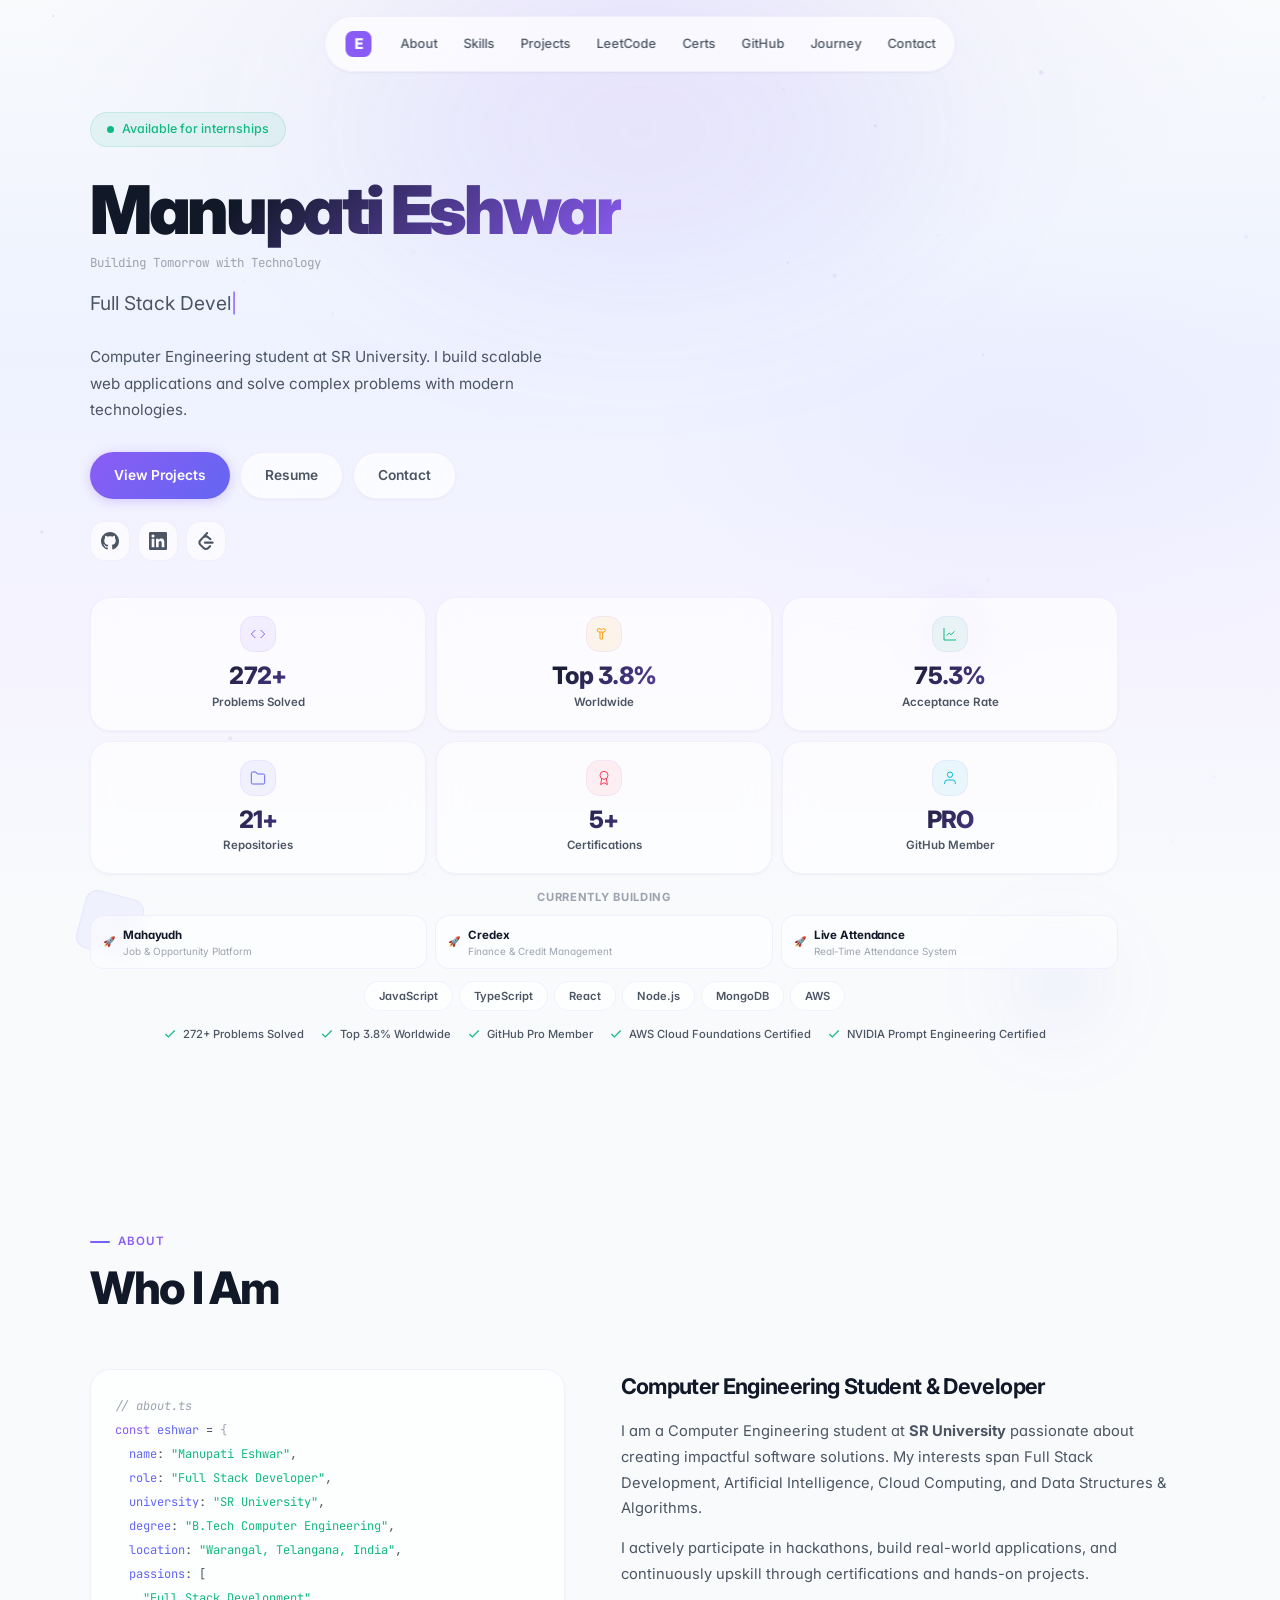
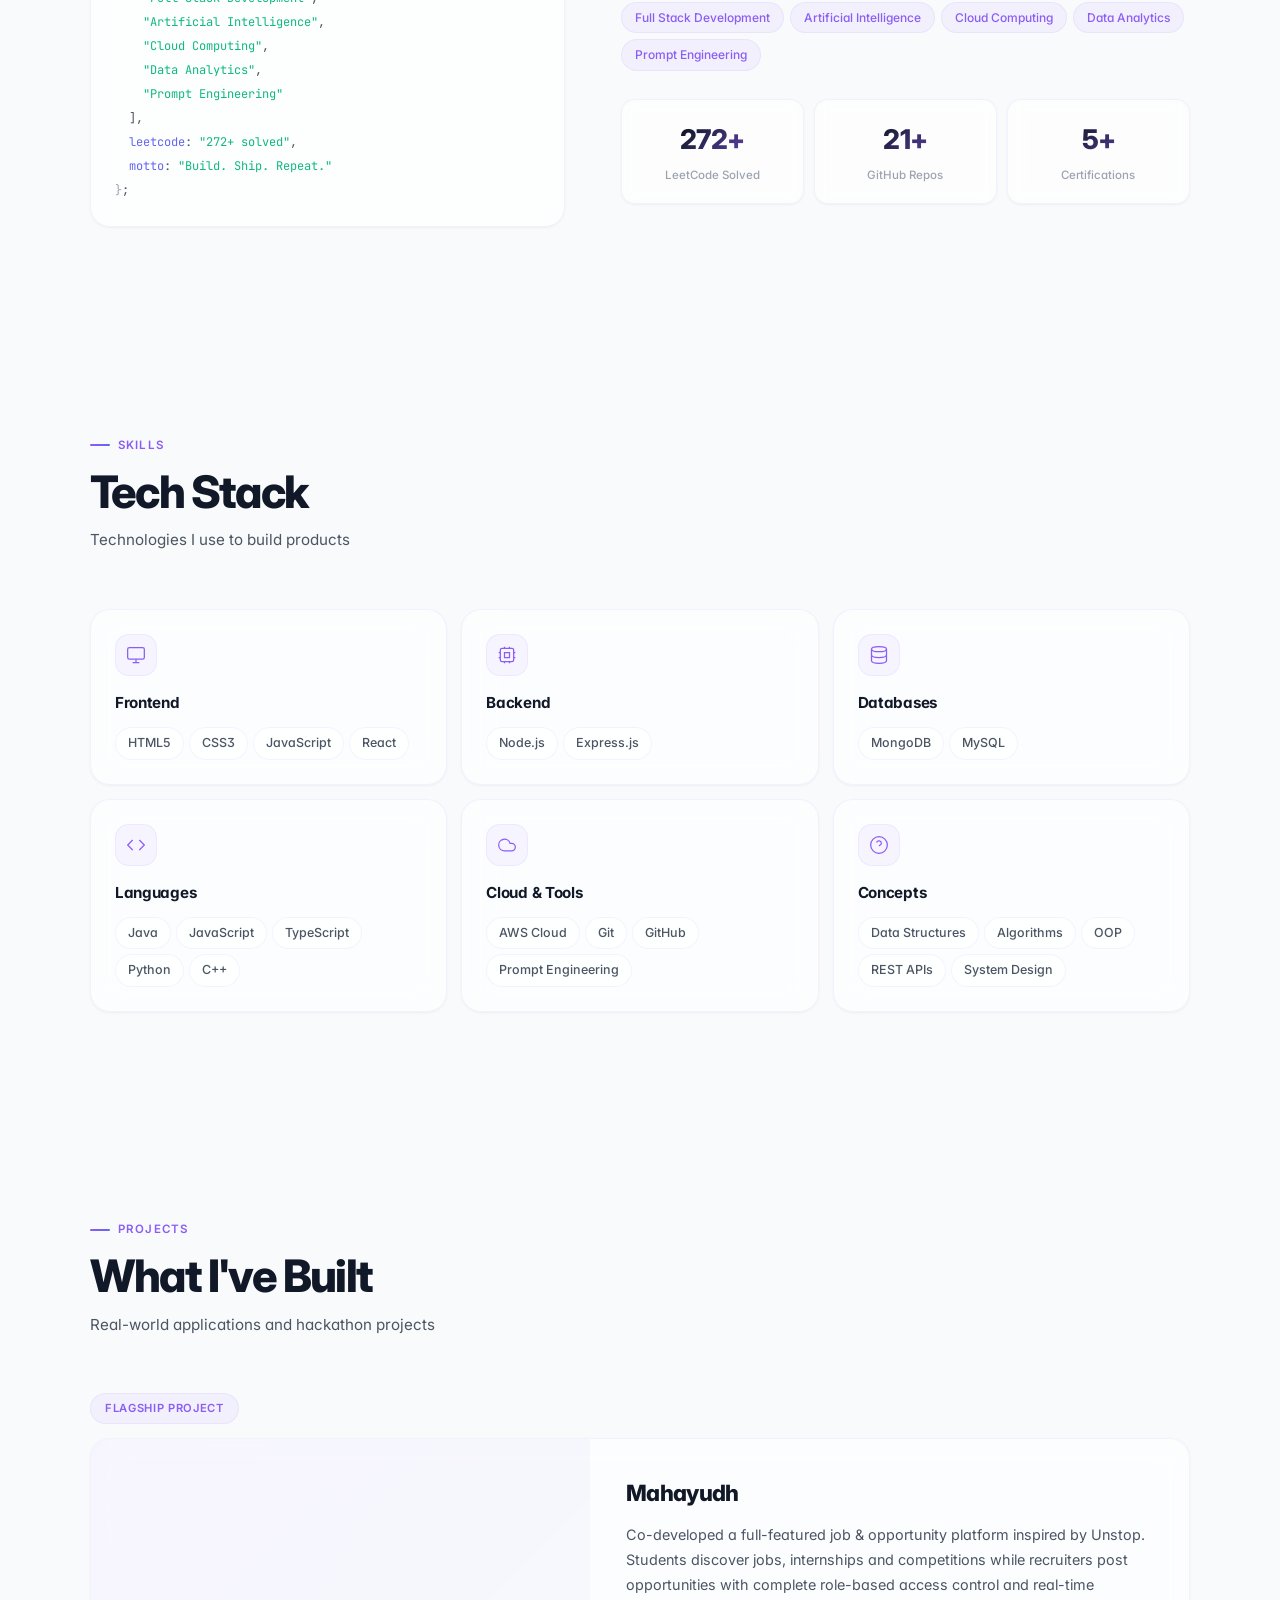
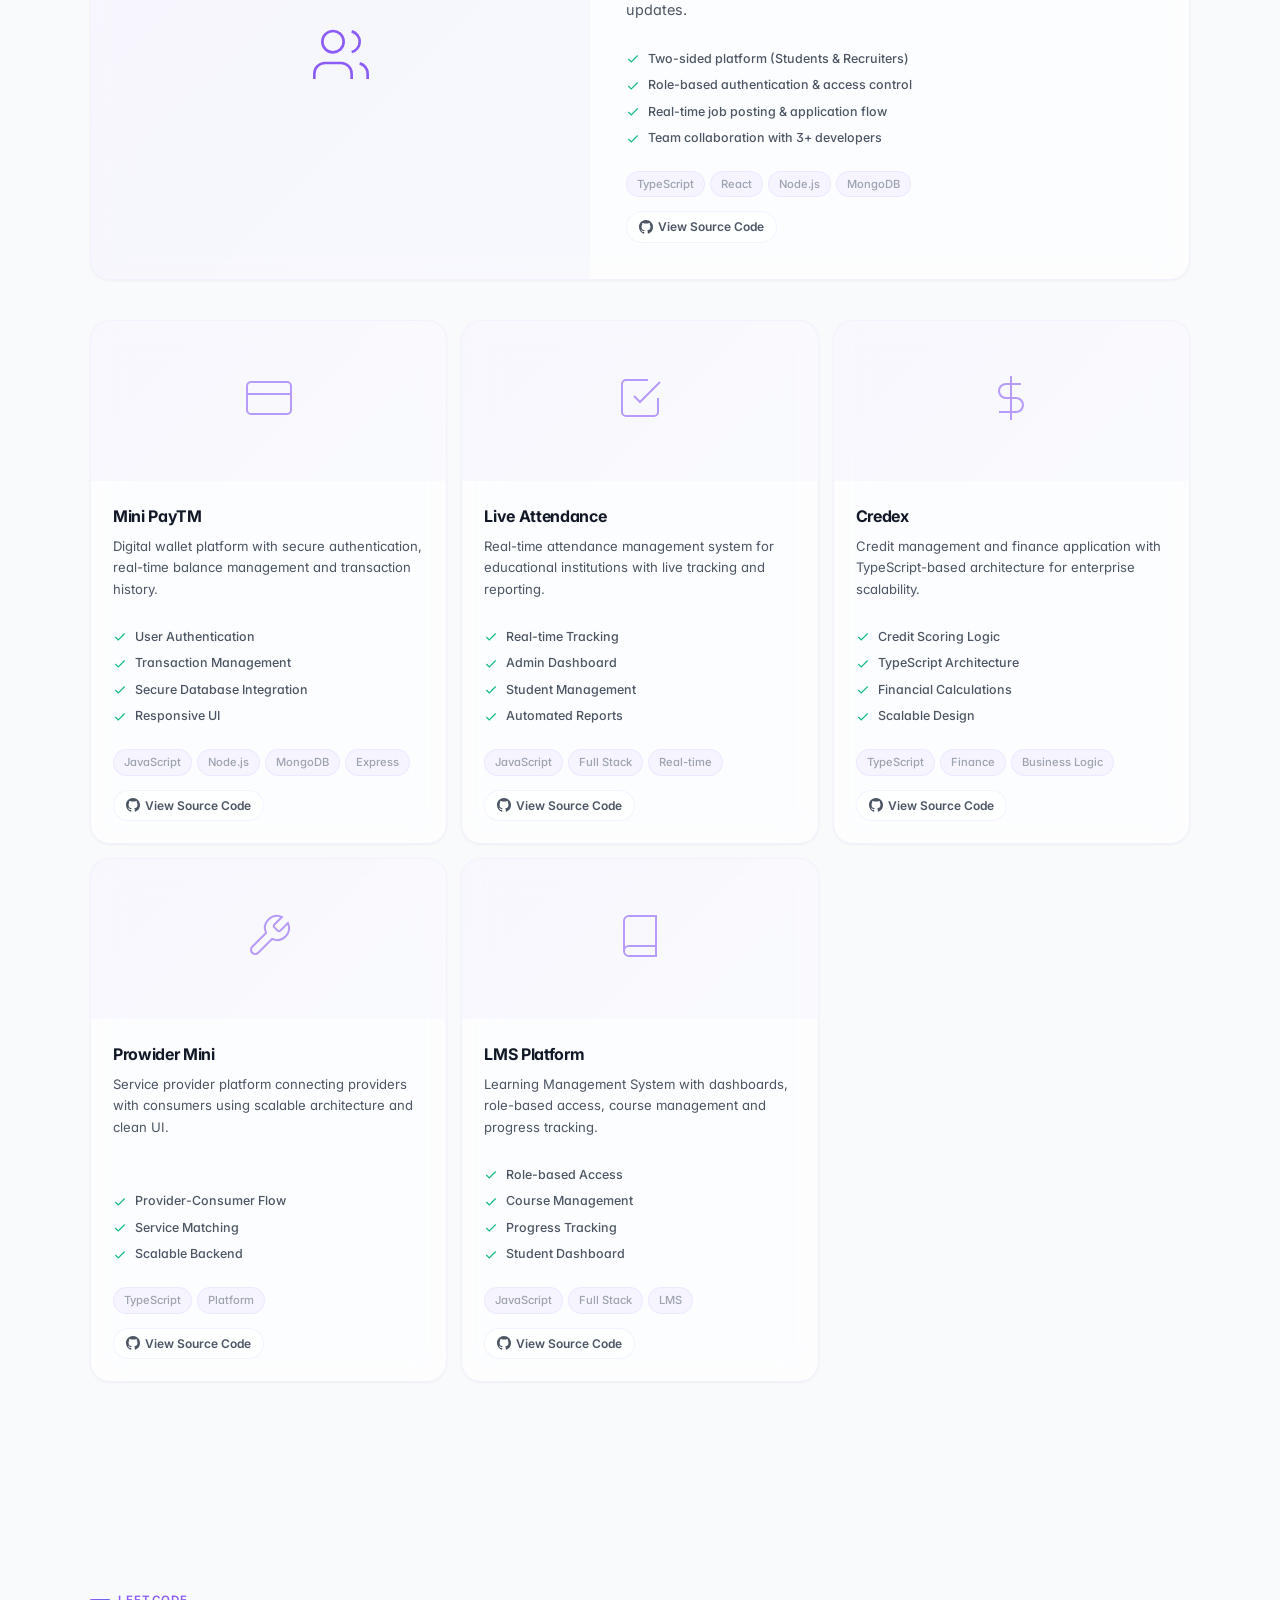
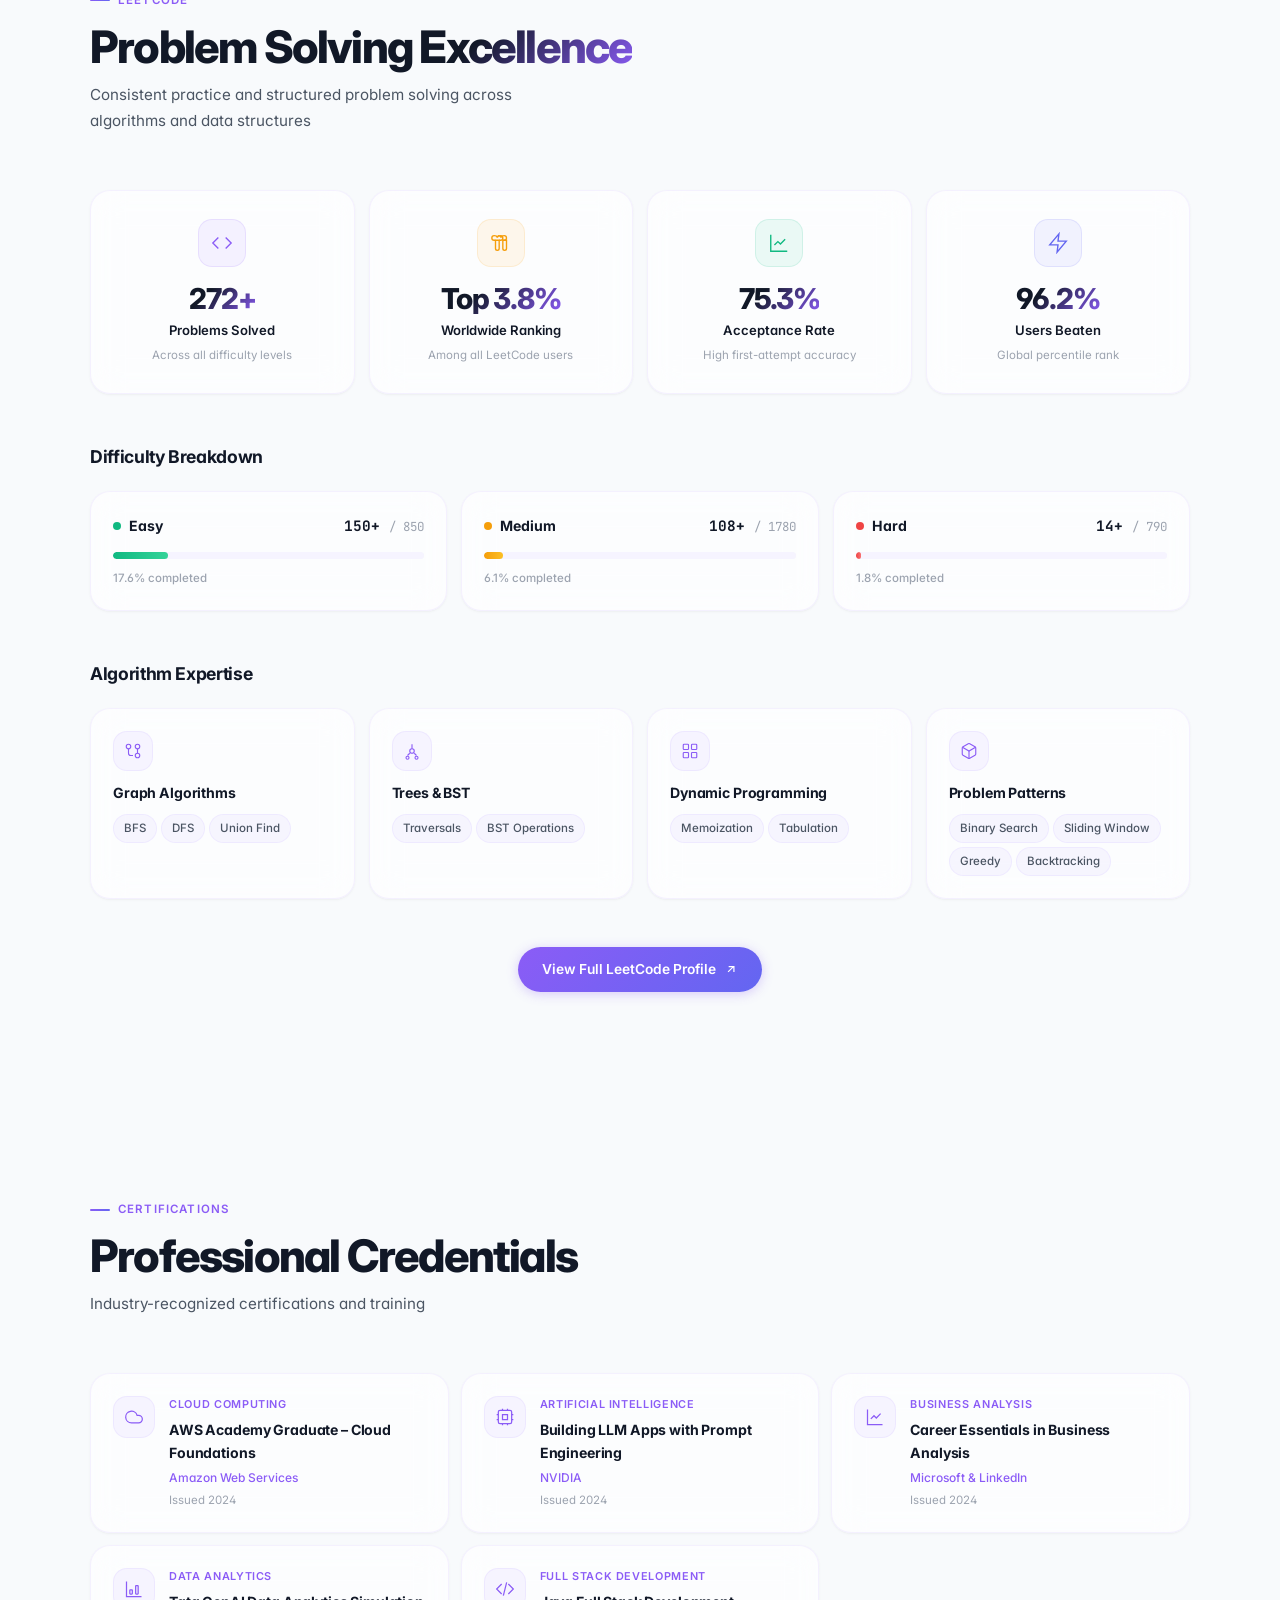
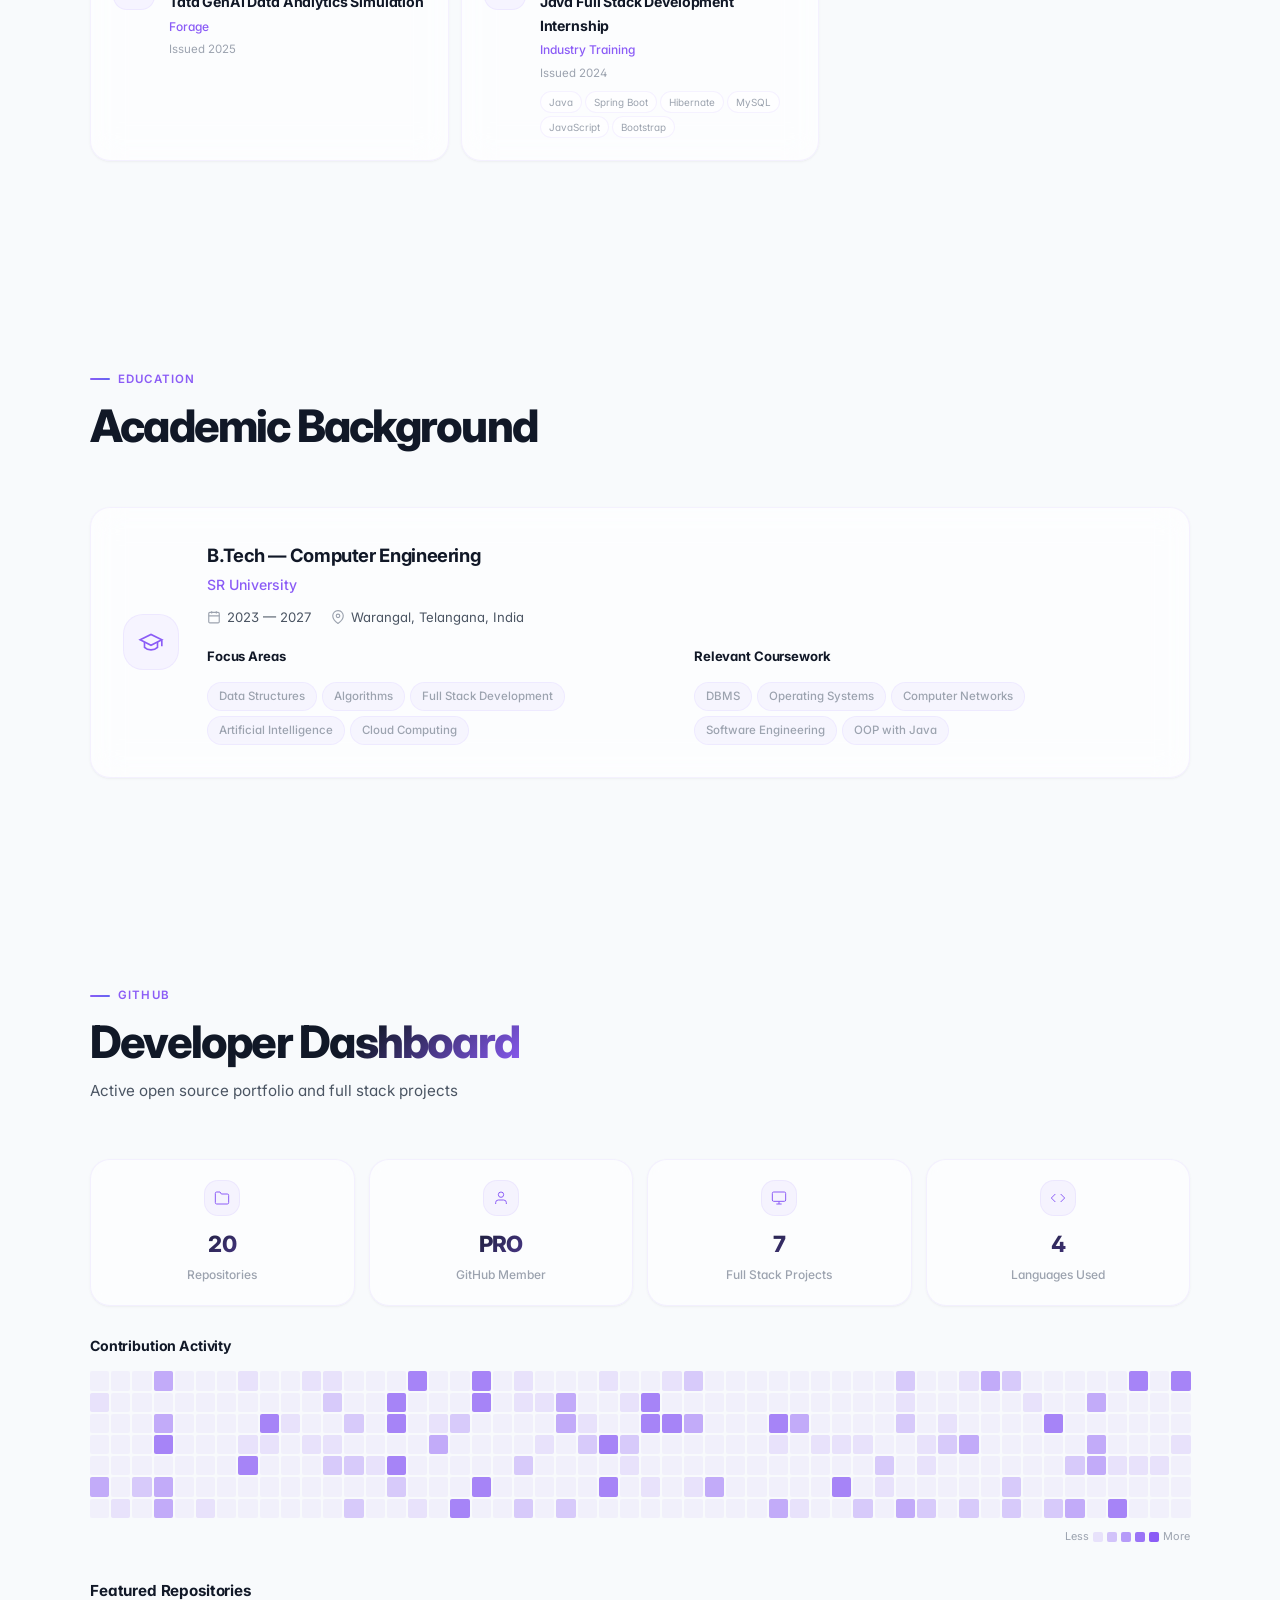
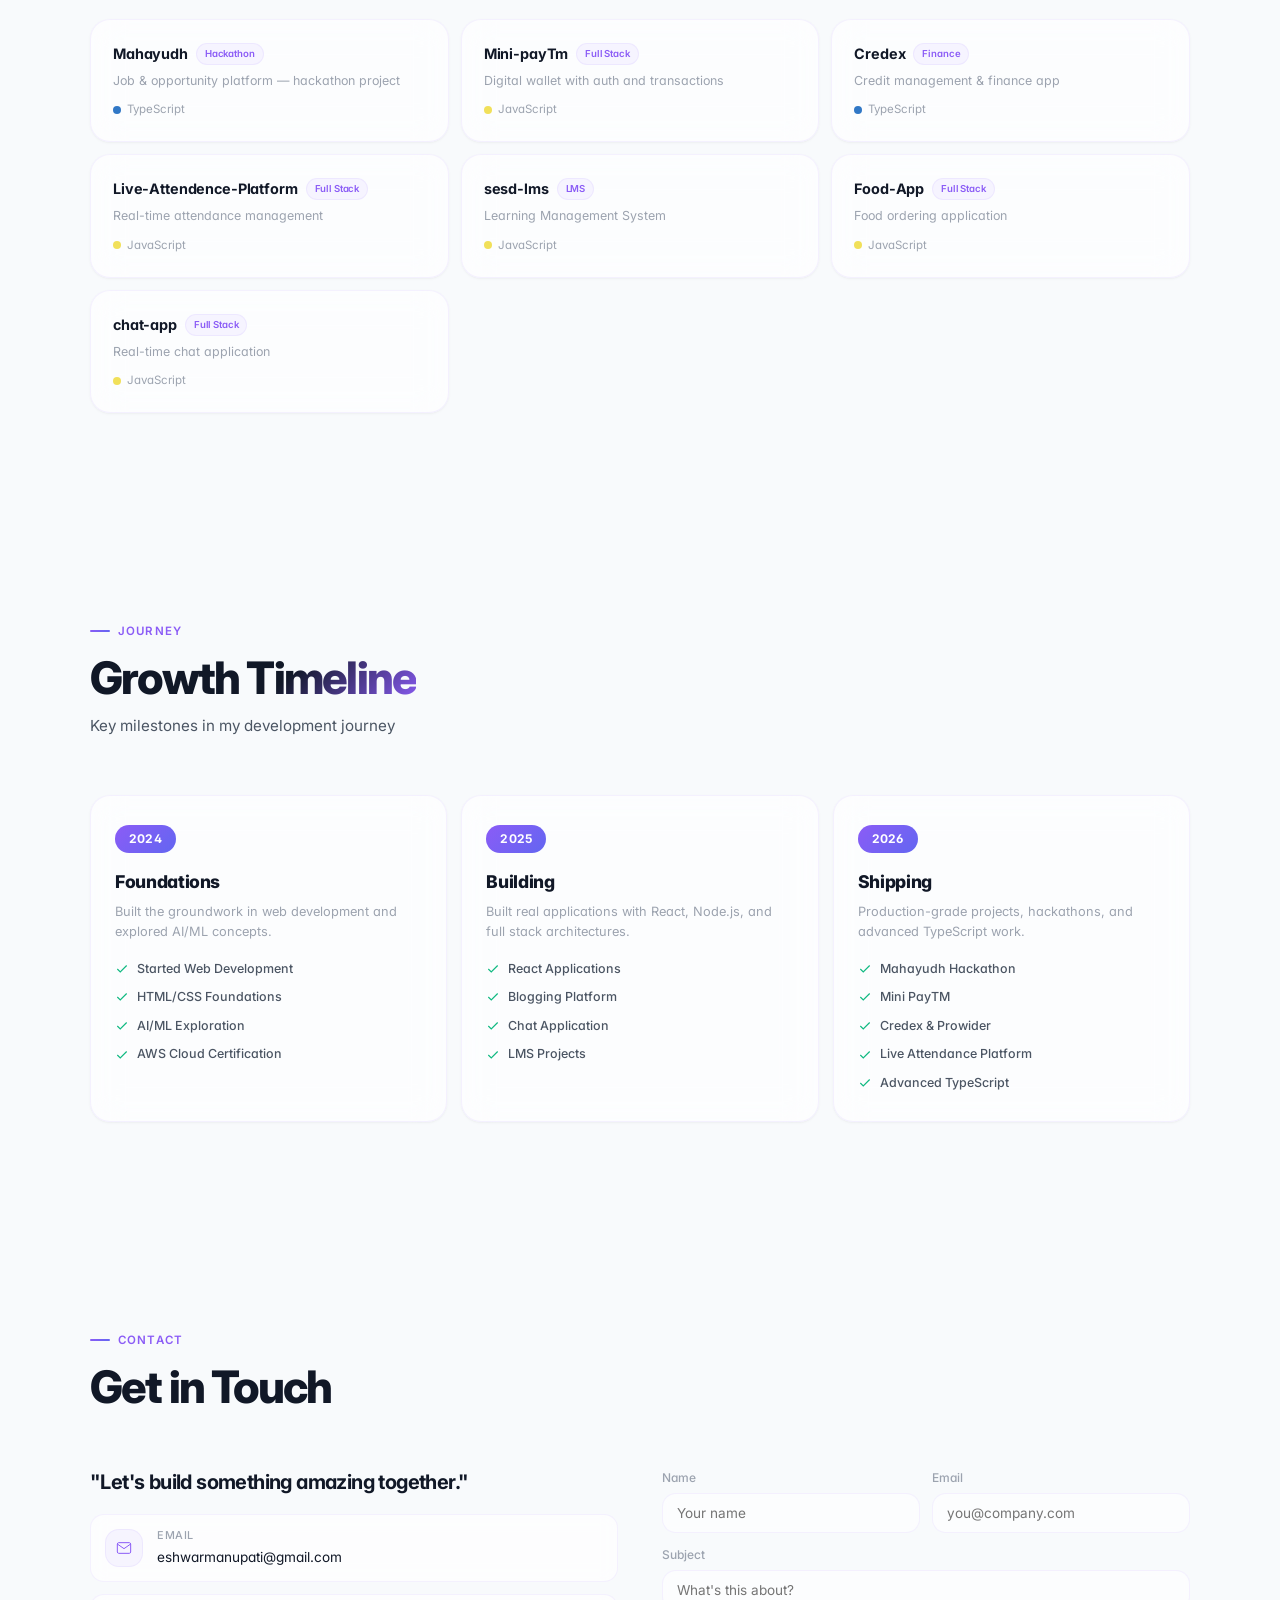
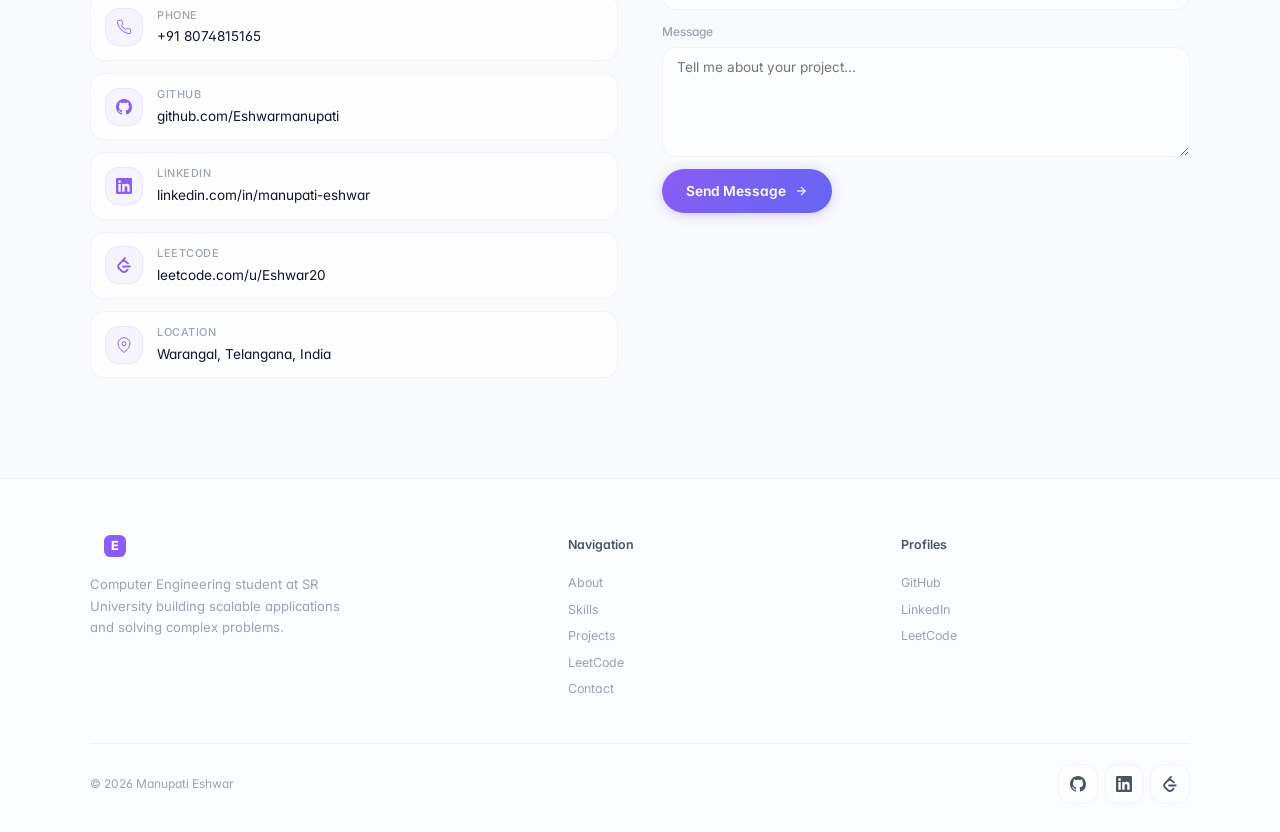
==== index.html @ 97236a24 "Initial commit: Premium portfolio" ====
<!DOCTYPE html>
<html lang="en">
<head>
  <meta charset="UTF-8" />
  <meta name="viewport" content="width=device-width, initial-scale=1.0" />
  <title>Manupati Eshwar — Full Stack Developer</title>
  <meta name="description" content="Manupati Eshwar is a Computer Engineering student at SR University specializing in Full Stack Development, AI, Cloud Computing, and DSA." />
  <meta name="keywords" content="Manupati Eshwar, Full Stack Developer, MERN Stack, React, Node.js, AI, Cloud Computing, SR University" />
  <meta name="author" content="Manupati Eshwar" />
  <meta name="theme-color" content="#ffffff" />
  <link rel="icon" href="data:image/svg+xml,<svg xmlns='http://www.w3.org/2000/svg' viewBox='0 0 100 100'><rect width='100' height='100' rx='20' fill='%23111'/><text x='50' y='72' text-anchor='middle' font-family='Inter' font-weight='800' font-size='60' fill='white'>E</text></svg>" />
  <link rel="stylesheet" href="style.css" />
</head>
<body>

  <div id="loader" aria-hidden="true">
    <div class="loader-spinner"></div>
    <span class="loader-text"></span>
  </div>

  <div class="cursor-dot" aria-hidden="true"></div>
  <div class="cursor-ring" aria-hidden="true"></div>
  <canvas id="particles-canvas" aria-hidden="true"></canvas>

  <nav class="navbar" id="navbar" aria-label="Main navigation">
    <a href="#" class="nav-logo" aria-label="Home">
      <svg width="26" height="26" viewBox="0 0 28 28" fill="none">
        <rect width="28" height="28" rx="8" fill="url(#logo-g)"/>
        <text x="14" y="19.5" text-anchor="middle" font-family="Inter, sans-serif" font-weight="800" font-size="16" fill="#fff">E</text>
        <defs><linearGradient id="logo-g" x1="0" y1="0" x2="28" y2="28"><stop stop-color="#8B5CF6"/><stop offset="1" stop-color="#6366F1"/></linearGradient></defs>
      </svg>
    </a>
    <button class="nav-toggle" id="nav-toggle" aria-label="Toggle navigation menu" aria-expanded="false">
      <span></span><span></span><span></span>
    </button>
    <div class="nav-links" id="nav-links" role="menubar">
      <a href="#about" role="menuitem">About</a>
      <a href="#skills" role="menuitem">Skills</a>
      <a href="#projects" role="menuitem">Projects</a>
      <a href="#leetcode" role="menuitem">LeetCode</a>
      <a href="#certifications" role="menuitem">Certs</a>
      <a href="#github" role="menuitem">GitHub</a>
      <a href="#journey" role="menuitem">Journey</a>
      <a href="#contact" role="menuitem">Contact</a>
    </div>
  </nav>

  <!-- HERO -->
  <section class="hero" id="hero">
    <div class="hero-inner">
      <div class="hero-content">
        <div class="hero-badge reveal">
          <span class="dot"></span>
          Available for internships
        </div>
        <h1 class="hero-name reveal">
          <span class="gradient">Manupati Eshwar</span>
        </h1>
        <p class="hero-tagline reveal">Building Tomorrow with Technology</p>
        <p class="hero-title reveal">
          <span id="typed-text"></span><span class="typed-cursor">|</span>
        </p>
        <p class="hero-desc reveal">
          Computer Engineering student at SR University. I build scalable web applications 
          and solve complex problems with modern technologies.
        </p>
        <div class="hero-cta reveal">
          <a href="#projects" class="btn btn-primary">View Projects</a>
          <a href="https://drive.google.com/file/d/1tPx4ozkyeKu4W2-kRQ9kXljloqCj1vB-/view?usp=sharing" class="btn btn-outline" target="_blank" rel="noopener noreferrer">Resume</a>
          <a href="#contact" class="btn btn-outline">Contact</a>
        </div>
        <div class="hero-social reveal">
          <a href="https://github.com/Eshwarmanupati" class="btn-icon" aria-label="GitHub" target="_blank" rel="noopener noreferrer">
            <svg width="18" height="18" viewBox="0 0 24 24" fill="currentColor"><path d="M12 0C5.37 0 0 5.37 0 12c0 5.31 3.435 9.795 8.205 11.385.6.105.825-.255.825-.57 0-.285-.015-1.23-.015-2.235-3.015.555-3.795-.735-4.035-1.41-.135-.345-.72-1.41-1.23-1.695-.42-.225-1.02-.78-.015-.795.945-.015 1.62.87 1.845 1.23 1.08 1.815 2.805 1.305 3.495.99.105-.78.42-1.305.765-1.605-2.67-.3-5.46-1.335-5.46-5.925 0-1.305.465-2.385 1.23-3.225-.12-.3-.54-1.53.12-3.18 0 0 1.005-.315 3.3 1.23.96-.27 1.98-.405 3-.405s2.04.135 3 .405c2.295-1.56 3.3-1.23 3.3-1.23.66 1.65.24 2.88.12 3.18.765.84 1.23 1.905 1.23 3.225 0 4.605-2.805 5.625-5.475 5.925.435.375.81 1.095.81 2.22 0 1.605-.015 2.895-.015 3.3 0 .315.225.69.825.57A12.02 12.02 0 0024 12c0-6.63-5.37-12-12-12z"/></svg>
          </a>
          <a href="https://www.linkedin.com/in/manupati-eshwar-384b6b22a/" class="btn-icon" aria-label="LinkedIn" target="_blank" rel="noopener noreferrer">
            <svg width="18" height="18" viewBox="0 0 24 24" fill="currentColor"><path d="M20.447 20.452h-3.554v-5.569c0-1.328-.027-3.037-1.852-3.037-1.853 0-2.136 1.445-2.136 2.939v5.667H9.351V9h3.414v1.561h.046c.477-.9 1.637-1.85 3.37-1.85 3.601 0 4.267 2.37 4.267 5.455v6.286zM5.337 7.433a2.062 2.062 0 01-2.063-2.065 2.064 2.064 0 112.063 2.065zm1.782 13.019H3.555V9h3.564v11.452zM22.225 0H1.771C.792 0 0 .774 0 1.729v20.542C0 23.227.792 24 1.771 24h20.451C23.2 24 24 23.227 24 22.271V1.729C24 .774 23.2 0 22.222 0h.003z"/></svg>
          </a>
          <a href="https://leetcode.com/u/Eshwar20/" class="btn-icon" aria-label="LeetCode" target="_blank" rel="noopener noreferrer">
            <svg width="18" height="18" viewBox="0 0 24 24" fill="currentColor"><path d="M13.483 0a1.374 1.374 0 0 0-.961.438L7.116 6.226l-3.854 4.126a5.266 5.266 0 0 0-1.209 2.104 5.35 5.35 0 0 0-.125.513 5.527 5.527 0 0 0 .062 2.362 5.83 5.83 0 0 0 .349 1.017 5.938 5.938 0 0 0 1.271 1.818l4.277 4.193.039.038c2.248 2.165 5.852 2.133 8.063-.074l2.396-2.392c.54-.54.54-1.414.003-1.955a1.378 1.378 0 0 0-1.951-.003l-2.396 2.392a3.021 3.021 0 0 1-4.205.038l-.02-.019-4.276-4.193c-.652-.64-.972-1.469-.948-2.263a2.68 2.68 0 0 1 .066-.523 2.545 2.545 0 0 1 .619-1.164L9.13 8.114c1.058-1.134 3.204-1.27 4.43-.278l3.501 2.831c.593.48 1.461.387 1.94-.207a1.384 1.384 0 0 0-.207-1.943l-3.5-2.831c-.8-.647-1.766-1.045-2.774-1.202l2.015-2.158A1.384 1.384 0 0 0 13.483 0zm-2.866 12.815a1.38 1.38 0 0 0-1.38 1.382 1.38 1.38 0 0 0 1.38 1.382H20.79a1.38 1.38 0 0 0 1.38-1.382 1.38 1.38 0 0 0-1.38-1.382z"/></svg>
          </a>
      </div>

      <div class="hero-dashboard reveal-scale">
        <div class="hero-shapes" aria-hidden="true">
          <span class="hero-shape shape-circle"></span>
          <span class="hero-shape shape-square"></span>
          <span class="hero-shape shape-blob"></span>
        </div>
        <div class="hero-dash-grid">
          <div class="glass-card hero-dash-card">
            <div class="hero-dash-icon hd-purple"><svg viewBox="0 0 24 24" fill="none" stroke="currentColor" stroke-width="1.5"><polyline points="16 18 22 12 16 6"/><polyline points="8 6 2 12 8 18"/></svg></div>
            <div class="hero-dash-value" data-count="272">0</div>
            <div class="hero-dash-label">Problems Solved</div>
          </div>
          <div class="glass-card hero-dash-card">
            <div class="hero-dash-icon hd-amber"><svg viewBox="0 0 24 24" fill="none" stroke="currentColor" stroke-width="1.5"><path d="M6 9H4.5a2.5 2.5 0 0 1 0-5C7.5 4 8 6 8 6s.5-2 3.5-2a2.5 2.5 0 0 1 0 5H10"/><path d="M6 9h4v9a2 2 0 0 1-2 2H8a2 2 0 0 1-2-2V9Z"/></svg></div>
            <div class="hero-dash-value">Top 3.8%</div>
            <div class="hero-dash-label">Worldwide</div>
          </div>
          <div class="glass-card hero-dash-card">
            <div class="hero-dash-icon hd-green"><svg viewBox="0 0 24 24" fill="none" stroke="currentColor" stroke-width="1.5"><path d="M3 3v18h18"/><path d="M18.7 8l-5.1 5.2-2.8-2.7L7 14.3"/></svg></div>
            <div class="hero-dash-value">75.3%</div>
            <div class="hero-dash-label">Acceptance Rate</div>
          </div>
          <div class="glass-card hero-dash-card">
            <div class="hero-dash-icon hd-indigo"><svg viewBox="0 0 24 24" fill="none" stroke="currentColor" stroke-width="1.5"><path d="M22 19a2 2 0 0 1-2 2H4a2 2 0 0 1-2-2V5a2 2 0 0 1 2-2h5l2 3h9a2 2 0 0 1 2 2z"/></svg></div>
            <div class="hero-dash-value" data-count="21">0</div>
            <div class="hero-dash-label">Repositories</div>
          </div>
          <div class="glass-card hero-dash-card">
            <div class="hero-dash-icon hd-rose"><svg viewBox="0 0 24 24" fill="none" stroke="currentColor" stroke-width="1.5"><circle cx="12" cy="8" r="6"/><path d="M15.477 12.89L17 22l-5-3-5 3 1.523-9.11"/></svg></div>
            <div class="hero-dash-value" data-count="5">0</div>
            <div class="hero-dash-label">Certifications</div>
          </div>
          <div class="glass-card hero-dash-card">
            <div class="hero-dash-icon hd-cyan"><svg viewBox="0 0 24 24" fill="none" stroke="currentColor" stroke-width="1.5"><path d="M20 21v-2a4 4 0 0 0-4-4H8a4 4 0 0 0-4 4v2"/><circle cx="12" cy="7" r="4"/></svg></div>
            <div class="hero-dash-value">PRO</div>
            <div class="hero-dash-label">GitHub Member</div>
          </div>
        </div>

        <div class="hero-building">
          <div class="hero-building-title">Currently Building</div>
          <div class="hero-building-grid">
            <div class="hero-building-card">
              <span class="hero-building-emoji">&#x1F680;</span>
              <div><strong>Mahayudh</strong><span>Job &amp; Opportunity Platform</span></div>
            </div>
            <div class="hero-building-card">
              <span class="hero-building-emoji">&#x1F680;</span>
              <div><strong>Credex</strong><span>Finance &amp; Credit Management</span></div>
            </div>
            <div class="hero-building-card">
              <span class="hero-building-emoji">&#x1F680;</span>
              <div><strong>Live Attendance</strong><span>Real-Time Attendance System</span></div>
            </div>
          </div>
        </div>

        <div class="hero-tech-row">
          <span class="hero-tech-badge">JavaScript</span>
          <span class="hero-tech-badge">TypeScript</span>
          <span class="hero-tech-badge">React</span>
          <span class="hero-tech-badge">Node.js</span>
          <span class="hero-tech-badge">MongoDB</span>
          <span class="hero-tech-badge">AWS</span>
        </div>

        <div class="hero-highlights">
          <div class="hero-hl-item"><svg viewBox="0 0 24 24" fill="none" stroke="currentColor" stroke-width="2" width="14" height="14"><polyline points="20 6 9 17 4 12"/></svg>272+ Problems Solved</div>
          <div class="hero-hl-item"><svg viewBox="0 0 24 24" fill="none" stroke="currentColor" stroke-width="2" width="14" height="14"><polyline points="20 6 9 17 4 12"/></svg>Top 3.8% Worldwide</div>
          <div class="hero-hl-item"><svg viewBox="0 0 24 24" fill="none" stroke="currentColor" stroke-width="2" width="14" height="14"><polyline points="20 6 9 17 4 12"/></svg>GitHub Pro Member</div>
          <div class="hero-hl-item"><svg viewBox="0 0 24 24" fill="none" stroke="currentColor" stroke-width="2" width="14" height="14"><polyline points="20 6 9 17 4 12"/></svg>AWS Cloud Foundations Certified</div>
          <div class="hero-hl-item"><svg viewBox="0 0 24 24" fill="none" stroke="currentColor" stroke-width="2" width="14" height="14"><polyline points="20 6 9 17 4 12"/></svg>NVIDIA Prompt Engineering Certified</div>
        </div>
      </div>
    </div>
  </section>

  <!-- ABOUT -->
  <section class="section" id="about">
    <div class="section-inner">
      <div class="section-header">
        <span class="section-label reveal">About</span>
        <h2 class="section-title reveal">Who I Am</h2>
      </div>
      <div class="about-grid">
        <div class="about-image-area reveal-left">
          <div class="about-code-block">
            <span class="comment">// about.ts</span><br/>
            <span class="keyword">const</span> <span class="prop">eshwar</span> = <span class="bracket">{</span><br/>
            &nbsp;&nbsp;<span class="prop">name</span>: <span class="string">"Manupati Eshwar"</span>,<br/>
            &nbsp;&nbsp;<span class="prop">role</span>: <span class="string">"Full Stack Developer"</span>,<br/>
            &nbsp;&nbsp;<span class="prop">university</span>: <span class="string">"SR University"</span>,<br/>
            &nbsp;&nbsp;<span class="prop">degree</span>: <span class="string">"B.Tech Computer Engineering"</span>,<br/>
            &nbsp;&nbsp;<span class="prop">location</span>: <span class="string">"Warangal, Telangana, India"</span>,<br/>
            &nbsp;&nbsp;<span class="prop">passions</span>: [<br/>
            &nbsp;&nbsp;&nbsp;&nbsp;<span class="string">"Full Stack Development"</span>,<br/>
            &nbsp;&nbsp;&nbsp;&nbsp;<span class="string">"Artificial Intelligence"</span>,<br/>
            &nbsp;&nbsp;&nbsp;&nbsp;<span class="string">"Cloud Computing"</span>,<br/>
            &nbsp;&nbsp;&nbsp;&nbsp;<span class="string">"Data Analytics"</span>,<br/>
            &nbsp;&nbsp;&nbsp;&nbsp;<span class="string">"Prompt Engineering"</span><br/>
            &nbsp;&nbsp;],<br/>
            &nbsp;&nbsp;<span class="prop">leetcode</span>: <span class="string">"272+ solved"</span>,<br/>
            &nbsp;&nbsp;<span class="prop">motto</span>: <span class="string">"Build. Ship. Repeat."</span><br/>
            <span class="bracket">}</span>;
          </div>
        </div>
        <div class="about-content reveal-right">
          <h3>Computer Engineering Student &amp; Developer</h3>
          <p>
            I am a Computer Engineering student at <strong>SR University</strong> passionate about 
            creating impactful software solutions. My interests span Full Stack Development, 
            Artificial Intelligence, Cloud Computing, and Data Structures &amp; Algorithms.
          </p>
          <p>
            I actively participate in hackathons, build real-world applications, and continuously 
            upskill through certifications and hands-on projects.
          </p>
          <div class="about-interests">
            <span class="about-interest-tag">Full Stack Development</span>
            <span class="about-interest-tag">Artificial Intelligence</span>
            <span class="about-interest-tag">Cloud Computing</span>
            <span class="about-interest-tag">Data Analytics</span>
            <span class="about-interest-tag">Prompt Engineering</span>
          </div>
          <div class="about-stats">
            <div class="stat-card">
              <div class="stat-number" data-count="272">0</div>
              <div class="stat-label">LeetCode Solved</div>
            </div>
            <div class="stat-card">
              <div class="stat-number" data-count="21">0</div>
              <div class="stat-label">GitHub Repos</div>
            </div>
            <div class="stat-card">
              <div class="stat-number" data-count="5">0</div>
              <div class="stat-label">Certifications</div>
            </div>
          </div>
        </div>
      </div>
    </div>
  </section>

  <!-- SKILLS -->
  <section class="section" id="skills">
    <div class="section-inner">
      <div class="section-header">
        <span class="section-label reveal">Skills</span>
        <h2 class="section-title reveal">Tech Stack</h2>
        <p class="section-subtitle reveal">Technologies I use to build products</p>
      </div>
      <div class="skills-grid">
        <div class="glass-card skill-category reveal" style="transition-delay:0.05s">
          <div class="skill-category-icon">
            <svg viewBox="0 0 24 24" fill="none" stroke="currentColor" stroke-width="1.5"><rect x="2" y="3" width="20" height="14" rx="2"/><line x1="8" y1="21" x2="16" y2="21"/><line x1="12" y1="17" x2="12" y2="21"/></svg>
          </div>
          <h3>Frontend</h3>
          <div class="skill-tags">
            <span class="skill-tag">HTML5</span><span class="skill-tag">CSS3</span>
            <span class="skill-tag">JavaScript</span><span class="skill-tag">React</span>
          </div>
        </div>
        <div class="glass-card skill-category reveal" style="transition-delay:0.1s">
          <div class="skill-category-icon">
            <svg viewBox="0 0 24 24" fill="none" stroke="currentColor" stroke-width="1.5"><rect x="4" y="4" width="16" height="16" rx="2"/><path d="M9 9h6v6H9z"/><path d="M15 2v2M9 2v2M15 20v2M9 20v2M2 15h2M2 9h2M20 15h2M20 9h2"/></svg>
          </div>
          <h3>Backend</h3>
          <div class="skill-tags">
            <span class="skill-tag">Node.js</span><span class="skill-tag">Express.js</span>
          </div>
        </div>
        <div class="glass-card skill-category reveal" style="transition-delay:0.15s">
          <div class="skill-category-icon">
            <svg viewBox="0 0 24 24" fill="none" stroke="currentColor" stroke-width="1.5"><ellipse cx="12" cy="5" rx="9" ry="3"/><path d="M21 12c0 1.66-4 3-9 3s-9-1.34-9-3"/><path d="M3 5v14c0 1.66 4 3 9 3s9-1.34 9-3V5"/></svg>
          </div>
          <h3>Databases</h3>
          <div class="skill-tags">
            <span class="skill-tag">MongoDB</span><span class="skill-tag">MySQL</span>
          </div>
        </div>
        <div class="glass-card skill-category reveal" style="transition-delay:0.2s">
          <div class="skill-category-icon">
            <svg viewBox="0 0 24 24" fill="none" stroke="currentColor" stroke-width="1.5"><polyline points="16 18 22 12 16 6"/><polyline points="8 6 2 12 8 18"/></svg>
          </div>
          <h3>Languages</h3>
          <div class="skill-tags">
            <span class="skill-tag">Java</span><span class="skill-tag">JavaScript</span>
            <span class="skill-tag">TypeScript</span><span class="skill-tag">Python</span>
            <span class="skill-tag">C++</span>
          </div>
        </div>
        <div class="glass-card skill-category reveal" style="transition-delay:0.25s">
          <div class="skill-category-icon">
            <svg viewBox="0 0 24 24" fill="none" stroke="currentColor" stroke-width="1.5"><path d="M17.5 19H9a7 7 0 1 1 6.71-9h1.79a4.5 4.5 0 1 1 0 9Z"/></svg>
          </div>
          <h3>Cloud &amp; Tools</h3>
          <div class="skill-tags">
            <span class="skill-tag">AWS Cloud</span><span class="skill-tag">Git</span>
            <span class="skill-tag">GitHub</span><span class="skill-tag">Prompt Engineering</span>
          </div>
        </div>
        <div class="glass-card skill-category reveal" style="transition-delay:0.3s">
          <div class="skill-category-icon">
            <svg viewBox="0 0 24 24" fill="none" stroke="currentColor" stroke-width="1.5"><circle cx="12" cy="12" r="10"/><path d="M9.09 9a3 3 0 0 1 5.83 1c0 2-3 3-3 3"/><line x1="12" y1="17" x2="12.01" y2="17"/></svg>
          </div>
          <h3>Concepts</h3>
          <div class="skill-tags">
            <span class="skill-tag">Data Structures</span><span class="skill-tag">Algorithms</span>
            <span class="skill-tag">OOP</span><span class="skill-tag">REST APIs</span>
            <span class="skill-tag">System Design</span>
          </div>
        </div>
      </div>
    </div>
  </section>

  <!-- PROJECTS -->
  <section class="section" id="projects">
    <div class="section-inner">
      <div class="section-header">
        <span class="section-label reveal">Projects</span>
        <h2 class="section-title reveal">What I've Built</h2>
        <p class="section-subtitle reveal">Real-world applications and hackathon projects</p>
      </div>

      <div class="featured-project reveal">
        <div class="featured-badge">Flagship Project</div>
        <div class="glass-card featured-card">
          <div class="featured-card-visual">
            <span class="featured-icon">
              <svg viewBox="0 0 24 24" fill="none" stroke="currentColor" stroke-width="1"><path d="M16 21v-2a4 4 0 0 0-4-4H6a4 4 0 0 0-4 4v2"/><circle cx="9" cy="7" r="4"/><path d="M22 21v-2a4 4 0 0 0-3-3.87"/><path d="M16 3.13a4 4 0 0 1 0 7.75"/></svg>
            </span>
          </div>
          <div class="featured-card-body">
            <h3>Mahayudh</h3>
            <p>
              Co-developed a full-featured job &amp; opportunity platform inspired by Unstop.
              Students discover jobs, internships and competitions while recruiters post
              opportunities with complete role-based access control and real-time updates.
            </p>
            <div class="project-highlights">
              <div class="project-highlight-item"><svg viewBox="0 0 24 24" fill="none" stroke="currentColor" stroke-width="2" width="14" height="14"><polyline points="20 6 9 17 4 12"/></svg>Two-sided platform (Students &amp; Recruiters)</div>
              <div class="project-highlight-item"><svg viewBox="0 0 24 24" fill="none" stroke="currentColor" stroke-width="2" width="14" height="14"><polyline points="20 6 9 17 4 12"/></svg>Role-based authentication &amp; access control</div>
              <div class="project-highlight-item"><svg viewBox="0 0 24 24" fill="none" stroke="currentColor" stroke-width="2" width="14" height="14"><polyline points="20 6 9 17 4 12"/></svg>Real-time job posting &amp; application flow</div>
              <div class="project-highlight-item"><svg viewBox="0 0 24 24" fill="none" stroke="currentColor" stroke-width="2" width="14" height="14"><polyline points="20 6 9 17 4 12"/></svg>Team collaboration with 3+ developers</div>
            </div>
            <div class="project-tech-inline"><span>TypeScript</span><span>React</span><span>Node.js</span><span>MongoDB</span></div>
            <div class="project-card-actions">
              <a href="https://github.com/Eshwarmanupati/Mahayudh" class="project-link github" target="_blank" rel="noopener noreferrer">
                <svg width="14" height="14" viewBox="0 0 24 24" fill="currentColor"><path d="M12 0C5.37 0 0 5.37 0 12c0 5.31 3.435 9.795 8.205 11.385.6.105.825-.255.825-.57 0-.285-.015-1.23-.015-2.235-3.015.555-3.795-.735-4.035-1.41-.135-.345-.72-1.41-1.23-1.695-.42-.225-1.02-.78-.015-.795.945-.015 1.62.87 1.845 1.23 1.08 1.815 2.805 1.305 3.495.99.105-.78.42-1.305.765-1.605-2.67-.3-5.46-1.335-5.46-5.925 0-1.305.465-2.385 1.23-3.225-.12-.3-.54-1.53.12-3.18 0 0 1.005-.315 3.3 1.23.96-.27 1.98-.405 3-.405s2.04.135 3 .405c2.295-1.56 3.3-1.23 3.3-1.23.66 1.65.24 2.88.12 3.18.765.84 1.23 1.905 1.23 3.225 0 4.605-2.805 5.625-5.475 5.925.435.375.81 1.095.81 2.22 0 1.605-.015 2.895-.015 3.3 0 .315.225.69.825.57A12.02 12.02 0 0024 12c0-6.63-5.37-12-12-12z"/></svg>
                View Source Code
              </a>
            </div>
          </div>
        </div>
      </div>

      <div class="projects-grid" id="projects-grid"></div>
    </div>
  </section>

  <!-- LEETCODE -->
  <section class="section" id="leetcode">
    <div class="section-inner">
      <div class="section-header">
        <span class="section-label reveal">LeetCode</span>
        <h2 class="section-title reveal">Problem Solving <span class="gradient">Excellence</span></h2>
        <p class="section-subtitle reveal">Consistent practice and structured problem solving across algorithms and data structures</p>
      </div>

      <div class="lc-hero-stats">
        <div class="glass-card lc-hero-card reveal" style="transition-delay:0s">
          <div class="lc-hero-card-icon lc-icon-purple">
            <svg viewBox="0 0 24 24" fill="none" stroke="currentColor" stroke-width="1.5"><polyline points="16 18 22 12 16 6"/><polyline points="8 6 2 12 8 18"/></svg>
          </div>
          <div class="lc-hero-card-value" data-count="272">0</div>
          <div class="lc-hero-card-label">Problems Solved</div>
          <div class="lc-hero-card-sub">Across all difficulty levels</div>
        </div>
        <div class="glass-card lc-hero-card reveal" style="transition-delay:0.08s">
          <div class="lc-hero-card-icon lc-icon-amber">
            <svg viewBox="0 0 24 24" fill="none" stroke="currentColor" stroke-width="1.5"><path d="M6 9H4.5a2.5 2.5 0 0 1 0-5C7.5 4 8 6 8 6s.5-2 3.5-2a2.5 2.5 0 0 1 0 5H10"/><path d="M6 9h4v9a2 2 0 0 1-2 2H8a2 2 0 0 1-2-2V9Z"/><path d="M14 9h4v9a2 2 0 0 1-2 2h-0a2 2 0 0 1-2-2V9Z"/><path d="M14 9h1.5a2.5 2.5 0 0 0 0-5C12.5 4 12 6 12 6s-.5-2-3.5-2"/></svg>
          </div>
          <div class="lc-hero-card-value">Top 3.8%</div>
          <div class="lc-hero-card-label">Worldwide Ranking</div>
          <div class="lc-hero-card-sub">Among all LeetCode users</div>
        </div>
        <div class="glass-card lc-hero-card reveal" style="transition-delay:0.16s">
          <div class="lc-hero-card-icon lc-icon-green">
            <svg viewBox="0 0 24 24" fill="none" stroke="currentColor" stroke-width="1.5"><path d="M3 3v18h18"/><path d="M18.7 8l-5.1 5.2-2.8-2.7L7 14.3"/></svg>
          </div>
          <div class="lc-hero-card-value">75.3%</div>
          <div class="lc-hero-card-label">Acceptance Rate</div>
          <div class="lc-hero-card-sub">High first-attempt accuracy</div>
        </div>
        <div class="glass-card lc-hero-card reveal" style="transition-delay:0.24s">
          <div class="lc-hero-card-icon lc-icon-indigo">
            <svg viewBox="0 0 24 24" fill="none" stroke="currentColor" stroke-width="1.5"><path d="M13 2L3 14h9l-1 8 10-12h-9l1-8z"/></svg>
          </div>
          <div class="lc-hero-card-value">96.2%</div>
          <div class="lc-hero-card-label">Users Beaten</div>
          <div class="lc-hero-card-sub">Global percentile rank</div>
        </div>
      </div>

      <div class="lc-difficulty-section reveal">
        <h3 class="lc-section-heading">Difficulty Breakdown</h3>
        <div class="lc-difficulty-grid">
          <div class="glass-card lc-diff-card">
            <div class="lc-diff-header">
              <span class="lc-diff-dot lc-dot-easy"></span>
              <span class="lc-diff-title">Easy</span>
              <span class="lc-diff-count"><span data-count="150">0</span> <span class="lc-diff-total">/ 850</span></span>
            </div>
            <div class="lc-diff-bar-track"><div class="lc-bar-fill easy" data-width="17.6"></div></div>
            <div class="lc-diff-pct">17.6% completed</div>
          </div>
          <div class="glass-card lc-diff-card">
            <div class="lc-diff-header">
              <span class="lc-diff-dot lc-dot-medium"></span>
              <span class="lc-diff-title">Medium</span>
              <span class="lc-diff-count"><span data-count="108">0</span> <span class="lc-diff-total">/ 1780</span></span>
            </div>
            <div class="lc-diff-bar-track"><div class="lc-bar-fill medium" data-width="6.1"></div></div>
            <div class="lc-diff-pct">6.1% completed</div>
          </div>
          <div class="glass-card lc-diff-card">
            <div class="lc-diff-header">
              <span class="lc-diff-dot lc-dot-hard"></span>
              <span class="lc-diff-title">Hard</span>
              <span class="lc-diff-count"><span data-count="14">0</span> <span class="lc-diff-total">/ 790</span></span>
            </div>
            <div class="lc-diff-bar-track"><div class="lc-bar-fill hard" data-width="1.8"></div></div>
            <div class="lc-diff-pct">1.8% completed</div>
          </div>
        </div>
      </div>

      <div class="lc-skills-section reveal">
        <h3 class="lc-section-heading">Algorithm Expertise</h3>
        <div class="lc-skills-grid">
          <div class="glass-card lc-skill-card">
            <div class="lc-skill-card-icon">
              <svg viewBox="0 0 24 24" fill="none" stroke="currentColor" stroke-width="1.5"><circle cx="18" cy="18" r="3"/><circle cx="6" cy="6" r="3"/><circle cx="18" cy="6" r="3"/><path d="M6 9v6c0 1.66 1.34 3 3 3h3"/><line x1="18" y1="9" x2="18" y2="15"/></svg>
            </div>
            <h4>Graph Algorithms</h4>
            <div class="lc-skill-tags">
              <span>BFS</span><span>DFS</span><span>Union Find</span>
            </div>
          </div>
          <div class="glass-card lc-skill-card">
            <div class="lc-skill-card-icon">
              <svg viewBox="0 0 24 24" fill="none" stroke="currentColor" stroke-width="1.5"><path d="M12 3v6"/><circle cx="12" cy="12" r="3"/><path d="M6 18l3-3"/><path d="M18 18l-3-3"/><circle cx="6" cy="21" r="2"/><circle cx="18" cy="21" r="2"/></svg>
            </div>
            <h4>Trees &amp; BST</h4>
            <div class="lc-skill-tags">
              <span>Traversals</span><span>BST Operations</span>
            </div>
          </div>
          <div class="glass-card lc-skill-card">
            <div class="lc-skill-card-icon">
              <svg viewBox="0 0 24 24" fill="none" stroke="currentColor" stroke-width="1.5"><rect x="3" y="3" width="7" height="7" rx="1"/><rect x="14" y="3" width="7" height="7" rx="1"/><rect x="3" y="14" width="7" height="7" rx="1"/><rect x="14" y="14" width="7" height="7" rx="1"/></svg>
            </div>
            <h4>Dynamic Programming</h4>
            <div class="lc-skill-tags">
              <span>Memoization</span><span>Tabulation</span>
            </div>
          </div>
          <div class="glass-card lc-skill-card">
            <div class="lc-skill-card-icon">
              <svg viewBox="0 0 24 24" fill="none" stroke="currentColor" stroke-width="1.5"><path d="M21 16V8a2 2 0 0 0-1-1.73l-7-4a2 2 0 0 0-2 0l-7 4A2 2 0 0 0 3 8v8a2 2 0 0 0 1 1.73l7 4a2 2 0 0 0 2 0l7-4A2 2 0 0 0 21 16z"/><polyline points="3.27 6.96 12 12.01 20.73 6.96"/><line x1="12" y1="22.08" x2="12" y2="12"/></svg>
            </div>
            <h4>Problem Patterns</h4>
            <div class="lc-skill-tags">
              <span>Binary Search</span><span>Sliding Window</span><span>Greedy</span><span>Backtracking</span>
            </div>
          </div>
        </div>
      </div>

      <div class="lc-cta reveal" style="text-align:center; margin-top:48px">
        <a href="https://leetcode.com/u/Eshwar20/" class="btn btn-primary" target="_blank" rel="noopener noreferrer">
          View Full LeetCode Profile
          <svg width="14" height="14" viewBox="0 0 24 24" fill="none" stroke="currentColor" stroke-width="2"><path d="M7 17l9.2-9.2M17 17V8H8"/></svg>
        </a>
      </div>
    </div>
  </section>

  <section class="section" id="certifications">
    <div class="section-inner">
      <div class="section-header">
        <span class="section-label reveal">Certifications</span>
        <h2 class="section-title reveal">Professional Credentials</h2>
        <p class="section-subtitle reveal">Industry-recognized certifications and training</p>
      </div>
      <div class="certs-grid">
        <div class="glass-card cert-card reveal" style="transition-delay:0.05s">
          <div class="cert-icon"><svg viewBox="0 0 24 24" fill="none" stroke="currentColor" stroke-width="1.5"><path d="M17.5 19H9a7 7 0 1 1 6.71-9h1.79a4.5 4.5 0 1 1 0 9Z"/></svg></div>
          <div class="cert-details">
            <div class="cert-category">Cloud Computing</div>
            <h4>AWS Academy Graduate – Cloud Foundations</h4>
            <p class="cert-org">Amazon Web Services</p>
            <p class="cert-date">Issued 2024</p>
          </div>
        </div>
        <div class="glass-card cert-card reveal" style="transition-delay:0.1s">
          <div class="cert-icon"><svg viewBox="0 0 24 24" fill="none" stroke="currentColor" stroke-width="1.5"><rect x="4" y="4" width="16" height="16" rx="2"/><path d="M9 9h6v6H9z"/><path d="M15 2v2M9 2v2M15 20v2M9 20v2M2 15h2M2 9h2M20 15h2M20 9h2"/></svg></div>
          <div class="cert-details">
            <div class="cert-category">Artificial Intelligence</div>
            <h4>Building LLM Apps with Prompt Engineering</h4>
            <p class="cert-org">NVIDIA</p>
            <p class="cert-date">Issued 2024</p>
          </div>
        </div>
        <div class="glass-card cert-card reveal" style="transition-delay:0.15s">
          <div class="cert-icon"><svg viewBox="0 0 24 24" fill="none" stroke="currentColor" stroke-width="1.5"><path d="M3 3v18h18"/><path d="M18.7 8l-5.1 5.2-2.8-2.7L7 14.3"/></svg></div>
          <div class="cert-details">
            <div class="cert-category">Business Analysis</div>
            <h4>Career Essentials in Business Analysis</h4>
            <p class="cert-org">Microsoft &amp; LinkedIn</p>
            <p class="cert-date">Issued 2024</p>
          </div>
        </div>
        <div class="glass-card cert-card reveal" style="transition-delay:0.2s">
          <div class="cert-icon"><svg viewBox="0 0 24 24" fill="none" stroke="currentColor" stroke-width="1.5"><path d="M3 3v18h18"/><rect x="7" y="13" width="3" height="5" rx="0.5"/><rect x="14" y="8" width="3" height="10" rx="0.5"/></svg></div>
          <div class="cert-details">
            <div class="cert-category">Data Analytics</div>
            <h4>Tata GenAI Data Analytics Simulation</h4>
            <p class="cert-org">Forage</p>
            <p class="cert-date">Issued 2025</p>
          </div>
        </div>
        <div class="glass-card cert-card reveal" style="transition-delay:0.25s">
          <div class="cert-icon"><svg viewBox="0 0 24 24" fill="none" stroke="currentColor" stroke-width="1.5"><polyline points="16 18 22 12 16 6"/><polyline points="8 6 2 12 8 18"/><line x1="14" y1="4" x2="10" y2="20"/></svg></div>
          <div class="cert-details">
            <div class="cert-category">Full Stack Development</div>
            <h4>Java Full Stack Development Internship</h4>
            <p class="cert-org">Industry Training</p>
            <p class="cert-date">Issued 2024</p>
            <div class="cert-skills">
              <span class="cert-skill">Java</span><span class="cert-skill">Spring Boot</span>
              <span class="cert-skill">Hibernate</span><span class="cert-skill">MySQL</span>
              <span class="cert-skill">JavaScript</span><span class="cert-skill">Bootstrap</span>
            </div>
          </div>
        </div>
      </div>
    </div>
  </section>

  <section class="section" id="education">
    <div class="section-inner">
      <div class="section-header">
        <span class="section-label reveal">Education</span>
        <h2 class="section-title reveal">Academic Background</h2>
      </div>
      <div class="glass-card education-card reveal">
        <div class="edu-icon"><svg viewBox="0 0 24 24" fill="none" stroke="currentColor" stroke-width="1.5"><path d="M22 10v6M2 10l10-5 10 5-10 5z"/><path d="M6 12v5c3 3 9 3 12 0v-5"/></svg></div>
        <div class="edu-details">
          <h3>B.Tech — Computer Engineering</h3>
          <p class="college">SR University</p>
          <div class="edu-meta">
            <div class="edu-meta-item"><svg viewBox="0 0 24 24" fill="none" stroke="currentColor" stroke-width="2"><rect x="3" y="4" width="18" height="18" rx="2"/><line x1="16" y1="2" x2="16" y2="6"/><line x1="8" y1="2" x2="8" y2="6"/><line x1="3" y1="10" x2="21" y2="10"/></svg><span>2023 — 2027</span></div>
            <div class="edu-meta-item"><svg viewBox="0 0 24 24" fill="none" stroke="currentColor" stroke-width="2"><path d="M21 10c0 7-9 13-9 13s-9-6-9-13a9 9 0 0118 0z"/><circle cx="12" cy="10" r="3"/></svg><span>Warangal, Telangana, India</span></div>
          </div>
          <div class="edu-two-col">
            <div>
              <h4 class="edu-sub-heading">Focus Areas</h4>
              <div class="edu-focus-tags">
                <span class="edu-focus-tag">Data Structures</span>
                <span class="edu-focus-tag">Algorithms</span>
                <span class="edu-focus-tag">Full Stack Development</span>
                <span class="edu-focus-tag">Artificial Intelligence</span>
                <span class="edu-focus-tag">Cloud Computing</span>
              </div>
            </div>
            <div>
              <h4 class="edu-sub-heading">Relevant Coursework</h4>
              <div class="edu-focus-tags">
                <span class="edu-focus-tag">DBMS</span>
                <span class="edu-focus-tag">Operating Systems</span>
                <span class="edu-focus-tag">Computer Networks</span>
                <span class="edu-focus-tag">Software Engineering</span>
                <span class="edu-focus-tag">OOP with Java</span>
              </div>
            </div>
          </div>
        </div>
      </div>
    </div>
  </section>

  <section class="section" id="github">
    <div class="section-inner">
      <div class="section-header">
        <span class="section-label reveal">GitHub</span>
        <h2 class="section-title reveal">Developer <span class="gradient">Dashboard</span></h2>
        <p class="section-subtitle reveal">Active open source portfolio and full stack projects</p>
      </div>
      <div class="gh-stat-cards reveal">
        <div class="gh-stat-card"><div class="gh-stat-icon"><svg viewBox="0 0 24 24" fill="none" stroke="currentColor" stroke-width="1.5"><path d="M22 19a2 2 0 0 1-2 2H4a2 2 0 0 1-2-2V5a2 2 0 0 1 2-2h5l2 3h9a2 2 0 0 1 2 2z"/></svg></div><div class="gh-stat-val" data-count="21">0</div><div class="gh-stat-lbl">Repositories</div></div>
        <div class="gh-stat-card"><div class="gh-stat-icon"><svg viewBox="0 0 24 24" fill="none" stroke="currentColor" stroke-width="1.5"><path d="M20 21v-2a4 4 0 0 0-4-4H8a4 4 0 0 0-4 4v2"/><circle cx="12" cy="7" r="4"/></svg></div><div class="gh-stat-val">PRO</div><div class="gh-stat-lbl">GitHub Member</div></div>
        <div class="gh-stat-card"><div class="gh-stat-icon"><svg viewBox="0 0 24 24" fill="none" stroke="currentColor" stroke-width="1.5"><rect x="2" y="3" width="20" height="14" rx="2"/><line x1="8" y1="21" x2="16" y2="21"/><line x1="12" y1="17" x2="12" y2="21"/></svg></div><div class="gh-stat-val" data-count="8">0</div><div class="gh-stat-lbl">Full Stack Projects</div></div>
        <div class="gh-stat-card"><div class="gh-stat-icon"><svg viewBox="0 0 24 24" fill="none" stroke="currentColor" stroke-width="1.5"><polyline points="16 18 22 12 16 6"/><polyline points="8 6 2 12 8 18"/></svg></div><div class="gh-stat-val" data-count="5">0</div><div class="gh-stat-lbl">Languages Used</div></div>
      </div>
      <div class="gh-contrib-visual reveal">
        <h4 class="gh-contrib-title">Contribution Activity</h4>
        <div class="gh-contrib-grid" id="gh-contrib-grid"></div>
        <div class="gh-contrib-legend"><span>Less</span><span class="gh-legend-box" style="opacity:0.15"></span><span class="gh-legend-box" style="opacity:0.35"></span><span class="gh-legend-box" style="opacity:0.6"></span><span class="gh-legend-box" style="opacity:0.85"></span><span class="gh-legend-box" style="opacity:1"></span><span>More</span></div>
      </div>
      <h4 class="gh-featured-title reveal">Featured Repositories</h4>
      <div class="github-showcase-grid" id="repo-grid"></div>
    </div>
  </section>

  <section class="section" id="journey">
    <div class="section-inner">
      <div class="section-header">
        <span class="section-label reveal">Journey</span>
        <h2 class="section-title reveal">Growth <span class="gradient">Timeline</span></h2>
        <p class="section-subtitle reveal">Key milestones in my development journey</p>
      </div>
      <div class="journey-cards">
        <div class="glass-card journey-card reveal" style="transition-delay:0s">
          <div class="journey-card-year">2024</div>
          <h3 class="journey-card-title">Foundations</h3>
          <p class="journey-card-desc">Built the groundwork in web development and explored AI/ML concepts.</p>
          <div class="journey-card-items">
            <div class="journey-card-item"><svg viewBox="0 0 24 24" fill="none" stroke="currentColor" stroke-width="2" width="14" height="14"><polyline points="20 6 9 17 4 12"/></svg>Started Web Development</div>
            <div class="journey-card-item"><svg viewBox="0 0 24 24" fill="none" stroke="currentColor" stroke-width="2" width="14" height="14"><polyline points="20 6 9 17 4 12"/></svg>HTML/CSS Foundations</div>
            <div class="journey-card-item"><svg viewBox="0 0 24 24" fill="none" stroke="currentColor" stroke-width="2" width="14" height="14"><polyline points="20 6 9 17 4 12"/></svg>AI/ML Exploration</div>
            <div class="journey-card-item"><svg viewBox="0 0 24 24" fill="none" stroke="currentColor" stroke-width="2" width="14" height="14"><polyline points="20 6 9 17 4 12"/></svg>AWS Cloud Certification</div>
          </div>
        </div>
        <div class="glass-card journey-card reveal" style="transition-delay:0.1s">
          <div class="journey-card-year">2025</div>
          <h3 class="journey-card-title">Building</h3>
          <p class="journey-card-desc">Built real applications with React, Node.js, and full stack architectures.</p>
          <div class="journey-card-items">
            <div class="journey-card-item"><svg viewBox="0 0 24 24" fill="none" stroke="currentColor" stroke-width="2" width="14" height="14"><polyline points="20 6 9 17 4 12"/></svg>React Applications</div>
            <div class="journey-card-item"><svg viewBox="0 0 24 24" fill="none" stroke="currentColor" stroke-width="2" width="14" height="14"><polyline points="20 6 9 17 4 12"/></svg>Blogging Platform</div>
            <div class="journey-card-item"><svg viewBox="0 0 24 24" fill="none" stroke="currentColor" stroke-width="2" width="14" height="14"><polyline points="20 6 9 17 4 12"/></svg>Chat Application</div>
            <div class="journey-card-item"><svg viewBox="0 0 24 24" fill="none" stroke="currentColor" stroke-width="2" width="14" height="14"><polyline points="20 6 9 17 4 12"/></svg>LMS Projects</div>
          </div>
        </div>
        <div class="glass-card journey-card reveal" style="transition-delay:0.2s">
          <div class="journey-card-year">2026</div>
          <h3 class="journey-card-title">Shipping</h3>
          <p class="journey-card-desc">Production-grade projects, hackathons, and advanced TypeScript work.</p>
          <div class="journey-card-items">
            <div class="journey-card-item"><svg viewBox="0 0 24 24" fill="none" stroke="currentColor" stroke-width="2" width="14" height="14"><polyline points="20 6 9 17 4 12"/></svg>Mahayudh Hackathon</div>
            <div class="journey-card-item"><svg viewBox="0 0 24 24" fill="none" stroke="currentColor" stroke-width="2" width="14" height="14"><polyline points="20 6 9 17 4 12"/></svg>Mini PayTM</div>
            <div class="journey-card-item"><svg viewBox="0 0 24 24" fill="none" stroke="currentColor" stroke-width="2" width="14" height="14"><polyline points="20 6 9 17 4 12"/></svg>Credex &amp; Prowider</div>
            <div class="journey-card-item"><svg viewBox="0 0 24 24" fill="none" stroke="currentColor" stroke-width="2" width="14" height="14"><polyline points="20 6 9 17 4 12"/></svg>Live Attendance Platform</div>
            <div class="journey-card-item"><svg viewBox="0 0 24 24" fill="none" stroke="currentColor" stroke-width="2" width="14" height="14"><polyline points="20 6 9 17 4 12"/></svg>Advanced TypeScript</div>
          </div>
        </div>
      </div>
    </div>
  </section>



  <!-- CONTACT -->
  <section class="section" id="contact">
    <div class="section-inner">
      <div class="section-header">
        <span class="section-label reveal">Contact</span>
        <h2 class="section-title reveal">Get in Touch</h2>
      </div>
      <div class="contact-grid">
        <div class="contact-info reveal-left">
          <p class="contact-cta">"Let's build something amazing together."</p>
          <a href="mailto:eshwarmanupati@gmail.com" class="contact-item">
            <div class="contact-item-icon"><svg viewBox="0 0 24 24" fill="none" stroke="currentColor" stroke-width="1.5"><path d="M4 4h16c1.1 0 2 .9 2 2v12c0 1.1-.9 2-2 2H4c-1.1 0-2-.9-2-2V6c0-1.1.9-2 2-2z"/><polyline points="22,6 12,13 2,6"/></svg></div>
            <div class="contact-item-text"><h4>Email</h4><p>eshwarmanupati@gmail.com</p></div>
          </a>
          <a href="tel:+918074815165" class="contact-item">
            <div class="contact-item-icon"><svg viewBox="0 0 24 24" fill="none" stroke="currentColor" stroke-width="1.5"><path d="M22 16.92v3a2 2 0 0 1-2.18 2 19.79 19.79 0 0 1-8.63-3.07 19.5 19.5 0 0 1-6-6 19.79 19.79 0 0 1-3.07-8.67A2 2 0 0 1 4.11 2h3a2 2 0 0 1 2 1.72 12.84 12.84 0 0 0 .7 2.81 2 2 0 0 1-.45 2.11L8.09 9.91a16 16 0 0 0 6 6l1.27-1.27a2 2 0 0 1 2.11-.45 12.84 12.84 0 0 0 2.81.7A2 2 0 0 1 22 16.92z"/></svg></div>
            <div class="contact-item-text"><h4>Phone</h4><p>+91 8074815165</p></div>
          </a>
          <a href="https://github.com/Eshwarmanupati" class="contact-item" target="_blank" rel="noopener noreferrer">
            <div class="contact-item-icon"><svg viewBox="0 0 24 24" fill="currentColor" width="16" height="16"><path d="M12 0C5.37 0 0 5.37 0 12c0 5.31 3.435 9.795 8.205 11.385.6.105.825-.255.825-.57 0-.285-.015-1.23-.015-2.235-3.015.555-3.795-.735-4.035-1.41-.135-.345-.72-1.41-1.23-1.695-.42-.225-1.02-.78-.015-.795.945-.015 1.62.87 1.845 1.23 1.08 1.815 2.805 1.305 3.495.99.105-.78.42-1.305.765-1.605-2.67-.3-5.46-1.335-5.46-5.925 0-1.305.465-2.385 1.23-3.225-.12-.3-.54-1.53.12-3.18 0 0 1.005-.315 3.3 1.23.96-.27 1.98-.405 3-.405s2.04.135 3 .405c2.295-1.56 3.3-1.23 3.3-1.23.66 1.65.24 2.88.12 3.18.765.84 1.23 1.905 1.23 3.225 0 4.605-2.805 5.625-5.475 5.925.435.375.81 1.095.81 2.22 0 1.605-.015 2.895-.015 3.3 0 .315.225.69.825.57A12.02 12.02 0 0024 12c0-6.63-5.37-12-12-12z"/></svg></div>
            <div class="contact-item-text"><h4>GitHub</h4><p>github.com/Eshwarmanupati</p></div>
          </a>
          <a href="https://www.linkedin.com/in/manupati-eshwar-384b6b22a/" class="contact-item" target="_blank" rel="noopener noreferrer">
            <div class="contact-item-icon"><svg viewBox="0 0 24 24" fill="currentColor" width="16" height="16"><path d="M20.447 20.452h-3.554v-5.569c0-1.328-.027-3.037-1.852-3.037-1.853 0-2.136 1.445-2.136 2.939v5.667H9.351V9h3.414v1.561h.046c.477-.9 1.637-1.85 3.37-1.85 3.601 0 4.267 2.37 4.267 5.455v6.286zM5.337 7.433a2.062 2.062 0 01-2.063-2.065 2.064 2.064 0 112.063 2.065zm1.782 13.019H3.555V9h3.564v11.452zM22.225 0H1.771C.792 0 0 .774 0 1.729v20.542C0 23.227.792 24 1.771 24h20.451C23.2 24 24 23.227 24 22.271V1.729C24 .774 23.2 0 22.222 0h.003z"/></svg></div>
            <div class="contact-item-text"><h4>LinkedIn</h4><p>linkedin.com/in/manupati-eshwar</p></div>
          </a>
          <a href="https://leetcode.com/u/Eshwar20/" class="contact-item" target="_blank" rel="noopener noreferrer">
            <div class="contact-item-icon"><svg viewBox="0 0 24 24" fill="currentColor" width="16" height="16"><path d="M13.483 0a1.374 1.374 0 0 0-.961.438L7.116 6.226l-3.854 4.126a5.266 5.266 0 0 0-1.209 2.104 5.35 5.35 0 0 0-.125.513 5.527 5.527 0 0 0 .062 2.362 5.83 5.83 0 0 0 .349 1.017 5.938 5.938 0 0 0 1.271 1.818l4.277 4.193.039.038c2.248 2.165 5.852 2.133 8.063-.074l2.396-2.392c.54-.54.54-1.414.003-1.955a1.378 1.378 0 0 0-1.951-.003l-2.396 2.392a3.021 3.021 0 0 1-4.205.038l-.02-.019-4.276-4.193c-.652-.64-.972-1.469-.948-2.263a2.68 2.68 0 0 1 .066-.523 2.545 2.545 0 0 1 .619-1.164L9.13 8.114c1.058-1.134 3.204-1.27 4.43-.278l3.501 2.831c.593.48 1.461.387 1.94-.207a1.384 1.384 0 0 0-.207-1.943l-3.5-2.831c-.8-.647-1.766-1.045-2.774-1.202l2.015-2.158A1.384 1.384 0 0 0 13.483 0zm-2.866 12.815a1.38 1.38 0 0 0-1.38 1.382 1.38 1.38 0 0 0 1.38 1.382H20.79a1.38 1.38 0 0 0 1.38-1.382 1.38 1.38 0 0 0-1.38-1.382z"/></svg></div>
            <div class="contact-item-text"><h4>LeetCode</h4><p>leetcode.com/u/Eshwar20</p></div>
          </a>
          <div class="contact-item">
            <div class="contact-item-icon"><svg viewBox="0 0 24 24" fill="none" stroke="currentColor" stroke-width="1.5"><path d="M21 10c0 7-9 13-9 13s-9-6-9-13a9 9 0 0118 0z"/><circle cx="12" cy="10" r="3"/></svg></div>
            <div class="contact-item-text"><h4>Location</h4><p>Warangal, Telangana, India</p></div>
          </div>
        </div>
        <form class="contact-form reveal-right" id="contact-form" action="#" method="POST">
          <div class="form-row">
            <div class="form-group"><label for="name">Name</label><input type="text" id="name" name="name" placeholder="Your name" required /></div>
            <div class="form-group"><label for="email">Email</label><input type="email" id="email" name="email" placeholder="you@company.com" required /></div>
          </div>
          <div class="form-group"><label for="subject">Subject</label><input type="text" id="subject" name="subject" placeholder="What's this about?" /></div>
          <div class="form-group"><label for="message">Message</label><textarea id="message" name="message" placeholder="Tell me about your project..." required></textarea></div>
          <button type="submit" class="btn btn-primary" style="align-self:flex-start">
            Send Message
            <svg width="14" height="14" viewBox="0 0 24 24" fill="none" stroke="currentColor" stroke-width="2"><line x1="5" y1="12" x2="19" y2="12"/><polyline points="12 5 19 12 12 19"/></svg>
          </button>
        </form>
      </div>
    </div>
  </section>

  <!-- FOOTER -->
  <footer class="footer">
    <div class="footer-inner">
      <div class="footer-brand">
        <span class="nav-logo">
          <svg width="22" height="22" viewBox="0 0 28 28" fill="none">
            <rect width="28" height="28" rx="8" fill="url(#logo-g2)"/>
            <text x="14" y="19.5" text-anchor="middle" font-family="Inter, sans-serif" font-weight="800" font-size="16" fill="#fff">E</text>
            <defs><linearGradient id="logo-g2" x1="0" y1="0" x2="28" y2="28"><stop stop-color="#8B5CF6"/><stop offset="1" stop-color="#6366F1"/></linearGradient></defs>
          </svg>
        </span>
        <p>Computer Engineering student at SR University building scalable applications and solving complex problems.</p>
      </div>
      <div class="footer-links">
        <h4>Navigation</h4>
        <a href="#about">About</a><a href="#skills">Skills</a><a href="#projects">Projects</a>
        <a href="#leetcode">LeetCode</a><a href="#contact">Contact</a>
      </div>
      <div class="footer-links">
        <h4>Profiles</h4>
        <a href="https://github.com/Eshwarmanupati" target="_blank" rel="noopener noreferrer">GitHub</a>
        <a href="https://www.linkedin.com/in/manupati-eshwar-384b6b22a/" target="_blank" rel="noopener noreferrer">LinkedIn</a>
        <a href="https://leetcode.com/u/Eshwar20/" target="_blank" rel="noopener noreferrer">LeetCode</a>
      </div>
    </div>
    <div class="footer-bottom">
      <p>&copy; 2026 Manupati Eshwar</p>
      <div class="footer-socials">
        <a href="https://github.com/Eshwarmanupati" class="btn-icon" aria-label="GitHub" target="_blank" rel="noopener noreferrer"><svg width="16" height="16" viewBox="0 0 24 24" fill="currentColor"><path d="M12 0C5.37 0 0 5.37 0 12c0 5.31 3.435 9.795 8.205 11.385.6.105.825-.255.825-.57 0-.285-.015-1.23-.015-2.235-3.015.555-3.795-.735-4.035-1.41-.135-.345-.72-1.41-1.23-1.695-.42-.225-1.02-.78-.015-.795.945-.015 1.62.87 1.845 1.23 1.08 1.815 2.805 1.305 3.495.99.105-.78.42-1.305.765-1.605-2.67-.3-5.46-1.335-5.46-5.925 0-1.305.465-2.385 1.23-3.225-.12-.3-.54-1.53.12-3.18 0 0 1.005-.315 3.3 1.23.96-.27 1.98-.405 3-.405s2.04.135 3 .405c2.295-1.56 3.3-1.23 3.3-1.23.66 1.65.24 2.88.12 3.18.765.84 1.23 1.905 1.23 3.225 0 4.605-2.805 5.625-5.475 5.925.435.375.81 1.095.81 2.22 0 1.605-.015 2.895-.015 3.3 0 .315.225.69.825.57A12.02 12.02 0 0024 12c0-6.63-5.37-12-12-12z"/></svg></a>
        <a href="https://www.linkedin.com/in/manupati-eshwar-384b6b22a/" class="btn-icon" aria-label="LinkedIn" target="_blank" rel="noopener noreferrer"><svg width="16" height="16" viewBox="0 0 24 24" fill="currentColor"><path d="M20.447 20.452h-3.554v-5.569c0-1.328-.027-3.037-1.852-3.037-1.853 0-2.136 1.445-2.136 2.939v5.667H9.351V9h3.414v1.561h.046c.477-.9 1.637-1.85 3.37-1.85 3.601 0 4.267 2.37 4.267 5.455v6.286zM5.337 7.433a2.062 2.062 0 01-2.063-2.065 2.064 2.064 0 112.063 2.065zm1.782 13.019H3.555V9h3.564v11.452zM22.225 0H1.771C.792 0 0 .774 0 1.729v20.542C0 23.227.792 24 1.771 24h20.451C23.2 24 24 23.227 24 22.271V1.729C24 .774 23.2 0 22.222 0h.003z"/></svg></a>
        <a href="https://leetcode.com/u/Eshwar20/" class="btn-icon" aria-label="LeetCode" target="_blank" rel="noopener noreferrer"><svg width="16" height="16" viewBox="0 0 24 24" fill="currentColor"><path d="M13.483 0a1.374 1.374 0 0 0-.961.438L7.116 6.226l-3.854 4.126a5.266 5.266 0 0 0-1.209 2.104 5.35 5.35 0 0 0-.125.513 5.527 5.527 0 0 0 .062 2.362 5.83 5.83 0 0 0 .349 1.017 5.938 5.938 0 0 0 1.271 1.818l4.277 4.193.039.038c2.248 2.165 5.852 2.133 8.063-.074l2.396-2.392c.54-.54.54-1.414.003-1.955a1.378 1.378 0 0 0-1.951-.003l-2.396 2.392a3.021 3.021 0 0 1-4.205.038l-.02-.019-4.276-4.193c-.652-.64-.972-1.469-.948-2.263a2.68 2.68 0 0 1 .066-.523 2.545 2.545 0 0 1 .619-1.164L9.13 8.114c1.058-1.134 3.204-1.27 4.43-.278l3.501 2.831c.593.48 1.461.387 1.94-.207a1.384 1.384 0 0 0-.207-1.943l-3.5-2.831c-.8-.647-1.766-1.045-2.774-1.202l2.015-2.158A1.384 1.384 0 0 0 13.483 0zm-2.866 12.815a1.38 1.38 0 0 0-1.38 1.382 1.38 1.38 0 0 0 1.38 1.382H20.79a1.38 1.38 0 0 0 1.38-1.382 1.38 1.38 0 0 0-1.38-1.382z"/></svg></a>
      </div>
    </div>
  </footer>

  <button class="back-to-top" id="back-to-top" aria-label="Back to top">
    <svg width="16" height="16" viewBox="0 0 24 24" fill="none" stroke="currentColor" stroke-width="2"><polyline points="18 15 12 9 6 15"/></svg>
  </button>

  <script src="script.js"></script>
</body>
</html>
---- style.css ----
@import url('https://fonts.googleapis.com/css2?family=Inter:wght@300;400;500;600;700;800;900&family=JetBrains+Mono:wght@400;500;600&display=swap');

:root {
  --bg: #F8FAFC;
  --bg-surface: rgba(255, 255, 255, 0.75);
  --bg-elevated: rgba(255, 255, 255, 0.9);
  --bg-hover: rgba(255, 255, 255, 0.95);
  --bg-card: rgba(255, 255, 255, 0.65);

  --border: rgba(139, 92, 246, 0.08);
  --border-hover: rgba(139, 92, 246, 0.18);

  --text: #111827;
  --text-2: #4B5563;
  --text-3: #9CA3AF;

  --accent: #8B5CF6;
  --accent-2: #6366F1;
  --accent-light: rgba(139, 92, 246, 0.08);
  --accent-glow: rgba(139, 92, 246, 0.15);
  --green: #10B981;
  --amber: #F59E0B;
  --red: #EF4444;

  --gradient-btn: linear-gradient(135deg, #8B5CF6, #6366F1);
  --gradient-text: linear-gradient(135deg, #111827 30%, #8B5CF6 100%);
  --gradient-subtle: linear-gradient(135deg, rgba(139, 92, 246, 0.04), rgba(99, 102, 241, 0.02));

  --shadow-sm: 0 1px 3px rgba(0, 0, 0, 0.04), 0 1px 2px rgba(0, 0, 0, 0.02);
  --shadow-md: 0 4px 16px rgba(139, 92, 246, 0.08), 0 2px 4px rgba(0, 0, 0, 0.03);
  --shadow-lg: 0 12px 40px rgba(139, 92, 246, 0.1), 0 4px 12px rgba(0, 0, 0, 0.04);
  --shadow-glow: 0 0 60px rgba(139, 92, 246, 0.15);

  --radius-sm: 10px;
  --radius-md: 14px;
  --radius-lg: 20px;
  --radius-xl: 28px;
  --radius-full: 9999px;

  --ease: cubic-bezier(0.25, 0.46, 0.45, 0.94);
  --ease-out: cubic-bezier(0.22, 1, 0.36, 1);
  --ease-spring: cubic-bezier(0.34, 1.56, 0.64, 1);

  --max-w: 1100px;
  --nav-h: 56px;
}

*, *::before, *::after { box-sizing: border-box; margin: 0; padding: 0; }

html {
  scroll-behavior: smooth;
  scroll-padding-top: calc(var(--nav-h) + 32px);
}

body {
  font-family: 'Inter', -apple-system, system-ui, sans-serif;
  background: var(--bg);
  background-image:
    radial-gradient(ellipse 80% 60% at 50% 0%, rgba(139, 92, 246, 0.07) 0%, transparent 60%),
    radial-gradient(ellipse 60% 50% at 80% 50%, rgba(99, 102, 241, 0.04) 0%, transparent 50%),
    linear-gradient(180deg, #F8FAFC 0%, #EEF2FF 40%, #F5F3FF 70%, #F8FAFC 100%);
  background-attachment: fixed;
  color: var(--text);
  line-height: 1.65;
  overflow-x: hidden;
  -webkit-font-smoothing: antialiased;
  -moz-osx-font-smoothing: grayscale;
  font-feature-settings: 'cv11', 'ss01';
  min-height: 100vh;
}

img, video { max-width: 100%; display: block; }
a { color: inherit; text-decoration: none; }
button { cursor: pointer; border: none; background: none; font: inherit; color: inherit; }
ul, ol { list-style: none; }
.cursor-dot, .cursor-ring { display: none; }

#loader {
  position: fixed; inset: 0; z-index: 9999;
  background: linear-gradient(135deg, #F8FAFC, #EEF2FF);
  display: flex; align-items: center; justify-content: center;
  transition: opacity 0.5s var(--ease), visibility 0.5s;
}
#loader.hidden { opacity: 0; visibility: hidden; pointer-events: none; }
.loader-spinner {
  width: 22px; height: 22px;
  border: 2.5px solid rgba(139, 92, 246, 0.15);
  border-top-color: var(--accent);
  border-radius: 50%;
  animation: spin 0.7s linear infinite;
}
.loader-text { display: none; }
@keyframes spin { to { transform: rotate(360deg); } }

#particles-canvas {
  position: fixed; inset: 0; z-index: 0;
  pointer-events: none; opacity: 0.6;
}


.navbar {
  position: fixed; top: 16px; left: 50%; transform: translateX(-50%);
  height: var(--nav-h); z-index: 1000;
  display: flex; align-items: center; gap: 2px; padding: 0 6px;
  background: rgba(255, 255, 255, 0.72);
  backdrop-filter: blur(24px) saturate(1.8);
  -webkit-backdrop-filter: blur(24px) saturate(1.8);
  border: 1px solid rgba(139, 92, 246, 0.08);
  border-radius: var(--radius-full);
  box-shadow: var(--shadow-sm);
  transition: all 0.35s var(--ease);
}
.navbar.scrolled {
  box-shadow: var(--shadow-md);
  background: rgba(255, 255, 255, 0.85);
}
.nav-logo {
  display: inline-flex; align-items: center; gap: 8px;
  font-weight: 700; font-size: 0.9rem;
  padding: 0 14px; color: var(--text);
}
.nav-logo svg { flex-shrink: 0; }
.nav-links { display: flex; gap: 0; }
.nav-links a {
  padding: 7px 13px; border-radius: var(--radius-full);
  font-size: 0.8rem; font-weight: 500; color: var(--text-2);
  transition: color 0.2s, background 0.2s;
  position: relative;
}
.nav-links a:hover { color: var(--text); background: rgba(139, 92, 246, 0.06); }
.nav-links a.active { color: var(--accent); background: rgba(139, 92, 246, 0.08); font-weight: 600; }
.nav-toggle { display: none; flex-direction: column; gap: 4px; width: 20px; padding: 6px 12px; }
.nav-toggle span { display: block; height: 1.5px; background: var(--text-2); border-radius: 2px; transition: all 0.3s var(--ease); }
.nav-toggle.open span:nth-child(1) { transform: translateY(5.5px) rotate(45deg); }
.nav-toggle.open span:nth-child(2) { opacity: 0; }
.nav-toggle.open span:nth-child(3) { transform: translateY(-5.5px) rotate(-45deg); }

@media (max-width: 768px) {
  .navbar { top: 12px; left: 12px; right: 12px; transform: none; padding: 0 12px; justify-content: space-between; }
  .nav-toggle { display: flex; }
  .nav-links {
    position: fixed; top: calc(var(--nav-h) + 24px); left: 12px; right: 12px;
    flex-direction: column; gap: 2px;
    background: rgba(255, 255, 255, 0.95); backdrop-filter: blur(24px);
    -webkit-backdrop-filter: blur(24px);
    border: 1px solid var(--border); border-radius: var(--radius-lg);
    padding: 8px; box-shadow: var(--shadow-lg);
    transform: translateY(-10px); opacity: 0; visibility: hidden;
    transition: all 0.3s var(--ease);
  }
  .nav-links.open { transform: translateY(0); opacity: 1; visibility: visible; }
  .nav-links a { padding: 12px 16px; border-radius: var(--radius-md); font-size: 0.88rem; }
}


.section { position: relative; padding: 100px 24px; z-index: 1; }
.section-inner { max-width: var(--max-w); margin: 0 auto; }
.section-header { margin-bottom: 56px; }
.section-label {
  display: inline-flex; align-items: center; gap: 8px;
  font-size: 0.72rem; font-weight: 600;
  letter-spacing: 0.1em; text-transform: uppercase;
  color: var(--accent); margin-bottom: 12px;
}
.section-label::before {
  content: ''; display: block; width: 20px; height: 2px;
  background: var(--gradient-btn); border-radius: 2px;
}
.section-title {
  font-size: clamp(1.8rem, 4vw, 2.8rem);
  font-weight: 800; letter-spacing: -0.04em; line-height: 1.12;
  color: var(--text);
}
.section-title .gradient {
  background: var(--gradient-text);
  -webkit-background-clip: text; background-clip: text;
  -webkit-text-fill-color: transparent;
}
.section-subtitle {
  max-width: 480px; font-size: 0.95rem;
  color: var(--text-2); margin-top: 10px; line-height: 1.7;
}


.glass-card {
  background: var(--bg-card);
  backdrop-filter: blur(16px) saturate(1.4);
  -webkit-backdrop-filter: blur(16px) saturate(1.4);
  border: 1px solid var(--border);
  border-radius: var(--radius-lg);
  padding: 28px;
  position: relative; overflow: hidden;
  box-shadow: var(--shadow-sm);
  transition: border-color 0.3s var(--ease), transform 0.4s var(--ease), box-shadow 0.4s var(--ease);
}
.glass-card::before {
  content: ''; position: absolute; inset: 0;
  background: radial-gradient(600px circle at var(--mouse-x, 50%) var(--mouse-y, 50%), rgba(139, 92, 246, 0.04), transparent 40%);
  opacity: 0; transition: opacity 0.4s; pointer-events: none;
}
.glass-card:hover {
  border-color: var(--border-hover);
  transform: translateY(-3px);
  box-shadow: var(--shadow-md);
}
.glass-card:hover::before { opacity: 1; }


.btn {
  display: inline-flex; align-items: center; gap: 8px;
  padding: 11px 24px; border-radius: var(--radius-full);
  font-weight: 600; font-size: 0.86rem;
  transition: all 0.3s var(--ease);
}
.btn-primary {
  background: var(--gradient-btn); color: #fff;
  box-shadow: 0 2px 12px rgba(139, 92, 246, 0.3);
}
.btn-primary:hover {
  transform: translateY(-2px);
  box-shadow: 0 6px 24px rgba(139, 92, 246, 0.35);
}
.btn-outline {
  background: rgba(255, 255, 255, 0.7);
  border: 1px solid var(--border); color: var(--text-2);
  backdrop-filter: blur(8px);
  box-shadow: var(--shadow-sm);
}
.btn-outline:hover {
  border-color: var(--border-hover); color: var(--text);
  background: rgba(255, 255, 255, 0.9);
  box-shadow: var(--shadow-md);
  transform: translateY(-1px);
}
.btn-icon {
  width: 40px; height: 40px;
  display: inline-flex; align-items: center; justify-content: center;
  border-radius: var(--radius-md);
  background: rgba(255, 255, 255, 0.6);
  border: 1px solid var(--border);
  color: var(--text-2);
  backdrop-filter: blur(8px);
  transition: all 0.25s var(--ease);
}
.btn-icon:hover {
  border-color: var(--border-hover); color: var(--accent);
  background: rgba(255, 255, 255, 0.9);
  transform: translateY(-2px);
  box-shadow: var(--shadow-md);
}


.reveal { opacity: 0; transform: translateY(28px); transition: opacity 0.8s var(--ease-out), transform 0.8s var(--ease-out); }
.reveal.visible { opacity: 1; transform: translateY(0); }
.reveal-left { opacity: 0; transform: translateX(-28px); transition: opacity 0.8s var(--ease-out), transform 0.8s var(--ease-out); }
.reveal-left.visible { opacity: 1; transform: translateX(0); }
.reveal-right { opacity: 0; transform: translateX(28px); transition: opacity 0.8s var(--ease-out), transform 0.8s var(--ease-out); }
.reveal-right.visible { opacity: 1; transform: translateX(0); }
.reveal-scale { opacity: 0; transform: scale(0.95); transition: opacity 0.8s var(--ease-out), transform 0.8s var(--ease-out); }
.reveal-scale.visible { opacity: 1; transform: scale(1); }


.hero {
  min-height: 100vh; display: flex; align-items: center;
  position: relative;
  padding: calc(var(--nav-h) + 56px) 24px 80px;
  overflow: hidden;
}
.hero::before {
  content: ''; position: absolute;
  top: -120px; left: 50%; transform: translateX(-50%);
  width: 800px; height: 500px;
  background: radial-gradient(ellipse at center, rgba(139, 92, 246, 0.1) 0%, rgba(99, 102, 241, 0.05) 40%, transparent 70%);
  filter: blur(60px); pointer-events: none;
}
.hero-inner {
  max-width: var(--max-w); margin: 0 auto; width: 100%;
  display: grid; grid-template-columns: 1fr auto;
  gap: 72px; align-items: center;
}
.hero-content { z-index: 2; }
.hero-badge {
  display: inline-flex; align-items: center; gap: 8px;
  padding: 6px 16px; border-radius: var(--radius-full);
  background: rgba(16, 185, 129, 0.08);
  border: 1px solid rgba(16, 185, 129, 0.15);
  font-size: 0.78rem; font-weight: 500; color: var(--green);
  margin-bottom: 28px;
}
.hero-badge .dot {
  width: 7px; height: 7px; background: var(--green);
  border-radius: 50%; animation: pulse-dot 2s ease-in-out infinite;
}
@keyframes pulse-dot { 0%,100% { opacity: 1; } 50% { opacity: 0.3; } }

.hero-name {
  font-size: clamp(2.6rem, 6vw, 4.2rem);
  font-weight: 900; letter-spacing: -0.05em; line-height: 1.05;
  margin-bottom: 8px;
}
.hero-name .gradient {
  background: var(--gradient-text);
  -webkit-background-clip: text; background-clip: text;
  -webkit-text-fill-color: transparent;
}
.hero-tagline {
  font-family: 'JetBrains Mono', monospace;
  font-size: 0.78rem; color: var(--text-3); margin-bottom: 14px;
}
.hero-title {
  font-size: clamp(1rem, 2vw, 1.2rem);
  color: var(--text-2); margin-bottom: 22px; min-height: 1.8em;
}
.hero-title .typed-cursor { color: var(--accent); animation: blink 0.8s step-end infinite; }
@keyframes blink { 0%,100% { opacity:1; } 50% { opacity:0; } }
.hero-desc {
  font-size: 0.95rem; color: var(--text-2);
  max-width: 460px; margin-bottom: 28px; line-height: 1.75;
}
.hero-cta { display: flex; gap: 10px; flex-wrap: wrap; margin-bottom: 22px; }
.hero-social { display: flex; gap: 8px; margin-bottom: 36px; }

.hero-stats { display: flex; gap: 14px; flex-wrap: wrap; }
.hero-stat {
  padding: 16px 20px; border-radius: var(--radius-md);
  background: var(--bg-card);
  border: 1px solid var(--border);
  min-width: 130px;
  backdrop-filter: blur(12px);
  box-shadow: var(--shadow-sm);
  display: flex; align-items: center; gap: 12px;
}
.hero-stat-icon {
  width: 36px; height: 36px;
  display: flex; align-items: center; justify-content: center;
  border-radius: var(--radius-sm);
  background: rgba(139, 92, 246, 0.08);
  color: var(--accent);
  flex-shrink: 0;
}
.hero-stat-icon svg { width: 18px; height: 18px; }
.hero-stat-info { display: flex; flex-direction: column; }
.hero-stat-value {
  font-size: 1.3rem; font-weight: 800;
  letter-spacing: -0.03em; color: var(--text);
}
.hero-stat-label { font-size: 0.7rem; color: var(--text-3); font-weight: 500; }

.hero-dashboard {
  position: relative;
  z-index: 2;
}

.hero-shapes {
  position: absolute;
  inset: 0;
  pointer-events: none;
  z-index: 0;
}

.hero-shape {
  position: absolute;
  border-radius: 50%;
}

.shape-circle {
  width: 120px; height: 120px;
  top: -20px; right: 10%;
  background: radial-gradient(circle, rgba(139, 92, 246, 0.08), transparent 70%);
  animation: float-badge 8s ease-in-out infinite;
}

.shape-square {
  width: 60px; height: 60px;
  bottom: 20%; left: -10px;
  border-radius: 12px;
  background: rgba(99, 102, 241, 0.06);
  border: 1px solid rgba(139, 92, 246, 0.08);
  transform: rotate(15deg);
  animation: float-badge 10s ease-in-out infinite reverse;
}

.shape-blob {
  width: 180px; height: 180px;
  bottom: -30px; right: -30px;
  background: radial-gradient(circle, rgba(99, 102, 241, 0.06), transparent 70%);
  filter: blur(30px);
  animation: glow-pulse 6s ease-in-out infinite;
}

@keyframes glow-pulse {
  0%, 100% { transform: scale(1); opacity: 0.8; }
  50% { transform: scale(1.08); opacity: 1; }
}

@keyframes float-badge {
  0%, 100% { transform: translateY(0px); }
  50% { transform: translateY(-8px); }
}

.hero-dash-grid {
  display: grid;
  grid-template-columns: repeat(3, 1fr);
  gap: 10px;
  position: relative;
  z-index: 1;
}

.hero-dash-card {
  padding: 18px 14px;
  text-align: center;
  transition: all 0.3s var(--ease);
  cursor: default;
}

.hero-dash-card:hover {
  transform: translateY(-4px);
  box-shadow: var(--shadow-lg);
  border-color: var(--border-hover);
}

.hero-dash-icon {
  width: 36px; height: 36px;
  display: flex; align-items: center; justify-content: center;
  margin: 0 auto 10px;
  border-radius: var(--radius-md);
  border: 1px solid var(--border);
}

.hero-dash-icon svg { width: 16px; height: 16px; }

.hd-purple { background: rgba(139, 92, 246, 0.08); color: #8B5CF6; }
.hd-amber  { background: rgba(245, 158, 11, 0.08); color: #F59E0B; }
.hd-green  { background: rgba(16, 185, 129, 0.08); color: #10B981; }
.hd-indigo { background: rgba(99, 102, 241, 0.08); color: #6366F1; }
.hd-rose   { background: rgba(244, 63, 94, 0.08); color: #F43F5E; }
.hd-cyan   { background: rgba(6, 182, 212, 0.08); color: #06B6D4; }

.hero-dash-value {
  font-size: 1.5rem;
  font-weight: 800;
  letter-spacing: -0.03em;
  background: var(--gradient-text);
  -webkit-background-clip: text;
  background-clip: text;
  -webkit-text-fill-color: transparent;
  line-height: 1.2;
}

.hero-dash-label {
  font-size: 0.72rem;
  font-weight: 600;
  color: var(--text-2);
  margin-top: 2px;
}

.hero-dash-sub {
  font-size: 0.65rem;
  color: var(--text-3);
  margin-top: 2px;
  text-transform: uppercase;
  letter-spacing: 0.05em;
}

.hero-building {
  margin-top: 14px;
  position: relative;
  z-index: 1;
}

.hero-building-title {
  font-size: 0.7rem;
  font-weight: 700;
  text-transform: uppercase;
  letter-spacing: 0.06em;
  color: var(--text-3);
  margin-bottom: 8px;
  text-align: center;
}

.hero-building-grid {
  display: grid;
  grid-template-columns: repeat(3, 1fr);
  gap: 8px;
}

.hero-building-card {
  display: flex;
  align-items: center;
  gap: 8px;
  padding: 10px 12px;
  border-radius: var(--radius-md);
  background: rgba(255, 255, 255, 0.5);
  border: 1px solid var(--border);
  backdrop-filter: blur(8px);
  transition: all 0.3s var(--ease);
}

.hero-building-card:hover {
  border-color: var(--border-hover);
  transform: translateY(-2px);
  box-shadow: var(--shadow-sm);
}

.hero-building-emoji {
  font-size: 1rem;
  flex-shrink: 0;
}

.hero-building-card div {
  display: flex;
  flex-direction: column;
}

.hero-building-card strong {
  font-size: 0.72rem;
  font-weight: 700;
  color: var(--text);
  letter-spacing: -0.01em;
}

.hero-building-card span {
  font-size: 0.62rem;
  color: var(--text-3);
  line-height: 1.3;
}

.hero-tech-row {
  display: flex;
  flex-wrap: wrap;
  gap: 6px;
  margin-top: 12px;
  justify-content: center;
  position: relative;
  z-index: 1;
}

.hero-tech-badge {
  padding: 5px 14px;
  border-radius: var(--radius-full);
  font-size: 0.7rem;
  font-weight: 600;
  background: rgba(255, 255, 255, 0.7);
  border: 1px solid var(--border);
  color: var(--text-2);
  backdrop-filter: blur(8px);
  transition: all 0.3s var(--ease);
  cursor: default;
}

.hero-tech-badge:hover {
  border-color: var(--accent);
  color: var(--accent);
  transform: translateY(-2px);
  box-shadow: var(--shadow-sm);
}

.hero-highlights {
  display: flex;
  flex-wrap: wrap;
  gap: 6px 16px;
  margin-top: 14px;
  justify-content: center;
  position: relative;
  z-index: 1;
}

.hero-hl-item {
  display: flex;
  align-items: center;
  gap: 6px;
  font-size: 0.7rem;
  font-weight: 500;
  color: var(--text-2);
}

.hero-hl-item svg {
  color: var(--green);
  flex-shrink: 0;
}

.hero-scroll-indicator { display: none; }

@media (max-width: 768px) {
  .hero-inner { grid-template-columns: 1fr; text-align: center; gap: 32px; }
  .hero-dashboard { order: -1; }
  .hero-dash-grid { grid-template-columns: repeat(2, 1fr); }
  .hero-building-grid { grid-template-columns: 1fr; }
  .hero-cta, .hero-social { justify-content: center; }
  .hero-desc { margin-inline: auto; }
}

@media (max-width: 480px) {
  .hero-dash-grid { grid-template-columns: 1fr 1fr; gap: 8px; }
  .hero-dash-card { padding: 14px 10px; }
  .hero-dash-value { font-size: 1.2rem; }
  .hero-highlights { flex-direction: column; align-items: center; }
}



.about-grid { display: grid; grid-template-columns: 1fr 1.2fr; gap: 56px; align-items: start; }
.about-code-block {
  background: rgba(255, 255, 255, 0.7);
  border: 1px solid var(--border); border-radius: var(--radius-lg);
  padding: 24px; font-family: 'JetBrains Mono', monospace;
  font-size: 0.75rem; color: var(--text-2); line-height: 2;
  overflow-x: auto; box-shadow: var(--shadow-sm);
  backdrop-filter: blur(8px);
}
.about-code-block .keyword { color: var(--accent); }
.about-code-block .string { color: var(--green); }
.about-code-block .prop { color: var(--accent-2); }
.about-code-block .comment { color: var(--text-3); font-style: italic; }
.about-code-block .bracket { color: var(--text-3); }

.about-content h3 { font-size: 1.35rem; font-weight: 700; letter-spacing: -0.03em; margin-bottom: 14px; }
.about-content p { color: var(--text-2); margin-bottom: 14px; font-size: 0.92rem; line-height: 1.75; }
.about-interests { display: flex; flex-wrap: wrap; gap: 6px; margin: 8px 0 14px; }
.about-interest-tag {
  padding: 5px 13px; border-radius: var(--radius-full);
  font-size: 0.75rem; font-weight: 500;
  background: rgba(139, 92, 246, 0.06); border: 1px solid var(--border);
  color: var(--accent);
}
.about-stats { display: grid; grid-template-columns: repeat(3, 1fr); gap: 10px; margin-top: 28px; }
.stat-card {
  text-align: center; padding: 18px 14px;
  border-radius: var(--radius-md);
  background: var(--bg-card); border: 1px solid var(--border);
  box-shadow: var(--shadow-sm); backdrop-filter: blur(8px);
}
.stat-number {
  font-size: 1.7rem; font-weight: 800; letter-spacing: -0.03em;
  background: var(--gradient-text);
  -webkit-background-clip: text; background-clip: text;
  -webkit-text-fill-color: transparent;
}
.stat-label { font-size: 0.72rem; color: var(--text-3); margin-top: 3px; font-weight: 500; }

@media (max-width: 768px) { .about-grid { grid-template-columns: 1fr; } }


.skills-grid { display: grid; grid-template-columns: repeat(auto-fill, minmax(280px, 1fr)); gap: 14px; }
.skill-category { padding: 24px; }
.skill-category-icon {
  width: 42px; height: 42px; display: flex; align-items: center; justify-content: center;
  border-radius: var(--radius-md); margin-bottom: 14px;
  background: rgba(139, 92, 246, 0.06); border: 1px solid var(--border);
  color: var(--accent);
}
.skill-category-icon svg { width: 20px; height: 20px; }
.skill-category h3 { font-size: 0.95rem; font-weight: 700; letter-spacing: -0.02em; margin-bottom: 12px; }
.skill-tags { display: flex; flex-wrap: wrap; gap: 5px; }
.skill-tag {
  padding: 5px 12px; border-radius: var(--radius-full);
  background: rgba(255, 255, 255, 0.6); border: 1px solid var(--border);
  font-size: 0.78rem; font-weight: 500; color: var(--text-2);
  transition: all 0.25s var(--ease);
}
.skill-tag:hover {
  border-color: var(--border-hover); color: var(--accent);
  background: rgba(139, 92, 246, 0.06);
  transform: translateY(-1px);
}


.featured-project { margin-bottom: 40px; }
.featured-badge {
  display: inline-flex; align-items: center; gap: 6px;
  padding: 5px 14px; border-radius: var(--radius-full);
  font-size: 0.7rem; font-weight: 600;
  background: rgba(139, 92, 246, 0.06); border: 1px solid var(--border);
  color: var(--accent); text-transform: uppercase; letter-spacing: 0.06em;
  margin-bottom: 14px;
}
.featured-card {
  padding: 0; overflow: hidden;
  display: grid; grid-template-columns: 1fr 1.2fr;
}
.featured-card-visual {
  position: relative; display: flex; align-items: center; justify-content: center;
  background: linear-gradient(135deg, rgba(139, 92, 246, 0.05), rgba(99, 102, 241, 0.03));
  min-height: 300px;
}
.featured-card-visual .featured-icon { color: var(--accent); position: relative; z-index: 2; }
.featured-card-visual .featured-icon svg { width: 64px; height: 64px; stroke-width: 1; }
.featured-card-visual::after { display: none; }
.featured-card-body { padding: 36px; display: flex; flex-direction: column; justify-content: center; }
.featured-card-body h3 { font-size: 1.4rem; font-weight: 800; letter-spacing: -0.03em; margin-bottom: 10px; }
.featured-card-body p { color: var(--text-2); font-size: 0.9rem; margin-bottom: 14px; line-height: 1.75; }
.featured-highlights { display: flex; flex-wrap: wrap; gap: 6px; margin-bottom: 20px; }
.featured-highlight {
  padding: 4px 11px; border-radius: var(--radius-full);
  font-size: 0.72rem; font-weight: 600;
  background: rgba(16, 185, 129, 0.06); border: 1px solid rgba(16, 185, 129, 0.1);
  color: var(--green);
}


.projects-grid { display: grid; grid-template-columns: repeat(auto-fill, minmax(320px, 1fr)); gap: 14px; }
.project-card { padding: 0; overflow: hidden; display: flex; flex-direction: column; }
.project-card-image {
  height: 160px; position: relative; overflow: hidden;
  display: flex; align-items: center; justify-content: center;
  background: linear-gradient(135deg, rgba(139, 92, 246, 0.04), rgba(99, 102, 241, 0.02));
}
.project-card-image .project-icon { color: var(--accent); opacity: 0.6; }
.project-card-image .project-icon svg { width: 48px; height: 48px; stroke-width: 1; }
.project-card-overlay { display: none; }
.project-tech-stack { position: absolute; top: 10px; left: 10px; display: flex; gap: 4px; flex-wrap: wrap; }
.project-tech-badge {
  padding: 3px 8px; border-radius: var(--radius-full);
  font-size: 0.62rem; font-weight: 600;
  background: rgba(255, 255, 255, 0.85); backdrop-filter: blur(8px);
  border: 1px solid var(--border); color: var(--text-2);
  text-transform: uppercase; letter-spacing: 0.04em;
}
.project-card-body { padding: 22px; flex: 1; display: flex; flex-direction: column; }
.project-card-body h3 { font-size: 1rem; font-weight: 700; letter-spacing: -0.02em; margin-bottom: 6px; }
.project-card-body p { color: var(--text-2); font-size: 0.82rem; flex: 1; margin-bottom: 14px; line-height: 1.65; }
.project-card-actions { display: flex; gap: 6px; }
.project-link {
  display: inline-flex; align-items: center; gap: 5px;
  padding: 5px 12px; border-radius: var(--radius-full);
  font-size: 0.75rem; font-weight: 600; transition: all 0.2s var(--ease);
}
.project-link.github {
  background: rgba(255, 255, 255, 0.6); color: var(--text-2);
  border: 1px solid var(--border);
}
.project-link:hover { border-color: var(--border-hover); color: var(--accent); }

@media (max-width: 768px) {
  .projects-grid { grid-template-columns: 1fr; }
  .featured-card { grid-template-columns: 1fr; }
  .featured-card-visual { min-height: 160px; }
}


.lc-hero-stats {
  display: grid;
  grid-template-columns: repeat(4, 1fr);
  gap: 14px;
  margin-bottom: 48px;
}

.lc-hero-card {
  padding: 28px 24px;
  text-align: center;
  display: flex;
  flex-direction: column;
  align-items: center;
  gap: 4px;
}

.lc-hero-card-icon {
  width: 48px;
  height: 48px;
  display: flex;
  align-items: center;
  justify-content: center;
  border-radius: var(--radius-md);
  margin-bottom: 12px;
}

.lc-hero-card-icon svg {
  width: 22px;
  height: 22px;
}

.lc-icon-purple {
  background: rgba(139, 92, 246, 0.08);
  border: 1px solid rgba(139, 92, 246, 0.12);
  color: var(--accent);
}

.lc-icon-amber {
  background: rgba(245, 158, 11, 0.08);
  border: 1px solid rgba(245, 158, 11, 0.12);
  color: var(--amber);
}

.lc-icon-green {
  background: rgba(16, 185, 129, 0.08);
  border: 1px solid rgba(16, 185, 129, 0.12);
  color: var(--green);
}

.lc-icon-indigo {
  background: rgba(99, 102, 241, 0.08);
  border: 1px solid rgba(99, 102, 241, 0.12);
  color: var(--accent-2);
}

.lc-hero-card-value {
  font-size: 1.8rem;
  font-weight: 800;
  letter-spacing: -0.04em;
  line-height: 1.1;
  background: var(--gradient-text);
  -webkit-background-clip: text;
  background-clip: text;
  -webkit-text-fill-color: transparent;
}

.lc-hero-card-label {
  font-size: 0.82rem;
  font-weight: 600;
  color: var(--text);
  margin-top: 2px;
}

.lc-hero-card-sub {
  font-size: 0.72rem;
  color: var(--text-3);
  font-weight: 400;
}

.lc-section-heading {
  font-size: 1.1rem;
  font-weight: 700;
  letter-spacing: -0.02em;
  margin-bottom: 20px;
  color: var(--text);
}

.lc-difficulty-section {
  margin-bottom: 48px;
}

.lc-difficulty-grid {
  display: grid;
  grid-template-columns: repeat(3, 1fr);
  gap: 14px;
}

.lc-diff-card {
  padding: 22px;
}

.lc-diff-header {
  display: flex;
  align-items: center;
  gap: 8px;
  margin-bottom: 14px;
}

.lc-diff-dot {
  width: 8px;
  height: 8px;
  border-radius: 50%;
  flex-shrink: 0;
}

.lc-dot-easy { background: var(--green); }
.lc-dot-medium { background: var(--amber); }
.lc-dot-hard { background: var(--red); }

.lc-diff-title {
  font-size: 0.88rem;
  font-weight: 700;
  color: var(--text);
  flex: 1;
}

.lc-diff-count {
  font-size: 0.9rem;
  font-weight: 700;
  color: var(--text);
  font-family: 'JetBrains Mono', monospace;
}

.lc-diff-total {
  font-weight: 400;
  color: var(--text-3);
  font-size: 0.78rem;
}

.lc-diff-bar-track {
  height: 7px;
  border-radius: var(--radius-full);
  background: rgba(139, 92, 246, 0.06);
  overflow: hidden;
  margin-bottom: 10px;
}

.lc-bar-fill {
  height: 100%;
  border-radius: var(--radius-full);
  transition: width 1.8s var(--ease-out);
  width: 0;
}

.lc-bar-fill.easy { background: linear-gradient(90deg, #10B981, #34D399); }
.lc-bar-fill.medium { background: linear-gradient(90deg, #F59E0B, #FBBF24); }
.lc-bar-fill.hard { background: linear-gradient(90deg, #EF4444, #F87171); }

.lc-diff-pct {
  font-size: 0.72rem;
  color: var(--text-3);
  font-weight: 500;
}

.lc-skills-grid {
  display: grid;
  grid-template-columns: repeat(4, 1fr);
  gap: 14px;
}

.lc-skill-card {
  padding: 22px;
  display: flex;
  flex-direction: column;
  gap: 10px;
}

.lc-skill-card-icon {
  width: 40px;
  height: 40px;
  display: flex;
  align-items: center;
  justify-content: center;
  border-radius: var(--radius-md);
  background: rgba(139, 92, 246, 0.06);
  border: 1px solid var(--border);
  color: var(--accent);
}

.lc-skill-card-icon svg {
  width: 18px;
  height: 18px;
}

.lc-skill-card h4 {
  font-size: 0.88rem;
  font-weight: 700;
  letter-spacing: -0.01em;
  color: var(--text);
}

.lc-skill-tags {
  display: flex;
  flex-wrap: wrap;
  gap: 4px;
}

.lc-skill-tags span {
  padding: 4px 10px;
  border-radius: var(--radius-full);
  font-size: 0.72rem;
  font-weight: 500;
  background: rgba(139, 92, 246, 0.05);
  border: 1px solid var(--border);
  color: var(--text-2);
  transition: all 0.25s var(--ease);
}

.lc-skill-tags span:hover {
  border-color: var(--border-hover);
  color: var(--accent);
  background: rgba(139, 92, 246, 0.08);
  transform: translateY(-1px);
}

@media (max-width: 1024px) {
  .lc-hero-stats { grid-template-columns: repeat(2, 1fr); }
  .lc-skills-grid { grid-template-columns: repeat(2, 1fr); }
}

@media (max-width: 768px) {
  .lc-hero-stats { grid-template-columns: 1fr 1fr; }
  .lc-difficulty-grid { grid-template-columns: 1fr; }
  .lc-skills-grid { grid-template-columns: 1fr; }
}

@media (max-width: 480px) {
  .lc-hero-stats { grid-template-columns: 1fr; }
}



.certs-grid { display: grid; grid-template-columns: repeat(auto-fill, minmax(300px, 1fr)); gap: 12px; }
.cert-card { padding: 22px; display: flex; gap: 14px; align-items: flex-start; }
.cert-icon {
  width: 42px; height: 42px; min-width: 42px;
  border-radius: var(--radius-md); display: flex; align-items: center; justify-content: center;
  background: rgba(139, 92, 246, 0.06); border: 1px solid var(--border); color: var(--accent);
}
.cert-icon svg { width: 20px; height: 20px; }
.cert-details h4 { font-size: 0.88rem; font-weight: 700; letter-spacing: -0.01em; margin-bottom: 3px; }
.cert-details .cert-org { font-size: 0.75rem; color: var(--accent); font-weight: 500; }
.cert-details .cert-skills { display: flex; flex-wrap: wrap; gap: 3px; margin-top: 8px; }
.cert-details .cert-skill {
  font-size: 0.62rem; padding: 2px 8px; border-radius: var(--radius-full);
  background: rgba(255, 255, 255, 0.5); border: 1px solid var(--border); color: var(--text-3);
}


.education-card { display: flex; align-items: center; gap: 28px; padding: 32px; }
.edu-icon {
  width: 56px; height: 56px; min-width: 56px;
  display: flex; align-items: center; justify-content: center;
  border-radius: var(--radius-lg);
  background: rgba(139, 92, 246, 0.06); border: 1px solid var(--border); color: var(--accent);
}
.edu-icon svg { width: 26px; height: 26px; }
.edu-details h3 { font-size: 1.15rem; font-weight: 700; letter-spacing: -0.02em; margin-bottom: 3px; }
.edu-details .college { color: var(--accent); font-weight: 500; font-size: 0.88rem; margin-bottom: 10px; }
.edu-details .edu-meta { display: flex; gap: 20px; flex-wrap: wrap; }
.edu-meta-item { display: flex; align-items: center; gap: 6px; font-size: 0.82rem; color: var(--text-2); }
.edu-meta-item svg { width: 14px; height: 14px; color: var(--text-3); }
.edu-focus-tags { display: flex; flex-wrap: wrap; gap: 5px; margin-top: 14px; }
.edu-focus-tag {
  padding: 4px 11px; border-radius: var(--radius-full);
  font-size: 0.72rem; font-weight: 500;
  background: rgba(139, 92, 246, 0.05); border: 1px solid var(--border); color: var(--text-3);
}

@media (max-width: 576px) {
  .education-card { flex-direction: column; text-align: center; }
  .edu-details .edu-meta { justify-content: center; }
  .edu-focus-tags { justify-content: center; }
}


.gh-stat-cards { display: grid; grid-template-columns: repeat(3, 1fr); gap: 12px; margin-bottom: 36px; }
.gh-stat-card {
  text-align: center; padding: 22px 14px;
  border-radius: var(--radius-md);
  background: var(--bg-card); border: 1px solid var(--border);
  box-shadow: var(--shadow-sm); backdrop-filter: blur(8px);
}
.gh-stat-val {
  font-size: 1.5rem; font-weight: 800; letter-spacing: -0.03em;
  background: var(--gradient-text);
  -webkit-background-clip: text; background-clip: text;
  -webkit-text-fill-color: transparent;
}
.gh-stat-lbl { font-size: 0.72rem; color: var(--text-3); margin-top: 3px; font-weight: 500; }
.github-showcase-grid { display: grid; grid-template-columns: repeat(auto-fill, minmax(300px, 1fr)); gap: 12px; }
.repo-card { padding: 22px; display: flex; flex-direction: column; }
.repo-card h4 {
  font-size: 0.9rem; font-weight: 700; letter-spacing: -0.01em; margin-bottom: 6px;
  display: flex; align-items: center; gap: 8px;
}
.repo-card h4 .repo-type {
  font-size: 0.6rem; padding: 2px 8px; border-radius: var(--radius-full); font-weight: 600;
  background: rgba(139, 92, 246, 0.06); border: 1px solid var(--border); color: var(--accent);
}
.repo-card p { color: var(--text-3); font-size: 0.78rem; flex: 1; margin-bottom: 10px; line-height: 1.5; }
.repo-card .repo-lang { display: flex; align-items: center; gap: 6px; font-size: 0.72rem; color: var(--text-3); }
.repo-card .repo-lang .dot { width: 8px; height: 8px; border-radius: 50%; display: inline-block; }

@media (max-width: 768px) { .github-showcase-grid { grid-template-columns: 1fr; } }


.journey-timeline { position: relative; padding-left: 40px; }
.journey-timeline::before {
  content: ''; position: absolute; left: 11px; top: 0; bottom: 0;
  width: 2px; background: linear-gradient(to bottom, var(--accent), rgba(139, 92, 246, 0.1), transparent);
  border-radius: 2px;
}
.journey-year { position: relative; margin-bottom: 44px; }
.journey-year-dot {
  position: absolute; left: -40px; top: 4px;
  width: 22px; height: 22px; border-radius: 50%;
  background: var(--bg); border: 2.5px solid var(--accent);
  display: flex; align-items: center; justify-content: center;
  box-shadow: 0 0 0 4px rgba(139, 92, 246, 0.08);
}
.journey-year-dot::after { content: ''; width: 6px; height: 6px; border-radius: 50%; background: var(--accent); }
.journey-year-label {
  font-size: 1.15rem; font-weight: 800; letter-spacing: -0.03em; margin-bottom: 14px;
  background: var(--gradient-text);
  -webkit-background-clip: text; background-clip: text;
  -webkit-text-fill-color: transparent;
}
.journey-items { display: flex; flex-direction: column; gap: 6px; }
.journey-item {
  display: flex; align-items: center; gap: 12px;
  padding: 10px 14px; border-radius: var(--radius-md);
  background: transparent; border: 1px solid transparent;
  font-size: 0.85rem; color: var(--text-2);
  transition: all 0.2s var(--ease);
}
.journey-item:hover { border-color: var(--border); background: rgba(255, 255, 255, 0.5); }
.journey-item-icon { width: 20px; height: 20px; min-width: 20px; display: flex; align-items: center; justify-content: center; color: var(--accent); }
.journey-item-icon svg { width: 16px; height: 16px; }


.contact-grid { display: grid; grid-template-columns: 1fr 1fr; gap: 44px; }
.contact-info { display: flex; flex-direction: column; gap: 12px; }
.contact-cta {
  font-size: 1.25rem; font-weight: 700; letter-spacing: -0.03em; margin-bottom: 6px; line-height: 1.4;
}
.contact-cta .gradient {
  background: var(--gradient-text);
  -webkit-background-clip: text; background-clip: text;
  -webkit-text-fill-color: transparent;
}
.contact-item {
  display: flex; align-items: center; gap: 14px;
  padding: 12px 14px; border-radius: var(--radius-md);
  background: var(--bg-card); border: 1px solid var(--border);
  backdrop-filter: blur(8px);
  transition: all 0.25s var(--ease);
}
.contact-item:hover { border-color: var(--border-hover); box-shadow: var(--shadow-md); transform: translateY(-1px); }
.contact-item-icon {
  width: 38px; height: 38px; min-width: 38px;
  display: flex; align-items: center; justify-content: center;
  border-radius: var(--radius-md);
  background: rgba(139, 92, 246, 0.06); border: 1px solid var(--border); color: var(--accent);
}
.contact-item-icon svg { width: 16px; height: 16px; }
.contact-item-text h4 { font-size: 0.68rem; color: var(--text-3); margin-bottom: 1px; font-weight: 500; text-transform: uppercase; letter-spacing: 0.05em; }
.contact-item-text p { font-size: 0.85rem; color: var(--text); }
.contact-form { display: flex; flex-direction: column; gap: 12px; }
.form-group { display: flex; flex-direction: column; gap: 5px; }
.form-group label { font-size: 0.75rem; font-weight: 500; color: var(--text-3); }
.form-group input, .form-group textarea {
  padding: 11px 14px; border-radius: var(--radius-md);
  border: 1px solid var(--border); background: rgba(255, 255, 255, 0.6);
  color: var(--text); font-family: 'Inter', sans-serif; font-size: 0.85rem;
  transition: border-color 0.2s, box-shadow 0.2s; outline: none;
  backdrop-filter: blur(4px);
}
.form-group input:focus, .form-group textarea:focus {
  border-color: var(--accent);
  box-shadow: 0 0 0 3px rgba(139, 92, 246, 0.08);
}
.form-group textarea { resize: vertical; min-height: 110px; }
.form-row { display: grid; grid-template-columns: 1fr 1fr; gap: 12px; }

@media (max-width: 768px) {
  .contact-grid { grid-template-columns: 1fr; }
  .form-row { grid-template-columns: 1fr; }
}


.footer {
  position: relative; z-index: 1;
  padding: 56px 24px 28px;
  border-top: 1px solid var(--border);
  background: rgba(255, 255, 255, 0.4);
}
.footer-inner {
  max-width: var(--max-w); margin: 0 auto;
  display: grid; grid-template-columns: 1.5fr 1fr 1fr;
  gap: 44px; padding-bottom: 40px; border-bottom: 1px solid var(--border);
}
.footer-brand .nav-logo { margin-bottom: 10px; display: block; }
.footer-brand p { color: var(--text-3); font-size: 0.82rem; max-width: 260px; line-height: 1.65; }
.footer-links h4 { font-weight: 600; font-size: 0.78rem; margin-bottom: 14px; color: var(--text-2); }
.footer-links a { display: block; padding: 3px 0; font-size: 0.78rem; color: var(--text-3); transition: color 0.2s; }
.footer-links a:hover { color: var(--accent); }
.footer-bottom {
  max-width: var(--max-w); margin: 0 auto; padding-top: 20px;
  display: flex; align-items: center; justify-content: space-between; flex-wrap: wrap; gap: 14px;
}
.footer-bottom p { font-size: 0.75rem; color: var(--text-3); }
.footer-socials { display: flex; gap: 6px; }

@media (max-width: 768px) { .footer-inner { grid-template-columns: 1fr; gap: 28px; } }


.back-to-top {
  position: fixed; bottom: 24px; right: 24px;
  width: 40px; height: 40px; border-radius: var(--radius-md);
  background: rgba(255, 255, 255, 0.8); border: 1px solid var(--border);
  display: flex; align-items: center; justify-content: center;
  z-index: 999; backdrop-filter: blur(8px);
  box-shadow: var(--shadow-md); color: var(--text-2);
  opacity: 0; visibility: hidden; transform: translateY(8px);
  transition: all 0.3s var(--ease);
}
.back-to-top.visible { opacity: 1; visibility: visible; transform: translateY(0); }
.back-to-top:hover { border-color: var(--border-hover); color: var(--accent); transform: translateY(-2px); box-shadow: var(--shadow-lg); }

@media (prefers-reduced-motion: reduce) {
  .reveal, .reveal-left, .reveal-right, .reveal-scale { transition: none; opacity: 1; transform: none; }
  .hero-shape, .hero-tech-badge { animation: none; }
}
::selection { background: rgba(139, 92, 246, 0.15); }
:focus-visible { outline: 2px solid var(--accent); outline-offset: 2px; }

.gradient {
  background: var(--gradient-text);
  -webkit-background-clip: text;
  background-clip: text;
  -webkit-text-fill-color: transparent;
}


.project-highlights {
  display: flex;
  flex-direction: column;
  gap: 6px;
  margin: 12px 0;
}

.project-highlight-item {
  display: flex;
  align-items: center;
  gap: 8px;
  font-size: 0.78rem;
  color: var(--text-2);
  font-weight: 500;
}

.project-highlight-item svg {
  color: var(--green);
  flex-shrink: 0;
}

.project-tech-inline {
  display: flex;
  flex-wrap: wrap;
  gap: 5px;
  margin: 10px 0 14px;
}

.project-tech-inline span {
  padding: 3px 10px;
  border-radius: var(--radius-full);
  font-size: 0.7rem;
  font-weight: 500;
  background: rgba(139, 92, 246, 0.06);
  border: 1px solid var(--border);
  color: var(--text-3);
}


.cert-category {
  font-size: 0.68rem;
  font-weight: 600;
  text-transform: uppercase;
  letter-spacing: 0.06em;
  color: var(--accent);
  margin-bottom: 4px;
}

.cert-date {
  font-size: 0.72rem;
  color: var(--text-3);
  margin-top: 4px;
}


.edu-two-col {
  display: grid;
  grid-template-columns: 1fr 1fr;
  gap: 24px;
  margin-top: 18px;
}

.edu-sub-heading {
  font-size: 0.82rem;
  font-weight: 700;
  letter-spacing: -0.01em;
  color: var(--text);
  margin-bottom: 10px;
}

@media (max-width: 640px) {
  .edu-two-col { grid-template-columns: 1fr; gap: 16px; }
}


.gh-stat-cards {
  display: grid;
  grid-template-columns: repeat(4, 1fr);
  gap: 14px;
  margin-bottom: 28px;
}

.gh-stat-card {
  text-align: center;
  padding: 20px 12px;
  background: rgba(255, 255, 255, 0.5);
  border: 1px solid var(--border);
  border-radius: var(--radius-lg);
  backdrop-filter: blur(8px);
  transition: all 0.3s var(--ease);
}

.gh-stat-card:hover {
  border-color: var(--border-hover);
  transform: translateY(-2px);
  box-shadow: var(--shadow-md);
}

.gh-stat-icon {
  width: 36px;
  height: 36px;
  display: flex;
  align-items: center;
  justify-content: center;
  margin: 0 auto 10px;
  border-radius: var(--radius-md);
  background: rgba(139, 92, 246, 0.06);
  border: 1px solid var(--border);
  color: var(--accent);
}

.gh-stat-icon svg {
  width: 16px;
  height: 16px;
}

.gh-stat-val {
  font-size: 1.4rem;
  font-weight: 800;
  letter-spacing: -0.03em;
  background: var(--gradient-text);
  -webkit-background-clip: text;
  background-clip: text;
  -webkit-text-fill-color: transparent;
}

.gh-stat-lbl {
  font-size: 0.75rem;
  color: var(--text-3);
  margin-top: 2px;
}

@media (max-width: 768px) {
  .gh-stat-cards { grid-template-columns: repeat(2, 1fr); }
}

@media (max-width: 480px) {
  .gh-stat-cards { grid-template-columns: 1fr 1fr; }
}


.gh-contrib-visual {
  margin-bottom: 32px;
}

.gh-contrib-title {
  font-size: 0.88rem;
  font-weight: 700;
  letter-spacing: -0.01em;
  margin-bottom: 14px;
  color: var(--text);
}

.gh-contrib-grid {
  display: grid;
  grid-template-columns: repeat(52, 1fr);
  grid-template-rows: repeat(7, 1fr);
  gap: 2px;
  margin-bottom: 10px;
}

.gh-cell {
  aspect-ratio: 1;
  border-radius: 2px;
  background: rgba(139, 92, 246, 0.06);
}

.gh-cell[data-level="1"] { background: rgba(139, 92, 246, 0.15); }
.gh-cell[data-level="2"] { background: rgba(139, 92, 246, 0.3); }
.gh-cell[data-level="3"] { background: rgba(139, 92, 246, 0.5); }
.gh-cell[data-level="4"] { background: rgba(139, 92, 246, 0.75); }

.gh-contrib-legend {
  display: flex;
  align-items: center;
  gap: 4px;
  justify-content: flex-end;
  font-size: 0.68rem;
  color: var(--text-3);
}

.gh-legend-box {
  width: 10px;
  height: 10px;
  border-radius: 2px;
  background: var(--accent);
}

.gh-featured-title {
  font-size: 0.95rem;
  font-weight: 700;
  letter-spacing: -0.01em;
  margin-bottom: 16px;
  color: var(--text);
}


.journey-cards {
  display: grid;
  grid-template-columns: repeat(3, 1fr);
  gap: 14px;
}

.journey-card {
  padding: 28px 24px;
}

.journey-card-year {
  display: inline-block;
  padding: 4px 14px;
  border-radius: var(--radius-full);
  font-size: 0.75rem;
  font-weight: 700;
  letter-spacing: 0.02em;
  background: linear-gradient(135deg, var(--accent), var(--accent-2));
  color: #fff;
  margin-bottom: 14px;
}

.journey-card-title {
  font-size: 1.1rem;
  font-weight: 800;
  letter-spacing: -0.02em;
  color: var(--text);
  margin-bottom: 6px;
}

.journey-card-desc {
  font-size: 0.8rem;
  color: var(--text-3);
  line-height: 1.6;
  margin-bottom: 16px;
}

.journey-card-items {
  display: flex;
  flex-direction: column;
  gap: 8px;
}

.journey-card-item {
  display: flex;
  align-items: center;
  gap: 8px;
  font-size: 0.78rem;
  font-weight: 500;
  color: var(--text-2);
}

.journey-card-item svg {
  color: var(--green);
  flex-shrink: 0;
}

@media (max-width: 768px) {
  .journey-cards { grid-template-columns: 1fr; }
}

@media (prefers-reduced-motion: reduce) {
  .reveal, .reveal-left, .reveal-right, .reveal-scale { transition: none; opacity: 1; transform: none; }
  .hero-shape, .hero-tech-badge { animation: none; }
}
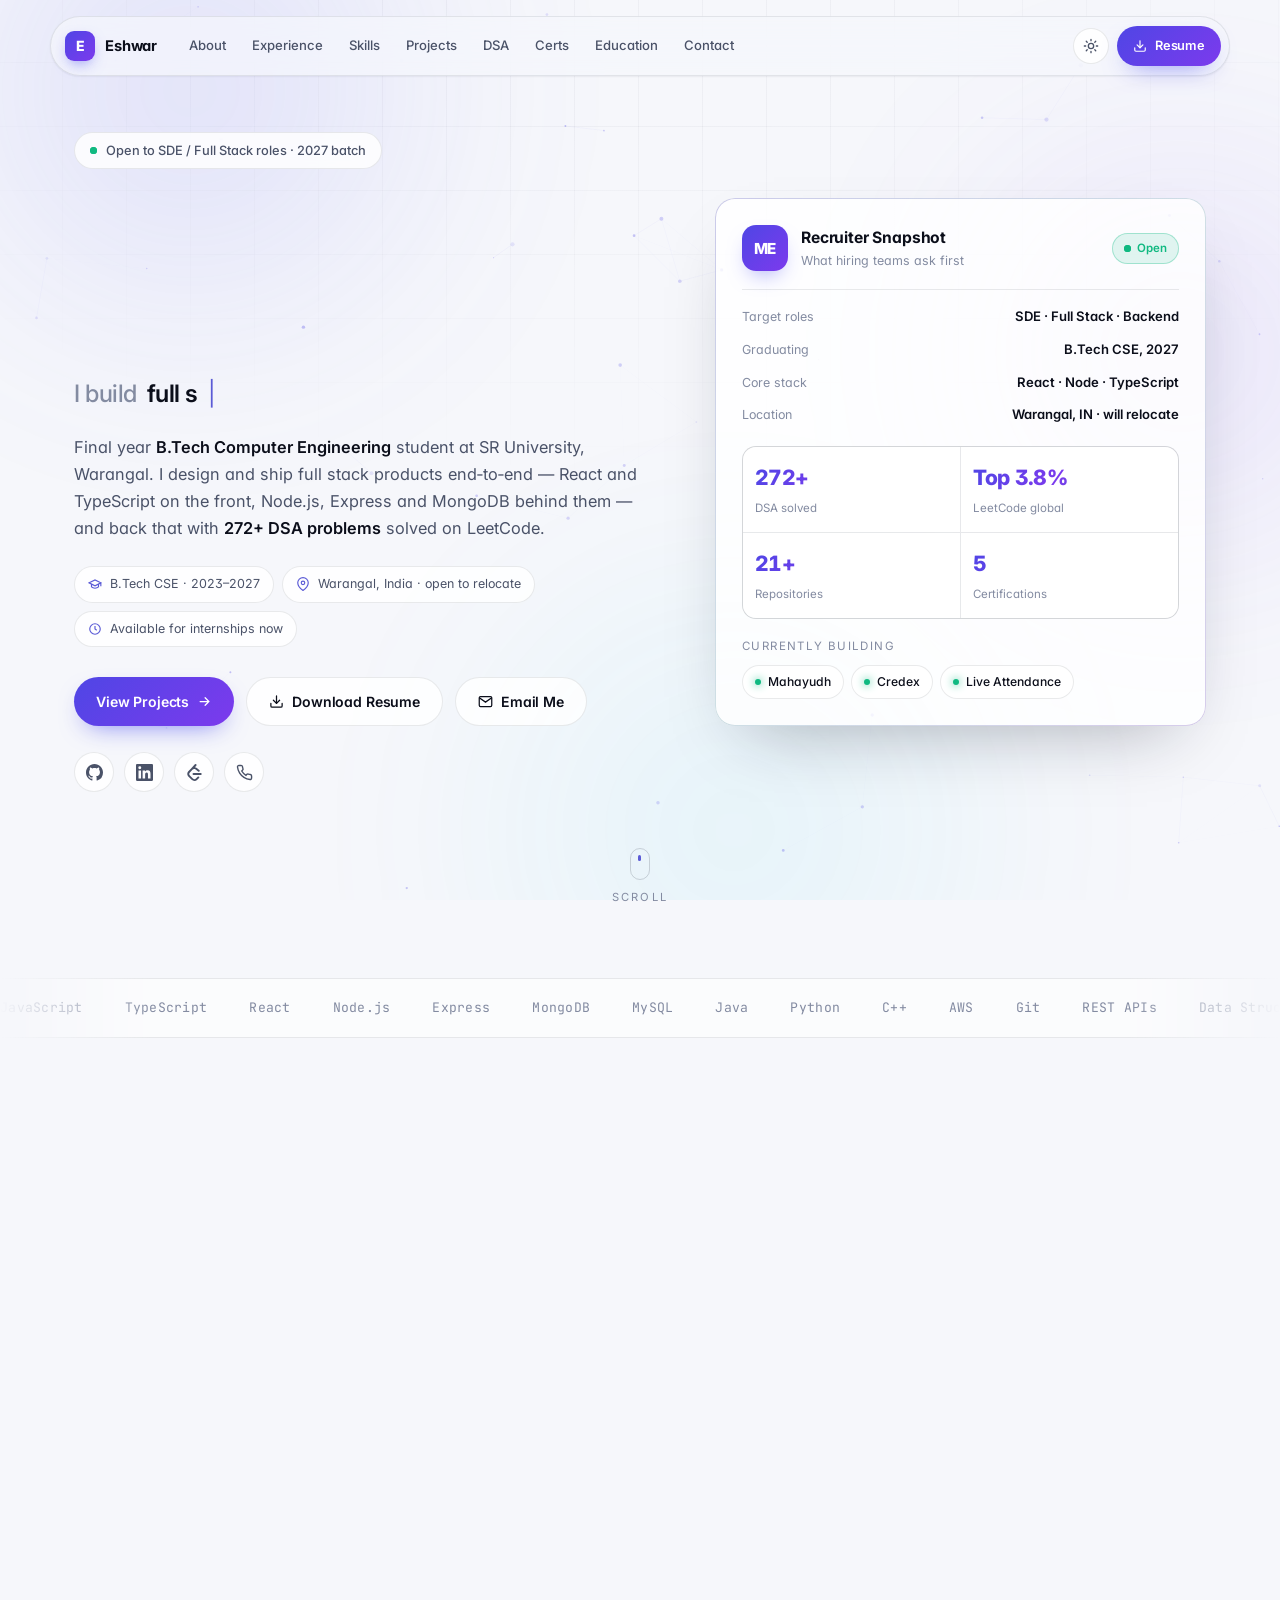
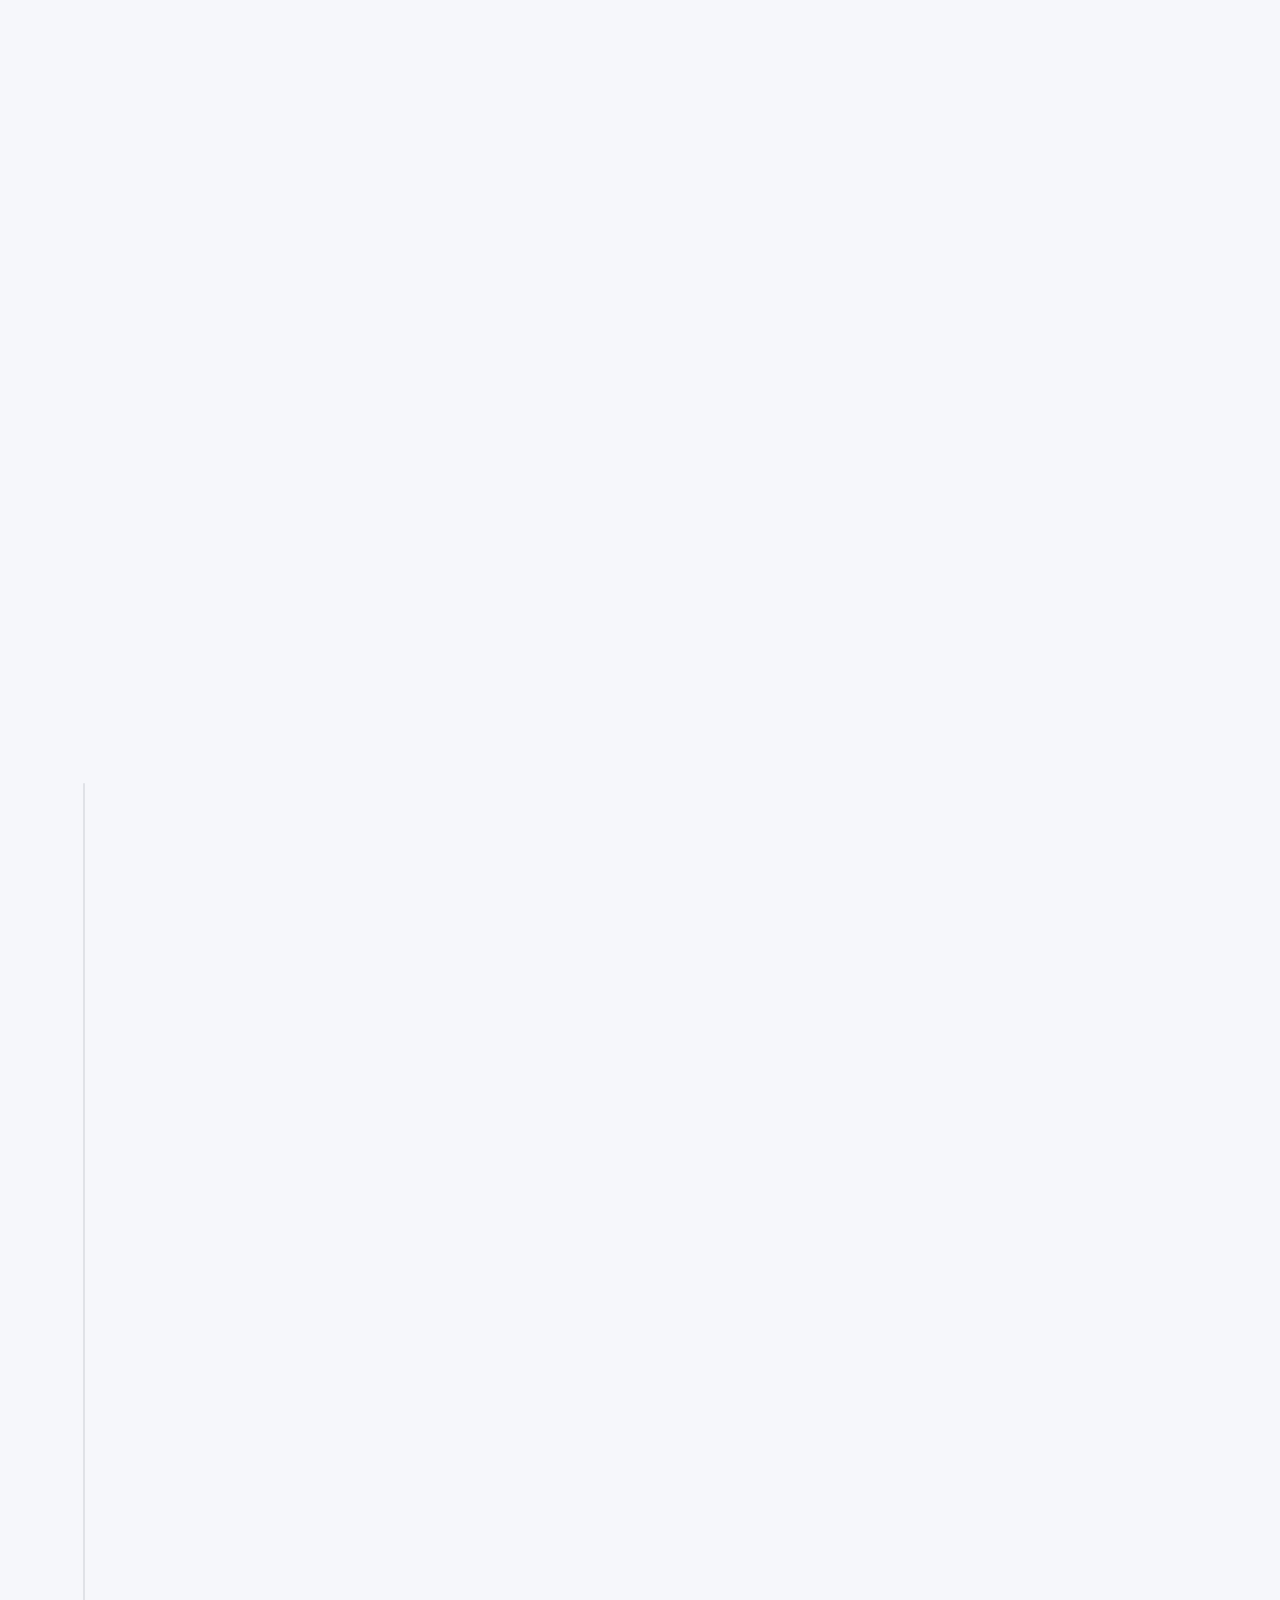
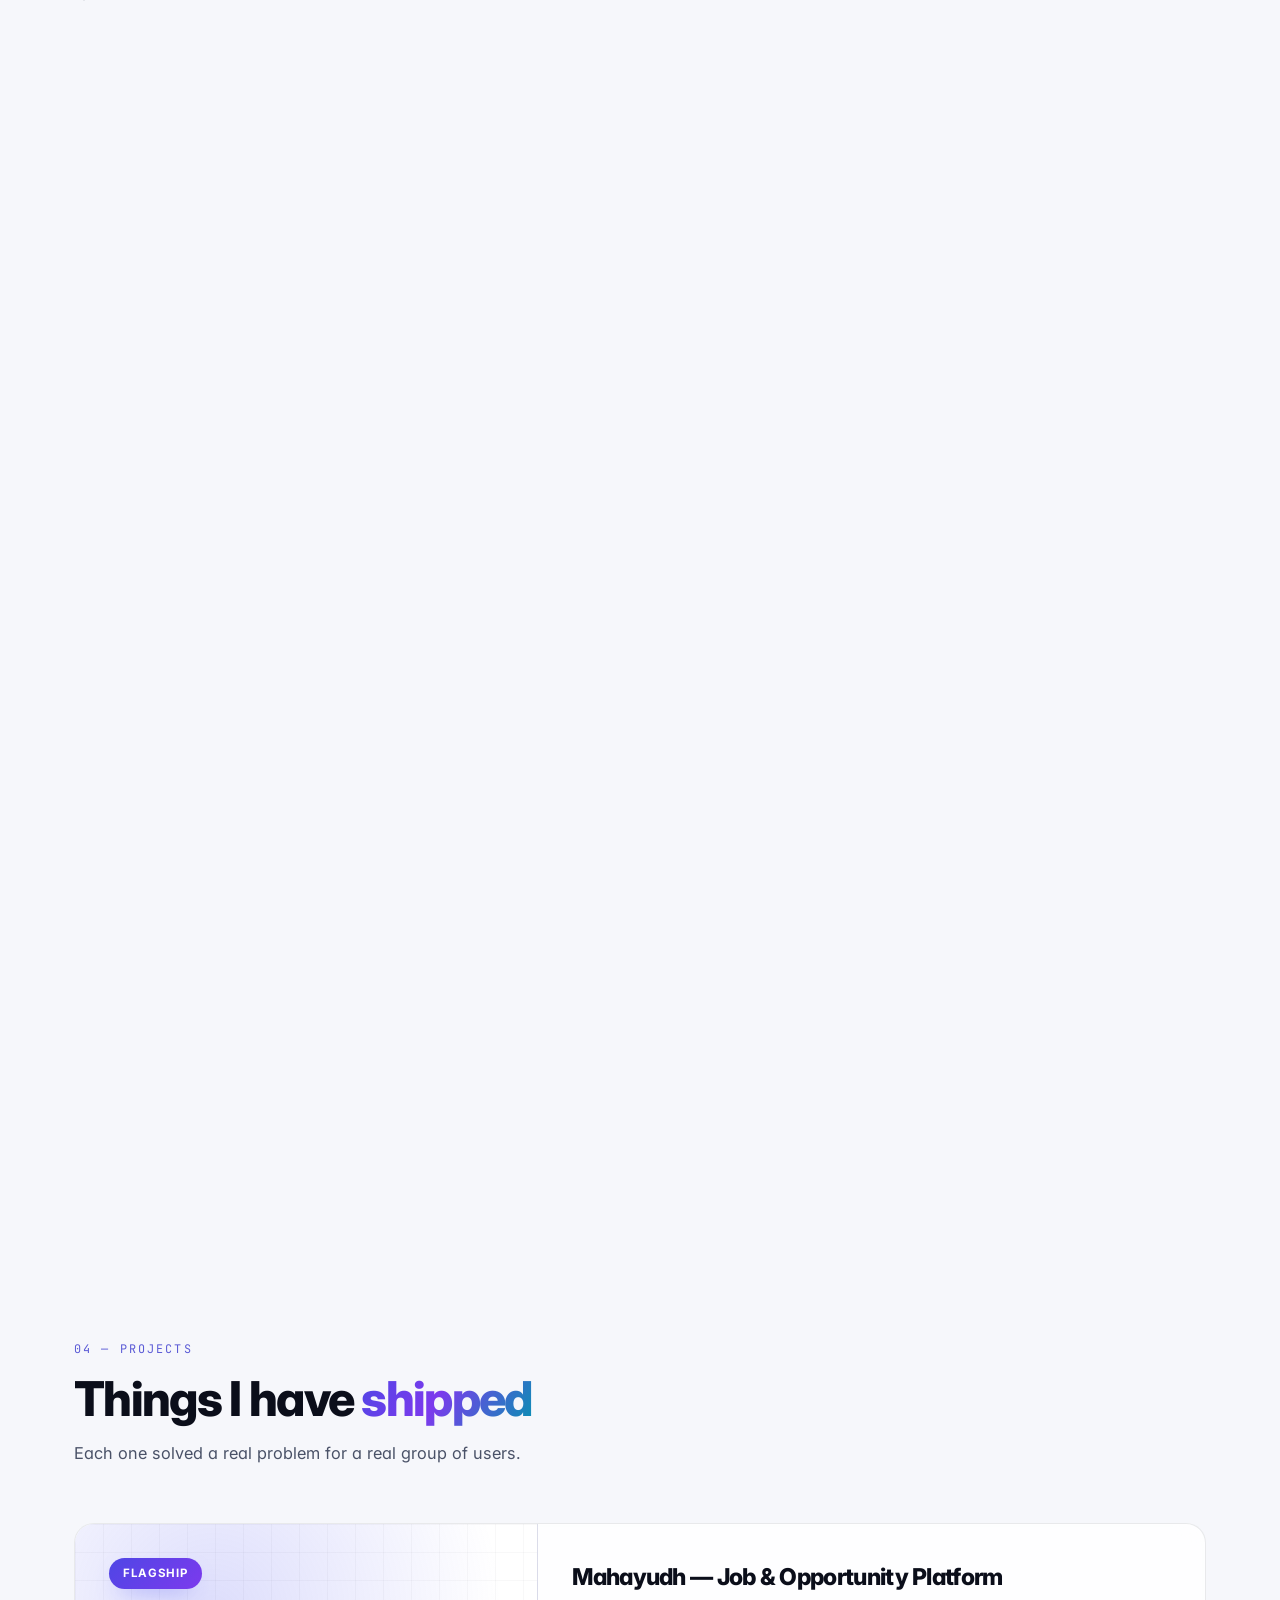
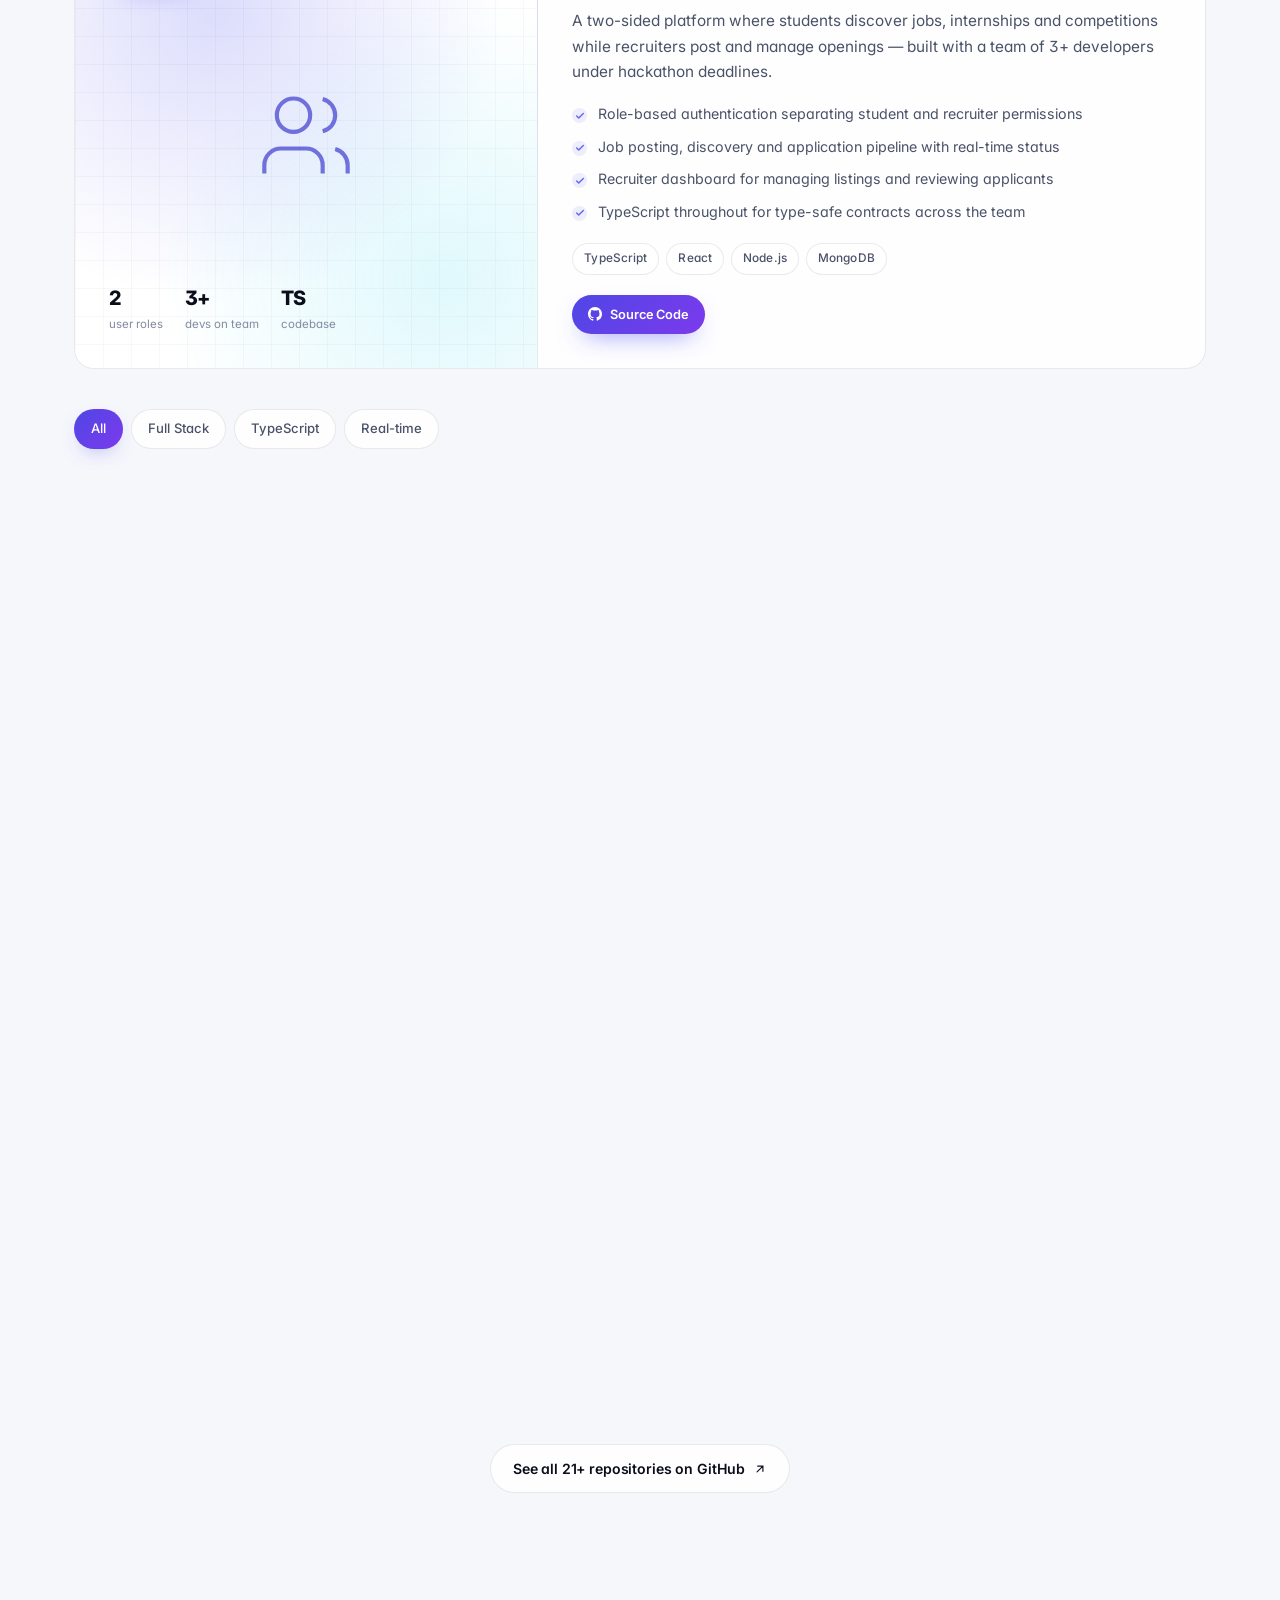
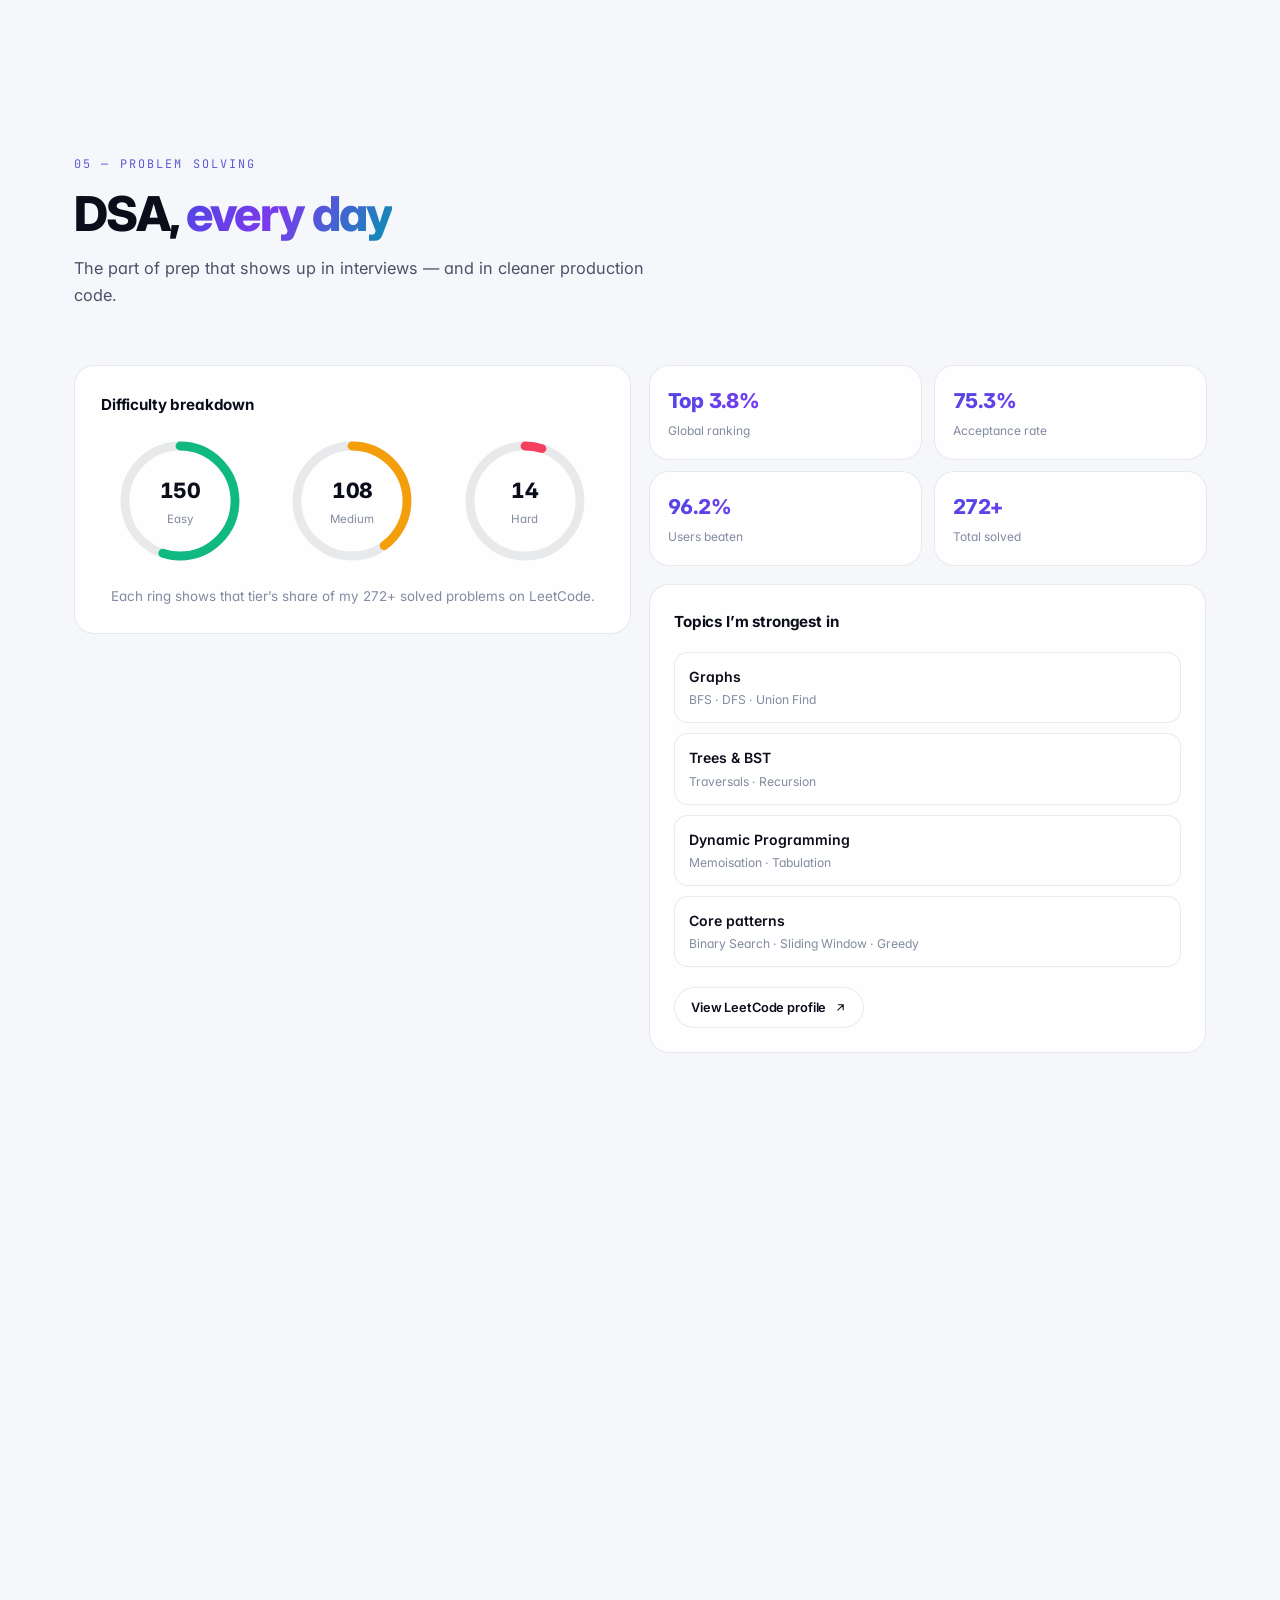
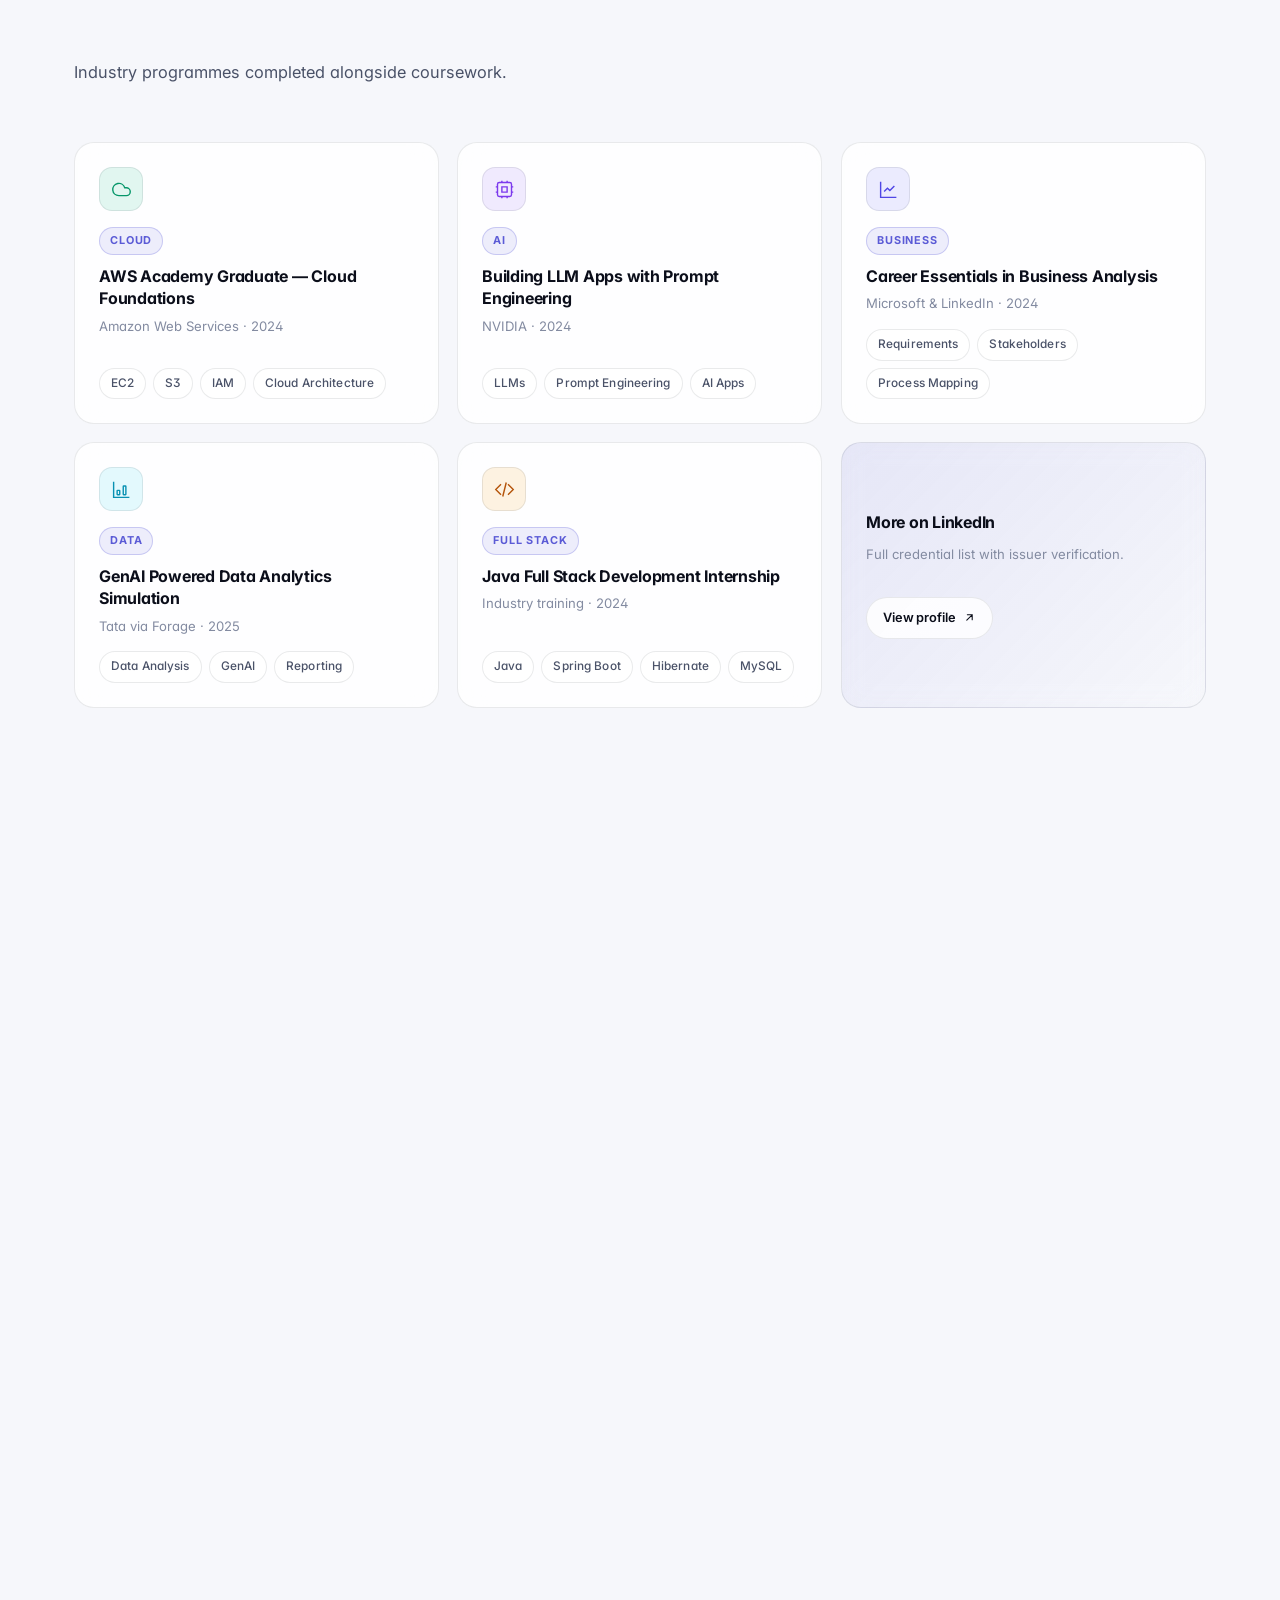
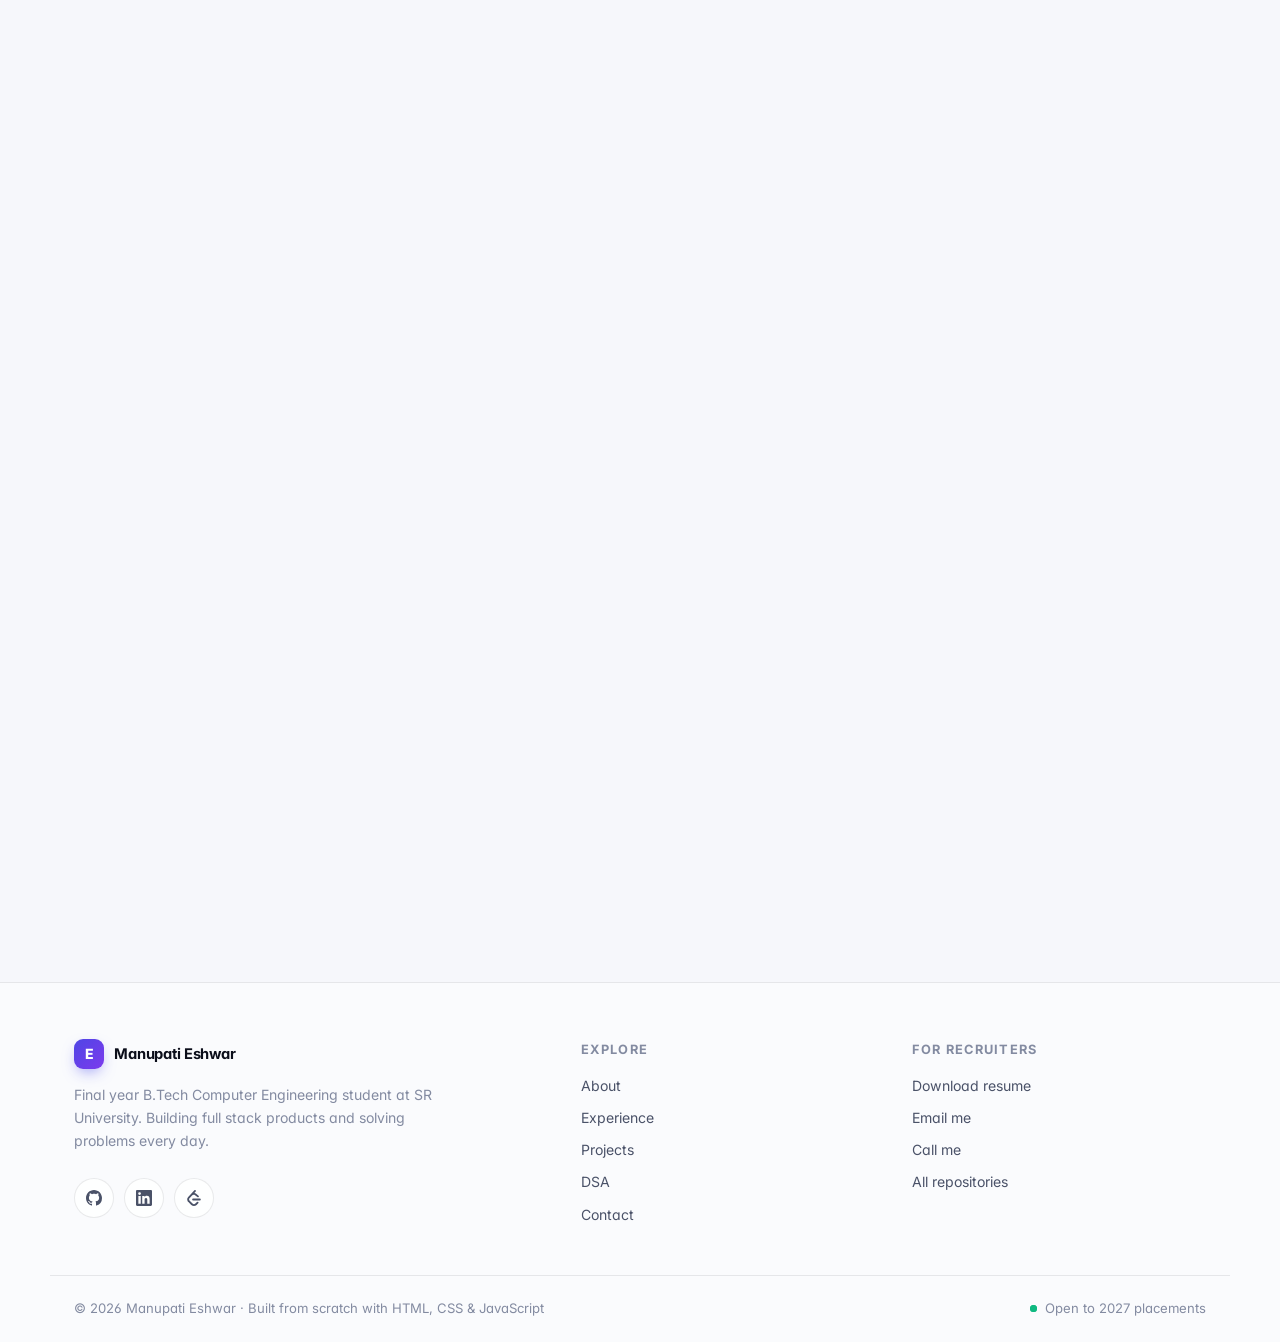
==== commit c3e2619f: "feat: rebuild portfolio for placement season Complete redesign of the site for 2027 placements, keep" ====
--- a/index.html
+++ b/index.html
@@ -1,738 +1,790 @@
 <!DOCTYPE html>
-<html lang="en">
+<html lang="en" data-theme="dark">
 <head>
   <meta charset="UTF-8" />
   <meta name="viewport" content="width=device-width, initial-scale=1.0" />
-  <title>Manupati Eshwar — Full Stack Developer</title>
-  <meta name="description" content="Manupati Eshwar is a Computer Engineering student at SR University specializing in Full Stack Development, AI, Cloud Computing, and DSA." />
-  <meta name="keywords" content="Manupati Eshwar, Full Stack Developer, MERN Stack, React, Node.js, AI, Cloud Computing, SR University" />
+  <title>Manupati Eshwar — Full Stack Developer | B.Tech CSE 2027</title>
+
+  <meta name="description" content="Manupati Eshwar — final year B.Tech Computer Engineering student at SR University (2027 batch). Full Stack Developer (MERN, TypeScript, AWS) with 272+ DSA problems solved. Open to SDE and Full Stack internships and full-time roles." />
+  <meta name="keywords" content="Manupati Eshwar, Full Stack Developer, MERN Stack, React, Node.js, TypeScript, AWS, DSA, SR University, 2027 batch, placement, SDE fresher" />
   <meta name="author" content="Manupati Eshwar" />
-  <meta name="theme-color" content="#ffffff" />
-  <link rel="icon" href="data:image/svg+xml,<svg xmlns='http://www.w3.org/2000/svg' viewBox='0 0 100 100'><rect width='100' height='100' rx='20' fill='%23111'/><text x='50' y='72' text-anchor='middle' font-family='Inter' font-weight='800' font-size='60' fill='white'>E</text></svg>" />
+  <meta name="robots" content="index, follow" />
+  <meta name="theme-color" content="#07080D" />
+
+  <meta property="og:type" content="website" />
+  <meta property="og:title" content="Manupati Eshwar — Full Stack Developer | B.Tech CSE 2027" />
+  <meta property="og:description" content="Final year B.Tech student building production-grade full stack applications. 272+ DSA problems solved, top 3.8% on LeetCode. Open to SDE roles." />
+  <meta property="og:url" content="https://github.com/Eshwarmanupati" />
+  <meta name="twitter:card" content="summary_large_image" />
+
+  <link rel="icon" href="data:image/svg+xml,<svg xmlns='http://www.w3.org/2000/svg' viewBox='0 0 100 100'><rect width='100' height='100' rx='24' fill='%236366F1'/><text x='50' y='71' text-anchor='middle' font-family='Inter,sans-serif' font-weight='800' font-size='58' fill='white'>E</text></svg>" />
+
+  <link rel="preconnect" href="https://fonts.googleapis.com" />
+  <link rel="preconnect" href="https://fonts.gstatic.com" crossorigin />
   <link rel="stylesheet" href="style.css" />
+
+  <script type="application/ld+json">
+  {
+    "@context": "https://schema.org",
+    "@type": "Person",
+    "name": "Manupati Eshwar",
+    "jobTitle": "Full Stack Developer",
+    "email": "mailto:eshwarmanupati@gmail.com",
+    "telephone": "+91-8074815165",
+    "url": "https://github.com/Eshwarmanupati",
+    "alumniOf": { "@type": "CollegeOrUniversity", "name": "SR University, Warangal" },
+    "address": { "@type": "PostalAddress", "addressLocality": "Warangal", "addressRegion": "Telangana", "addressCountry": "India" },
+    "sameAs": [
+      "https://github.com/Eshwarmanupati",
+      "https://www.linkedin.com/in/manupati-eshwar-384b6b22a/",
+      "https://leetcode.com/u/Eshwar20/"
+    ],
+    "knowsAbout": ["Full Stack Development", "React", "Node.js", "TypeScript", "MongoDB", "AWS", "Data Structures and Algorithms"]
+  }
+  </script>
 </head>
 <body>
 
+  <!-- LOADER -->
   <div id="loader" aria-hidden="true">
-    <div class="loader-spinner"></div>
-    <span class="loader-text"></span>
+    <div class="loader-inner">
+      <div class="loader-mark">ME</div>
+      <div class="loader-bar"><span></span></div>
+      <div class="loader-caption">Manupati Eshwar</div>
+    </div>
   </div>
 
+  <!-- AMBIENT BACKGROUND -->
+  <div class="bg-layer" aria-hidden="true">
+    <div class="bg-grid"></div>
+    <div class="aurora aurora-1"></div>
+    <div class="aurora aurora-2"></div>
+    <div class="aurora aurora-3"></div>
+  </div>
+  <canvas id="particles" aria-hidden="true"></canvas>
+
+  <!-- CURSOR -->
+  <div class="cursor-ring" aria-hidden="true"></div>
   <div class="cursor-dot" aria-hidden="true"></div>
-  <div class="cursor-ring" aria-hidden="true"></div>
-  <canvas id="particles-canvas" aria-hidden="true"></canvas>
-
-  <nav class="navbar" id="navbar" aria-label="Main navigation">
-    <a href="#" class="nav-logo" aria-label="Home">
-      <svg width="26" height="26" viewBox="0 0 28 28" fill="none">
-        <rect width="28" height="28" rx="8" fill="url(#logo-g)"/>
-        <text x="14" y="19.5" text-anchor="middle" font-family="Inter, sans-serif" font-weight="800" font-size="16" fill="#fff">E</text>
-        <defs><linearGradient id="logo-g" x1="0" y1="0" x2="28" y2="28"><stop stop-color="#8B5CF6"/><stop offset="1" stop-color="#6366F1"/></linearGradient></defs>
-      </svg>
-    </a>
-    <button class="nav-toggle" id="nav-toggle" aria-label="Toggle navigation menu" aria-expanded="false">
-      <span></span><span></span><span></span>
-    </button>
-    <div class="nav-links" id="nav-links" role="menubar">
-      <a href="#about" role="menuitem">About</a>
-      <a href="#skills" role="menuitem">Skills</a>
-      <a href="#projects" role="menuitem">Projects</a>
-      <a href="#leetcode" role="menuitem">LeetCode</a>
-      <a href="#certifications" role="menuitem">Certs</a>
-      <a href="#github" role="menuitem">GitHub</a>
-      <a href="#journey" role="menuitem">Journey</a>
-      <a href="#contact" role="menuitem">Contact</a>
-    </div>
-  </nav>
-
+
+  <!-- SCROLL PROGRESS -->
+  <div class="scroll-progress" aria-hidden="true"><span id="scroll-bar"></span></div>
+
+  <a href="#hero" class="skip-link">Skip to content</a>
+
+  <!-- NAV -->
+  <header class="nav-wrap">
+    <nav class="navbar" id="navbar" aria-label="Main navigation">
+      <a href="#hero" class="nav-logo" aria-label="Home">
+        <span class="nav-logo-mark">E</span>
+        <span class="nav-logo-text">Eshwar</span>
+      </a>
+
+      <div class="nav-links" id="nav-links">
+        <a href="#about">About</a>
+        <a href="#experience">Experience</a>
+        <a href="#skills">Skills</a>
+        <a href="#projects">Projects</a>
+        <a href="#dsa">DSA</a>
+        <a href="#certifications">Certs</a>
+        <a href="#education">Education</a>
+        <a href="#contact">Contact</a>
+      </div>
+
+      <div class="nav-actions">
+        <button class="theme-toggle" id="theme-toggle" aria-label="Toggle colour theme" title="Toggle theme">
+          <svg class="icon-sun" width="16" height="16" viewBox="0 0 24 24" fill="none" stroke="currentColor" stroke-width="2" stroke-linecap="round"><circle cx="12" cy="12" r="4"/><path d="M12 2v2M12 20v2M4.9 4.9l1.4 1.4M17.7 17.7l1.4 1.4M2 12h2M20 12h2M6.3 17.7l-1.4 1.4M19.1 4.9l-1.4 1.4"/></svg>
+          <svg class="icon-moon" width="16" height="16" viewBox="0 0 24 24" fill="none" stroke="currentColor" stroke-width="2" stroke-linecap="round" stroke-linejoin="round"><path d="M21 12.8A9 9 0 1 1 11.2 3a7 7 0 0 0 9.8 9.8z"/></svg>
+        </button>
+        <a href="https://drive.google.com/file/d/1tPx4ozkyeKu4W2-kRQ9kXljloqCj1vB-/view?usp=sharing" class="btn btn-sm btn-primary magnetic nav-resume" target="_blank" rel="noopener noreferrer">
+          <svg width="14" height="14" viewBox="0 0 24 24" fill="none" stroke="currentColor" stroke-width="2" stroke-linecap="round" stroke-linejoin="round"><path d="M21 15v4a2 2 0 0 1-2 2H5a2 2 0 0 1-2-2v-4"/><polyline points="7 10 12 15 17 10"/><line x1="12" y1="15" x2="12" y2="3"/></svg>
+          Resume
+        </a>
+        <button class="nav-toggle" id="nav-toggle" aria-label="Open menu" aria-expanded="false">
+          <span></span><span></span><span></span>
+        </button>
+      </div>
+    </nav>
+  </header>
+
+  <main>
   <!-- HERO -->
   <section class="hero" id="hero">
-    <div class="hero-inner">
-      <div class="hero-content">
-        <div class="hero-badge reveal">
-          <span class="dot"></span>
-          Available for internships
-        </div>
-        <h1 class="hero-name reveal">
-          <span class="gradient">Manupati Eshwar</span>
-        </h1>
-        <p class="hero-tagline reveal">Building Tomorrow with Technology</p>
-        <p class="hero-title reveal">
-          <span id="typed-text"></span><span class="typed-cursor">|</span>
+    <div class="shell hero-inner">
+
+      <div class="hero-left">
+        <div class="hero-badge" data-anim="fade-up">
+          <span class="pulse-dot"></span>
+          Open to SDE / Full Stack roles &middot; 2027 batch
+        </div>
+
+        <h1 class="hero-name" data-anim="chars">Manupati Eshwar</h1>
+
+        <div class="hero-role" data-anim="fade-up" data-delay="120">
+          <span class="hero-role-prefix">I build</span>
+          <span id="typed"></span><span class="type-caret">|</span>
+        </div>
+
+        <p class="hero-desc" data-anim="fade-up" data-delay="200">
+          Final&nbsp;year <strong>B.Tech Computer Engineering</strong> student at SR University, Warangal.
+          I design and ship full stack products end&#8209;to&#8209;end &mdash; React and TypeScript on the front,
+          Node.js, Express and MongoDB behind them &mdash; and back that with
+          <strong>272+ DSA problems</strong> solved on LeetCode.
         </p>
-        <p class="hero-desc reveal">
-          Computer Engineering student at SR University. I build scalable web applications 
-          and solve complex problems with modern technologies.
-        </p>
-        <div class="hero-cta reveal">
-          <a href="#projects" class="btn btn-primary">View Projects</a>
-          <a href="https://drive.google.com/file/d/1tPx4ozkyeKu4W2-kRQ9kXljloqCj1vB-/view?usp=sharing" class="btn btn-outline" target="_blank" rel="noopener noreferrer">Resume</a>
-          <a href="#contact" class="btn btn-outline">Contact</a>
-        </div>
-        <div class="hero-social reveal">
-          <a href="https://github.com/Eshwarmanupati" class="btn-icon" aria-label="GitHub" target="_blank" rel="noopener noreferrer">
-            <svg width="18" height="18" viewBox="0 0 24 24" fill="currentColor"><path d="M12 0C5.37 0 0 5.37 0 12c0 5.31 3.435 9.795 8.205 11.385.6.105.825-.255.825-.57 0-.285-.015-1.23-.015-2.235-3.015.555-3.795-.735-4.035-1.41-.135-.345-.72-1.41-1.23-1.695-.42-.225-1.02-.78-.015-.795.945-.015 1.62.87 1.845 1.23 1.08 1.815 2.805 1.305 3.495.99.105-.78.42-1.305.765-1.605-2.67-.3-5.46-1.335-5.46-5.925 0-1.305.465-2.385 1.23-3.225-.12-.3-.54-1.53.12-3.18 0 0 1.005-.315 3.3 1.23.96-.27 1.98-.405 3-.405s2.04.135 3 .405c2.295-1.56 3.3-1.23 3.3-1.23.66 1.65.24 2.88.12 3.18.765.84 1.23 1.905 1.23 3.225 0 4.605-2.805 5.625-5.475 5.925.435.375.81 1.095.81 2.22 0 1.605-.015 2.895-.015 3.3 0 .315.225.69.825.57A12.02 12.02 0 0024 12c0-6.63-5.37-12-12-12z"/></svg>
-          </a>
-          <a href="https://www.linkedin.com/in/manupati-eshwar-384b6b22a/" class="btn-icon" aria-label="LinkedIn" target="_blank" rel="noopener noreferrer">
-            <svg width="18" height="18" viewBox="0 0 24 24" fill="currentColor"><path d="M20.447 20.452h-3.554v-5.569c0-1.328-.027-3.037-1.852-3.037-1.853 0-2.136 1.445-2.136 2.939v5.667H9.351V9h3.414v1.561h.046c.477-.9 1.637-1.85 3.37-1.85 3.601 0 4.267 2.37 4.267 5.455v6.286zM5.337 7.433a2.062 2.062 0 01-2.063-2.065 2.064 2.064 0 112.063 2.065zm1.782 13.019H3.555V9h3.564v11.452zM22.225 0H1.771C.792 0 0 .774 0 1.729v20.542C0 23.227.792 24 1.771 24h20.451C23.2 24 24 23.227 24 22.271V1.729C24 .774 23.2 0 22.222 0h.003z"/></svg>
-          </a>
-          <a href="https://leetcode.com/u/Eshwar20/" class="btn-icon" aria-label="LeetCode" target="_blank" rel="noopener noreferrer">
-            <svg width="18" height="18" viewBox="0 0 24 24" fill="currentColor"><path d="M13.483 0a1.374 1.374 0 0 0-.961.438L7.116 6.226l-3.854 4.126a5.266 5.266 0 0 0-1.209 2.104 5.35 5.35 0 0 0-.125.513 5.527 5.527 0 0 0 .062 2.362 5.83 5.83 0 0 0 .349 1.017 5.938 5.938 0 0 0 1.271 1.818l4.277 4.193.039.038c2.248 2.165 5.852 2.133 8.063-.074l2.396-2.392c.54-.54.54-1.414.003-1.955a1.378 1.378 0 0 0-1.951-.003l-2.396 2.392a3.021 3.021 0 0 1-4.205.038l-.02-.019-4.276-4.193c-.652-.64-.972-1.469-.948-2.263a2.68 2.68 0 0 1 .066-.523 2.545 2.545 0 0 1 .619-1.164L9.13 8.114c1.058-1.134 3.204-1.27 4.43-.278l3.501 2.831c.593.48 1.461.387 1.94-.207a1.384 1.384 0 0 0-.207-1.943l-3.5-2.831c-.8-.647-1.766-1.045-2.774-1.202l2.015-2.158A1.384 1.384 0 0 0 13.483 0zm-2.866 12.815a1.38 1.38 0 0 0-1.38 1.382 1.38 1.38 0 0 0 1.38 1.382H20.79a1.38 1.38 0 0 0 1.38-1.382 1.38 1.38 0 0 0-1.38-1.382z"/></svg>
-          </a>
-      </div>
-
-      <div class="hero-dashboard reveal-scale">
-        <div class="hero-shapes" aria-hidden="true">
-          <span class="hero-shape shape-circle"></span>
-          <span class="hero-shape shape-square"></span>
-          <span class="hero-shape shape-blob"></span>
-        </div>
-        <div class="hero-dash-grid">
-          <div class="glass-card hero-dash-card">
-            <div class="hero-dash-icon hd-purple"><svg viewBox="0 0 24 24" fill="none" stroke="currentColor" stroke-width="1.5"><polyline points="16 18 22 12 16 6"/><polyline points="8 6 2 12 8 18"/></svg></div>
-            <div class="hero-dash-value" data-count="272">0</div>
-            <div class="hero-dash-label">Problems Solved</div>
-          </div>
-          <div class="glass-card hero-dash-card">
-            <div class="hero-dash-icon hd-amber"><svg viewBox="0 0 24 24" fill="none" stroke="currentColor" stroke-width="1.5"><path d="M6 9H4.5a2.5 2.5 0 0 1 0-5C7.5 4 8 6 8 6s.5-2 3.5-2a2.5 2.5 0 0 1 0 5H10"/><path d="M6 9h4v9a2 2 0 0 1-2 2H8a2 2 0 0 1-2-2V9Z"/></svg></div>
-            <div class="hero-dash-value">Top 3.8%</div>
-            <div class="hero-dash-label">Worldwide</div>
-          </div>
-          <div class="glass-card hero-dash-card">
-            <div class="hero-dash-icon hd-green"><svg viewBox="0 0 24 24" fill="none" stroke="currentColor" stroke-width="1.5"><path d="M3 3v18h18"/><path d="M18.7 8l-5.1 5.2-2.8-2.7L7 14.3"/></svg></div>
-            <div class="hero-dash-value">75.3%</div>
-            <div class="hero-dash-label">Acceptance Rate</div>
-          </div>
-          <div class="glass-card hero-dash-card">
-            <div class="hero-dash-icon hd-indigo"><svg viewBox="0 0 24 24" fill="none" stroke="currentColor" stroke-width="1.5"><path d="M22 19a2 2 0 0 1-2 2H4a2 2 0 0 1-2-2V5a2 2 0 0 1 2-2h5l2 3h9a2 2 0 0 1 2 2z"/></svg></div>
-            <div class="hero-dash-value" data-count="21">0</div>
-            <div class="hero-dash-label">Repositories</div>
-          </div>
-          <div class="glass-card hero-dash-card">
-            <div class="hero-dash-icon hd-rose"><svg viewBox="0 0 24 24" fill="none" stroke="currentColor" stroke-width="1.5"><circle cx="12" cy="8" r="6"/><path d="M15.477 12.89L17 22l-5-3-5 3 1.523-9.11"/></svg></div>
-            <div class="hero-dash-value" data-count="5">0</div>
-            <div class="hero-dash-label">Certifications</div>
-          </div>
-          <div class="glass-card hero-dash-card">
-            <div class="hero-dash-icon hd-cyan"><svg viewBox="0 0 24 24" fill="none" stroke="currentColor" stroke-width="1.5"><path d="M20 21v-2a4 4 0 0 0-4-4H8a4 4 0 0 0-4 4v2"/><circle cx="12" cy="7" r="4"/></svg></div>
-            <div class="hero-dash-value">PRO</div>
-            <div class="hero-dash-label">GitHub Member</div>
-          </div>
-        </div>
-
-        <div class="hero-building">
-          <div class="hero-building-title">Currently Building</div>
-          <div class="hero-building-grid">
-            <div class="hero-building-card">
-              <span class="hero-building-emoji">&#x1F680;</span>
-              <div><strong>Mahayudh</strong><span>Job &amp; Opportunity Platform</span></div>
-            </div>
-            <div class="hero-building-card">
-              <span class="hero-building-emoji">&#x1F680;</span>
-              <div><strong>Credex</strong><span>Finance &amp; Credit Management</span></div>
-            </div>
-            <div class="hero-building-card">
-              <span class="hero-building-emoji">&#x1F680;</span>
-              <div><strong>Live Attendance</strong><span>Real-Time Attendance System</span></div>
-            </div>
-          </div>
-        </div>
-
-        <div class="hero-tech-row">
-          <span class="hero-tech-badge">JavaScript</span>
-          <span class="hero-tech-badge">TypeScript</span>
-          <span class="hero-tech-badge">React</span>
-          <span class="hero-tech-badge">Node.js</span>
-          <span class="hero-tech-badge">MongoDB</span>
-          <span class="hero-tech-badge">AWS</span>
-        </div>
-
-        <div class="hero-highlights">
-          <div class="hero-hl-item"><svg viewBox="0 0 24 24" fill="none" stroke="currentColor" stroke-width="2" width="14" height="14"><polyline points="20 6 9 17 4 12"/></svg>272+ Problems Solved</div>
-          <div class="hero-hl-item"><svg viewBox="0 0 24 24" fill="none" stroke="currentColor" stroke-width="2" width="14" height="14"><polyline points="20 6 9 17 4 12"/></svg>Top 3.8% Worldwide</div>
-          <div class="hero-hl-item"><svg viewBox="0 0 24 24" fill="none" stroke="currentColor" stroke-width="2" width="14" height="14"><polyline points="20 6 9 17 4 12"/></svg>GitHub Pro Member</div>
-          <div class="hero-hl-item"><svg viewBox="0 0 24 24" fill="none" stroke="currentColor" stroke-width="2" width="14" height="14"><polyline points="20 6 9 17 4 12"/></svg>AWS Cloud Foundations Certified</div>
-          <div class="hero-hl-item"><svg viewBox="0 0 24 24" fill="none" stroke="currentColor" stroke-width="2" width="14" height="14"><polyline points="20 6 9 17 4 12"/></svg>NVIDIA Prompt Engineering Certified</div>
-        </div>
-      </div>
-    </div>
-  </section>
+
+        <div class="hero-meta" data-anim="fade-up" data-delay="260">
+          <span class="hero-meta-item">
+            <svg viewBox="0 0 24 24" fill="none" stroke="currentColor" stroke-width="2"><path d="M22 10v6M2 10l10-5 10 5-10 5z"/><path d="M6 12v5c3 3 9 3 12 0v-5"/></svg>
+            B.Tech CSE &middot; 2023&ndash;2027
+          </span>
+          <span class="hero-meta-item">
+            <svg viewBox="0 0 24 24" fill="none" stroke="currentColor" stroke-width="2"><path d="M21 10c0 7-9 13-9 13s-9-6-9-13a9 9 0 0 1 18 0z"/><circle cx="12" cy="10" r="3"/></svg>
+            Warangal, India &middot; open to relocate
+          </span>
+          <span class="hero-meta-item">
+            <svg viewBox="0 0 24 24" fill="none" stroke="currentColor" stroke-width="2"><circle cx="12" cy="12" r="9"/><polyline points="12 7 12 12 15 14"/></svg>
+            Available for internships now
+          </span>
+        </div>
+
+        <div class="hero-cta" data-anim="fade-up" data-delay="320">
+          <a href="#projects" class="btn btn-primary magnetic">
+            View Projects
+            <svg width="15" height="15" viewBox="0 0 24 24" fill="none" stroke="currentColor" stroke-width="2" stroke-linecap="round"><path d="M5 12h14M13 6l6 6-6 6"/></svg>
+          </a>
+          <a href="https://drive.google.com/file/d/1tPx4ozkyeKu4W2-kRQ9kXljloqCj1vB-/view?usp=sharing" class="btn btn-ghost magnetic" target="_blank" rel="noopener noreferrer">
+            <svg width="15" height="15" viewBox="0 0 24 24" fill="none" stroke="currentColor" stroke-width="2" stroke-linecap="round" stroke-linejoin="round"><path d="M21 15v4a2 2 0 0 1-2 2H5a2 2 0 0 1-2-2v-4"/><polyline points="7 10 12 15 17 10"/><line x1="12" y1="15" x2="12" y2="3"/></svg>
+            Download Resume
+          </a>
+          <a href="mailto:eshwarmanupati@gmail.com" class="btn btn-ghost magnetic">
+            <svg width="15" height="15" viewBox="0 0 24 24" fill="none" stroke="currentColor" stroke-width="2"><rect x="2" y="4" width="20" height="16" rx="2"/><polyline points="22,6 12,13 2,6"/></svg>
+            Email Me
+          </a>
+        </div>
+
+        <div class="hero-social" data-anim="fade-up" data-delay="380">
+          <a href="https://github.com/Eshwarmanupati" class="icon-btn" aria-label="GitHub" target="_blank" rel="noopener noreferrer">
+            <svg width="17" height="17" viewBox="0 0 24 24" fill="currentColor"><path d="M12 0C5.37 0 0 5.37 0 12c0 5.31 3.435 9.795 8.205 11.385.6.105.825-.255.825-.57 0-.285-.015-1.23-.015-2.235-3.015.555-3.795-.735-4.035-1.41-.135-.345-.72-1.41-1.23-1.695-.42-.225-1.02-.78-.015-.795.945-.015 1.62.87 1.845 1.23 1.08 1.815 2.805 1.305 3.495.99.105-.78.42-1.305.765-1.605-2.67-.3-5.46-1.335-5.46-5.925 0-1.305.465-2.385 1.23-3.225-.12-.3-.54-1.53.12-3.18 0 0 1.005-.315 3.3 1.23.96-.27 1.98-.405 3-.405s2.04.135 3 .405c2.295-1.56 3.3-1.23 3.3-1.23.66 1.65.24 2.88.12 3.18.765.84 1.23 1.905 1.23 3.225 0 4.605-2.805 5.625-5.475 5.925.435.375.81 1.095.81 2.22 0 1.605-.015 2.895-.015 3.3 0 .315.225.69.825.57A12.02 12.02 0 0 0 24 12c0-6.63-5.37-12-12-12z"/></svg>
+          </a>
+          <a href="https://www.linkedin.com/in/manupati-eshwar-384b6b22a/" class="icon-btn" aria-label="LinkedIn" target="_blank" rel="noopener noreferrer">
+            <svg width="17" height="17" viewBox="0 0 24 24" fill="currentColor"><path d="M20.447 20.452h-3.554v-5.569c0-1.328-.027-3.037-1.852-3.037-1.853 0-2.136 1.445-2.136 2.939v5.667H9.351V9h3.414v1.561h.046c.477-.9 1.637-1.85 3.37-1.85 3.601 0 4.267 2.37 4.267 5.455v6.286zM5.337 7.433a2.062 2.062 0 0 1-2.063-2.065 2.064 2.064 0 1 1 2.063 2.065zm1.782 13.019H3.555V9h3.564v11.452zM22.225 0H1.771C.792 0 0 .774 0 1.729v20.542C0 23.227.792 24 1.771 24h20.451C23.2 24 24 23.227 24 22.271V1.729C24 .774 23.2 0 22.222 0h.003z"/></svg>
+          </a>
+          <a href="https://leetcode.com/u/Eshwar20/" class="icon-btn" aria-label="LeetCode" target="_blank" rel="noopener noreferrer">
+            <svg width="17" height="17" viewBox="0 0 24 24" fill="currentColor"><path d="M13.483 0a1.374 1.374 0 0 0-.961.438L7.116 6.226l-3.854 4.126a5.266 5.266 0 0 0-1.209 2.104 5.35 5.35 0 0 0-.125.513 5.527 5.527 0 0 0 .062 2.362 5.83 5.83 0 0 0 .349 1.017 5.938 5.938 0 0 0 1.271 1.818l4.277 4.193.039.038c2.248 2.165 5.852 2.133 8.063-.074l2.396-2.392c.54-.54.54-1.414.003-1.955a1.378 1.378 0 0 0-1.951-.003l-2.396 2.392a3.021 3.021 0 0 1-4.205.038l-.02-.019-4.276-4.193c-.652-.64-.972-1.469-.948-2.263a2.68 2.68 0 0 1 .066-.523 2.545 2.545 0 0 1 .619-1.164L9.13 8.114c1.058-1.134 3.204-1.27 4.43-.278l3.501 2.831c.593.48 1.461.387 1.94-.207a1.384 1.384 0 0 0-.207-1.943l-3.5-2.831c-.8-.647-1.766-1.045-2.774-1.202l2.015-2.158A1.384 1.384 0 0 0 13.483 0zm-2.866 12.815a1.38 1.38 0 0 0-1.38 1.382 1.38 1.38 0 0 0 1.38 1.382H20.79a1.38 1.38 0 0 0 1.38-1.382 1.38 1.38 0 0 0-1.38-1.382z"/></svg>
+          </a>
+          <a href="tel:+918074815165" class="icon-btn" aria-label="Phone">
+            <svg width="17" height="17" viewBox="0 0 24 24" fill="none" stroke="currentColor" stroke-width="2"><path d="M22 16.92v3a2 2 0 0 1-2.18 2 19.79 19.79 0 0 1-8.63-3.07 19.5 19.5 0 0 1-6-6A19.79 19.79 0 0 1 2.12 4.2 2 2 0 0 1 4.11 2h3a2 2 0 0 1 2 1.72c.13.96.36 1.9.7 2.81a2 2 0 0 1-.45 2.11L8.09 9.91a16 16 0 0 0 6 6l1.27-1.27a2 2 0 0 1 2.11-.45c.91.34 1.85.57 2.81.7A2 2 0 0 1 22 16.92z"/></svg>
+          </a>
+        </div>
+      </div>
+
+      <!-- Recruiter snapshot -->
+      <aside class="hero-right" data-anim="fade-left" data-delay="200">
+        <div class="snapshot card tilt">
+          <div class="snapshot-head">
+            <div class="snapshot-avatar">ME</div>
+            <div class="snapshot-titles">
+              <h2>Recruiter Snapshot</h2>
+              <p>What hiring teams ask first</p>
+            </div>
+            <span class="snapshot-status"><span class="pulse-dot"></span>Open</span>
+          </div>
+
+          <dl class="snapshot-rows">
+            <div><dt>Target roles</dt><dd>SDE &middot; Full Stack &middot; Backend</dd></div>
+            <div><dt>Graduating</dt><dd>B.Tech CSE, 2027</dd></div>
+            <div><dt>Core stack</dt><dd>React &middot; Node &middot; TypeScript</dd></div>
+            <div><dt>Location</dt><dd>Warangal, IN &middot; will relocate</dd></div>
+          </dl>
+
+          <div class="snapshot-stats">
+            <div class="stat">
+              <span class="stat-value" data-count="272" data-suffix="+">0</span>
+              <span class="stat-label">DSA solved</span>
+            </div>
+            <div class="stat">
+              <span class="stat-value">Top 3.8%</span>
+              <span class="stat-label">LeetCode global</span>
+            </div>
+            <div class="stat">
+              <span class="stat-value" data-count="21" data-suffix="+">0</span>
+              <span class="stat-label">Repositories</span>
+            </div>
+            <div class="stat">
+              <span class="stat-value" data-count="5">0</span>
+              <span class="stat-label">Certifications</span>
+            </div>
+          </div>
+
+          <div class="snapshot-building">
+            <span class="snapshot-building-label">Currently building</span>
+            <div class="snapshot-chips">
+              <span class="chip"><i class="chip-dot"></i>Mahayudh</span>
+              <span class="chip"><i class="chip-dot"></i>Credex</span>
+              <span class="chip"><i class="chip-dot"></i>Live Attendance</span>
+            </div>
+          </div>
+        </div>
+      </aside>
+    </div>
+
+    <a href="#about" class="scroll-hint" aria-label="Scroll to about">
+      <span class="mouse"><span></span></span>
+      Scroll
+    </a>
+  </section>
+
+  <!-- TECH MARQUEE -->
+  <div class="marquee" aria-hidden="true">
+    <div class="marquee-track">
+      <span>JavaScript</span><span>TypeScript</span><span>React</span><span>Node.js</span><span>Express</span><span>MongoDB</span><span>MySQL</span><span>Java</span><span>Python</span><span>C++</span><span>AWS</span><span>Git</span><span>REST APIs</span><span>Data Structures</span><span>System Design</span><span>Prompt Engineering</span>
+      <span>JavaScript</span><span>TypeScript</span><span>React</span><span>Node.js</span><span>Express</span><span>MongoDB</span><span>MySQL</span><span>Java</span><span>Python</span><span>C++</span><span>AWS</span><span>Git</span><span>REST APIs</span><span>Data Structures</span><span>System Design</span><span>Prompt Engineering</span>
+    </div>
+  </div>
 
   <!-- ABOUT -->
   <section class="section" id="about">
-    <div class="section-inner">
-      <div class="section-header">
-        <span class="section-label reveal">About</span>
-        <h2 class="section-title reveal">Who I Am</h2>
-      </div>
+    <div class="shell">
+      <header class="section-head">
+        <span class="section-kicker" data-anim="fade-up">01 &mdash; About</span>
+        <h2 class="section-title" data-anim="fade-up" data-delay="60">An engineering student who <span class="grad">ships</span></h2>
+        <p class="section-sub" data-anim="fade-up" data-delay="120">Four years of coursework, six shipped applications, and a daily DSA habit.</p>
+      </header>
+
       <div class="about-grid">
-        <div class="about-image-area reveal-left">
-          <div class="about-code-block">
-            <span class="comment">// about.ts</span><br/>
-            <span class="keyword">const</span> <span class="prop">eshwar</span> = <span class="bracket">{</span><br/>
-            &nbsp;&nbsp;<span class="prop">name</span>: <span class="string">"Manupati Eshwar"</span>,<br/>
-            &nbsp;&nbsp;<span class="prop">role</span>: <span class="string">"Full Stack Developer"</span>,<br/>
-            &nbsp;&nbsp;<span class="prop">university</span>: <span class="string">"SR University"</span>,<br/>
-            &nbsp;&nbsp;<span class="prop">degree</span>: <span class="string">"B.Tech Computer Engineering"</span>,<br/>
-            &nbsp;&nbsp;<span class="prop">location</span>: <span class="string">"Warangal, Telangana, India"</span>,<br/>
-            &nbsp;&nbsp;<span class="prop">passions</span>: [<br/>
-            &nbsp;&nbsp;&nbsp;&nbsp;<span class="string">"Full Stack Development"</span>,<br/>
-            &nbsp;&nbsp;&nbsp;&nbsp;<span class="string">"Artificial Intelligence"</span>,<br/>
-            &nbsp;&nbsp;&nbsp;&nbsp;<span class="string">"Cloud Computing"</span>,<br/>
-            &nbsp;&nbsp;&nbsp;&nbsp;<span class="string">"Data Analytics"</span>,<br/>
-            &nbsp;&nbsp;&nbsp;&nbsp;<span class="string">"Prompt Engineering"</span><br/>
-            &nbsp;&nbsp;],<br/>
-            &nbsp;&nbsp;<span class="prop">leetcode</span>: <span class="string">"272+ solved"</span>,<br/>
-            &nbsp;&nbsp;<span class="prop">motto</span>: <span class="string">"Build. Ship. Repeat."</span><br/>
-            <span class="bracket">}</span>;
-          </div>
-        </div>
-        <div class="about-content reveal-right">
-          <h3>Computer Engineering Student &amp; Developer</h3>
+        <div class="about-code card" data-anim="fade-right">
+          <div class="code-bar"><i></i><i></i><i></i><span>about.ts</span></div>
+          <pre><code><span class="c-key">const</span> <span class="c-var">eshwar</span>: <span class="c-type">Engineer</span> = {
+  <span class="c-prop">name</span>: <span class="c-str">"Manupati Eshwar"</span>,
+  <span class="c-prop">role</span>: <span class="c-str">"Full Stack Developer"</span>,
+  <span class="c-prop">education</span>: <span class="c-str">"B.Tech CSE, SR University"</span>,
+  <span class="c-prop">year</span>: <span class="c-num">4</span>, <span class="c-cmt">// final year, 2027 batch</span>
+  <span class="c-prop">stack</span>: [<span class="c-str">"React"</span>, <span class="c-str">"TypeScript"</span>, <span class="c-str">"Node"</span>],
+  <span class="c-prop">cloud</span>: [<span class="c-str">"AWS"</span>],
+  <span class="c-prop">dsa</span>: { <span class="c-prop">solved</span>: <span class="c-num">272</span>, <span class="c-prop">rank</span>: <span class="c-str">"top 3.8%"</span> },
+  <span class="c-prop">openTo</span>: [<span class="c-str">"SDE"</span>, <span class="c-str">"Full Stack"</span>, <span class="c-str">"Backend"</span>],
+  <span class="c-prop">motto</span>: <span class="c-str">"Build. Ship. Repeat."</span>
+};</code></pre>
+        </div>
+
+        <div class="about-copy" data-anim="fade-left" data-delay="80">
           <p>
-            I am a Computer Engineering student at <strong>SR University</strong> passionate about 
-            creating impactful software solutions. My interests span Full Stack Development, 
-            Artificial Intelligence, Cloud Computing, and Data Structures &amp; Algorithms.
+            I am in my <strong>final year of B.Tech Computer Engineering</strong> at SR University, and most of
+            what I know came from building things people actually use &mdash; a job platform for students, a
+            digital wallet, a real-time attendance system for classrooms.
           </p>
           <p>
-            I actively participate in hackathons, build real-world applications, and continuously 
-            upskill through certifications and hands-on projects.
+            I like owning a feature from schema to deployment: modelling the data, writing the API, wiring the
+            UI, and handling the edge cases nobody demos. Alongside that I keep a steady DSA routine, which is
+            where the <strong>272+ solved problems and top 3.8% LeetCode standing</strong> come from.
           </p>
-          <div class="about-interests">
-            <span class="about-interest-tag">Full Stack Development</span>
-            <span class="about-interest-tag">Artificial Intelligence</span>
-            <span class="about-interest-tag">Cloud Computing</span>
-            <span class="about-interest-tag">Data Analytics</span>
-            <span class="about-interest-tag">Prompt Engineering</span>
-          </div>
-          <div class="about-stats">
-            <div class="stat-card">
-              <div class="stat-number" data-count="272">0</div>
-              <div class="stat-label">LeetCode Solved</div>
-            </div>
-            <div class="stat-card">
-              <div class="stat-number" data-count="21">0</div>
-              <div class="stat-label">GitHub Repos</div>
-            </div>
-            <div class="stat-card">
-              <div class="stat-number" data-count="5">0</div>
-              <div class="stat-label">Certifications</div>
-            </div>
-          </div>
-        </div>
-      </div>
+          <p>
+            Right now I am looking for a <strong>software engineering internship or full-time role</strong>
+            where I can work on real products with engineers who review code seriously.
+          </p>
+
+          <ul class="about-points">
+            <li>
+              <span class="about-point-icon">
+                <svg viewBox="0 0 24 24" fill="none" stroke="currentColor" stroke-width="2"><polyline points="16 18 22 12 16 6"/><polyline points="8 6 2 12 8 18"/></svg>
+              </span>
+              <div><strong>End-to-end delivery</strong><p>Auth, REST APIs, database design, responsive UI, deployment.</p></div>
+            </li>
+            <li>
+              <span class="about-point-icon">
+                <svg viewBox="0 0 24 24" fill="none" stroke="currentColor" stroke-width="2"><path d="M12 2l3 6 6 .9-4.5 4.3 1.1 6.3L12 16.5 6.4 19.5l1.1-6.3L3 8.9 9 8z"/></svg>
+              </span>
+              <div><strong>Problem solving</strong><p>272+ LeetCode problems, 75.3% acceptance, beats 96.2% of users.</p></div>
+            </li>
+            <li>
+              <span class="about-point-icon">
+                <svg viewBox="0 0 24 24" fill="none" stroke="currentColor" stroke-width="2"><path d="M20 21v-2a4 4 0 0 0-4-4H8a4 4 0 0 0-4 4v2"/><circle cx="12" cy="7" r="4"/></svg>
+              </span>
+              <div><strong>Team delivery</strong><p>Built Mahayudh with a 3+ developer team under hackathon deadlines.</p></div>
+            </li>
+          </ul>
+        </div>
+      </div>
+    </div>
+  </section>
+
+  <!-- EXPERIENCE -->
+  <section class="section" id="experience">
+    <div class="shell">
+      <header class="section-head">
+        <span class="section-kicker" data-anim="fade-up">02 &mdash; Experience</span>
+        <h2 class="section-title" data-anim="fade-up" data-delay="60">Where I have <span class="grad">worked &amp; built</span></h2>
+        <p class="section-sub" data-anim="fade-up" data-delay="120">Training, team projects, and the work behind the repositories.</p>
+      </header>
+
+      <ol class="timeline" id="timeline">
+        <li class="tl-item" data-anim="fade-up">
+          <span class="tl-node"></span>
+          <div class="tl-card card">
+            <div class="tl-top">
+              <div>
+                <h3>Java Full Stack Development &mdash; Internship / Training</h3>
+                <p class="tl-org">Industry training programme</p>
+              </div>
+              <span class="tl-date">2024</span>
+            </div>
+            <ul class="tl-points">
+              <li>Completed a structured Java full stack programme covering Spring Boot, Hibernate and MySQL.</li>
+              <li>Built CRUD-driven web modules with server-side validation and relational schema design.</li>
+              <li>Practised MVC layering, REST endpoints and Bootstrap-based responsive interfaces.</li>
+            </ul>
+            <div class="tag-row"><span>Java</span><span>Spring Boot</span><span>Hibernate</span><span>MySQL</span><span>Bootstrap</span></div>
+          </div>
+        </li>
+
+        <li class="tl-item" data-anim="fade-up" data-delay="80">
+          <span class="tl-node"></span>
+          <div class="tl-card card">
+            <div class="tl-top">
+              <div>
+                <h3>Full Stack Developer &mdash; Mahayudh (Team Project)</h3>
+                <p class="tl-org">Hackathon build &middot; team of 3+ developers</p>
+              </div>
+              <span class="tl-date">2026</span>
+            </div>
+            <ul class="tl-points">
+              <li>Co-built a two-sided job and opportunity platform for students and recruiters.</li>
+              <li>Implemented role-based authentication separating student and recruiter permissions.</li>
+              <li>Shipped the job posting and application pipeline with real-time status updates.</li>
+              <li>Collaborated in a shared TypeScript codebase using branch-based Git workflow.</li>
+            </ul>
+            <div class="tag-row"><span>TypeScript</span><span>React</span><span>Node.js</span><span>MongoDB</span></div>
+          </div>
+        </li>
+
+        <li class="tl-item" data-anim="fade-up" data-delay="160">
+          <span class="tl-node"></span>
+          <div class="tl-card card">
+            <div class="tl-top">
+              <div>
+                <h3>Independent Projects &mdash; Full Stack</h3>
+                <p class="tl-org">Self-directed &middot; 6 shipped applications</p>
+              </div>
+              <span class="tl-date">2024 &mdash; Present</span>
+            </div>
+            <ul class="tl-points">
+              <li>Designed and delivered Mini PayTM, Live Attendance, Credex, Prowider Mini, an LMS and a chat app.</li>
+              <li>Owned data modelling, REST API design, authentication and responsive front ends on each.</li>
+              <li>Maintain 21+ public repositories with documented, reviewable source code.</li>
+            </ul>
+            <div class="tag-row"><span>MERN</span><span>REST APIs</span><span>Auth</span><span>Git</span></div>
+          </div>
+        </li>
+      </ol>
     </div>
   </section>
 
   <!-- SKILLS -->
   <section class="section" id="skills">
-    <div class="section-inner">
-      <div class="section-header">
-        <span class="section-label reveal">Skills</span>
-        <h2 class="section-title reveal">Tech Stack</h2>
-        <p class="section-subtitle reveal">Technologies I use to build products</p>
-      </div>
+    <div class="shell">
+      <header class="section-head">
+        <span class="section-kicker" data-anim="fade-up">03 &mdash; Skills</span>
+        <h2 class="section-title" data-anim="fade-up" data-delay="60">The <span class="grad">toolkit</span></h2>
+        <p class="section-sub" data-anim="fade-up" data-delay="120">What I reach for when building production-style applications.</p>
+      </header>
+
       <div class="skills-grid">
-        <div class="glass-card skill-category reveal" style="transition-delay:0.05s">
-          <div class="skill-category-icon">
-            <svg viewBox="0 0 24 24" fill="none" stroke="currentColor" stroke-width="1.5"><rect x="2" y="3" width="20" height="14" rx="2"/><line x1="8" y1="21" x2="16" y2="21"/><line x1="12" y1="17" x2="12" y2="21"/></svg>
-          </div>
+        <article class="card skill-card tilt" data-anim="fade-up">
+          <div class="skill-icon i-violet"><svg viewBox="0 0 24 24" fill="none" stroke="currentColor" stroke-width="1.6"><rect x="2" y="3" width="20" height="14" rx="2"/><line x1="8" y1="21" x2="16" y2="21"/><line x1="12" y1="17" x2="12" y2="21"/></svg></div>
           <h3>Frontend</h3>
-          <div class="skill-tags">
-            <span class="skill-tag">HTML5</span><span class="skill-tag">CSS3</span>
-            <span class="skill-tag">JavaScript</span><span class="skill-tag">React</span>
-          </div>
-        </div>
-        <div class="glass-card skill-category reveal" style="transition-delay:0.1s">
-          <div class="skill-category-icon">
-            <svg viewBox="0 0 24 24" fill="none" stroke="currentColor" stroke-width="1.5"><rect x="4" y="4" width="16" height="16" rx="2"/><path d="M9 9h6v6H9z"/><path d="M15 2v2M9 2v2M15 20v2M9 20v2M2 15h2M2 9h2M20 15h2M20 9h2"/></svg>
-          </div>
+          <p>Component-driven interfaces that hold up on a phone and a projector.</p>
+          <div class="tag-row"><span>React</span><span>JavaScript</span><span>TypeScript</span><span>HTML5</span><span>CSS3</span><span>Responsive UI</span></div>
+        </article>
+
+        <article class="card skill-card tilt" data-anim="fade-up" data-delay="60">
+          <div class="skill-icon i-indigo"><svg viewBox="0 0 24 24" fill="none" stroke="currentColor" stroke-width="1.6"><rect x="4" y="4" width="16" height="16" rx="2"/><path d="M9 9h6v6H9z"/><path d="M15 2v2M9 2v2M15 20v2M9 20v2M2 15h2M2 9h2M20 15h2M20 9h2"/></svg></div>
           <h3>Backend</h3>
-          <div class="skill-tags">
-            <span class="skill-tag">Node.js</span><span class="skill-tag">Express.js</span>
-          </div>
-        </div>
-        <div class="glass-card skill-category reveal" style="transition-delay:0.15s">
-          <div class="skill-category-icon">
-            <svg viewBox="0 0 24 24" fill="none" stroke="currentColor" stroke-width="1.5"><ellipse cx="12" cy="5" rx="9" ry="3"/><path d="M21 12c0 1.66-4 3-9 3s-9-1.34-9-3"/><path d="M3 5v14c0 1.66 4 3 9 3s9-1.34 9-3V5"/></svg>
-          </div>
+          <p>REST APIs, authentication, and the business logic underneath them.</p>
+          <div class="tag-row"><span>Node.js</span><span>Express.js</span><span>REST APIs</span><span>JWT Auth</span><span>Java</span><span>Spring Boot</span></div>
+        </article>
+
+        <article class="card skill-card tilt" data-anim="fade-up" data-delay="120">
+          <div class="skill-icon i-cyan"><svg viewBox="0 0 24 24" fill="none" stroke="currentColor" stroke-width="1.6"><ellipse cx="12" cy="5" rx="9" ry="3"/><path d="M21 12c0 1.66-4 3-9 3s-9-1.34-9-3"/><path d="M3 5v14c0 1.66 4 3 9 3s9-1.34 9-3V5"/></svg></div>
           <h3>Databases</h3>
-          <div class="skill-tags">
-            <span class="skill-tag">MongoDB</span><span class="skill-tag">MySQL</span>
-          </div>
-        </div>
-        <div class="glass-card skill-category reveal" style="transition-delay:0.2s">
-          <div class="skill-category-icon">
-            <svg viewBox="0 0 24 24" fill="none" stroke="currentColor" stroke-width="1.5"><polyline points="16 18 22 12 16 6"/><polyline points="8 6 2 12 8 18"/></svg>
-          </div>
+          <p>Schema design, relationships and queries that hold up under load.</p>
+          <div class="tag-row"><span>MongoDB</span><span>MySQL</span><span>Mongoose</span><span>Schema Design</span></div>
+        </article>
+
+        <article class="card skill-card tilt" data-anim="fade-up" data-delay="180">
+          <div class="skill-icon i-emerald"><svg viewBox="0 0 24 24" fill="none" stroke="currentColor" stroke-width="1.6"><path d="M17.5 19H9a7 7 0 1 1 6.71-9h1.79a4.5 4.5 0 1 1 0 9Z"/></svg></div>
+          <h3>Cloud &amp; Tools</h3>
+          <p>Getting code off localhost and into somewhere people can reach it.</p>
+          <div class="tag-row"><span>AWS Cloud</span><span>Git</span><span>GitHub</span><span>Vercel</span><span>Postman</span></div>
+        </article>
+
+        <article class="card skill-card tilt" data-anim="fade-up" data-delay="240">
+          <div class="skill-icon i-amber"><svg viewBox="0 0 24 24" fill="none" stroke="currentColor" stroke-width="1.6"><polyline points="16 18 22 12 16 6"/><polyline points="8 6 2 12 8 18"/><line x1="14" y1="4" x2="10" y2="20"/></svg></div>
           <h3>Languages</h3>
-          <div class="skill-tags">
-            <span class="skill-tag">Java</span><span class="skill-tag">JavaScript</span>
-            <span class="skill-tag">TypeScript</span><span class="skill-tag">Python</span>
-            <span class="skill-tag">C++</span>
-          </div>
-        </div>
-        <div class="glass-card skill-category reveal" style="transition-delay:0.25s">
-          <div class="skill-category-icon">
-            <svg viewBox="0 0 24 24" fill="none" stroke="currentColor" stroke-width="1.5"><path d="M17.5 19H9a7 7 0 1 1 6.71-9h1.79a4.5 4.5 0 1 1 0 9Z"/></svg>
-          </div>
-          <h3>Cloud &amp; Tools</h3>
-          <div class="skill-tags">
-            <span class="skill-tag">AWS Cloud</span><span class="skill-tag">Git</span>
-            <span class="skill-tag">GitHub</span><span class="skill-tag">Prompt Engineering</span>
-          </div>
-        </div>
-        <div class="glass-card skill-category reveal" style="transition-delay:0.3s">
-          <div class="skill-category-icon">
-            <svg viewBox="0 0 24 24" fill="none" stroke="currentColor" stroke-width="1.5"><circle cx="12" cy="12" r="10"/><path d="M9.09 9a3 3 0 0 1 5.83 1c0 2-3 3-3 3"/><line x1="12" y1="17" x2="12.01" y2="17"/></svg>
-          </div>
-          <h3>Concepts</h3>
-          <div class="skill-tags">
-            <span class="skill-tag">Data Structures</span><span class="skill-tag">Algorithms</span>
-            <span class="skill-tag">OOP</span><span class="skill-tag">REST APIs</span>
-            <span class="skill-tag">System Design</span>
-          </div>
-        </div>
+          <p>Comfortable switching syntax when the problem calls for it.</p>
+          <div class="tag-row"><span>Java</span><span>JavaScript</span><span>TypeScript</span><span>Python</span><span>C++</span><span>SQL</span></div>
+        </article>
+
+        <article class="card skill-card tilt" data-anim="fade-up" data-delay="300">
+          <div class="skill-icon i-rose"><svg viewBox="0 0 24 24" fill="none" stroke="currentColor" stroke-width="1.6"><circle cx="12" cy="12" r="10"/><path d="M9.09 9a3 3 0 0 1 5.83 1c0 2-3 3-3 3"/><line x1="12" y1="17" x2="12.01" y2="17"/></svg></div>
+          <h3>CS Fundamentals</h3>
+          <p>The interview-facing core, practised rather than memorised.</p>
+          <div class="tag-row"><span>Data Structures</span><span>Algorithms</span><span>OOP</span><span>DBMS</span><span>Operating Systems</span><span>Computer Networks</span></div>
+        </article>
       </div>
     </div>
   </section>
 
   <!-- PROJECTS -->
   <section class="section" id="projects">
-    <div class="section-inner">
-      <div class="section-header">
-        <span class="section-label reveal">Projects</span>
-        <h2 class="section-title reveal">What I've Built</h2>
-        <p class="section-subtitle reveal">Real-world applications and hackathon projects</p>
-      </div>
-
-      <div class="featured-project reveal">
-        <div class="featured-badge">Flagship Project</div>
-        <div class="glass-card featured-card">
-          <div class="featured-card-visual">
-            <span class="featured-icon">
-              <svg viewBox="0 0 24 24" fill="none" stroke="currentColor" stroke-width="1"><path d="M16 21v-2a4 4 0 0 0-4-4H6a4 4 0 0 0-4 4v2"/><circle cx="9" cy="7" r="4"/><path d="M22 21v-2a4 4 0 0 0-3-3.87"/><path d="M16 3.13a4 4 0 0 1 0 7.75"/></svg>
-            </span>
-          </div>
-          <div class="featured-card-body">
-            <h3>Mahayudh</h3>
-            <p>
-              Co-developed a full-featured job &amp; opportunity platform inspired by Unstop.
-              Students discover jobs, internships and competitions while recruiters post
-              opportunities with complete role-based access control and real-time updates.
-            </p>
-            <div class="project-highlights">
-              <div class="project-highlight-item"><svg viewBox="0 0 24 24" fill="none" stroke="currentColor" stroke-width="2" width="14" height="14"><polyline points="20 6 9 17 4 12"/></svg>Two-sided platform (Students &amp; Recruiters)</div>
-              <div class="project-highlight-item"><svg viewBox="0 0 24 24" fill="none" stroke="currentColor" stroke-width="2" width="14" height="14"><polyline points="20 6 9 17 4 12"/></svg>Role-based authentication &amp; access control</div>
-              <div class="project-highlight-item"><svg viewBox="0 0 24 24" fill="none" stroke="currentColor" stroke-width="2" width="14" height="14"><polyline points="20 6 9 17 4 12"/></svg>Real-time job posting &amp; application flow</div>
-              <div class="project-highlight-item"><svg viewBox="0 0 24 24" fill="none" stroke="currentColor" stroke-width="2" width="14" height="14"><polyline points="20 6 9 17 4 12"/></svg>Team collaboration with 3+ developers</div>
-            </div>
-            <div class="project-tech-inline"><span>TypeScript</span><span>React</span><span>Node.js</span><span>MongoDB</span></div>
-            <div class="project-card-actions">
-              <a href="https://github.com/Eshwarmanupati/Mahayudh" class="project-link github" target="_blank" rel="noopener noreferrer">
-                <svg width="14" height="14" viewBox="0 0 24 24" fill="currentColor"><path d="M12 0C5.37 0 0 5.37 0 12c0 5.31 3.435 9.795 8.205 11.385.6.105.825-.255.825-.57 0-.285-.015-1.23-.015-2.235-3.015.555-3.795-.735-4.035-1.41-.135-.345-.72-1.41-1.23-1.695-.42-.225-1.02-.78-.015-.795.945-.015 1.62.87 1.845 1.23 1.08 1.815 2.805 1.305 3.495.99.105-.78.42-1.305.765-1.605-2.67-.3-5.46-1.335-5.46-5.925 0-1.305.465-2.385 1.23-3.225-.12-.3-.54-1.53.12-3.18 0 0 1.005-.315 3.3 1.23.96-.27 1.98-.405 3-.405s2.04.135 3 .405c2.295-1.56 3.3-1.23 3.3-1.23.66 1.65.24 2.88.12 3.18.765.84 1.23 1.905 1.23 3.225 0 4.605-2.805 5.625-5.475 5.925.435.375.81 1.095.81 2.22 0 1.605-.015 2.895-.015 3.3 0 .315.225.69.825.57A12.02 12.02 0 0024 12c0-6.63-5.37-12-12-12z"/></svg>
-                View Source Code
-              </a>
-            </div>
-          </div>
-        </div>
+    <div class="shell">
+      <header class="section-head">
+        <span class="section-kicker" data-anim="fade-up">04 &mdash; Projects</span>
+        <h2 class="section-title" data-anim="fade-up" data-delay="60">Things I have <span class="grad">shipped</span></h2>
+        <p class="section-sub" data-anim="fade-up" data-delay="120">Each one solved a real problem for a real group of users.</p>
+      </header>
+
+      <article class="featured card tilt" data-anim="fade-up">
+        <div class="featured-visual">
+          <span class="featured-ribbon">Flagship</span>
+          <div class="featured-glyph">
+            <svg viewBox="0 0 24 24" fill="none" stroke="currentColor" stroke-width="1"><path d="M16 21v-2a4 4 0 0 0-4-4H6a4 4 0 0 0-4 4v2"/><circle cx="9" cy="7" r="4"/><path d="M22 21v-2a4 4 0 0 0-3-3.87"/><path d="M16 3.13a4 4 0 0 1 0 7.75"/></svg>
+          </div>
+          <div class="featured-metrics">
+            <div><strong>2</strong><span>user roles</span></div>
+            <div><strong>3+</strong><span>devs on team</span></div>
+            <div><strong>TS</strong><span>codebase</span></div>
+          </div>
+        </div>
+        <div class="featured-body">
+          <h3>Mahayudh &mdash; Job &amp; Opportunity Platform</h3>
+          <p class="featured-lead">
+            A two-sided platform where students discover jobs, internships and competitions while recruiters
+            post and manage openings &mdash; built with a team of 3+ developers under hackathon deadlines.
+          </p>
+          <ul class="check-list">
+            <li>Role-based authentication separating student and recruiter permissions</li>
+            <li>Job posting, discovery and application pipeline with real-time status</li>
+            <li>Recruiter dashboard for managing listings and reviewing applicants</li>
+            <li>TypeScript throughout for type-safe contracts across the team</li>
+          </ul>
+          <div class="tag-row"><span>TypeScript</span><span>React</span><span>Node.js</span><span>MongoDB</span></div>
+          <div class="project-links">
+            <a href="https://github.com/Eshwarmanupati/Mahayudh" class="btn btn-sm btn-primary magnetic" target="_blank" rel="noopener noreferrer">
+              <svg width="14" height="14" viewBox="0 0 24 24" fill="currentColor"><path d="M12 0C5.37 0 0 5.37 0 12c0 5.31 3.435 9.795 8.205 11.385.6.105.825-.255.825-.57 0-.285-.015-1.23-.015-2.235-3.015.555-3.795-.735-4.035-1.41-.135-.345-.72-1.41-1.23-1.695-.42-.225-1.02-.78-.015-.795.945-.015 1.62.87 1.845 1.23 1.08 1.815 2.805 1.305 3.495.99.105-.78.42-1.305.765-1.605-2.67-.3-5.46-1.335-5.46-5.925 0-1.305.465-2.385 1.23-3.225-.12-.3-.54-1.53.12-3.18 0 0 1.005-.315 3.3 1.23.96-.27 1.98-.405 3-.405s2.04.135 3 .405c2.295-1.56 3.3-1.23 3.3-1.23.66 1.65.24 2.88.12 3.18.765.84 1.23 1.905 1.23 3.225 0 4.605-2.805 5.625-5.475 5.925.435.375.81 1.095.81 2.22 0 1.605-.015 2.895-.015 3.3 0 .315.225.69.825.57A12.02 12.02 0 0 0 24 12c0-6.63-5.37-12-12-12z"/></svg>
+              Source Code
+            </a>
+          </div>
+        </div>
+      </article>
+
+      <div class="filters" id="filters" data-anim="fade-up" role="tablist" aria-label="Project filters">
+        <button class="filter active" data-filter="all" role="tab" aria-selected="true">All</button>
+        <button class="filter" data-filter="fullstack" role="tab" aria-selected="false">Full Stack</button>
+        <button class="filter" data-filter="typescript" role="tab" aria-selected="false">TypeScript</button>
+        <button class="filter" data-filter="realtime" role="tab" aria-selected="false">Real-time</button>
       </div>
 
       <div class="projects-grid" id="projects-grid"></div>
-    </div>
-  </section>
-
-  <!-- LEETCODE -->
-  <section class="section" id="leetcode">
-    <div class="section-inner">
-      <div class="section-header">
-        <span class="section-label reveal">LeetCode</span>
-        <h2 class="section-title reveal">Problem Solving <span class="gradient">Excellence</span></h2>
-        <p class="section-subtitle reveal">Consistent practice and structured problem solving across algorithms and data structures</p>
-      </div>
-
-      <div class="lc-hero-stats">
-        <div class="glass-card lc-hero-card reveal" style="transition-delay:0s">
-          <div class="lc-hero-card-icon lc-icon-purple">
-            <svg viewBox="0 0 24 24" fill="none" stroke="currentColor" stroke-width="1.5"><polyline points="16 18 22 12 16 6"/><polyline points="8 6 2 12 8 18"/></svg>
-          </div>
-          <div class="lc-hero-card-value" data-count="272">0</div>
-          <div class="lc-hero-card-label">Problems Solved</div>
-          <div class="lc-hero-card-sub">Across all difficulty levels</div>
-        </div>
-        <div class="glass-card lc-hero-card reveal" style="transition-delay:0.08s">
-          <div class="lc-hero-card-icon lc-icon-amber">
-            <svg viewBox="0 0 24 24" fill="none" stroke="currentColor" stroke-width="1.5"><path d="M6 9H4.5a2.5 2.5 0 0 1 0-5C7.5 4 8 6 8 6s.5-2 3.5-2a2.5 2.5 0 0 1 0 5H10"/><path d="M6 9h4v9a2 2 0 0 1-2 2H8a2 2 0 0 1-2-2V9Z"/><path d="M14 9h4v9a2 2 0 0 1-2 2h-0a2 2 0 0 1-2-2V9Z"/><path d="M14 9h1.5a2.5 2.5 0 0 0 0-5C12.5 4 12 6 12 6s-.5-2-3.5-2"/></svg>
-          </div>
-          <div class="lc-hero-card-value">Top 3.8%</div>
-          <div class="lc-hero-card-label">Worldwide Ranking</div>
-          <div class="lc-hero-card-sub">Among all LeetCode users</div>
-        </div>
-        <div class="glass-card lc-hero-card reveal" style="transition-delay:0.16s">
-          <div class="lc-hero-card-icon lc-icon-green">
-            <svg viewBox="0 0 24 24" fill="none" stroke="currentColor" stroke-width="1.5"><path d="M3 3v18h18"/><path d="M18.7 8l-5.1 5.2-2.8-2.7L7 14.3"/></svg>
-          </div>
-          <div class="lc-hero-card-value">75.3%</div>
-          <div class="lc-hero-card-label">Acceptance Rate</div>
-          <div class="lc-hero-card-sub">High first-attempt accuracy</div>
-        </div>
-        <div class="glass-card lc-hero-card reveal" style="transition-delay:0.24s">
-          <div class="lc-hero-card-icon lc-icon-indigo">
-            <svg viewBox="0 0 24 24" fill="none" stroke="currentColor" stroke-width="1.5"><path d="M13 2L3 14h9l-1 8 10-12h-9l1-8z"/></svg>
-          </div>
-          <div class="lc-hero-card-value">96.2%</div>
-          <div class="lc-hero-card-label">Users Beaten</div>
-          <div class="lc-hero-card-sub">Global percentile rank</div>
-        </div>
-      </div>
-
-      <div class="lc-difficulty-section reveal">
-        <h3 class="lc-section-heading">Difficulty Breakdown</h3>
-        <div class="lc-difficulty-grid">
-          <div class="glass-card lc-diff-card">
-            <div class="lc-diff-header">
-              <span class="lc-diff-dot lc-dot-easy"></span>
-              <span class="lc-diff-title">Easy</span>
-              <span class="lc-diff-count"><span data-count="150">0</span> <span class="lc-diff-total">/ 850</span></span>
-            </div>
-            <div class="lc-diff-bar-track"><div class="lc-bar-fill easy" data-width="17.6"></div></div>
-            <div class="lc-diff-pct">17.6% completed</div>
-          </div>
-          <div class="glass-card lc-diff-card">
-            <div class="lc-diff-header">
-              <span class="lc-diff-dot lc-dot-medium"></span>
-              <span class="lc-diff-title">Medium</span>
-              <span class="lc-diff-count"><span data-count="108">0</span> <span class="lc-diff-total">/ 1780</span></span>
-            </div>
-            <div class="lc-diff-bar-track"><div class="lc-bar-fill medium" data-width="6.1"></div></div>
-            <div class="lc-diff-pct">6.1% completed</div>
-          </div>
-          <div class="glass-card lc-diff-card">
-            <div class="lc-diff-header">
-              <span class="lc-diff-dot lc-dot-hard"></span>
-              <span class="lc-diff-title">Hard</span>
-              <span class="lc-diff-count"><span data-count="14">0</span> <span class="lc-diff-total">/ 790</span></span>
-            </div>
-            <div class="lc-diff-bar-track"><div class="lc-bar-fill hard" data-width="1.8"></div></div>
-            <div class="lc-diff-pct">1.8% completed</div>
-          </div>
-        </div>
-      </div>
-
-      <div class="lc-skills-section reveal">
-        <h3 class="lc-section-heading">Algorithm Expertise</h3>
-        <div class="lc-skills-grid">
-          <div class="glass-card lc-skill-card">
-            <div class="lc-skill-card-icon">
-              <svg viewBox="0 0 24 24" fill="none" stroke="currentColor" stroke-width="1.5"><circle cx="18" cy="18" r="3"/><circle cx="6" cy="6" r="3"/><circle cx="18" cy="6" r="3"/><path d="M6 9v6c0 1.66 1.34 3 3 3h3"/><line x1="18" y1="9" x2="18" y2="15"/></svg>
-            </div>
-            <h4>Graph Algorithms</h4>
-            <div class="lc-skill-tags">
-              <span>BFS</span><span>DFS</span><span>Union Find</span>
-            </div>
-          </div>
-          <div class="glass-card lc-skill-card">
-            <div class="lc-skill-card-icon">
-              <svg viewBox="0 0 24 24" fill="none" stroke="currentColor" stroke-width="1.5"><path d="M12 3v6"/><circle cx="12" cy="12" r="3"/><path d="M6 18l3-3"/><path d="M18 18l-3-3"/><circle cx="6" cy="21" r="2"/><circle cx="18" cy="21" r="2"/></svg>
-            </div>
-            <h4>Trees &amp; BST</h4>
-            <div class="lc-skill-tags">
-              <span>Traversals</span><span>BST Operations</span>
-            </div>
-          </div>
-          <div class="glass-card lc-skill-card">
-            <div class="lc-skill-card-icon">
-              <svg viewBox="0 0 24 24" fill="none" stroke="currentColor" stroke-width="1.5"><rect x="3" y="3" width="7" height="7" rx="1"/><rect x="14" y="3" width="7" height="7" rx="1"/><rect x="3" y="14" width="7" height="7" rx="1"/><rect x="14" y="14" width="7" height="7" rx="1"/></svg>
-            </div>
-            <h4>Dynamic Programming</h4>
-            <div class="lc-skill-tags">
-              <span>Memoization</span><span>Tabulation</span>
-            </div>
-          </div>
-          <div class="glass-card lc-skill-card">
-            <div class="lc-skill-card-icon">
-              <svg viewBox="0 0 24 24" fill="none" stroke="currentColor" stroke-width="1.5"><path d="M21 16V8a2 2 0 0 0-1-1.73l-7-4a2 2 0 0 0-2 0l-7 4A2 2 0 0 0 3 8v8a2 2 0 0 0 1 1.73l7 4a2 2 0 0 0 2 0l7-4A2 2 0 0 0 21 16z"/><polyline points="3.27 6.96 12 12.01 20.73 6.96"/><line x1="12" y1="22.08" x2="12" y2="12"/></svg>
-            </div>
-            <h4>Problem Patterns</h4>
-            <div class="lc-skill-tags">
-              <span>Binary Search</span><span>Sliding Window</span><span>Greedy</span><span>Backtracking</span>
-            </div>
-          </div>
-        </div>
-      </div>
-
-      <div class="lc-cta reveal" style="text-align:center; margin-top:48px">
-        <a href="https://leetcode.com/u/Eshwar20/" class="btn btn-primary" target="_blank" rel="noopener noreferrer">
-          View Full LeetCode Profile
-          <svg width="14" height="14" viewBox="0 0 24 24" fill="none" stroke="currentColor" stroke-width="2"><path d="M7 17l9.2-9.2M17 17V8H8"/></svg>
+
+      <div class="section-cta" data-anim="fade-up">
+        <a href="https://github.com/Eshwarmanupati?tab=repositories" class="btn btn-ghost magnetic" target="_blank" rel="noopener noreferrer">
+          See all 21+ repositories on GitHub
+          <svg width="14" height="14" viewBox="0 0 24 24" fill="none" stroke="currentColor" stroke-width="2" stroke-linecap="round"><path d="M7 17 17 7M8 7h9v9"/></svg>
         </a>
       </div>
     </div>
   </section>
 
+  <!-- DSA -->
+  <section class="section" id="dsa">
+    <div class="shell">
+      <header class="section-head">
+        <span class="section-kicker" data-anim="fade-up">05 &mdash; Problem Solving</span>
+        <h2 class="section-title" data-anim="fade-up" data-delay="60">DSA, <span class="grad">every day</span></h2>
+        <p class="section-sub" data-anim="fade-up" data-delay="120">The part of prep that shows up in interviews &mdash; and in cleaner production code.</p>
+      </header>
+
+      <div class="dsa-grid">
+        <div class="card dsa-rings" data-anim="fade-right">
+          <h3 class="card-heading">Difficulty breakdown</h3>
+          <div class="rings">
+            <div class="ring-item">
+              <svg class="ring" viewBox="0 0 120 120" aria-hidden="true">
+                <circle class="ring-bg" cx="60" cy="60" r="50"/>
+                <circle class="ring-fg easy" cx="60" cy="60" r="50" data-pct="55"/>
+              </svg>
+              <div class="ring-center"><span class="ring-val" data-count="150">0</span><span class="ring-lbl">Easy</span></div>
+            </div>
+            <div class="ring-item">
+              <svg class="ring" viewBox="0 0 120 120" aria-hidden="true">
+                <circle class="ring-bg" cx="60" cy="60" r="50"/>
+                <circle class="ring-fg medium" cx="60" cy="60" r="50" data-pct="40"/>
+              </svg>
+              <div class="ring-center"><span class="ring-val" data-count="108">0</span><span class="ring-lbl">Medium</span></div>
+            </div>
+            <div class="ring-item">
+              <svg class="ring" viewBox="0 0 120 120" aria-hidden="true">
+                <circle class="ring-bg" cx="60" cy="60" r="50"/>
+                <circle class="ring-fg hard" cx="60" cy="60" r="50" data-pct="5"/>
+              </svg>
+              <div class="ring-center"><span class="ring-val" data-count="14">0</span><span class="ring-lbl">Hard</span></div>
+            </div>
+          </div>
+          <p class="dsa-note">Each ring shows that tier&rsquo;s share of my 272+ solved problems on LeetCode.</p>
+        </div>
+
+        <div class="dsa-side">
+          <div class="dsa-stats">
+            <div class="card mini-stat" data-anim="fade-up">
+              <span class="mini-value">Top 3.8%</span>
+              <span class="mini-label">Global ranking</span>
+            </div>
+            <div class="card mini-stat" data-anim="fade-up" data-delay="60">
+              <span class="mini-value">75.3%</span>
+              <span class="mini-label">Acceptance rate</span>
+            </div>
+            <div class="card mini-stat" data-anim="fade-up" data-delay="120">
+              <span class="mini-value">96.2%</span>
+              <span class="mini-label">Users beaten</span>
+            </div>
+            <div class="card mini-stat" data-anim="fade-up" data-delay="180">
+              <span class="mini-value" data-count="272" data-suffix="+">0</span>
+              <span class="mini-label">Total solved</span>
+            </div>
+          </div>
+
+          <div class="card dsa-topics" data-anim="fade-up" data-delay="120">
+            <h3 class="card-heading">Topics I&rsquo;m strongest in</h3>
+            <div class="topic-grid">
+              <div class="topic"><strong>Graphs</strong><span>BFS &middot; DFS &middot; Union Find</span></div>
+              <div class="topic"><strong>Trees &amp; BST</strong><span>Traversals &middot; Recursion</span></div>
+              <div class="topic"><strong>Dynamic Programming</strong><span>Memoisation &middot; Tabulation</span></div>
+              <div class="topic"><strong>Core patterns</strong><span>Binary Search &middot; Sliding Window &middot; Greedy</span></div>
+            </div>
+            <a href="https://leetcode.com/u/Eshwar20/" class="btn btn-sm btn-ghost magnetic" target="_blank" rel="noopener noreferrer">
+              View LeetCode profile
+              <svg width="13" height="13" viewBox="0 0 24 24" fill="none" stroke="currentColor" stroke-width="2" stroke-linecap="round"><path d="M7 17 17 7M8 7h9v9"/></svg>
+            </a>
+          </div>
+        </div>
+      </div>
+
+      <div class="card contrib-card" data-anim="fade-up">
+        <div class="contrib-head">
+          <h3 class="card-heading">Coding activity</h3>
+          <span class="contrib-note">Consistency over intensity</span>
+        </div>
+        <div class="contrib-grid" id="contrib-grid"></div>
+        <div class="contrib-legend"><span>Less</span><i data-level="0"></i><i data-level="1"></i><i data-level="2"></i><i data-level="3"></i><i data-level="4"></i><span>More</span></div>
+      </div>
+    </div>
+  </section>
+
+  <!-- CERTIFICATIONS -->
   <section class="section" id="certifications">
-    <div class="section-inner">
-      <div class="section-header">
-        <span class="section-label reveal">Certifications</span>
-        <h2 class="section-title reveal">Professional Credentials</h2>
-        <p class="section-subtitle reveal">Industry-recognized certifications and training</p>
-      </div>
+    <div class="shell">
+      <header class="section-head">
+        <span class="section-kicker" data-anim="fade-up">06 &mdash; Certifications</span>
+        <h2 class="section-title" data-anim="fade-up" data-delay="60">Verified <span class="grad">credentials</span></h2>
+        <p class="section-sub" data-anim="fade-up" data-delay="120">Industry programmes completed alongside coursework.</p>
+      </header>
+
       <div class="certs-grid">
-        <div class="glass-card cert-card reveal" style="transition-delay:0.05s">
-          <div class="cert-icon"><svg viewBox="0 0 24 24" fill="none" stroke="currentColor" stroke-width="1.5"><path d="M17.5 19H9a7 7 0 1 1 6.71-9h1.79a4.5 4.5 0 1 1 0 9Z"/></svg></div>
-          <div class="cert-details">
-            <div class="cert-category">Cloud Computing</div>
-            <h4>AWS Academy Graduate – Cloud Foundations</h4>
-            <p class="cert-org">Amazon Web Services</p>
-            <p class="cert-date">Issued 2024</p>
-          </div>
-        </div>
-        <div class="glass-card cert-card reveal" style="transition-delay:0.1s">
-          <div class="cert-icon"><svg viewBox="0 0 24 24" fill="none" stroke="currentColor" stroke-width="1.5"><rect x="4" y="4" width="16" height="16" rx="2"/><path d="M9 9h6v6H9z"/><path d="M15 2v2M9 2v2M15 20v2M9 20v2M2 15h2M2 9h2M20 15h2M20 9h2"/></svg></div>
-          <div class="cert-details">
-            <div class="cert-category">Artificial Intelligence</div>
-            <h4>Building LLM Apps with Prompt Engineering</h4>
-            <p class="cert-org">NVIDIA</p>
-            <p class="cert-date">Issued 2024</p>
-          </div>
-        </div>
-        <div class="glass-card cert-card reveal" style="transition-delay:0.15s">
-          <div class="cert-icon"><svg viewBox="0 0 24 24" fill="none" stroke="currentColor" stroke-width="1.5"><path d="M3 3v18h18"/><path d="M18.7 8l-5.1 5.2-2.8-2.7L7 14.3"/></svg></div>
-          <div class="cert-details">
-            <div class="cert-category">Business Analysis</div>
-            <h4>Career Essentials in Business Analysis</h4>
-            <p class="cert-org">Microsoft &amp; LinkedIn</p>
-            <p class="cert-date">Issued 2024</p>
-          </div>
-        </div>
-        <div class="glass-card cert-card reveal" style="transition-delay:0.2s">
-          <div class="cert-icon"><svg viewBox="0 0 24 24" fill="none" stroke="currentColor" stroke-width="1.5"><path d="M3 3v18h18"/><rect x="7" y="13" width="3" height="5" rx="0.5"/><rect x="14" y="8" width="3" height="10" rx="0.5"/></svg></div>
-          <div class="cert-details">
-            <div class="cert-category">Data Analytics</div>
-            <h4>Tata GenAI Data Analytics Simulation</h4>
-            <p class="cert-org">Forage</p>
-            <p class="cert-date">Issued 2025</p>
-          </div>
-        </div>
-        <div class="glass-card cert-card reveal" style="transition-delay:0.25s">
-          <div class="cert-icon"><svg viewBox="0 0 24 24" fill="none" stroke="currentColor" stroke-width="1.5"><polyline points="16 18 22 12 16 6"/><polyline points="8 6 2 12 8 18"/><line x1="14" y1="4" x2="10" y2="20"/></svg></div>
-          <div class="cert-details">
-            <div class="cert-category">Full Stack Development</div>
-            <h4>Java Full Stack Development Internship</h4>
-            <p class="cert-org">Industry Training</p>
-            <p class="cert-date">Issued 2024</p>
-            <div class="cert-skills">
-              <span class="cert-skill">Java</span><span class="cert-skill">Spring Boot</span>
-              <span class="cert-skill">Hibernate</span><span class="cert-skill">MySQL</span>
-              <span class="cert-skill">JavaScript</span><span class="cert-skill">Bootstrap</span>
-            </div>
-          </div>
-        </div>
-      </div>
-    </div>
-  </section>
-
+        <article class="card cert tilt" data-anim="fade-up">
+          <div class="cert-icon i-emerald"><svg viewBox="0 0 24 24" fill="none" stroke="currentColor" stroke-width="1.6"><path d="M17.5 19H9a7 7 0 1 1 6.71-9h1.79a4.5 4.5 0 1 1 0 9Z"/></svg></div>
+          <span class="cert-tag">Cloud</span>
+          <h3>AWS Academy Graduate &mdash; Cloud Foundations</h3>
+          <p class="cert-org">Amazon Web Services &middot; 2024</p>
+          <div class="tag-row"><span>EC2</span><span>S3</span><span>IAM</span><span>Cloud Architecture</span></div>
+        </article>
+
+        <article class="card cert tilt" data-anim="fade-up" data-delay="60">
+          <div class="cert-icon i-violet"><svg viewBox="0 0 24 24" fill="none" stroke="currentColor" stroke-width="1.6"><rect x="4" y="4" width="16" height="16" rx="2"/><path d="M9 9h6v6H9z"/><path d="M15 2v2M9 2v2M15 20v2M9 20v2M2 15h2M2 9h2M20 15h2M20 9h2"/></svg></div>
+          <span class="cert-tag">AI</span>
+          <h3>Building LLM Apps with Prompt Engineering</h3>
+          <p class="cert-org">NVIDIA &middot; 2024</p>
+          <div class="tag-row"><span>LLMs</span><span>Prompt Engineering</span><span>AI Apps</span></div>
+        </article>
+
+        <article class="card cert tilt" data-anim="fade-up" data-delay="120">
+          <div class="cert-icon i-indigo"><svg viewBox="0 0 24 24" fill="none" stroke="currentColor" stroke-width="1.6"><path d="M3 3v18h18"/><path d="M18.7 8l-5.1 5.2-2.8-2.7L7 14.3"/></svg></div>
+          <span class="cert-tag">Business</span>
+          <h3>Career Essentials in Business Analysis</h3>
+          <p class="cert-org">Microsoft &amp; LinkedIn &middot; 2024</p>
+          <div class="tag-row"><span>Requirements</span><span>Stakeholders</span><span>Process Mapping</span></div>
+        </article>
+
+        <article class="card cert tilt" data-anim="fade-up" data-delay="180">
+          <div class="cert-icon i-cyan"><svg viewBox="0 0 24 24" fill="none" stroke="currentColor" stroke-width="1.6"><path d="M3 3v18h18"/><rect x="7" y="13" width="3" height="5" rx="0.5"/><rect x="14" y="8" width="3" height="10" rx="0.5"/></svg></div>
+          <span class="cert-tag">Data</span>
+          <h3>GenAI Powered Data Analytics Simulation</h3>
+          <p class="cert-org">Tata via Forage &middot; 2025</p>
+          <div class="tag-row"><span>Data Analysis</span><span>GenAI</span><span>Reporting</span></div>
+        </article>
+
+        <article class="card cert tilt" data-anim="fade-up" data-delay="240">
+          <div class="cert-icon i-amber"><svg viewBox="0 0 24 24" fill="none" stroke="currentColor" stroke-width="1.6"><polyline points="16 18 22 12 16 6"/><polyline points="8 6 2 12 8 18"/><line x1="14" y1="4" x2="10" y2="20"/></svg></div>
+          <span class="cert-tag">Full Stack</span>
+          <h3>Java Full Stack Development Internship</h3>
+          <p class="cert-org">Industry training &middot; 2024</p>
+          <div class="tag-row"><span>Java</span><span>Spring Boot</span><span>Hibernate</span><span>MySQL</span></div>
+        </article>
+
+        <article class="card cert cert-cta" data-anim="fade-up" data-delay="300">
+          <h3>More on LinkedIn</h3>
+          <p class="cert-org">Full credential list with issuer verification.</p>
+          <a href="https://www.linkedin.com/in/manupati-eshwar-384b6b22a/" class="btn btn-sm btn-ghost magnetic" target="_blank" rel="noopener noreferrer">
+            View profile
+            <svg width="13" height="13" viewBox="0 0 24 24" fill="none" stroke="currentColor" stroke-width="2" stroke-linecap="round"><path d="M7 17 17 7M8 7h9v9"/></svg>
+          </a>
+        </article>
+      </div>
+    </div>
+  </section>
+
+  <!-- EDUCATION -->
   <section class="section" id="education">
-    <div class="section-inner">
-      <div class="section-header">
-        <span class="section-label reveal">Education</span>
-        <h2 class="section-title reveal">Academic Background</h2>
-      </div>
-      <div class="glass-card education-card reveal">
-        <div class="edu-icon"><svg viewBox="0 0 24 24" fill="none" stroke="currentColor" stroke-width="1.5"><path d="M22 10v6M2 10l10-5 10 5-10 5z"/><path d="M6 12v5c3 3 9 3 12 0v-5"/></svg></div>
-        <div class="edu-details">
-          <h3>B.Tech — Computer Engineering</h3>
-          <p class="college">SR University</p>
-          <div class="edu-meta">
-            <div class="edu-meta-item"><svg viewBox="0 0 24 24" fill="none" stroke="currentColor" stroke-width="2"><rect x="3" y="4" width="18" height="18" rx="2"/><line x1="16" y1="2" x2="16" y2="6"/><line x1="8" y1="2" x2="8" y2="6"/><line x1="3" y1="10" x2="21" y2="10"/></svg><span>2023 — 2027</span></div>
-            <div class="edu-meta-item"><svg viewBox="0 0 24 24" fill="none" stroke="currentColor" stroke-width="2"><path d="M21 10c0 7-9 13-9 13s-9-6-9-13a9 9 0 0118 0z"/><circle cx="12" cy="10" r="3"/></svg><span>Warangal, Telangana, India</span></div>
-          </div>
-          <div class="edu-two-col">
-            <div>
-              <h4 class="edu-sub-heading">Focus Areas</h4>
-              <div class="edu-focus-tags">
-                <span class="edu-focus-tag">Data Structures</span>
-                <span class="edu-focus-tag">Algorithms</span>
-                <span class="edu-focus-tag">Full Stack Development</span>
-                <span class="edu-focus-tag">Artificial Intelligence</span>
-                <span class="edu-focus-tag">Cloud Computing</span>
-              </div>
-            </div>
-            <div>
-              <h4 class="edu-sub-heading">Relevant Coursework</h4>
-              <div class="edu-focus-tags">
-                <span class="edu-focus-tag">DBMS</span>
-                <span class="edu-focus-tag">Operating Systems</span>
-                <span class="edu-focus-tag">Computer Networks</span>
-                <span class="edu-focus-tag">Software Engineering</span>
-                <span class="edu-focus-tag">OOP with Java</span>
-              </div>
-            </div>
-          </div>
-        </div>
-      </div>
-    </div>
-  </section>
-
-  <section class="section" id="github">
-    <div class="section-inner">
-      <div class="section-header">
-        <span class="section-label reveal">GitHub</span>
-        <h2 class="section-title reveal">Developer <span class="gradient">Dashboard</span></h2>
-        <p class="section-subtitle reveal">Active open source portfolio and full stack projects</p>
-      </div>
-      <div class="gh-stat-cards reveal">
-        <div class="gh-stat-card"><div class="gh-stat-icon"><svg viewBox="0 0 24 24" fill="none" stroke="currentColor" stroke-width="1.5"><path d="M22 19a2 2 0 0 1-2 2H4a2 2 0 0 1-2-2V5a2 2 0 0 1 2-2h5l2 3h9a2 2 0 0 1 2 2z"/></svg></div><div class="gh-stat-val" data-count="21">0</div><div class="gh-stat-lbl">Repositories</div></div>
-        <div class="gh-stat-card"><div class="gh-stat-icon"><svg viewBox="0 0 24 24" fill="none" stroke="currentColor" stroke-width="1.5"><path d="M20 21v-2a4 4 0 0 0-4-4H8a4 4 0 0 0-4 4v2"/><circle cx="12" cy="7" r="4"/></svg></div><div class="gh-stat-val">PRO</div><div class="gh-stat-lbl">GitHub Member</div></div>
-        <div class="gh-stat-card"><div class="gh-stat-icon"><svg viewBox="0 0 24 24" fill="none" stroke="currentColor" stroke-width="1.5"><rect x="2" y="3" width="20" height="14" rx="2"/><line x1="8" y1="21" x2="16" y2="21"/><line x1="12" y1="17" x2="12" y2="21"/></svg></div><div class="gh-stat-val" data-count="8">0</div><div class="gh-stat-lbl">Full Stack Projects</div></div>
-        <div class="gh-stat-card"><div class="gh-stat-icon"><svg viewBox="0 0 24 24" fill="none" stroke="currentColor" stroke-width="1.5"><polyline points="16 18 22 12 16 6"/><polyline points="8 6 2 12 8 18"/></svg></div><div class="gh-stat-val" data-count="5">0</div><div class="gh-stat-lbl">Languages Used</div></div>
-      </div>
-      <div class="gh-contrib-visual reveal">
-        <h4 class="gh-contrib-title">Contribution Activity</h4>
-        <div class="gh-contrib-grid" id="gh-contrib-grid"></div>
-        <div class="gh-contrib-legend"><span>Less</span><span class="gh-legend-box" style="opacity:0.15"></span><span class="gh-legend-box" style="opacity:0.35"></span><span class="gh-legend-box" style="opacity:0.6"></span><span class="gh-legend-box" style="opacity:0.85"></span><span class="gh-legend-box" style="opacity:1"></span><span>More</span></div>
-      </div>
-      <h4 class="gh-featured-title reveal">Featured Repositories</h4>
-      <div class="github-showcase-grid" id="repo-grid"></div>
-    </div>
-  </section>
-
-  <section class="section" id="journey">
-    <div class="section-inner">
-      <div class="section-header">
-        <span class="section-label reveal">Journey</span>
-        <h2 class="section-title reveal">Growth <span class="gradient">Timeline</span></h2>
-        <p class="section-subtitle reveal">Key milestones in my development journey</p>
-      </div>
-      <div class="journey-cards">
-        <div class="glass-card journey-card reveal" style="transition-delay:0s">
-          <div class="journey-card-year">2024</div>
-          <h3 class="journey-card-title">Foundations</h3>
-          <p class="journey-card-desc">Built the groundwork in web development and explored AI/ML concepts.</p>
-          <div class="journey-card-items">
-            <div class="journey-card-item"><svg viewBox="0 0 24 24" fill="none" stroke="currentColor" stroke-width="2" width="14" height="14"><polyline points="20 6 9 17 4 12"/></svg>Started Web Development</div>
-            <div class="journey-card-item"><svg viewBox="0 0 24 24" fill="none" stroke="currentColor" stroke-width="2" width="14" height="14"><polyline points="20 6 9 17 4 12"/></svg>HTML/CSS Foundations</div>
-            <div class="journey-card-item"><svg viewBox="0 0 24 24" fill="none" stroke="currentColor" stroke-width="2" width="14" height="14"><polyline points="20 6 9 17 4 12"/></svg>AI/ML Exploration</div>
-            <div class="journey-card-item"><svg viewBox="0 0 24 24" fill="none" stroke="currentColor" stroke-width="2" width="14" height="14"><polyline points="20 6 9 17 4 12"/></svg>AWS Cloud Certification</div>
-          </div>
-        </div>
-        <div class="glass-card journey-card reveal" style="transition-delay:0.1s">
-          <div class="journey-card-year">2025</div>
-          <h3 class="journey-card-title">Building</h3>
-          <p class="journey-card-desc">Built real applications with React, Node.js, and full stack architectures.</p>
-          <div class="journey-card-items">
-            <div class="journey-card-item"><svg viewBox="0 0 24 24" fill="none" stroke="currentColor" stroke-width="2" width="14" height="14"><polyline points="20 6 9 17 4 12"/></svg>React Applications</div>
-            <div class="journey-card-item"><svg viewBox="0 0 24 24" fill="none" stroke="currentColor" stroke-width="2" width="14" height="14"><polyline points="20 6 9 17 4 12"/></svg>Blogging Platform</div>
-            <div class="journey-card-item"><svg viewBox="0 0 24 24" fill="none" stroke="currentColor" stroke-width="2" width="14" height="14"><polyline points="20 6 9 17 4 12"/></svg>Chat Application</div>
-            <div class="journey-card-item"><svg viewBox="0 0 24 24" fill="none" stroke="currentColor" stroke-width="2" width="14" height="14"><polyline points="20 6 9 17 4 12"/></svg>LMS Projects</div>
-          </div>
-        </div>
-        <div class="glass-card journey-card reveal" style="transition-delay:0.2s">
-          <div class="journey-card-year">2026</div>
-          <h3 class="journey-card-title">Shipping</h3>
-          <p class="journey-card-desc">Production-grade projects, hackathons, and advanced TypeScript work.</p>
-          <div class="journey-card-items">
-            <div class="journey-card-item"><svg viewBox="0 0 24 24" fill="none" stroke="currentColor" stroke-width="2" width="14" height="14"><polyline points="20 6 9 17 4 12"/></svg>Mahayudh Hackathon</div>
-            <div class="journey-card-item"><svg viewBox="0 0 24 24" fill="none" stroke="currentColor" stroke-width="2" width="14" height="14"><polyline points="20 6 9 17 4 12"/></svg>Mini PayTM</div>
-            <div class="journey-card-item"><svg viewBox="0 0 24 24" fill="none" stroke="currentColor" stroke-width="2" width="14" height="14"><polyline points="20 6 9 17 4 12"/></svg>Credex &amp; Prowider</div>
-            <div class="journey-card-item"><svg viewBox="0 0 24 24" fill="none" stroke="currentColor" stroke-width="2" width="14" height="14"><polyline points="20 6 9 17 4 12"/></svg>Live Attendance Platform</div>
-            <div class="journey-card-item"><svg viewBox="0 0 24 24" fill="none" stroke="currentColor" stroke-width="2" width="14" height="14"><polyline points="20 6 9 17 4 12"/></svg>Advanced TypeScript</div>
-          </div>
-        </div>
-      </div>
-    </div>
-  </section>
-
-
+    <div class="shell">
+      <header class="section-head">
+        <span class="section-kicker" data-anim="fade-up">07 &mdash; Education</span>
+        <h2 class="section-title" data-anim="fade-up" data-delay="60">Academic <span class="grad">background</span></h2>
+      </header>
+
+      <div class="card edu" data-anim="fade-up">
+        <div class="edu-main">
+          <div class="edu-icon"><svg viewBox="0 0 24 24" fill="none" stroke="currentColor" stroke-width="1.5"><path d="M22 10v6M2 10l10-5 10 5-10 5z"/><path d="M6 12v5c3 3 9 3 12 0v-5"/></svg></div>
+          <div>
+            <h3>B.Tech &mdash; Computer Engineering</h3>
+            <p class="edu-college">SR University, Warangal</p>
+            <div class="edu-meta">
+              <span><svg viewBox="0 0 24 24" fill="none" stroke="currentColor" stroke-width="2"><rect x="3" y="4" width="18" height="18" rx="2"/><line x1="16" y1="2" x2="16" y2="6"/><line x1="8" y1="2" x2="8" y2="6"/><line x1="3" y1="10" x2="21" y2="10"/></svg>2023 &mdash; 2027</span>
+              <span><svg viewBox="0 0 24 24" fill="none" stroke="currentColor" stroke-width="2"><path d="M21 10c0 7-9 13-9 13s-9-6-9-13a9 9 0 0 1 18 0z"/><circle cx="12" cy="10" r="3"/></svg>Warangal, Telangana</span>
+              <span class="edu-pill">Final year &middot; 4th year</span>
+              <!-- Add your CGPA here when you want it public:
+              <span class="edu-pill">CGPA 8.5 / 10</span> -->
+            </div>
+          </div>
+        </div>
+
+        <div class="edu-cols">
+          <div>
+            <h4>Core coursework</h4>
+            <div class="tag-row"><span>Data Structures</span><span>Algorithms</span><span>DBMS</span><span>Operating Systems</span><span>Computer Networks</span><span>OOP with Java</span><span>Software Engineering</span></div>
+          </div>
+          <div>
+            <h4>Focus areas</h4>
+            <div class="tag-row"><span>Full Stack Development</span><span>Cloud Computing</span><span>Artificial Intelligence</span><span>Data Analytics</span><span>System Design</span></div>
+          </div>
+        </div>
+      </div>
+    </div>
+  </section>
 
   <!-- CONTACT -->
   <section class="section" id="contact">
-    <div class="section-inner">
-      <div class="section-header">
-        <span class="section-label reveal">Contact</span>
-        <h2 class="section-title reveal">Get in Touch</h2>
-      </div>
+    <div class="shell">
+      <header class="section-head">
+        <span class="section-kicker" data-anim="fade-up">08 &mdash; Contact</span>
+        <h2 class="section-title" data-anim="fade-up" data-delay="60">Let&rsquo;s <span class="grad">talk</span></h2>
+        <p class="section-sub" data-anim="fade-up" data-delay="120">Hiring for an SDE or full stack role? I reply within a day.</p>
+      </header>
+
       <div class="contact-grid">
-        <div class="contact-info reveal-left">
-          <p class="contact-cta">"Let's build something amazing together."</p>
-          <a href="mailto:eshwarmanupati@gmail.com" class="contact-item">
-            <div class="contact-item-icon"><svg viewBox="0 0 24 24" fill="none" stroke="currentColor" stroke-width="1.5"><path d="M4 4h16c1.1 0 2 .9 2 2v12c0 1.1-.9 2-2 2H4c-1.1 0-2-.9-2-2V6c0-1.1.9-2 2-2z"/><polyline points="22,6 12,13 2,6"/></svg></div>
-            <div class="contact-item-text"><h4>Email</h4><p>eshwarmanupati@gmail.com</p></div>
-          </a>
-          <a href="tel:+918074815165" class="contact-item">
-            <div class="contact-item-icon"><svg viewBox="0 0 24 24" fill="none" stroke="currentColor" stroke-width="1.5"><path d="M22 16.92v3a2 2 0 0 1-2.18 2 19.79 19.79 0 0 1-8.63-3.07 19.5 19.5 0 0 1-6-6 19.79 19.79 0 0 1-3.07-8.67A2 2 0 0 1 4.11 2h3a2 2 0 0 1 2 1.72 12.84 12.84 0 0 0 .7 2.81 2 2 0 0 1-.45 2.11L8.09 9.91a16 16 0 0 0 6 6l1.27-1.27a2 2 0 0 1 2.11-.45 12.84 12.84 0 0 0 2.81.7A2 2 0 0 1 22 16.92z"/></svg></div>
-            <div class="contact-item-text"><h4>Phone</h4><p>+91 8074815165</p></div>
-          </a>
-          <a href="https://github.com/Eshwarmanupati" class="contact-item" target="_blank" rel="noopener noreferrer">
-            <div class="contact-item-icon"><svg viewBox="0 0 24 24" fill="currentColor" width="16" height="16"><path d="M12 0C5.37 0 0 5.37 0 12c0 5.31 3.435 9.795 8.205 11.385.6.105.825-.255.825-.57 0-.285-.015-1.23-.015-2.235-3.015.555-3.795-.735-4.035-1.41-.135-.345-.72-1.41-1.23-1.695-.42-.225-1.02-.78-.015-.795.945-.015 1.62.87 1.845 1.23 1.08 1.815 2.805 1.305 3.495.99.105-.78.42-1.305.765-1.605-2.67-.3-5.46-1.335-5.46-5.925 0-1.305.465-2.385 1.23-3.225-.12-.3-.54-1.53.12-3.18 0 0 1.005-.315 3.3 1.23.96-.27 1.98-.405 3-.405s2.04.135 3 .405c2.295-1.56 3.3-1.23 3.3-1.23.66 1.65.24 2.88.12 3.18.765.84 1.23 1.905 1.23 3.225 0 4.605-2.805 5.625-5.475 5.925.435.375.81 1.095.81 2.22 0 1.605-.015 2.895-.015 3.3 0 .315.225.69.825.57A12.02 12.02 0 0024 12c0-6.63-5.37-12-12-12z"/></svg></div>
-            <div class="contact-item-text"><h4>GitHub</h4><p>github.com/Eshwarmanupati</p></div>
-          </a>
-          <a href="https://www.linkedin.com/in/manupati-eshwar-384b6b22a/" class="contact-item" target="_blank" rel="noopener noreferrer">
-            <div class="contact-item-icon"><svg viewBox="0 0 24 24" fill="currentColor" width="16" height="16"><path d="M20.447 20.452h-3.554v-5.569c0-1.328-.027-3.037-1.852-3.037-1.853 0-2.136 1.445-2.136 2.939v5.667H9.351V9h3.414v1.561h.046c.477-.9 1.637-1.85 3.37-1.85 3.601 0 4.267 2.37 4.267 5.455v6.286zM5.337 7.433a2.062 2.062 0 01-2.063-2.065 2.064 2.064 0 112.063 2.065zm1.782 13.019H3.555V9h3.564v11.452zM22.225 0H1.771C.792 0 0 .774 0 1.729v20.542C0 23.227.792 24 1.771 24h20.451C23.2 24 24 23.227 24 22.271V1.729C24 .774 23.2 0 22.222 0h.003z"/></svg></div>
-            <div class="contact-item-text"><h4>LinkedIn</h4><p>linkedin.com/in/manupati-eshwar</p></div>
-          </a>
-          <a href="https://leetcode.com/u/Eshwar20/" class="contact-item" target="_blank" rel="noopener noreferrer">
-            <div class="contact-item-icon"><svg viewBox="0 0 24 24" fill="currentColor" width="16" height="16"><path d="M13.483 0a1.374 1.374 0 0 0-.961.438L7.116 6.226l-3.854 4.126a5.266 5.266 0 0 0-1.209 2.104 5.35 5.35 0 0 0-.125.513 5.527 5.527 0 0 0 .062 2.362 5.83 5.83 0 0 0 .349 1.017 5.938 5.938 0 0 0 1.271 1.818l4.277 4.193.039.038c2.248 2.165 5.852 2.133 8.063-.074l2.396-2.392c.54-.54.54-1.414.003-1.955a1.378 1.378 0 0 0-1.951-.003l-2.396 2.392a3.021 3.021 0 0 1-4.205.038l-.02-.019-4.276-4.193c-.652-.64-.972-1.469-.948-2.263a2.68 2.68 0 0 1 .066-.523 2.545 2.545 0 0 1 .619-1.164L9.13 8.114c1.058-1.134 3.204-1.27 4.43-.278l3.501 2.831c.593.48 1.461.387 1.94-.207a1.384 1.384 0 0 0-.207-1.943l-3.5-2.831c-.8-.647-1.766-1.045-2.774-1.202l2.015-2.158A1.384 1.384 0 0 0 13.483 0zm-2.866 12.815a1.38 1.38 0 0 0-1.38 1.382 1.38 1.38 0 0 0 1.38 1.382H20.79a1.38 1.38 0 0 0 1.38-1.382 1.38 1.38 0 0 0-1.38-1.382z"/></svg></div>
-            <div class="contact-item-text"><h4>LeetCode</h4><p>leetcode.com/u/Eshwar20</p></div>
-          </a>
-          <div class="contact-item">
-            <div class="contact-item-icon"><svg viewBox="0 0 24 24" fill="none" stroke="currentColor" stroke-width="1.5"><path d="M21 10c0 7-9 13-9 13s-9-6-9-13a9 9 0 0118 0z"/><circle cx="12" cy="10" r="3"/></svg></div>
-            <div class="contact-item-text"><h4>Location</h4><p>Warangal, Telangana, India</p></div>
-          </div>
-        </div>
-        <form class="contact-form reveal-right" id="contact-form" action="#" method="POST">
+        <div class="contact-info" data-anim="fade-right">
+          <a href="mailto:eshwarmanupati@gmail.com" class="card contact-row">
+            <span class="contact-ico"><svg viewBox="0 0 24 24" fill="none" stroke="currentColor" stroke-width="1.6"><rect x="2" y="4" width="20" height="16" rx="2"/><polyline points="22,6 12,13 2,6"/></svg></span>
+            <span class="contact-text"><strong>Email</strong>eshwarmanupati@gmail.com</span>
+            <svg class="contact-arrow" viewBox="0 0 24 24" fill="none" stroke="currentColor" stroke-width="2" stroke-linecap="round"><path d="M7 17 17 7M8 7h9v9"/></svg>
+          </a>
+          <a href="tel:+918074815165" class="card contact-row">
+            <span class="contact-ico"><svg viewBox="0 0 24 24" fill="none" stroke="currentColor" stroke-width="1.6"><path d="M22 16.92v3a2 2 0 0 1-2.18 2 19.79 19.79 0 0 1-8.63-3.07 19.5 19.5 0 0 1-6-6A19.79 19.79 0 0 1 2.12 4.2 2 2 0 0 1 4.11 2h3a2 2 0 0 1 2 1.72c.13.96.36 1.9.7 2.81a2 2 0 0 1-.45 2.11L8.09 9.91a16 16 0 0 0 6 6l1.27-1.27a2 2 0 0 1 2.11-.45c.91.34 1.85.57 2.81.7A2 2 0 0 1 22 16.92z"/></svg></span>
+            <span class="contact-text"><strong>Phone</strong>+91 80748 15165</span>
+            <svg class="contact-arrow" viewBox="0 0 24 24" fill="none" stroke="currentColor" stroke-width="2" stroke-linecap="round"><path d="M7 17 17 7M8 7h9v9"/></svg>
+          </a>
+          <a href="https://www.linkedin.com/in/manupati-eshwar-384b6b22a/" class="card contact-row" target="_blank" rel="noopener noreferrer">
+            <span class="contact-ico"><svg viewBox="0 0 24 24" fill="currentColor"><path d="M20.447 20.452h-3.554v-5.569c0-1.328-.027-3.037-1.852-3.037-1.853 0-2.136 1.445-2.136 2.939v5.667H9.351V9h3.414v1.561h.046c.477-.9 1.637-1.85 3.37-1.85 3.601 0 4.267 2.37 4.267 5.455v6.286zM5.337 7.433a2.062 2.062 0 0 1-2.063-2.065 2.064 2.064 0 1 1 2.063 2.065zm1.782 13.019H3.555V9h3.564v11.452zM22.225 0H1.771C.792 0 0 .774 0 1.729v20.542C0 23.227.792 24 1.771 24h20.451C23.2 24 24 23.227 24 22.271V1.729C24 .774 23.2 0 22.222 0h.003z"/></svg></span>
+            <span class="contact-text"><strong>LinkedIn</strong>in/manupati-eshwar</span>
+            <svg class="contact-arrow" viewBox="0 0 24 24" fill="none" stroke="currentColor" stroke-width="2" stroke-linecap="round"><path d="M7 17 17 7M8 7h9v9"/></svg>
+          </a>
+          <a href="https://github.com/Eshwarmanupati" class="card contact-row" target="_blank" rel="noopener noreferrer">
+            <span class="contact-ico"><svg viewBox="0 0 24 24" fill="currentColor"><path d="M12 0C5.37 0 0 5.37 0 12c0 5.31 3.435 9.795 8.205 11.385.6.105.825-.255.825-.57 0-.285-.015-1.23-.015-2.235-3.015.555-3.795-.735-4.035-1.41-.135-.345-.72-1.41-1.23-1.695-.42-.225-1.02-.78-.015-.795.945-.015 1.62.87 1.845 1.23 1.08 1.815 2.805 1.305 3.495.99.105-.78.42-1.305.765-1.605-2.67-.3-5.46-1.335-5.46-5.925 0-1.305.465-2.385 1.23-3.225-.12-.3-.54-1.53.12-3.18 0 0 1.005-.315 3.3 1.23.96-.27 1.98-.405 3-.405s2.04.135 3 .405c2.295-1.56 3.3-1.23 3.3-1.23.66 1.65.24 2.88.12 3.18.765.84 1.23 1.905 1.23 3.225 0 4.605-2.805 5.625-5.475 5.925.435.375.81 1.095.81 2.22 0 1.605-.015 2.895-.015 3.3 0 .315.225.69.825.57A12.02 12.02 0 0 0 24 12c0-6.63-5.37-12-12-12z"/></svg></span>
+            <span class="contact-text"><strong>GitHub</strong>github.com/Eshwarmanupati</span>
+            <svg class="contact-arrow" viewBox="0 0 24 24" fill="none" stroke="currentColor" stroke-width="2" stroke-linecap="round"><path d="M7 17 17 7M8 7h9v9"/></svg>
+          </a>
+          <a href="https://leetcode.com/u/Eshwar20/" class="card contact-row" target="_blank" rel="noopener noreferrer">
+            <span class="contact-ico"><svg viewBox="0 0 24 24" fill="currentColor"><path d="M13.483 0a1.374 1.374 0 0 0-.961.438L7.116 6.226l-3.854 4.126a5.266 5.266 0 0 0-1.209 2.104 5.35 5.35 0 0 0-.125.513 5.527 5.527 0 0 0 .062 2.362 5.83 5.83 0 0 0 .349 1.017 5.938 5.938 0 0 0 1.271 1.818l4.277 4.193.039.038c2.248 2.165 5.852 2.133 8.063-.074l2.396-2.392c.54-.54.54-1.414.003-1.955a1.378 1.378 0 0 0-1.951-.003l-2.396 2.392a3.021 3.021 0 0 1-4.205.038l-.02-.019-4.276-4.193c-.652-.64-.972-1.469-.948-2.263a2.68 2.68 0 0 1 .066-.523 2.545 2.545 0 0 1 .619-1.164L9.13 8.114c1.058-1.134 3.204-1.27 4.43-.278l3.501 2.831c.593.48 1.461.387 1.94-.207a1.384 1.384 0 0 0-.207-1.943l-3.5-2.831c-.8-.647-1.766-1.045-2.774-1.202l2.015-2.158A1.384 1.384 0 0 0 13.483 0zm-2.866 12.815a1.38 1.38 0 0 0-1.38 1.382 1.38 1.38 0 0 0 1.38 1.382H20.79a1.38 1.38 0 0 0 1.38-1.382 1.38 1.38 0 0 0-1.38-1.382z"/></svg></span>
+            <span class="contact-text"><strong>LeetCode</strong>leetcode.com/u/Eshwar20</span>
+            <svg class="contact-arrow" viewBox="0 0 24 24" fill="none" stroke="currentColor" stroke-width="2" stroke-linecap="round"><path d="M7 17 17 7M8 7h9v9"/></svg>
+          </a>
+        </div>
+
+        <form class="card contact-form" id="contact-form" data-anim="fade-left" data-delay="80" novalidate>
+          <h3 class="card-heading">Send a message</h3>
+          <p class="form-note">This opens your mail app with the message ready to send.</p>
           <div class="form-row">
-            <div class="form-group"><label for="name">Name</label><input type="text" id="name" name="name" placeholder="Your name" required /></div>
-            <div class="form-group"><label for="email">Email</label><input type="email" id="email" name="email" placeholder="you@company.com" required /></div>
-          </div>
-          <div class="form-group"><label for="subject">Subject</label><input type="text" id="subject" name="subject" placeholder="What's this about?" /></div>
-          <div class="form-group"><label for="message">Message</label><textarea id="message" name="message" placeholder="Tell me about your project..." required></textarea></div>
-          <button type="submit" class="btn btn-primary" style="align-self:flex-start">
-            Send Message
-            <svg width="14" height="14" viewBox="0 0 24 24" fill="none" stroke="currentColor" stroke-width="2"><line x1="5" y1="12" x2="19" y2="12"/><polyline points="12 5 19 12 12 19"/></svg>
+            <div class="field">
+              <input type="text" id="name" name="name" placeholder=" " required />
+              <label for="name">Your name</label>
+            </div>
+            <div class="field">
+              <input type="email" id="email" name="email" placeholder=" " required />
+              <label for="email">Email</label>
+            </div>
+          </div>
+          <div class="field">
+            <input type="text" id="company" name="company" placeholder=" " />
+            <label for="company">Company / College (optional)</label>
+          </div>
+          <div class="field">
+            <textarea id="message" name="message" rows="5" placeholder=" " required></textarea>
+            <label for="message">Message</label>
+          </div>
+          <button type="submit" class="btn btn-primary magnetic" id="send-btn">
+            Send message
+            <svg width="14" height="14" viewBox="0 0 24 24" fill="none" stroke="currentColor" stroke-width="2" stroke-linecap="round"><line x1="5" y1="12" x2="19" y2="12"/><polyline points="12 5 19 12 12 19"/></svg>
           </button>
+          <p class="form-status" id="form-status" role="status"></p>
         </form>
       </div>
     </div>
   </section>
+  </main>
 
   <!-- FOOTER -->
   <footer class="footer">
-    <div class="footer-inner">
+    <div class="shell footer-inner">
       <div class="footer-brand">
-        <span class="nav-logo">
-          <svg width="22" height="22" viewBox="0 0 28 28" fill="none">
-            <rect width="28" height="28" rx="8" fill="url(#logo-g2)"/>
-            <text x="14" y="19.5" text-anchor="middle" font-family="Inter, sans-serif" font-weight="800" font-size="16" fill="#fff">E</text>
-            <defs><linearGradient id="logo-g2" x1="0" y1="0" x2="28" y2="28"><stop stop-color="#8B5CF6"/><stop offset="1" stop-color="#6366F1"/></linearGradient></defs>
-          </svg>
-        </span>
-        <p>Computer Engineering student at SR University building scalable applications and solving complex problems.</p>
-      </div>
-      <div class="footer-links">
-        <h4>Navigation</h4>
-        <a href="#about">About</a><a href="#skills">Skills</a><a href="#projects">Projects</a>
-        <a href="#leetcode">LeetCode</a><a href="#contact">Contact</a>
-      </div>
-      <div class="footer-links">
-        <h4>Profiles</h4>
-        <a href="https://github.com/Eshwarmanupati" target="_blank" rel="noopener noreferrer">GitHub</a>
-        <a href="https://www.linkedin.com/in/manupati-eshwar-384b6b22a/" target="_blank" rel="noopener noreferrer">LinkedIn</a>
-        <a href="https://leetcode.com/u/Eshwar20/" target="_blank" rel="noopener noreferrer">LeetCode</a>
-      </div>
-    </div>
-    <div class="footer-bottom">
-      <p>&copy; 2026 Manupati Eshwar</p>
-      <div class="footer-socials">
-        <a href="https://github.com/Eshwarmanupati" class="btn-icon" aria-label="GitHub" target="_blank" rel="noopener noreferrer"><svg width="16" height="16" viewBox="0 0 24 24" fill="currentColor"><path d="M12 0C5.37 0 0 5.37 0 12c0 5.31 3.435 9.795 8.205 11.385.6.105.825-.255.825-.57 0-.285-.015-1.23-.015-2.235-3.015.555-3.795-.735-4.035-1.41-.135-.345-.72-1.41-1.23-1.695-.42-.225-1.02-.78-.015-.795.945-.015 1.62.87 1.845 1.23 1.08 1.815 2.805 1.305 3.495.99.105-.78.42-1.305.765-1.605-2.67-.3-5.46-1.335-5.46-5.925 0-1.305.465-2.385 1.23-3.225-.12-.3-.54-1.53.12-3.18 0 0 1.005-.315 3.3 1.23.96-.27 1.98-.405 3-.405s2.04.135 3 .405c2.295-1.56 3.3-1.23 3.3-1.23.66 1.65.24 2.88.12 3.18.765.84 1.23 1.905 1.23 3.225 0 4.605-2.805 5.625-5.475 5.925.435.375.81 1.095.81 2.22 0 1.605-.015 2.895-.015 3.3 0 .315.225.69.825.57A12.02 12.02 0 0024 12c0-6.63-5.37-12-12-12z"/></svg></a>
-        <a href="https://www.linkedin.com/in/manupati-eshwar-384b6b22a/" class="btn-icon" aria-label="LinkedIn" target="_blank" rel="noopener noreferrer"><svg width="16" height="16" viewBox="0 0 24 24" fill="currentColor"><path d="M20.447 20.452h-3.554v-5.569c0-1.328-.027-3.037-1.852-3.037-1.853 0-2.136 1.445-2.136 2.939v5.667H9.351V9h3.414v1.561h.046c.477-.9 1.637-1.85 3.37-1.85 3.601 0 4.267 2.37 4.267 5.455v6.286zM5.337 7.433a2.062 2.062 0 01-2.063-2.065 2.064 2.064 0 112.063 2.065zm1.782 13.019H3.555V9h3.564v11.452zM22.225 0H1.771C.792 0 0 .774 0 1.729v20.542C0 23.227.792 24 1.771 24h20.451C23.2 24 24 23.227 24 22.271V1.729C24 .774 23.2 0 22.222 0h.003z"/></svg></a>
-        <a href="https://leetcode.com/u/Eshwar20/" class="btn-icon" aria-label="LeetCode" target="_blank" rel="noopener noreferrer"><svg width="16" height="16" viewBox="0 0 24 24" fill="currentColor"><path d="M13.483 0a1.374 1.374 0 0 0-.961.438L7.116 6.226l-3.854 4.126a5.266 5.266 0 0 0-1.209 2.104 5.35 5.35 0 0 0-.125.513 5.527 5.527 0 0 0 .062 2.362 5.83 5.83 0 0 0 .349 1.017 5.938 5.938 0 0 0 1.271 1.818l4.277 4.193.039.038c2.248 2.165 5.852 2.133 8.063-.074l2.396-2.392c.54-.54.54-1.414.003-1.955a1.378 1.378 0 0 0-1.951-.003l-2.396 2.392a3.021 3.021 0 0 1-4.205.038l-.02-.019-4.276-4.193c-.652-.64-.972-1.469-.948-2.263a2.68 2.68 0 0 1 .066-.523 2.545 2.545 0 0 1 .619-1.164L9.13 8.114c1.058-1.134 3.204-1.27 4.43-.278l3.501 2.831c.593.48 1.461.387 1.94-.207a1.384 1.384 0 0 0-.207-1.943l-3.5-2.831c-.8-.647-1.766-1.045-2.774-1.202l2.015-2.158A1.384 1.384 0 0 0 13.483 0zm-2.866 12.815a1.38 1.38 0 0 0-1.38 1.382 1.38 1.38 0 0 0 1.38 1.382H20.79a1.38 1.38 0 0 0 1.38-1.382 1.38 1.38 0 0 0-1.38-1.382z"/></svg></a>
-      </div>
+        <a href="#hero" class="nav-logo">
+          <span class="nav-logo-mark">E</span>
+          <span class="nav-logo-text">Manupati Eshwar</span>
+        </a>
+        <p>Final year B.Tech Computer Engineering student at SR University. Building full stack products and solving problems every day.</p>
+        <div class="hero-social">
+          <a href="https://github.com/Eshwarmanupati" class="icon-btn" aria-label="GitHub" target="_blank" rel="noopener noreferrer"><svg width="16" height="16" viewBox="0 0 24 24" fill="currentColor"><path d="M12 0C5.37 0 0 5.37 0 12c0 5.31 3.435 9.795 8.205 11.385.6.105.825-.255.825-.57 0-.285-.015-1.23-.015-2.235-3.015.555-3.795-.735-4.035-1.41-.135-.345-.72-1.41-1.23-1.695-.42-.225-1.02-.78-.015-.795.945-.015 1.62.87 1.845 1.23 1.08 1.815 2.805 1.305 3.495.99.105-.78.42-1.305.765-1.605-2.67-.3-5.46-1.335-5.46-5.925 0-1.305.465-2.385 1.23-3.225-.12-.3-.54-1.53.12-3.18 0 0 1.005-.315 3.3 1.23.96-.27 1.98-.405 3-.405s2.04.135 3 .405c2.295-1.56 3.3-1.23 3.3-1.23.66 1.65.24 2.88.12 3.18.765.84 1.23 1.905 1.23 3.225 0 4.605-2.805 5.625-5.475 5.925.435.375.81 1.095.81 2.22 0 1.605-.015 2.895-.015 3.3 0 .315.225.69.825.57A12.02 12.02 0 0 0 24 12c0-6.63-5.37-12-12-12z"/></svg></a>
+          <a href="https://www.linkedin.com/in/manupati-eshwar-384b6b22a/" class="icon-btn" aria-label="LinkedIn" target="_blank" rel="noopener noreferrer"><svg width="16" height="16" viewBox="0 0 24 24" fill="currentColor"><path d="M20.447 20.452h-3.554v-5.569c0-1.328-.027-3.037-1.852-3.037-1.853 0-2.136 1.445-2.136 2.939v5.667H9.351V9h3.414v1.561h.046c.477-.9 1.637-1.85 3.37-1.85 3.601 0 4.267 2.37 4.267 5.455v6.286zM5.337 7.433a2.062 2.062 0 0 1-2.063-2.065 2.064 2.064 0 1 1 2.063 2.065zm1.782 13.019H3.555V9h3.564v11.452zM22.225 0H1.771C.792 0 0 .774 0 1.729v20.542C0 23.227.792 24 1.771 24h20.451C23.2 24 24 23.227 24 22.271V1.729C24 .774 23.2 0 22.222 0h.003z"/></svg></a>
+          <a href="https://leetcode.com/u/Eshwar20/" class="icon-btn" aria-label="LeetCode" target="_blank" rel="noopener noreferrer"><svg width="16" height="16" viewBox="0 0 24 24" fill="currentColor"><path d="M13.483 0a1.374 1.374 0 0 0-.961.438L7.116 6.226l-3.854 4.126a5.266 5.266 0 0 0-1.209 2.104 5.35 5.35 0 0 0-.125.513 5.527 5.527 0 0 0 .062 2.362 5.83 5.83 0 0 0 .349 1.017 5.938 5.938 0 0 0 1.271 1.818l4.277 4.193.039.038c2.248 2.165 5.852 2.133 8.063-.074l2.396-2.392c.54-.54.54-1.414.003-1.955a1.378 1.378 0 0 0-1.951-.003l-2.396 2.392a3.021 3.021 0 0 1-4.205.038l-.02-.019-4.276-4.193c-.652-.64-.972-1.469-.948-2.263a2.68 2.68 0 0 1 .066-.523 2.545 2.545 0 0 1 .619-1.164L9.13 8.114c1.058-1.134 3.204-1.27 4.43-.278l3.501 2.831c.593.48 1.461.387 1.94-.207a1.384 1.384 0 0 0-.207-1.943l-3.5-2.831c-.8-.647-1.766-1.045-2.774-1.202l2.015-2.158A1.384 1.384 0 0 0 13.483 0zm-2.866 12.815a1.38 1.38 0 0 0-1.38 1.382 1.38 1.38 0 0 0 1.38 1.382H20.79a1.38 1.38 0 0 0 1.38-1.382 1.38 1.38 0 0 0-1.38-1.382z"/></svg></a>
+        </div>
+      </div>
+      <nav class="footer-col" aria-label="Footer navigation">
+        <h4>Explore</h4>
+        <a href="#about">About</a><a href="#experience">Experience</a><a href="#projects">Projects</a><a href="#dsa">DSA</a><a href="#contact">Contact</a>
+      </nav>
+      <div class="footer-col">
+        <h4>For recruiters</h4>
+        <a href="https://drive.google.com/file/d/1tPx4ozkyeKu4W2-kRQ9kXljloqCj1vB-/view?usp=sharing" target="_blank" rel="noopener noreferrer">Download resume</a>
+        <a href="mailto:eshwarmanupati@gmail.com">Email me</a>
+        <a href="tel:+918074815165">Call me</a>
+        <a href="https://github.com/Eshwarmanupati?tab=repositories" target="_blank" rel="noopener noreferrer">All repositories</a>
+      </div>
+    </div>
+    <div class="shell footer-bottom">
+      <p>&copy; <span id="year">2026</span> Manupati Eshwar &middot; Built from scratch with HTML, CSS &amp; JavaScript</p>
+      <p class="footer-avail"><span class="pulse-dot"></span>Open to 2027 placements</p>
     </div>
   </footer>
 
-  <button class="back-to-top" id="back-to-top" aria-label="Back to top">
-    <svg width="16" height="16" viewBox="0 0 24 24" fill="none" stroke="currentColor" stroke-width="2"><polyline points="18 15 12 9 6 15"/></svg>
+  <button class="to-top" id="to-top" aria-label="Back to top">
+    <svg width="16" height="16" viewBox="0 0 24 24" fill="none" stroke="currentColor" stroke-width="2" stroke-linecap="round"><polyline points="18 15 12 9 6 15"/></svg>
   </button>
 
   <script src="script.js"></script>
--- a/style.css
+++ b/style.css
@@ -1,1457 +1,974 @@
-@import url('https://fonts.googleapis.com/css2?family=Inter:wght@300;400;500;600;700;800;900&family=JetBrains+Mono:wght@400;500;600&display=swap');
-
+@import url('https://fonts.googleapis.com/css2?family=Inter:wght@400;500;600;700;800;900&family=JetBrains+Mono:wght@400;500;600&display=swap');
+
+/* ═══════════════════════════════════════════
+   1. TOKENS
+   ═══════════════════════════════════════════ */
 :root {
-  --bg: #F8FAFC;
-  --bg-surface: rgba(255, 255, 255, 0.75);
-  --bg-elevated: rgba(255, 255, 255, 0.9);
-  --bg-hover: rgba(255, 255, 255, 0.95);
-  --bg-card: rgba(255, 255, 255, 0.65);
-
-  --border: rgba(139, 92, 246, 0.08);
-  --border-hover: rgba(139, 92, 246, 0.18);
-
-  --text: #111827;
-  --text-2: #4B5563;
-  --text-3: #9CA3AF;
-
-  --accent: #8B5CF6;
-  --accent-2: #6366F1;
-  --accent-light: rgba(139, 92, 246, 0.08);
-  --accent-glow: rgba(139, 92, 246, 0.15);
-  --green: #10B981;
-  --amber: #F59E0B;
-  --red: #EF4444;
-
-  --gradient-btn: linear-gradient(135deg, #8B5CF6, #6366F1);
-  --gradient-text: linear-gradient(135deg, #111827 30%, #8B5CF6 100%);
-  --gradient-subtle: linear-gradient(135deg, rgba(139, 92, 246, 0.04), rgba(99, 102, 241, 0.02));
-
-  --shadow-sm: 0 1px 3px rgba(0, 0, 0, 0.04), 0 1px 2px rgba(0, 0, 0, 0.02);
-  --shadow-md: 0 4px 16px rgba(139, 92, 246, 0.08), 0 2px 4px rgba(0, 0, 0, 0.03);
-  --shadow-lg: 0 12px 40px rgba(139, 92, 246, 0.1), 0 4px 12px rgba(0, 0, 0, 0.04);
-  --shadow-glow: 0 0 60px rgba(139, 92, 246, 0.15);
-
-  --radius-sm: 10px;
-  --radius-md: 14px;
-  --radius-lg: 20px;
-  --radius-xl: 28px;
-  --radius-full: 9999px;
-
-  --ease: cubic-bezier(0.25, 0.46, 0.45, 0.94);
-  --ease-out: cubic-bezier(0.22, 1, 0.36, 1);
-  --ease-spring: cubic-bezier(0.34, 1.56, 0.64, 1);
-
-  --max-w: 1100px;
-  --nav-h: 56px;
-}
-
+  /* dark (default) */
+  --bg:            #07080D;
+  --bg-2:          #0B0D14;
+  --surface:       rgba(255, 255, 255, 0.035);
+  --surface-2:     rgba(255, 255, 255, 0.06);
+  --border:        rgba(255, 255, 255, 0.09);
+  --border-strong: rgba(255, 255, 255, 0.16);
+
+  --text:          #EEF0F7;
+  --text-2:        #A5ABBD;
+  --text-3:        #6E7489;
+
+  --violet:        #8B5CF6;
+  --indigo:        #6366F1;
+  --cyan:          #22D3EE;
+  --emerald:       #10B981;
+  --amber:         #F59E0B;
+  --rose:          #F43F5E;
+
+  --accent:        var(--indigo);
+  --accent-soft:   rgba(99, 102, 241, 0.14);
+  --accent-line:   rgba(99, 102, 241, 0.32);
+
+  --grad:          linear-gradient(100deg, #818CF8 0%, #C4B5FD 28%, #22D3EE 52%, #A78BFA 76%, #818CF8 100%);
+  --grad-btn:      linear-gradient(135deg, #6366F1, #8B5CF6);
+  --grad-border:   linear-gradient(135deg, rgba(129,140,248,.6), rgba(34,211,238,.25), rgba(167,139,250,.5));
+
+  --shadow-1: 0 1px 2px rgba(0,0,0,.4);
+  --shadow-2: 0 14px 40px -18px rgba(0,0,0,.8);
+  --shadow-3: 0 30px 70px -30px rgba(0,0,0,.9);
+  --glow:     0 0 0 1px rgba(99,102,241,.25), 0 20px 60px -25px rgba(99,102,241,.55);
+
+  --r-sm: 10px;
+  --r-md: 14px;
+  --r-lg: 20px;
+  --r-xl: 28px;
+  --r-full: 999px;
+
+  --ease:      cubic-bezier(.4, 0, .2, 1);
+  --ease-out:  cubic-bezier(.22, 1, .36, 1);
+  --spring:    cubic-bezier(.34, 1.4, .64, 1);
+
+  --shell: 1180px;
+  --nav-h: 60px;
+
+  --grid-line: rgba(255,255,255,.028);
+  --code-bg: rgba(255,255,255,.025);
+}
+
+[data-theme="light"] {
+  --bg:            #F6F7FB;
+  --bg-2:          #FFFFFF;
+  --surface:       rgba(255, 255, 255, 0.82);
+  --surface-2:     rgba(255, 255, 255, 0.95);
+  --border:        rgba(15, 23, 42, 0.09);
+  --border-strong: rgba(15, 23, 42, 0.16);
+
+  --text:          #0B0E1A;
+  --text-2:        #4A5268;
+  --text-3:        #838BA1;
+
+  --accent:        #5B5BD6;
+  --accent-soft:   rgba(91, 91, 214, 0.1);
+  --accent-line:   rgba(91, 91, 214, 0.26);
+
+  --grad:          linear-gradient(120deg, #4F46E5 0%, #7C3AED 45%, #0891B2 100%);
+  --grad-btn:      linear-gradient(135deg, #4F46E5, #7C3AED);
+  --grad-border:   linear-gradient(135deg, rgba(79,70,229,.35), rgba(8,145,178,.2), rgba(124,58,237,.3));
+
+  --shadow-1: 0 1px 2px rgba(15,23,42,.06);
+  --shadow-2: 0 14px 40px -20px rgba(15,23,42,.28);
+  --shadow-3: 0 30px 70px -34px rgba(15,23,42,.36);
+  --glow:     0 0 0 1px rgba(79,70,229,.16), 0 20px 50px -28px rgba(79,70,229,.45);
+
+  --grid-line: rgba(15,23,42,.035);
+  --code-bg: rgba(15,23,42,.03);
+}
+
+/* ═══════════════════════════════════════════
+   2. BASE
+   ═══════════════════════════════════════════ */
 *, *::before, *::after { box-sizing: border-box; margin: 0; padding: 0; }
 
 html {
   scroll-behavior: smooth;
-  scroll-padding-top: calc(var(--nav-h) + 32px);
+  scroll-padding-top: calc(var(--nav-h) + 40px);
+  -webkit-text-size-adjust: 100%;
 }
 
 body {
-  font-family: 'Inter', -apple-system, system-ui, sans-serif;
+  font-family: 'Inter', -apple-system, BlinkMacSystemFont, system-ui, sans-serif;
   background: var(--bg);
-  background-image:
-    radial-gradient(ellipse 80% 60% at 50% 0%, rgba(139, 92, 246, 0.07) 0%, transparent 60%),
-    radial-gradient(ellipse 60% 50% at 80% 50%, rgba(99, 102, 241, 0.04) 0%, transparent 50%),
-    linear-gradient(180deg, #F8FAFC 0%, #EEF2FF 40%, #F5F3FF 70%, #F8FAFC 100%);
-  background-attachment: fixed;
   color: var(--text);
   line-height: 1.65;
   overflow-x: hidden;
   -webkit-font-smoothing: antialiased;
   -moz-osx-font-smoothing: grayscale;
-  font-feature-settings: 'cv11', 'ss01';
-  min-height: 100vh;
-}
-
-img, video { max-width: 100%; display: block; }
+  font-feature-settings: 'ss01', 'cv11';
+  transition: background .4s var(--ease), color .4s var(--ease);
+}
+
 a { color: inherit; text-decoration: none; }
-button { cursor: pointer; border: none; background: none; font: inherit; color: inherit; }
 ul, ol { list-style: none; }
-.cursor-dot, .cursor-ring { display: none; }
-
+button { font: inherit; color: inherit; background: none; border: none; cursor: pointer; }
+input, textarea { font: inherit; color: inherit; }
+img, svg { display: block; max-width: 100%; }
+
+:focus-visible {
+  outline: 2px solid var(--accent);
+  outline-offset: 3px;
+  border-radius: 6px;
+}
+
+::selection { background: rgba(99,102,241,.32); color: var(--text); }
+
+::-webkit-scrollbar { width: 10px; }
+::-webkit-scrollbar-track { background: var(--bg); }
+::-webkit-scrollbar-thumb { background: var(--border-strong); border-radius: 99px; border: 3px solid var(--bg); }
+::-webkit-scrollbar-thumb:hover { background: var(--accent); }
+
+.shell { width: 100%; max-width: var(--shell); margin-inline: auto; padding-inline: 24px; }
+
+.skip-link {
+  position: fixed; top: -100px; left: 20px; z-index: 3000;
+  padding: 10px 18px; background: var(--accent); color: #fff;
+  border-radius: var(--r-full); font-size: .85rem; font-weight: 600;
+  transition: top .25s var(--ease);
+}
+.skip-link:focus { top: 16px; }
+
+/* ═══════════════════════════════════════════
+   3. LOADER
+   ═══════════════════════════════════════════ */
 #loader {
   position: fixed; inset: 0; z-index: 9999;
-  background: linear-gradient(135deg, #F8FAFC, #EEF2FF);
-  display: flex; align-items: center; justify-content: center;
-  transition: opacity 0.5s var(--ease), visibility 0.5s;
+  display: grid; place-items: center;
+  background: var(--bg);
+  transition: opacity .6s var(--ease), visibility .6s;
 }
 #loader.hidden { opacity: 0; visibility: hidden; pointer-events: none; }
-.loader-spinner {
-  width: 22px; height: 22px;
-  border: 2.5px solid rgba(139, 92, 246, 0.15);
-  border-top-color: var(--accent);
-  border-radius: 50%;
-  animation: spin 0.7s linear infinite;
-}
-.loader-text { display: none; }
-@keyframes spin { to { transform: rotate(360deg); } }
-
-#particles-canvas {
-  position: fixed; inset: 0; z-index: 0;
-  pointer-events: none; opacity: 0.6;
-}
-
-
+.loader-inner { display: flex; flex-direction: column; align-items: center; gap: 18px; }
+.loader-mark {
+  font-size: 2.2rem; font-weight: 900; letter-spacing: -.04em;
+  background: var(--grad); -webkit-background-clip: text; background-clip: text; color: transparent;
+  animation: loaderPulse 1.6s var(--ease) infinite;
+}
+.loader-bar { width: 160px; height: 2px; background: var(--border); border-radius: 99px; overflow: hidden; }
+.loader-bar span {
+  display: block; height: 100%; width: 40%;
+  background: var(--grad-btn); border-radius: 99px;
+  animation: loaderSlide 1.1s var(--ease) infinite;
+}
+.loader-caption { font-size: .78rem; letter-spacing: .22em; text-transform: uppercase; color: var(--text-3); }
+@keyframes loaderPulse { 0%,100% { opacity: 1; transform: scale(1); } 50% { opacity: .55; transform: scale(.94); } }
+@keyframes loaderSlide { 0% { transform: translateX(-100%); } 100% { transform: translateX(350%); } }
+
+/* ═══════════════════════════════════════════
+   4. AMBIENT BACKGROUND
+   ═══════════════════════════════════════════ */
+.bg-layer { position: fixed; inset: 0; z-index: -2; overflow: hidden; pointer-events: none; }
+.bg-grid {
+  position: absolute; inset: -2px;
+  background-image:
+    linear-gradient(var(--grid-line) 1px, transparent 1px),
+    linear-gradient(90deg, var(--grid-line) 1px, transparent 1px);
+  background-size: 64px 64px;
+  mask-image: radial-gradient(ellipse 90% 70% at 50% 0%, #000 20%, transparent 78%);
+  -webkit-mask-image: radial-gradient(ellipse 90% 70% at 50% 0%, #000 20%, transparent 78%);
+}
+.aurora {
+  position: absolute; border-radius: 50%;
+  filter: blur(110px); opacity: .5;
+  will-change: transform;
+}
+.aurora-1 { width: 620px; height: 620px; top: -220px; left: -120px; background: radial-gradient(circle, rgba(99,102,241,.55), transparent 65%); animation: drift1 24s ease-in-out infinite; }
+.aurora-2 { width: 560px; height: 560px; top: 8%; right: -180px; background: radial-gradient(circle, rgba(139,92,246,.45), transparent 65%); animation: drift2 30s ease-in-out infinite; }
+.aurora-3 { width: 700px; height: 700px; bottom: -280px; left: 30%; background: radial-gradient(circle, rgba(34,211,238,.26), transparent 65%); animation: drift3 34s ease-in-out infinite; }
+[data-theme="light"] .aurora { opacity: .42; filter: blur(120px); }
+
+@keyframes drift1 { 0%,100% { transform: translate(0,0) scale(1); } 50% { transform: translate(80px, 60px) scale(1.12); } }
+@keyframes drift2 { 0%,100% { transform: translate(0,0) scale(1); } 50% { transform: translate(-90px, 70px) scale(1.08); } }
+@keyframes drift3 { 0%,100% { transform: translate(0,0) scale(1); } 50% { transform: translate(60px, -70px) scale(1.14); } }
+
+#particles { position: fixed; inset: 0; z-index: -1; pointer-events: none; opacity: .7; }
+
+/* ═══════════════════════════════════════════
+   5. CURSOR
+   ═══════════════════════════════════════════ */
+.cursor-dot, .cursor-ring { display: none; }
+@media (hover: hover) and (pointer: fine) {
+  .cursor-dot, .cursor-ring {
+    display: block; position: fixed; top: 0; left: 0; z-index: 9998;
+    pointer-events: none; border-radius: 50%;
+    transform: translate3d(-100px, -100px, 0);
+  }
+  .cursor-dot { width: 6px; height: 6px; background: var(--accent); margin: -3px 0 0 -3px; }
+  .cursor-ring {
+    width: 34px; height: 34px; margin: -17px 0 0 -17px;
+    border: 1.5px solid var(--accent-line);
+    transition: width .25s var(--ease), height .25s var(--ease), margin .25s var(--ease), background .25s var(--ease), border-color .25s var(--ease);
+  }
+  .cursor-ring.active {
+    width: 54px; height: 54px; margin: -27px 0 0 -27px;
+    background: var(--accent-soft); border-color: transparent;
+  }
+}
+
+/* ═══════════════════════════════════════════
+   6. SCROLL PROGRESS
+   ═══════════════════════════════════════════ */
+.scroll-progress { position: fixed; top: 0; left: 0; right: 0; height: 2px; z-index: 1200; background: transparent; }
+.scroll-progress span { display: block; height: 100%; width: 0%; background: var(--grad); box-shadow: 0 0 14px rgba(99,102,241,.7); }
+
+/* ═══════════════════════════════════════════
+   7. NAV
+   ═══════════════════════════════════════════ */
+.nav-wrap { position: fixed; top: 0; left: 0; right: 0; z-index: 1100; display: flex; justify-content: center; padding: 16px; }
 .navbar {
-  position: fixed; top: 16px; left: 50%; transform: translateX(-50%);
-  height: var(--nav-h); z-index: 1000;
-  display: flex; align-items: center; gap: 2px; padding: 0 6px;
-  background: rgba(255, 255, 255, 0.72);
-  backdrop-filter: blur(24px) saturate(1.8);
-  -webkit-backdrop-filter: blur(24px) saturate(1.8);
-  border: 1px solid rgba(139, 92, 246, 0.08);
-  border-radius: var(--radius-full);
-  box-shadow: var(--shadow-sm);
-  transition: all 0.35s var(--ease);
-}
-.navbar.scrolled {
-  box-shadow: var(--shadow-md);
-  background: rgba(255, 255, 255, 0.85);
-}
-.nav-logo {
+  display: flex; align-items: center; gap: 6px;
+  width: 100%; max-width: var(--shell);
+  height: var(--nav-h); padding: 0 8px 0 14px;
+  background: color-mix(in srgb, var(--bg) 72%, transparent);
+  backdrop-filter: blur(20px) saturate(1.6);
+  -webkit-backdrop-filter: blur(20px) saturate(1.6);
+  border: 1px solid var(--border);
+  border-radius: var(--r-full);
+  box-shadow: var(--shadow-1);
+  transition: box-shadow .35s var(--ease), background .35s var(--ease), border-color .35s var(--ease), transform .35s var(--ease);
+}
+.navbar.scrolled { box-shadow: var(--shadow-2); border-color: var(--border-strong); }
+
+.nav-logo { display: inline-flex; align-items: center; gap: 10px; font-weight: 700; font-size: .92rem; letter-spacing: -.01em; }
+.nav-logo-mark {
+  display: grid; place-items: center; width: 30px; height: 30px;
+  border-radius: 9px; background: var(--grad-btn); color: #fff;
+  font-weight: 800; font-size: .88rem; box-shadow: 0 6px 16px -6px rgba(99,102,241,.9);
+  transition: transform .4s var(--spring);
+}
+.nav-logo:hover .nav-logo-mark { transform: rotate(-8deg) scale(1.08); }
+
+.nav-links { display: flex; gap: 2px; margin-left: 14px; }
+.nav-links a {
+  position: relative; padding: 8px 12px; border-radius: var(--r-full);
+  font-size: .82rem; font-weight: 500; color: var(--text-2);
+  transition: color .2s var(--ease), background .2s var(--ease);
+}
+.nav-links a::after {
+  content: ''; position: absolute; left: 50%; bottom: 3px;
+  width: 0; height: 2px; border-radius: 2px; background: var(--grad);
+  transform: translateX(-50%); transition: width .3s var(--ease-out);
+}
+.nav-links a:hover { color: var(--text); background: var(--surface-2); }
+.nav-links a.active { color: var(--text); font-weight: 600; }
+.nav-links a.active::after { width: 16px; }
+
+.nav-actions { display: flex; align-items: center; gap: 8px; margin-left: auto; }
+
+.theme-toggle {
+  display: grid; place-items: center; width: 36px; height: 36px;
+  border-radius: var(--r-full); border: 1px solid var(--border);
+  color: var(--text-2); background: var(--surface);
+  transition: color .25s, border-color .25s, transform .3s var(--spring), background .25s;
+}
+.theme-toggle:hover { color: var(--text); border-color: var(--border-strong); transform: rotate(18deg); }
+.theme-toggle .icon-sun { display: none; }
+.theme-toggle .icon-moon { display: block; }
+[data-theme="light"] .theme-toggle .icon-sun { display: block; }
+[data-theme="light"] .theme-toggle .icon-moon { display: none; }
+
+.nav-toggle { display: none; flex-direction: column; gap: 5px; width: 38px; height: 36px; align-items: center; justify-content: center; border-radius: var(--r-full); border: 1px solid var(--border); }
+.nav-toggle span { display: block; width: 16px; height: 1.6px; border-radius: 2px; background: var(--text); transition: transform .3s var(--ease), opacity .2s; }
+.nav-toggle.open span:nth-child(1) { transform: translateY(6.6px) rotate(45deg); }
+.nav-toggle.open span:nth-child(2) { opacity: 0; }
+.nav-toggle.open span:nth-child(3) { transform: translateY(-6.6px) rotate(-45deg); }
+
+/* ═══════════════════════════════════════════
+   8. BUTTONS / CHIPS / CARDS
+   ═══════════════════════════════════════════ */
+.btn {
+  position: relative; display: inline-flex; align-items: center; justify-content: center; gap: 8px;
+  padding: 12px 22px; border-radius: var(--r-full);
+  font-size: .88rem; font-weight: 600; letter-spacing: -.01em;
+  white-space: nowrap; overflow: hidden;
+  transition: transform .3s var(--spring), box-shadow .3s var(--ease), border-color .3s, background .3s, color .3s;
+}
+.btn-sm { padding: 9px 16px; font-size: .8rem; }
+.btn-primary { background: var(--grad-btn); color: #fff; box-shadow: 0 10px 26px -12px rgba(99,102,241,.9); }
+.btn-primary::after {
+  content: ''; position: absolute; inset: 0;
+  background: linear-gradient(120deg, transparent 20%, rgba(255,255,255,.34) 50%, transparent 80%);
+  transform: translateX(-120%); transition: transform .7s var(--ease-out);
+}
+.btn-primary:hover::after { transform: translateX(120%); }
+.btn-primary:hover { box-shadow: 0 16px 36px -14px rgba(99,102,241,1); }
+.btn-ghost { background: var(--surface); color: var(--text); border: 1px solid var(--border); }
+.btn-ghost:hover { border-color: var(--accent-line); background: var(--surface-2); }
+.btn:active { transform: scale(.97); }
+
+.icon-btn {
+  display: grid; place-items: center; width: 40px; height: 40px;
+  border-radius: var(--r-full); border: 1px solid var(--border);
+  background: var(--surface); color: var(--text-2);
+  transition: color .25s, border-color .25s, transform .35s var(--spring), background .25s;
+}
+.icon-btn:hover { color: var(--text); border-color: var(--accent-line); transform: translateY(-3px); background: var(--surface-2); }
+
+.card {
+  position: relative;
+  background: var(--surface);
+  border: 1px solid var(--border);
+  border-radius: var(--r-lg);
+  backdrop-filter: blur(14px);
+  -webkit-backdrop-filter: blur(14px);
+  transition: border-color .35s var(--ease), transform .45s var(--ease-out), box-shadow .45s var(--ease), background .35s;
+}
+.card::before {
+  content: ''; position: absolute; inset: 0; border-radius: inherit;
+  background: radial-gradient(420px circle at var(--mx, 50%) var(--my, 0%), rgba(129,140,248,.14), transparent 62%);
+  opacity: 0; transition: opacity .4s var(--ease); pointer-events: none;
+}
+.card:hover::before { opacity: 1; }
+.card:hover { border-color: var(--border-strong); box-shadow: var(--shadow-2); }
+
+.tag-row { display: flex; flex-wrap: wrap; gap: 7px; }
+.tag-row span {
+  padding: 5px 11px; border-radius: var(--r-full);
+  font-size: .74rem; font-weight: 500; letter-spacing: .01em;
+  color: var(--text-2); background: var(--surface-2);
+  border: 1px solid var(--border);
+  transition: color .25s, border-color .25s, transform .25s var(--spring), background .25s;
+}
+.tag-row span:hover { color: var(--text); border-color: var(--accent-line); transform: translateY(-2px); }
+
+.chip { display: inline-flex; align-items: center; gap: 7px; padding: 6px 12px; border-radius: var(--r-full); background: var(--surface-2); border: 1px solid var(--border); font-size: .76rem; font-weight: 500; }
+.chip-dot { width: 6px; height: 6px; border-radius: 50%; background: var(--emerald); box-shadow: 0 0 8px var(--emerald); }
+
+.pulse-dot { position: relative; width: 7px; height: 7px; border-radius: 50%; background: var(--emerald); flex-shrink: 0; }
+.pulse-dot::after {
+  content: ''; position: absolute; inset: 0; border-radius: 50%;
+  background: var(--emerald); animation: pulseRing 2s var(--ease) infinite;
+}
+@keyframes pulseRing { 0% { transform: scale(1); opacity: .7; } 100% { transform: scale(3.4); opacity: 0; } }
+
+.card-heading { font-size: .95rem; font-weight: 700; letter-spacing: -.01em; margin-bottom: 18px; }
+
+/* ═══════════════════════════════════════════
+   9. SECTION SCAFFOLD
+   ═══════════════════════════════════════════ */
+.section { padding: clamp(72px, 10vw, 128px) 0; position: relative; }
+.section-head { max-width: 720px; margin-bottom: clamp(36px, 5vw, 56px); }
+.section-kicker {
+  display: inline-block; margin-bottom: 14px;
+  font-family: 'JetBrains Mono', monospace; font-size: .74rem;
+  letter-spacing: .18em; text-transform: uppercase; color: var(--accent);
+}
+.section-title {
+  font-size: clamp(1.9rem, 4.4vw, 3rem); font-weight: 800;
+  letter-spacing: -.035em; line-height: 1.1;
+}
+.section-sub { margin-top: 14px; color: var(--text-2); font-size: 1.02rem; max-width: 60ch; }
+.grad { background: var(--grad); -webkit-background-clip: text; background-clip: text; color: transparent; }
+.section-cta { display: flex; justify-content: center; margin-top: 44px; }
+
+/* ═══════════════════════════════════════════
+   10. HERO
+   ═══════════════════════════════════════════ */
+.hero { position: relative; min-height: 100vh; display: flex; flex-direction: column; justify-content: center; padding: calc(var(--nav-h) + 72px) 0 72px; }
+.hero-inner { display: grid; grid-template-columns: 1.08fr .92fr; gap: clamp(28px, 5vw, 64px); align-items: center; }
+
+.hero-badge {
+  display: inline-flex; align-items: center; gap: 9px;
+  padding: 7px 15px; margin-bottom: 26px;
+  border: 1px solid var(--border); border-radius: var(--r-full);
+  background: var(--surface); backdrop-filter: blur(10px);
+  font-size: .8rem; font-weight: 500; color: var(--text-2);
+}
+
+.hero-name {
+  font-size: clamp(2.6rem, 7.4vw, 5rem); font-weight: 900;
+  letter-spacing: -.045em; line-height: 1.02;
+  background: var(--grad); -webkit-background-clip: text; background-clip: text; color: transparent;
+  background-size: 200% auto; animation: shimmer 9s linear infinite;
+}
+@keyframes shimmer { to { background-position: 200% center; } }
+.hero-name .char { display: inline-block; opacity: 0; transform: translateY(0.5em) rotate(4deg); }
+.hero-name.revealed .char { animation: charIn .65s var(--ease-out) both; }
+@keyframes charIn { to { opacity: 1; transform: none; } }
+
+.hero-role {
+  display: flex; align-items: center; flex-wrap: wrap; gap: 10px;
+  margin-top: 16px; font-size: clamp(1.05rem, 2.4vw, 1.5rem); font-weight: 600;
+  letter-spacing: -.02em;
+}
+.hero-role-prefix { color: var(--text-3); font-weight: 500; }
+#typed { color: var(--text); }
+.type-caret { color: var(--accent); font-weight: 400; animation: blink 1s steps(2) infinite; }
+@keyframes blink { 50% { opacity: 0; } }
+
+.hero-desc { margin-top: 20px; max-width: 58ch; color: var(--text-2); font-size: 1.02rem; }
+.hero-desc strong { color: var(--text); font-weight: 600; }
+
+.hero-meta { display: flex; flex-wrap: wrap; gap: 8px; margin-top: 24px; }
+.hero-meta-item {
   display: inline-flex; align-items: center; gap: 8px;
-  font-weight: 700; font-size: 0.9rem;
-  padding: 0 14px; color: var(--text);
-}
-.nav-logo svg { flex-shrink: 0; }
-.nav-links { display: flex; gap: 0; }
-.nav-links a {
-  padding: 7px 13px; border-radius: var(--radius-full);
-  font-size: 0.8rem; font-weight: 500; color: var(--text-2);
-  transition: color 0.2s, background 0.2s;
-  position: relative;
-}
-.nav-links a:hover { color: var(--text); background: rgba(139, 92, 246, 0.06); }
-.nav-links a.active { color: var(--accent); background: rgba(139, 92, 246, 0.08); font-weight: 600; }
-.nav-toggle { display: none; flex-direction: column; gap: 4px; width: 20px; padding: 6px 12px; }
-.nav-toggle span { display: block; height: 1.5px; background: var(--text-2); border-radius: 2px; transition: all 0.3s var(--ease); }
-.nav-toggle.open span:nth-child(1) { transform: translateY(5.5px) rotate(45deg); }
-.nav-toggle.open span:nth-child(2) { opacity: 0; }
-.nav-toggle.open span:nth-child(3) { transform: translateY(-5.5px) rotate(-45deg); }
-
-@media (max-width: 768px) {
-  .navbar { top: 12px; left: 12px; right: 12px; transform: none; padding: 0 12px; justify-content: space-between; }
+  padding: 7px 13px; border-radius: var(--r-full);
+  border: 1px solid var(--border); background: var(--surface);
+  font-size: .78rem; color: var(--text-2);
+}
+.hero-meta-item svg { width: 14px; height: 14px; color: var(--accent); flex-shrink: 0; }
+
+.hero-cta { display: flex; flex-wrap: wrap; gap: 12px; margin-top: 30px; }
+.hero-social { display: flex; gap: 10px; margin-top: 26px; }
+
+/* Snapshot card */
+.hero-right { position: relative; }
+.snapshot { padding: 26px; box-shadow: var(--shadow-3); }
+.snapshot::after {
+  content: ''; position: absolute; inset: -1px; border-radius: inherit; padding: 1px;
+  background: var(--grad-border);
+  -webkit-mask: linear-gradient(#000 0 0) content-box, linear-gradient(#000 0 0);
+  -webkit-mask-composite: xor; mask-composite: exclude;
+  opacity: .55; pointer-events: none;
+}
+.snapshot-head { display: flex; align-items: center; gap: 13px; padding-bottom: 18px; border-bottom: 1px solid var(--border); }
+.snapshot-avatar {
+  display: grid; place-items: center; width: 46px; height: 46px; flex-shrink: 0;
+  border-radius: 14px; background: var(--grad-btn); color: #fff;
+  font-weight: 800; font-size: .95rem; letter-spacing: -.02em;
+  box-shadow: 0 10px 24px -12px rgba(99,102,241,1);
+}
+.snapshot-titles { min-width: 0; }
+.snapshot-head h2 { font-size: .98rem; font-weight: 700; letter-spacing: -.01em; }
+.snapshot-head p { font-size: .78rem; color: var(--text-3); }
+.snapshot-status {
+  display: inline-flex; align-items: center; gap: 6px; margin-left: auto;
+  padding: 5px 11px; border-radius: var(--r-full);
+  background: rgba(16,185,129,.12); border: 1px solid rgba(16,185,129,.3);
+  color: var(--emerald); font-size: .72rem; font-weight: 600; white-space: nowrap;
+}
+
+.snapshot-rows { padding: 16px 0; display: grid; gap: 11px; }
+.snapshot-rows > div { display: flex; align-items: baseline; justify-content: space-between; gap: 14px; }
+.snapshot-rows dt { font-size: .78rem; color: var(--text-3); white-space: nowrap; }
+.snapshot-rows dd { font-size: .82rem; font-weight: 600; text-align: right; }
+
+.snapshot-stats {
+  display: grid; grid-template-columns: repeat(2, 1fr); gap: 1px;
+  background: var(--border); border: 1px solid var(--border);
+  border-radius: var(--r-md); overflow: hidden; margin-top: 4px;
+}
+.stat { padding: 14px 12px; background: var(--bg-2); display: flex; flex-direction: column; gap: 3px; transition: background .3s; }
+.stat:hover { background: var(--surface-2); }
+.stat-value {
+  font-size: 1.32rem; font-weight: 800; letter-spacing: -.03em;
+  background: var(--grad); -webkit-background-clip: text; background-clip: text; color: transparent;
+  font-variant-numeric: tabular-nums;
+}
+.stat-label { font-size: .72rem; color: var(--text-3); }
+
+.snapshot-building { margin-top: 18px; }
+.snapshot-building-label { display: block; margin-bottom: 9px; font-size: .72rem; letter-spacing: .12em; text-transform: uppercase; color: var(--text-3); }
+.snapshot-chips { display: flex; flex-wrap: wrap; gap: 7px; }
+
+.scroll-hint {
+  display: flex; flex-direction: column; align-items: center; gap: 8px;
+  margin: 56px auto 0; font-size: .7rem; letter-spacing: .2em;
+  text-transform: uppercase; color: var(--text-3);
+  transition: color .25s;
+}
+.scroll-hint:hover { color: var(--text-2); }
+.mouse { width: 20px; height: 32px; border: 1.5px solid var(--border-strong); border-radius: 12px; display: grid; justify-items: center; padding-top: 6px; }
+.mouse span { width: 3px; height: 6px; border-radius: 2px; background: var(--accent); animation: wheel 1.8s var(--ease) infinite; }
+@keyframes wheel { 0% { transform: translateY(0); opacity: 1; } 70% { transform: translateY(9px); opacity: 0; } 100% { opacity: 0; } }
+
+/* ═══════════════════════════════════════════
+   11. MARQUEE
+   ═══════════════════════════════════════════ */
+.marquee {
+  position: relative; overflow: hidden; padding: 18px 0;
+  border-block: 1px solid var(--border);
+  background: color-mix(in srgb, var(--bg-2) 60%, transparent);
+  mask-image: linear-gradient(90deg, transparent, #000 12%, #000 88%, transparent);
+  -webkit-mask-image: linear-gradient(90deg, transparent, #000 12%, #000 88%, transparent);
+}
+.marquee-track { display: flex; gap: 42px; width: max-content; animation: marquee 42s linear infinite; }
+.marquee:hover .marquee-track { animation-play-state: paused; }
+.marquee-track span {
+  font-family: 'JetBrains Mono', monospace; font-size: .82rem;
+  color: var(--text-3); white-space: nowrap; letter-spacing: .02em;
+  transition: color .25s;
+}
+.marquee-track span:hover { color: var(--accent); }
+@keyframes marquee { to { transform: translateX(-50%); } }
+
+/* ═══════════════════════════════════════════
+   12. ABOUT
+   ═══════════════════════════════════════════ */
+.about-grid { display: grid; grid-template-columns: .95fr 1.05fr; gap: clamp(24px, 4vw, 52px); align-items: start; }
+
+.about-code { overflow: hidden; }
+.code-bar { display: flex; align-items: center; gap: 7px; padding: 12px 16px; border-bottom: 1px solid var(--border); background: var(--surface-2); }
+.code-bar i { width: 10px; height: 10px; border-radius: 50%; background: var(--border-strong); }
+.code-bar i:nth-child(1) { background: #FF5F57; }
+.code-bar i:nth-child(2) { background: #FEBC2E; }
+.code-bar i:nth-child(3) { background: #28C840; }
+.code-bar span { margin-left: 8px; font-family: 'JetBrains Mono', monospace; font-size: .74rem; color: var(--text-3); }
+.about-code pre { padding: 20px; overflow-x: auto; background: var(--code-bg); }
+.about-code code { font-family: 'JetBrains Mono', monospace; font-size: .8rem; line-height: 1.85; color: var(--text-2); }
+.c-key { color: #C084FC; } .c-var { color: #60A5FA; } .c-type { color: #22D3EE; }
+.c-prop { color: #F0ABFC; } .c-str { color: #6EE7B7; } .c-num { color: #FBBF24; } .c-cmt { color: var(--text-3); font-style: italic; }
+[data-theme="light"] .c-key { color: #7C3AED; }
+[data-theme="light"] .c-var { color: #2563EB; }
+[data-theme="light"] .c-type { color: #0891B2; }
+[data-theme="light"] .c-prop { color: #BE185D; }
+[data-theme="light"] .c-str { color: #047857; }
+[data-theme="light"] .c-num { color: #B45309; }
+
+.about-copy p { color: var(--text-2); margin-bottom: 16px; font-size: 1rem; }
+.about-copy strong { color: var(--text); font-weight: 600; }
+.about-points { display: grid; gap: 14px; margin-top: 26px; }
+.about-points li { display: flex; gap: 14px; align-items: flex-start; }
+.about-point-icon {
+  display: grid; place-items: center; width: 38px; height: 38px; flex-shrink: 0;
+  border-radius: 11px; background: var(--accent-soft); color: var(--accent);
+  border: 1px solid var(--accent-line);
+}
+.about-point-icon svg { width: 18px; height: 18px; }
+.about-points strong { display: block; font-size: .92rem; font-weight: 600; }
+.about-points p { margin: 2px 0 0; font-size: .86rem; color: var(--text-3); }
+
+/* ═══════════════════════════════════════════
+   13. TIMELINE
+   ═══════════════════════════════════════════ */
+.timeline { position: relative; display: grid; gap: 22px; padding-left: 34px; }
+.timeline::before {
+  content: ''; position: absolute; left: 9px; top: 6px; bottom: 6px; width: 2px;
+  background: var(--border); border-radius: 2px;
+}
+.timeline::after {
+  content: ''; position: absolute; left: 9px; top: 6px; width: 2px; border-radius: 2px;
+  height: var(--tl-progress, 0%); background: var(--grad);
+  box-shadow: 0 0 12px rgba(99,102,241,.6);
+  transition: height .2s linear;
+}
+.tl-item { position: relative; }
+.tl-node {
+  position: absolute; left: -34px; top: 26px;
+  width: 20px; height: 20px; border-radius: 50%;
+  background: var(--bg); border: 2px solid var(--border-strong);
+  display: grid; place-items: center; transition: border-color .4s var(--ease), box-shadow .4s;
+}
+.tl-node::after { content: ''; width: 7px; height: 7px; border-radius: 50%; background: var(--text-3); transition: background .4s; }
+.tl-item.visible .tl-node { border-color: var(--accent); box-shadow: 0 0 0 5px var(--accent-soft); }
+.tl-item.visible .tl-node::after { background: var(--accent); }
+
+.tl-card { padding: 24px; }
+.tl-top { display: flex; justify-content: space-between; gap: 18px; align-items: flex-start; margin-bottom: 14px; }
+.tl-top h3 { font-size: 1.04rem; font-weight: 700; letter-spacing: -.015em; }
+.tl-org { font-size: .84rem; color: var(--text-3); margin-top: 3px; }
+.tl-date {
+  flex-shrink: 0; padding: 5px 12px; border-radius: var(--r-full);
+  background: var(--accent-soft); border: 1px solid var(--accent-line);
+  color: var(--accent); font-size: .74rem; font-weight: 600; white-space: nowrap;
+  font-family: 'JetBrains Mono', monospace;
+}
+.tl-points { display: grid; gap: 8px; margin-bottom: 16px; }
+.tl-points li { position: relative; padding-left: 20px; font-size: .9rem; color: var(--text-2); }
+.tl-points li::before {
+  content: ''; position: absolute; left: 3px; top: .62em;
+  width: 6px; height: 6px; border-radius: 50%;
+  background: var(--accent); opacity: .7;
+}
+
+/* ═══════════════════════════════════════════
+   14. SKILLS
+   ═══════════════════════════════════════════ */
+.skills-grid { display: grid; grid-template-columns: repeat(auto-fit, minmax(280px, 1fr)); gap: 18px; }
+.skill-card { padding: 26px; }
+.skill-icon {
+  display: grid; place-items: center; width: 46px; height: 46px; margin-bottom: 18px;
+  border-radius: 13px; border: 1px solid var(--border);
+  transition: transform .45s var(--spring);
+}
+.skill-icon svg { width: 22px; height: 22px; }
+.skill-card:hover .skill-icon { transform: translateY(-4px) rotate(-6deg); }
+.i-violet  { background: rgba(139,92,246,.12); color: #A78BFA; }
+.i-indigo  { background: rgba(99,102,241,.12); color: #818CF8; }
+.i-cyan    { background: rgba(34,211,238,.12); color: #22D3EE; }
+.i-emerald { background: rgba(16,185,129,.12); color: #34D399; }
+.i-amber   { background: rgba(245,158,11,.12); color: #FBBF24; }
+.i-rose    { background: rgba(244,63,94,.12);  color: #FB7185; }
+[data-theme="light"] .i-violet  { color: #7C3AED; }
+[data-theme="light"] .i-indigo  { color: #4F46E5; }
+[data-theme="light"] .i-cyan    { color: #0891B2; }
+[data-theme="light"] .i-emerald { color: #059669; }
+[data-theme="light"] .i-amber   { color: #B45309; }
+[data-theme="light"] .i-rose    { color: #E11D48; }
+
+.skill-card h3 { font-size: 1.05rem; font-weight: 700; letter-spacing: -.02em; }
+.skill-card p { margin: 7px 0 16px; font-size: .87rem; color: var(--text-3); }
+
+/* ═══════════════════════════════════════════
+   15. PROJECTS
+   ═══════════════════════════════════════════ */
+.featured { display: grid; grid-template-columns: .82fr 1.18fr; overflow: hidden; margin-bottom: 40px; }
+.featured-visual {
+  position: relative; padding: 34px;
+  display: flex; flex-direction: column; justify-content: space-between; gap: 30px;
+  background:
+    radial-gradient(circle at 30% 20%, rgba(99,102,241,.22), transparent 60%),
+    radial-gradient(circle at 80% 80%, rgba(34,211,238,.14), transparent 55%),
+    var(--surface-2);
+  border-right: 1px solid var(--border);
+  overflow: hidden;
+}
+.featured-visual::before {
+  content: ''; position: absolute; inset: 0;
+  background-image: linear-gradient(var(--grid-line) 1px, transparent 1px), linear-gradient(90deg, var(--grid-line) 1px, transparent 1px);
+  background-size: 28px 28px; opacity: .8;
+}
+.featured-ribbon {
+  position: relative; align-self: flex-start;
+  padding: 6px 14px; border-radius: var(--r-full);
+  background: var(--grad-btn); color: #fff;
+  font-size: .72rem; font-weight: 700; letter-spacing: .06em; text-transform: uppercase;
+  box-shadow: 0 10px 24px -12px rgba(99,102,241,1);
+}
+.featured-glyph { position: relative; display: grid; place-items: center; flex: 1; color: var(--accent); opacity: .85; }
+.featured-glyph svg { width: 100px; height: 100px; animation: floaty 6s ease-in-out infinite; }
+@keyframes floaty { 0%,100% { transform: translateY(0); } 50% { transform: translateY(-10px); } }
+.featured-metrics { position: relative; display: flex; gap: 22px; }
+.featured-metrics div { display: flex; flex-direction: column; }
+.featured-metrics strong { font-size: 1.24rem; font-weight: 800; letter-spacing: -.03em; }
+.featured-metrics span { font-size: .72rem; color: var(--text-3); }
+
+.featured-body { padding: 34px; }
+.featured-body h3 { font-size: 1.45rem; font-weight: 800; letter-spacing: -.03em; }
+.featured-lead { margin: 12px 0 18px; color: var(--text-2); font-size: .96rem; }
+.check-list { display: grid; gap: 9px; margin-bottom: 20px; }
+.check-list li { position: relative; padding-left: 26px; font-size: .89rem; color: var(--text-2); }
+.check-list li::before {
+  content: ''; position: absolute; left: 0; top: .42em;
+  width: 15px; height: 15px; border-radius: 50%;
+  background: var(--accent-soft) url("data:image/svg+xml,%3Csvg xmlns='http://www.w3.org/2000/svg' viewBox='0 0 24 24' fill='none' stroke='%236366F1' stroke-width='3.4' stroke-linecap='round' stroke-linejoin='round'%3E%3Cpolyline points='20 6 9 17 4 12'/%3E%3C/svg%3E") center / 10px no-repeat;
+}
+.project-links { display: flex; flex-wrap: wrap; gap: 10px; margin-top: 20px; }
+
+.filters { display: flex; flex-wrap: wrap; gap: 8px; margin-bottom: 26px; }
+.filter {
+  padding: 8px 16px; border-radius: var(--r-full);
+  border: 1px solid var(--border); background: var(--surface);
+  font-size: .82rem; font-weight: 500; color: var(--text-2);
+  transition: color .25s, border-color .25s, background .25s, transform .25s var(--spring);
+}
+.filter:hover { color: var(--text); border-color: var(--accent-line); transform: translateY(-2px); }
+.filter.active { background: var(--grad-btn); color: #fff; border-color: transparent; box-shadow: 0 8px 22px -12px rgba(99,102,241,.9); }
+
+.projects-grid { display: grid; grid-template-columns: repeat(auto-fill, minmax(320px, 1fr)); gap: 18px; }
+.project { display: flex; flex-direction: column; padding: 24px; }
+.project.hiding { opacity: 0; transform: scale(.94); pointer-events: none; }
+.project-top { display: flex; align-items: flex-start; justify-content: space-between; gap: 14px; margin-bottom: 16px; }
+.project-icon {
+  display: grid; place-items: center; width: 44px; height: 44px; flex-shrink: 0;
+  border-radius: 13px; background: var(--accent-soft); color: var(--accent);
+  border: 1px solid var(--accent-line);
+  transition: transform .45s var(--spring);
+}
+.project-icon svg { width: 21px; height: 21px; }
+.project:hover .project-icon { transform: rotate(-8deg) scale(1.07); }
+.project-year { font-family: 'JetBrains Mono', monospace; font-size: .72rem; color: var(--text-3); }
+.project h3 { font-size: 1.08rem; font-weight: 700; letter-spacing: -.02em; }
+.project-desc { margin: 8px 0 14px; font-size: .88rem; color: var(--text-2); }
+.project-points { display: grid; gap: 7px; margin-bottom: 16px; }
+.project-points li { position: relative; padding-left: 16px; font-size: .82rem; color: var(--text-3); }
+.project-points li::before { content: ''; position: absolute; left: 0; top: .6em; width: 5px; height: 5px; border-radius: 50%; background: var(--accent); opacity: .65; }
+.project .tag-row { margin-top: auto; }
+.project-foot { display: flex; align-items: center; gap: 14px; margin-top: 18px; padding-top: 16px; border-top: 1px solid var(--border); }
+.project-link {
+  display: inline-flex; align-items: center; gap: 7px;
+  font-size: .82rem; font-weight: 600; color: var(--text-2);
+  transition: color .25s, gap .25s;
+}
+.project-link:hover { color: var(--accent); gap: 10px; }
+
+/* ═══════════════════════════════════════════
+   16. DSA
+   ═══════════════════════════════════════════ */
+.dsa-grid { display: grid; grid-template-columns: 1fr 1fr; gap: 18px; align-items: start; }
+.dsa-rings { padding: 26px; display: flex; flex-direction: column; justify-content: center; }
+.rings { display: grid; grid-template-columns: repeat(3, 1fr); gap: 14px; align-items: center; }
+.ring-item { position: relative; display: grid; place-items: center; }
+.ring { width: 100%; max-width: 132px; transform: rotate(-90deg); }
+.ring-bg { fill: none; stroke: var(--border); stroke-width: 8; }
+.ring-fg {
+  fill: none; stroke-width: 8; stroke-linecap: round;
+  stroke-dasharray: 314; stroke-dashoffset: 314;
+  transition: stroke-dashoffset 1.6s var(--ease-out);
+}
+.ring-fg.easy { stroke: var(--emerald); }
+.ring-fg.medium { stroke: var(--amber); }
+.ring-fg.hard { stroke: var(--rose); }
+.ring-center { position: absolute; display: grid; justify-items: center; gap: 1px; }
+.ring-val { font-size: 1.32rem; font-weight: 800; letter-spacing: -.03em; font-variant-numeric: tabular-nums; }
+.ring-lbl { font-size: .72rem; color: var(--text-3); }
+.dsa-note { margin-top: 18px; font-size: .84rem; color: var(--text-3); text-align: center; }
+
+.dsa-side { display: grid; gap: 18px; align-content: start; }
+.dsa-stats { display: grid; grid-template-columns: repeat(2, 1fr); gap: 12px; }
+.mini-stat { padding: 18px; display: grid; gap: 3px; }
+.mini-value {
+  font-size: 1.28rem; font-weight: 800; letter-spacing: -.03em;
+  background: var(--grad); -webkit-background-clip: text; background-clip: text; color: transparent;
+  font-variant-numeric: tabular-nums;
+}
+.mini-label { font-size: .75rem; color: var(--text-3); }
+
+.dsa-topics { padding: 24px; }
+.topic-grid { display: grid; gap: 10px; margin-bottom: 20px; }
+.topic {
+  display: flex; flex-direction: column; gap: 2px;
+  padding: 12px 14px; border-radius: var(--r-md);
+  background: var(--surface-2); border: 1px solid var(--border);
+  transition: border-color .3s, transform .3s var(--ease-out);
+}
+.topic:hover { border-color: var(--accent-line); transform: translateX(4px); }
+.topic strong { font-size: .88rem; font-weight: 600; }
+.topic span { font-size: .76rem; color: var(--text-3); }
+
+.contrib-card { padding: 24px; margin-top: 18px; overflow: hidden; }
+.contrib-head { display: flex; align-items: baseline; justify-content: space-between; gap: 16px; }
+.contrib-head .card-heading { margin-bottom: 0; }
+.contrib-note { font-size: .76rem; color: var(--text-3); }
+.contrib-grid {
+  display: grid; grid-auto-flow: column; grid-template-rows: repeat(7, 1fr);
+  gap: 3px; margin: 18px 0 14px; overflow-x: auto; padding-bottom: 4px;
+}
+.contrib-grid::-webkit-scrollbar { height: 5px; }
+.gh-cell { width: 11px; height: 11px; border-radius: 2.5px; background: var(--surface-2); transition: transform .2s var(--spring); }
+.gh-cell:hover { transform: scale(1.4); }
+.gh-cell[data-level="1"] { background: rgba(99,102,241,.32); }
+.gh-cell[data-level="2"] { background: rgba(99,102,241,.55); }
+.gh-cell[data-level="3"] { background: rgba(99,102,241,.78); }
+.gh-cell[data-level="4"] { background: #818CF8; box-shadow: 0 0 8px rgba(129,140,248,.5); }
+.contrib-legend { display: flex; align-items: center; gap: 5px; font-size: .72rem; color: var(--text-3); }
+.contrib-legend i { width: 11px; height: 11px; border-radius: 2.5px; background: var(--surface-2); }
+.contrib-legend i[data-level="1"] { background: rgba(99,102,241,.32); }
+.contrib-legend i[data-level="2"] { background: rgba(99,102,241,.55); }
+.contrib-legend i[data-level="3"] { background: rgba(99,102,241,.78); }
+.contrib-legend i[data-level="4"] { background: #818CF8; }
+
+/* ═══════════════════════════════════════════
+   17. CERTIFICATIONS
+   ═══════════════════════════════════════════ */
+.certs-grid { display: grid; grid-template-columns: repeat(auto-fill, minmax(300px, 1fr)); gap: 18px; }
+.cert { padding: 24px; display: flex; flex-direction: column; }
+.cert-icon {
+  display: grid; place-items: center; width: 44px; height: 44px; margin-bottom: 16px;
+  border-radius: 13px; border: 1px solid var(--border);
+  transition: transform .45s var(--spring);
+}
+.cert-icon svg { width: 21px; height: 21px; }
+.cert:hover .cert-icon { transform: translateY(-4px); }
+.cert-tag {
+  align-self: flex-start; margin-bottom: 10px;
+  padding: 4px 10px; border-radius: var(--r-full);
+  background: var(--accent-soft); border: 1px solid var(--accent-line);
+  color: var(--accent); font-size: .68rem; font-weight: 700;
+  letter-spacing: .08em; text-transform: uppercase;
+}
+.cert h3 { font-size: 1rem; font-weight: 700; letter-spacing: -.015em; line-height: 1.4; }
+.cert-org { margin: 6px 0 14px; font-size: .82rem; color: var(--text-3); }
+.cert .tag-row { margin-top: auto; }
+.cert-cta { justify-content: center; align-items: flex-start; gap: 4px; background: linear-gradient(135deg, var(--accent-soft), transparent); }
+.cert-cta .btn { margin-top: 14px; }
+
+/* ═══════════════════════════════════════════
+   18. EDUCATION
+   ═══════════════════════════════════════════ */
+.edu { padding: 30px; }
+.edu-main { display: flex; gap: 20px; align-items: flex-start; padding-bottom: 24px; border-bottom: 1px solid var(--border); }
+.edu-icon {
+  display: grid; place-items: center; width: 54px; height: 54px; flex-shrink: 0;
+  border-radius: 16px; background: var(--accent-soft); color: var(--accent);
+  border: 1px solid var(--accent-line);
+}
+.edu-icon svg { width: 26px; height: 26px; }
+.edu h3 { font-size: 1.25rem; font-weight: 800; letter-spacing: -.025em; }
+.edu-college { margin-top: 3px; font-size: .95rem; color: var(--accent); font-weight: 600; }
+.edu-meta { display: flex; flex-wrap: wrap; gap: 8px; margin-top: 14px; }
+.edu-meta > span {
+  display: inline-flex; align-items: center; gap: 7px;
+  padding: 6px 12px; border-radius: var(--r-full);
+  border: 1px solid var(--border); background: var(--surface-2);
+  font-size: .78rem; color: var(--text-2);
+}
+.edu-meta svg { width: 14px; height: 14px; color: var(--accent); }
+.edu-pill { color: var(--emerald) !important; border-color: rgba(16,185,129,.3) !important; background: rgba(16,185,129,.1) !important; font-weight: 600; }
+.edu-cols { display: grid; grid-template-columns: 1fr 1fr; gap: 26px; padding-top: 24px; }
+.edu-cols h4 { font-size: .8rem; letter-spacing: .1em; text-transform: uppercase; color: var(--text-3); margin-bottom: 12px; }
+
+/* ═══════════════════════════════════════════
+   19. CONTACT
+   ═══════════════════════════════════════════ */
+.contact-grid { display: grid; grid-template-columns: .9fr 1.1fr; gap: 20px; align-items: start; }
+.contact-info { display: grid; gap: 11px; }
+.contact-row { display: flex; align-items: center; gap: 14px; padding: 16px 18px; }
+.contact-ico {
+  display: grid; place-items: center; width: 40px; height: 40px; flex-shrink: 0;
+  border-radius: 12px; background: var(--surface-2); border: 1px solid var(--border);
+  color: var(--text-2); transition: color .3s, background .3s, transform .4s var(--spring);
+}
+.contact-ico svg { width: 18px; height: 18px; }
+.contact-row:hover .contact-ico { color: var(--accent); background: var(--accent-soft); transform: scale(1.06); }
+.contact-text { display: flex; flex-direction: column; min-width: 0; font-size: .85rem; color: var(--text-2); overflow-wrap: anywhere; }
+.contact-text strong { font-size: .76rem; color: var(--text-3); font-weight: 500; letter-spacing: .04em; text-transform: uppercase; }
+.contact-arrow { width: 15px; height: 15px; margin-left: auto; color: var(--text-3); opacity: 0; transform: translate(-4px, 4px); transition: all .3s var(--ease-out); flex-shrink: 0; }
+.contact-row:hover .contact-arrow { opacity: 1; transform: none; color: var(--accent); }
+
+.contact-form { padding: 28px; display: grid; gap: 16px; }
+.form-note { margin-top: -10px; font-size: .8rem; color: var(--text-3); }
+.form-row { display: grid; grid-template-columns: 1fr 1fr; gap: 14px; }
+.field { position: relative; }
+.field input, .field textarea {
+  width: 100%; padding: 18px 14px 8px;
+  background: var(--surface-2); border: 1px solid var(--border);
+  border-radius: var(--r-md); font-size: .9rem; color: var(--text);
+  transition: border-color .25s, background .25s, box-shadow .25s;
+  resize: vertical;
+}
+.field textarea { padding-top: 22px; min-height: 120px; }
+.field label {
+  position: absolute; left: 14px; top: 14px;
+  font-size: .88rem; color: var(--text-3); pointer-events: none;
+  transition: all .22s var(--ease);
+}
+.field input:focus, .field textarea:focus { outline: none; border-color: var(--accent-line); box-shadow: 0 0 0 4px var(--accent-soft); }
+.field input:focus + label, .field input:not(:placeholder-shown) + label,
+.field textarea:focus + label, .field textarea:not(:placeholder-shown) + label {
+  top: 6px; font-size: .68rem; color: var(--accent); letter-spacing: .04em;
+}
+.field.invalid input, .field.invalid textarea { border-color: var(--rose); }
+.form-status { font-size: .82rem; color: var(--emerald); min-height: 1.2em; }
+.form-status.error { color: var(--rose); }
+
+/* ═══════════════════════════════════════════
+   20. FOOTER + TO TOP
+   ═══════════════════════════════════════════ */
+.footer { border-top: 1px solid var(--border); padding-top: 56px; margin-top: 40px; background: color-mix(in srgb, var(--bg-2) 45%, transparent); }
+.footer-inner { display: grid; grid-template-columns: 1.6fr 1fr 1fr; gap: 36px; padding-bottom: 40px; }
+.footer-brand p { margin: 14px 0 18px; font-size: .88rem; color: var(--text-3); max-width: 40ch; }
+.footer-col h4 { font-size: .8rem; letter-spacing: .1em; text-transform: uppercase; color: var(--text-3); margin-bottom: 14px; }
+.footer-col a { display: block; margin-bottom: 9px; font-size: .88rem; color: var(--text-2); transition: color .22s, transform .22s var(--ease-out); width: fit-content; }
+.footer-col a:hover { color: var(--accent); transform: translateX(4px); }
+.footer-bottom {
+  display: flex; flex-wrap: wrap; gap: 12px; justify-content: space-between; align-items: center;
+  padding-block: 22px; border-top: 1px solid var(--border);
+  font-size: .82rem; color: var(--text-3);
+}
+.footer-avail { display: inline-flex; align-items: center; gap: 8px; }
+
+.to-top {
+  position: fixed; right: 22px; bottom: 22px; z-index: 900;
+  display: grid; place-items: center; width: 44px; height: 44px;
+  border-radius: var(--r-full); border: 1px solid var(--border);
+  background: color-mix(in srgb, var(--bg-2) 82%, transparent);
+  backdrop-filter: blur(12px); color: var(--text-2);
+  opacity: 0; visibility: hidden; transform: translateY(14px);
+  transition: all .35s var(--ease-out);
+}
+.to-top.visible { opacity: 1; visibility: visible; transform: none; }
+.to-top:hover { color: var(--text); border-color: var(--accent-line); transform: translateY(-3px); }
+
+/* ═══════════════════════════════════════════
+   21. SCROLL ANIMATIONS
+   ═══════════════════════════════════════════ */
+[data-anim] { opacity: 0; transition: opacity .8s var(--ease-out), transform .8s var(--ease-out); will-change: opacity, transform; }
+[data-anim="fade-up"] { transform: translateY(26px); }
+[data-anim="fade-left"] { transform: translateX(28px); }
+[data-anim="fade-right"] { transform: translateX(-28px); }
+[data-anim="zoom"] { transform: scale(.95); }
+[data-anim="chars"] { opacity: 1; }
+[data-anim].visible { opacity: 1; transform: none; }
+
+/* ═══════════════════════════════════════════
+   22. RESPONSIVE
+   ═══════════════════════════════════════════ */
+@media (max-width: 1080px) {
+  .nav-links { display: none; }
+  .hero-inner { grid-template-columns: 1fr; }
+  .hero-right { max-width: 520px; }
+  .featured { grid-template-columns: 1fr; }
+  .featured-visual { border-right: none; border-bottom: 1px solid var(--border); flex-direction: row; align-items: center; }
+  .featured-glyph svg { width: 68px; height: 68px; }
+  .dsa-grid { grid-template-columns: 1fr; }
+  .contact-grid { grid-template-columns: 1fr; }
+  .about-grid { grid-template-columns: 1fr; }
+  .footer-inner { grid-template-columns: 1fr 1fr; }
+}
+
+@media (max-width: 760px) {
+  .nav-wrap { padding: 10px; }
+  .navbar { height: 54px; padding-right: 6px; }
   .nav-toggle { display: flex; }
+  .nav-resume { display: none; }
+  .nav-logo-text { display: none; }
+
   .nav-links {
-    position: fixed; top: calc(var(--nav-h) + 24px); left: 12px; right: 12px;
-    flex-direction: column; gap: 2px;
-    background: rgba(255, 255, 255, 0.95); backdrop-filter: blur(24px);
-    -webkit-backdrop-filter: blur(24px);
-    border: 1px solid var(--border); border-radius: var(--radius-lg);
-    padding: 8px; box-shadow: var(--shadow-lg);
-    transform: translateY(-10px); opacity: 0; visibility: hidden;
-    transition: all 0.3s var(--ease);
+    position: fixed; top: 74px; left: 10px; right: 10px;
+    display: flex; flex-direction: column; gap: 2px; margin: 0;
+    padding: 10px; border-radius: var(--r-lg);
+    background: color-mix(in srgb, var(--bg-2) 94%, transparent);
+    backdrop-filter: blur(20px);
+    border: 1px solid var(--border); box-shadow: var(--shadow-3);
+    opacity: 0; visibility: hidden; transform: translateY(-10px) scale(.98);
+    transition: all .3s var(--ease-out);
   }
-  .nav-links.open { transform: translateY(0); opacity: 1; visibility: visible; }
-  .nav-links a { padding: 12px 16px; border-radius: var(--radius-md); font-size: 0.88rem; }
-}
-
-
-.section { position: relative; padding: 100px 24px; z-index: 1; }
-.section-inner { max-width: var(--max-w); margin: 0 auto; }
-.section-header { margin-bottom: 56px; }
-.section-label {
-  display: inline-flex; align-items: center; gap: 8px;
-  font-size: 0.72rem; font-weight: 600;
-  letter-spacing: 0.1em; text-transform: uppercase;
-  color: var(--accent); margin-bottom: 12px;
-}
-.section-label::before {
-  content: ''; display: block; width: 20px; height: 2px;
-  background: var(--gradient-btn); border-radius: 2px;
-}
-.section-title {
-  font-size: clamp(1.8rem, 4vw, 2.8rem);
-  font-weight: 800; letter-spacing: -0.04em; line-height: 1.12;
-  color: var(--text);
-}
-.section-title .gradient {
-  background: var(--gradient-text);
-  -webkit-background-clip: text; background-clip: text;
-  -webkit-text-fill-color: transparent;
-}
-.section-subtitle {
-  max-width: 480px; font-size: 0.95rem;
-  color: var(--text-2); margin-top: 10px; line-height: 1.7;
-}
-
-
-.glass-card {
-  background: var(--bg-card);
-  backdrop-filter: blur(16px) saturate(1.4);
-  -webkit-backdrop-filter: blur(16px) saturate(1.4);
-  border: 1px solid var(--border);
-  border-radius: var(--radius-lg);
-  padding: 28px;
-  position: relative; overflow: hidden;
-  box-shadow: var(--shadow-sm);
-  transition: border-color 0.3s var(--ease), transform 0.4s var(--ease), box-shadow 0.4s var(--ease);
-}
-.glass-card::before {
-  content: ''; position: absolute; inset: 0;
-  background: radial-gradient(600px circle at var(--mouse-x, 50%) var(--mouse-y, 50%), rgba(139, 92, 246, 0.04), transparent 40%);
-  opacity: 0; transition: opacity 0.4s; pointer-events: none;
-}
-.glass-card:hover {
-  border-color: var(--border-hover);
-  transform: translateY(-3px);
-  box-shadow: var(--shadow-md);
-}
-.glass-card:hover::before { opacity: 1; }
-
-
-.btn {
-  display: inline-flex; align-items: center; gap: 8px;
-  padding: 11px 24px; border-radius: var(--radius-full);
-  font-weight: 600; font-size: 0.86rem;
-  transition: all 0.3s var(--ease);
-}
-.btn-primary {
-  background: var(--gradient-btn); color: #fff;
-  box-shadow: 0 2px 12px rgba(139, 92, 246, 0.3);
-}
-.btn-primary:hover {
-  transform: translateY(-2px);
-  box-shadow: 0 6px 24px rgba(139, 92, 246, 0.35);
-}
-.btn-outline {
-  background: rgba(255, 255, 255, 0.7);
-  border: 1px solid var(--border); color: var(--text-2);
-  backdrop-filter: blur(8px);
-  box-shadow: var(--shadow-sm);
-}
-.btn-outline:hover {
-  border-color: var(--border-hover); color: var(--text);
-  background: rgba(255, 255, 255, 0.9);
-  box-shadow: var(--shadow-md);
-  transform: translateY(-1px);
-}
-.btn-icon {
-  width: 40px; height: 40px;
-  display: inline-flex; align-items: center; justify-content: center;
-  border-radius: var(--radius-md);
-  background: rgba(255, 255, 255, 0.6);
-  border: 1px solid var(--border);
-  color: var(--text-2);
-  backdrop-filter: blur(8px);
-  transition: all 0.25s var(--ease);
-}
-.btn-icon:hover {
-  border-color: var(--border-hover); color: var(--accent);
-  background: rgba(255, 255, 255, 0.9);
-  transform: translateY(-2px);
-  box-shadow: var(--shadow-md);
-}
-
-
-.reveal { opacity: 0; transform: translateY(28px); transition: opacity 0.8s var(--ease-out), transform 0.8s var(--ease-out); }
-.reveal.visible { opacity: 1; transform: translateY(0); }
-.reveal-left { opacity: 0; transform: translateX(-28px); transition: opacity 0.8s var(--ease-out), transform 0.8s var(--ease-out); }
-.reveal-left.visible { opacity: 1; transform: translateX(0); }
-.reveal-right { opacity: 0; transform: translateX(28px); transition: opacity 0.8s var(--ease-out), transform 0.8s var(--ease-out); }
-.reveal-right.visible { opacity: 1; transform: translateX(0); }
-.reveal-scale { opacity: 0; transform: scale(0.95); transition: opacity 0.8s var(--ease-out), transform 0.8s var(--ease-out); }
-.reveal-scale.visible { opacity: 1; transform: scale(1); }
-
-
-.hero {
-  min-height: 100vh; display: flex; align-items: center;
-  position: relative;
-  padding: calc(var(--nav-h) + 56px) 24px 80px;
-  overflow: hidden;
-}
-.hero::before {
-  content: ''; position: absolute;
-  top: -120px; left: 50%; transform: translateX(-50%);
-  width: 800px; height: 500px;
-  background: radial-gradient(ellipse at center, rgba(139, 92, 246, 0.1) 0%, rgba(99, 102, 241, 0.05) 40%, transparent 70%);
-  filter: blur(60px); pointer-events: none;
-}
-.hero-inner {
-  max-width: var(--max-w); margin: 0 auto; width: 100%;
-  display: grid; grid-template-columns: 1fr auto;
-  gap: 72px; align-items: center;
-}
-.hero-content { z-index: 2; }
-.hero-badge {
-  display: inline-flex; align-items: center; gap: 8px;
-  padding: 6px 16px; border-radius: var(--radius-full);
-  background: rgba(16, 185, 129, 0.08);
-  border: 1px solid rgba(16, 185, 129, 0.15);
-  font-size: 0.78rem; font-weight: 500; color: var(--green);
-  margin-bottom: 28px;
-}
-.hero-badge .dot {
-  width: 7px; height: 7px; background: var(--green);
-  border-radius: 50%; animation: pulse-dot 2s ease-in-out infinite;
-}
-@keyframes pulse-dot { 0%,100% { opacity: 1; } 50% { opacity: 0.3; } }
-
-.hero-name {
-  font-size: clamp(2.6rem, 6vw, 4.2rem);
-  font-weight: 900; letter-spacing: -0.05em; line-height: 1.05;
-  margin-bottom: 8px;
-}
-.hero-name .gradient {
-  background: var(--gradient-text);
-  -webkit-background-clip: text; background-clip: text;
-  -webkit-text-fill-color: transparent;
-}
-.hero-tagline {
-  font-family: 'JetBrains Mono', monospace;
-  font-size: 0.78rem; color: var(--text-3); margin-bottom: 14px;
-}
-.hero-title {
-  font-size: clamp(1rem, 2vw, 1.2rem);
-  color: var(--text-2); margin-bottom: 22px; min-height: 1.8em;
-}
-.hero-title .typed-cursor { color: var(--accent); animation: blink 0.8s step-end infinite; }
-@keyframes blink { 0%,100% { opacity:1; } 50% { opacity:0; } }
-.hero-desc {
-  font-size: 0.95rem; color: var(--text-2);
-  max-width: 460px; margin-bottom: 28px; line-height: 1.75;
-}
-.hero-cta { display: flex; gap: 10px; flex-wrap: wrap; margin-bottom: 22px; }
-.hero-social { display: flex; gap: 8px; margin-bottom: 36px; }
-
-.hero-stats { display: flex; gap: 14px; flex-wrap: wrap; }
-.hero-stat {
-  padding: 16px 20px; border-radius: var(--radius-md);
-  background: var(--bg-card);
-  border: 1px solid var(--border);
-  min-width: 130px;
-  backdrop-filter: blur(12px);
-  box-shadow: var(--shadow-sm);
-  display: flex; align-items: center; gap: 12px;
-}
-.hero-stat-icon {
-  width: 36px; height: 36px;
-  display: flex; align-items: center; justify-content: center;
-  border-radius: var(--radius-sm);
-  background: rgba(139, 92, 246, 0.08);
-  color: var(--accent);
-  flex-shrink: 0;
-}
-.hero-stat-icon svg { width: 18px; height: 18px; }
-.hero-stat-info { display: flex; flex-direction: column; }
-.hero-stat-value {
-  font-size: 1.3rem; font-weight: 800;
-  letter-spacing: -0.03em; color: var(--text);
-}
-.hero-stat-label { font-size: 0.7rem; color: var(--text-3); font-weight: 500; }
-
-.hero-dashboard {
-  position: relative;
-  z-index: 2;
-}
-
-.hero-shapes {
-  position: absolute;
-  inset: 0;
-  pointer-events: none;
-  z-index: 0;
-}
-
-.hero-shape {
-  position: absolute;
-  border-radius: 50%;
-}
-
-.shape-circle {
-  width: 120px; height: 120px;
-  top: -20px; right: 10%;
-  background: radial-gradient(circle, rgba(139, 92, 246, 0.08), transparent 70%);
-  animation: float-badge 8s ease-in-out infinite;
-}
-
-.shape-square {
-  width: 60px; height: 60px;
-  bottom: 20%; left: -10px;
-  border-radius: 12px;
-  background: rgba(99, 102, 241, 0.06);
-  border: 1px solid rgba(139, 92, 246, 0.08);
-  transform: rotate(15deg);
-  animation: float-badge 10s ease-in-out infinite reverse;
-}
-
-.shape-blob {
-  width: 180px; height: 180px;
-  bottom: -30px; right: -30px;
-  background: radial-gradient(circle, rgba(99, 102, 241, 0.06), transparent 70%);
-  filter: blur(30px);
-  animation: glow-pulse 6s ease-in-out infinite;
-}
-
-@keyframes glow-pulse {
-  0%, 100% { transform: scale(1); opacity: 0.8; }
-  50% { transform: scale(1.08); opacity: 1; }
-}
-
-@keyframes float-badge {
-  0%, 100% { transform: translateY(0px); }
-  50% { transform: translateY(-8px); }
-}
-
-.hero-dash-grid {
-  display: grid;
-  grid-template-columns: repeat(3, 1fr);
-  gap: 10px;
-  position: relative;
-  z-index: 1;
-}
-
-.hero-dash-card {
-  padding: 18px 14px;
-  text-align: center;
-  transition: all 0.3s var(--ease);
-  cursor: default;
-}
-
-.hero-dash-card:hover {
-  transform: translateY(-4px);
-  box-shadow: var(--shadow-lg);
-  border-color: var(--border-hover);
-}
-
-.hero-dash-icon {
-  width: 36px; height: 36px;
-  display: flex; align-items: center; justify-content: center;
-  margin: 0 auto 10px;
-  border-radius: var(--radius-md);
-  border: 1px solid var(--border);
-}
-
-.hero-dash-icon svg { width: 16px; height: 16px; }
-
-.hd-purple { background: rgba(139, 92, 246, 0.08); color: #8B5CF6; }
-.hd-amber  { background: rgba(245, 158, 11, 0.08); color: #F59E0B; }
-.hd-green  { background: rgba(16, 185, 129, 0.08); color: #10B981; }
-.hd-indigo { background: rgba(99, 102, 241, 0.08); color: #6366F1; }
-.hd-rose   { background: rgba(244, 63, 94, 0.08); color: #F43F5E; }
-.hd-cyan   { background: rgba(6, 182, 212, 0.08); color: #06B6D4; }
-
-.hero-dash-value {
-  font-size: 1.5rem;
-  font-weight: 800;
-  letter-spacing: -0.03em;
-  background: var(--gradient-text);
-  -webkit-background-clip: text;
-  background-clip: text;
-  -webkit-text-fill-color: transparent;
-  line-height: 1.2;
-}
-
-.hero-dash-label {
-  font-size: 0.72rem;
-  font-weight: 600;
-  color: var(--text-2);
-  margin-top: 2px;
-}
-
-.hero-dash-sub {
-  font-size: 0.65rem;
-  color: var(--text-3);
-  margin-top: 2px;
-  text-transform: uppercase;
-  letter-spacing: 0.05em;
-}
-
-.hero-building {
-  margin-top: 14px;
-  position: relative;
-  z-index: 1;
-}
-
-.hero-building-title {
-  font-size: 0.7rem;
-  font-weight: 700;
-  text-transform: uppercase;
-  letter-spacing: 0.06em;
-  color: var(--text-3);
-  margin-bottom: 8px;
-  text-align: center;
-}
-
-.hero-building-grid {
-  display: grid;
-  grid-template-columns: repeat(3, 1fr);
-  gap: 8px;
-}
-
-.hero-building-card {
-  display: flex;
-  align-items: center;
-  gap: 8px;
-  padding: 10px 12px;
-  border-radius: var(--radius-md);
-  background: rgba(255, 255, 255, 0.5);
-  border: 1px solid var(--border);
-  backdrop-filter: blur(8px);
-  transition: all 0.3s var(--ease);
-}
-
-.hero-building-card:hover {
-  border-color: var(--border-hover);
-  transform: translateY(-2px);
-  box-shadow: var(--shadow-sm);
-}
-
-.hero-building-emoji {
-  font-size: 1rem;
-  flex-shrink: 0;
-}
-
-.hero-building-card div {
-  display: flex;
-  flex-direction: column;
-}
-
-.hero-building-card strong {
-  font-size: 0.72rem;
-  font-weight: 700;
-  color: var(--text);
-  letter-spacing: -0.01em;
-}
-
-.hero-building-card span {
-  font-size: 0.62rem;
-  color: var(--text-3);
-  line-height: 1.3;
-}
-
-.hero-tech-row {
-  display: flex;
-  flex-wrap: wrap;
-  gap: 6px;
-  margin-top: 12px;
-  justify-content: center;
-  position: relative;
-  z-index: 1;
-}
-
-.hero-tech-badge {
-  padding: 5px 14px;
-  border-radius: var(--radius-full);
-  font-size: 0.7rem;
-  font-weight: 600;
-  background: rgba(255, 255, 255, 0.7);
-  border: 1px solid var(--border);
-  color: var(--text-2);
-  backdrop-filter: blur(8px);
-  transition: all 0.3s var(--ease);
-  cursor: default;
-}
-
-.hero-tech-badge:hover {
-  border-color: var(--accent);
-  color: var(--accent);
-  transform: translateY(-2px);
-  box-shadow: var(--shadow-sm);
-}
-
-.hero-highlights {
-  display: flex;
-  flex-wrap: wrap;
-  gap: 6px 16px;
-  margin-top: 14px;
-  justify-content: center;
-  position: relative;
-  z-index: 1;
-}
-
-.hero-hl-item {
-  display: flex;
-  align-items: center;
-  gap: 6px;
-  font-size: 0.7rem;
-  font-weight: 500;
-  color: var(--text-2);
-}
-
-.hero-hl-item svg {
-  color: var(--green);
-  flex-shrink: 0;
-}
-
-.hero-scroll-indicator { display: none; }
-
-@media (max-width: 768px) {
-  .hero-inner { grid-template-columns: 1fr; text-align: center; gap: 32px; }
-  .hero-dashboard { order: -1; }
-  .hero-dash-grid { grid-template-columns: repeat(2, 1fr); }
-  .hero-building-grid { grid-template-columns: 1fr; }
-  .hero-cta, .hero-social { justify-content: center; }
-  .hero-desc { margin-inline: auto; }
-}
-
-@media (max-width: 480px) {
-  .hero-dash-grid { grid-template-columns: 1fr 1fr; gap: 8px; }
-  .hero-dash-card { padding: 14px 10px; }
-  .hero-dash-value { font-size: 1.2rem; }
-  .hero-highlights { flex-direction: column; align-items: center; }
-}
-
-
-
-.about-grid { display: grid; grid-template-columns: 1fr 1.2fr; gap: 56px; align-items: start; }
-.about-code-block {
-  background: rgba(255, 255, 255, 0.7);
-  border: 1px solid var(--border); border-radius: var(--radius-lg);
-  padding: 24px; font-family: 'JetBrains Mono', monospace;
-  font-size: 0.75rem; color: var(--text-2); line-height: 2;
-  overflow-x: auto; box-shadow: var(--shadow-sm);
-  backdrop-filter: blur(8px);
-}
-.about-code-block .keyword { color: var(--accent); }
-.about-code-block .string { color: var(--green); }
-.about-code-block .prop { color: var(--accent-2); }
-.about-code-block .comment { color: var(--text-3); font-style: italic; }
-.about-code-block .bracket { color: var(--text-3); }
-
-.about-content h3 { font-size: 1.35rem; font-weight: 700; letter-spacing: -0.03em; margin-bottom: 14px; }
-.about-content p { color: var(--text-2); margin-bottom: 14px; font-size: 0.92rem; line-height: 1.75; }
-.about-interests { display: flex; flex-wrap: wrap; gap: 6px; margin: 8px 0 14px; }
-.about-interest-tag {
-  padding: 5px 13px; border-radius: var(--radius-full);
-  font-size: 0.75rem; font-weight: 500;
-  background: rgba(139, 92, 246, 0.06); border: 1px solid var(--border);
-  color: var(--accent);
-}
-.about-stats { display: grid; grid-template-columns: repeat(3, 1fr); gap: 10px; margin-top: 28px; }
-.stat-card {
-  text-align: center; padding: 18px 14px;
-  border-radius: var(--radius-md);
-  background: var(--bg-card); border: 1px solid var(--border);
-  box-shadow: var(--shadow-sm); backdrop-filter: blur(8px);
-}
-.stat-number {
-  font-size: 1.7rem; font-weight: 800; letter-spacing: -0.03em;
-  background: var(--gradient-text);
-  -webkit-background-clip: text; background-clip: text;
-  -webkit-text-fill-color: transparent;
-}
-.stat-label { font-size: 0.72rem; color: var(--text-3); margin-top: 3px; font-weight: 500; }
-
-@media (max-width: 768px) { .about-grid { grid-template-columns: 1fr; } }
-
-
-.skills-grid { display: grid; grid-template-columns: repeat(auto-fill, minmax(280px, 1fr)); gap: 14px; }
-.skill-category { padding: 24px; }
-.skill-category-icon {
-  width: 42px; height: 42px; display: flex; align-items: center; justify-content: center;
-  border-radius: var(--radius-md); margin-bottom: 14px;
-  background: rgba(139, 92, 246, 0.06); border: 1px solid var(--border);
-  color: var(--accent);
-}
-.skill-category-icon svg { width: 20px; height: 20px; }
-.skill-category h3 { font-size: 0.95rem; font-weight: 700; letter-spacing: -0.02em; margin-bottom: 12px; }
-.skill-tags { display: flex; flex-wrap: wrap; gap: 5px; }
-.skill-tag {
-  padding: 5px 12px; border-radius: var(--radius-full);
-  background: rgba(255, 255, 255, 0.6); border: 1px solid var(--border);
-  font-size: 0.78rem; font-weight: 500; color: var(--text-2);
-  transition: all 0.25s var(--ease);
-}
-.skill-tag:hover {
-  border-color: var(--border-hover); color: var(--accent);
-  background: rgba(139, 92, 246, 0.06);
-  transform: translateY(-1px);
-}
-
-
-.featured-project { margin-bottom: 40px; }
-.featured-badge {
-  display: inline-flex; align-items: center; gap: 6px;
-  padding: 5px 14px; border-radius: var(--radius-full);
-  font-size: 0.7rem; font-weight: 600;
-  background: rgba(139, 92, 246, 0.06); border: 1px solid var(--border);
-  color: var(--accent); text-transform: uppercase; letter-spacing: 0.06em;
-  margin-bottom: 14px;
-}
-.featured-card {
-  padding: 0; overflow: hidden;
-  display: grid; grid-template-columns: 1fr 1.2fr;
-}
-.featured-card-visual {
-  position: relative; display: flex; align-items: center; justify-content: center;
-  background: linear-gradient(135deg, rgba(139, 92, 246, 0.05), rgba(99, 102, 241, 0.03));
-  min-height: 300px;
-}
-.featured-card-visual .featured-icon { color: var(--accent); position: relative; z-index: 2; }
-.featured-card-visual .featured-icon svg { width: 64px; height: 64px; stroke-width: 1; }
-.featured-card-visual::after { display: none; }
-.featured-card-body { padding: 36px; display: flex; flex-direction: column; justify-content: center; }
-.featured-card-body h3 { font-size: 1.4rem; font-weight: 800; letter-spacing: -0.03em; margin-bottom: 10px; }
-.featured-card-body p { color: var(--text-2); font-size: 0.9rem; margin-bottom: 14px; line-height: 1.75; }
-.featured-highlights { display: flex; flex-wrap: wrap; gap: 6px; margin-bottom: 20px; }
-.featured-highlight {
-  padding: 4px 11px; border-radius: var(--radius-full);
-  font-size: 0.72rem; font-weight: 600;
-  background: rgba(16, 185, 129, 0.06); border: 1px solid rgba(16, 185, 129, 0.1);
-  color: var(--green);
-}
-
-
-.projects-grid { display: grid; grid-template-columns: repeat(auto-fill, minmax(320px, 1fr)); gap: 14px; }
-.project-card { padding: 0; overflow: hidden; display: flex; flex-direction: column; }
-.project-card-image {
-  height: 160px; position: relative; overflow: hidden;
-  display: flex; align-items: center; justify-content: center;
-  background: linear-gradient(135deg, rgba(139, 92, 246, 0.04), rgba(99, 102, 241, 0.02));
-}
-.project-card-image .project-icon { color: var(--accent); opacity: 0.6; }
-.project-card-image .project-icon svg { width: 48px; height: 48px; stroke-width: 1; }
-.project-card-overlay { display: none; }
-.project-tech-stack { position: absolute; top: 10px; left: 10px; display: flex; gap: 4px; flex-wrap: wrap; }
-.project-tech-badge {
-  padding: 3px 8px; border-radius: var(--radius-full);
-  font-size: 0.62rem; font-weight: 600;
-  background: rgba(255, 255, 255, 0.85); backdrop-filter: blur(8px);
-  border: 1px solid var(--border); color: var(--text-2);
-  text-transform: uppercase; letter-spacing: 0.04em;
-}
-.project-card-body { padding: 22px; flex: 1; display: flex; flex-direction: column; }
-.project-card-body h3 { font-size: 1rem; font-weight: 700; letter-spacing: -0.02em; margin-bottom: 6px; }
-.project-card-body p { color: var(--text-2); font-size: 0.82rem; flex: 1; margin-bottom: 14px; line-height: 1.65; }
-.project-card-actions { display: flex; gap: 6px; }
-.project-link {
-  display: inline-flex; align-items: center; gap: 5px;
-  padding: 5px 12px; border-radius: var(--radius-full);
-  font-size: 0.75rem; font-weight: 600; transition: all 0.2s var(--ease);
-}
-.project-link.github {
-  background: rgba(255, 255, 255, 0.6); color: var(--text-2);
-  border: 1px solid var(--border);
-}
-.project-link:hover { border-color: var(--border-hover); color: var(--accent); }
-
-@media (max-width: 768px) {
+  .nav-links.open { opacity: 1; visibility: visible; transform: none; }
+  .nav-links a { padding: 12px 14px; font-size: .92rem; border-radius: var(--r-md); }
+  .nav-links a.active { background: var(--accent-soft); color: var(--accent); }
+  .nav-links a::after { display: none; }
+
+  .hero { min-height: auto; padding-top: calc(var(--nav-h) + 48px); }
+  .hero-cta .btn { flex: 1 1 100%; }
+  .snapshot { padding: 20px; }
+  .snapshot-stats { grid-template-columns: repeat(2, 1fr); }
+  .featured-visual { flex-direction: column; align-items: flex-start; padding: 26px; }
+  .featured-body { padding: 26px; }
+  .edu-cols { grid-template-columns: 1fr; gap: 20px; }
+  .form-row { grid-template-columns: 1fr; }
+  .footer-inner { grid-template-columns: 1fr; gap: 28px; }
   .projects-grid { grid-template-columns: 1fr; }
-  .featured-card { grid-template-columns: 1fr; }
-  .featured-card-visual { min-height: 160px; }
-}
-
-
-.lc-hero-stats {
-  display: grid;
-  grid-template-columns: repeat(4, 1fr);
-  gap: 14px;
-  margin-bottom: 48px;
-}
-
-.lc-hero-card {
-  padding: 28px 24px;
-  text-align: center;
-  display: flex;
-  flex-direction: column;
-  align-items: center;
-  gap: 4px;
-}
-
-.lc-hero-card-icon {
-  width: 48px;
-  height: 48px;
-  display: flex;
-  align-items: center;
-  justify-content: center;
-  border-radius: var(--radius-md);
-  margin-bottom: 12px;
-}
-
-.lc-hero-card-icon svg {
-  width: 22px;
-  height: 22px;
-}
-
-.lc-icon-purple {
-  background: rgba(139, 92, 246, 0.08);
-  border: 1px solid rgba(139, 92, 246, 0.12);
-  color: var(--accent);
-}
-
-.lc-icon-amber {
-  background: rgba(245, 158, 11, 0.08);
-  border: 1px solid rgba(245, 158, 11, 0.12);
-  color: var(--amber);
-}
-
-.lc-icon-green {
-  background: rgba(16, 185, 129, 0.08);
-  border: 1px solid rgba(16, 185, 129, 0.12);
-  color: var(--green);
-}
-
-.lc-icon-indigo {
-  background: rgba(99, 102, 241, 0.08);
-  border: 1px solid rgba(99, 102, 241, 0.12);
-  color: var(--accent-2);
-}
-
-.lc-hero-card-value {
-  font-size: 1.8rem;
-  font-weight: 800;
-  letter-spacing: -0.04em;
-  line-height: 1.1;
-  background: var(--gradient-text);
-  -webkit-background-clip: text;
-  background-clip: text;
-  -webkit-text-fill-color: transparent;
-}
-
-.lc-hero-card-label {
-  font-size: 0.82rem;
-  font-weight: 600;
-  color: var(--text);
-  margin-top: 2px;
-}
-
-.lc-hero-card-sub {
-  font-size: 0.72rem;
-  color: var(--text-3);
-  font-weight: 400;
-}
-
-.lc-section-heading {
-  font-size: 1.1rem;
-  font-weight: 700;
-  letter-spacing: -0.02em;
-  margin-bottom: 20px;
-  color: var(--text);
-}
-
-.lc-difficulty-section {
-  margin-bottom: 48px;
-}
-
-.lc-difficulty-grid {
-  display: grid;
-  grid-template-columns: repeat(3, 1fr);
-  gap: 14px;
-}
-
-.lc-diff-card {
-  padding: 22px;
-}
-
-.lc-diff-header {
-  display: flex;
-  align-items: center;
-  gap: 8px;
-  margin-bottom: 14px;
-}
-
-.lc-diff-dot {
-  width: 8px;
-  height: 8px;
-  border-radius: 50%;
-  flex-shrink: 0;
-}
-
-.lc-dot-easy { background: var(--green); }
-.lc-dot-medium { background: var(--amber); }
-.lc-dot-hard { background: var(--red); }
-
-.lc-diff-title {
-  font-size: 0.88rem;
-  font-weight: 700;
-  color: var(--text);
-  flex: 1;
-}
-
-.lc-diff-count {
-  font-size: 0.9rem;
-  font-weight: 700;
-  color: var(--text);
-  font-family: 'JetBrains Mono', monospace;
-}
-
-.lc-diff-total {
-  font-weight: 400;
-  color: var(--text-3);
-  font-size: 0.78rem;
-}
-
-.lc-diff-bar-track {
-  height: 7px;
-  border-radius: var(--radius-full);
-  background: rgba(139, 92, 246, 0.06);
-  overflow: hidden;
-  margin-bottom: 10px;
-}
-
-.lc-bar-fill {
-  height: 100%;
-  border-radius: var(--radius-full);
-  transition: width 1.8s var(--ease-out);
-  width: 0;
-}
-
-.lc-bar-fill.easy { background: linear-gradient(90deg, #10B981, #34D399); }
-.lc-bar-fill.medium { background: linear-gradient(90deg, #F59E0B, #FBBF24); }
-.lc-bar-fill.hard { background: linear-gradient(90deg, #EF4444, #F87171); }
-
-.lc-diff-pct {
-  font-size: 0.72rem;
-  color: var(--text-3);
-  font-weight: 500;
-}
-
-.lc-skills-grid {
-  display: grid;
-  grid-template-columns: repeat(4, 1fr);
-  gap: 14px;
-}
-
-.lc-skill-card {
-  padding: 22px;
-  display: flex;
-  flex-direction: column;
-  gap: 10px;
-}
-
-.lc-skill-card-icon {
-  width: 40px;
-  height: 40px;
-  display: flex;
-  align-items: center;
-  justify-content: center;
-  border-radius: var(--radius-md);
-  background: rgba(139, 92, 246, 0.06);
-  border: 1px solid var(--border);
-  color: var(--accent);
-}
-
-.lc-skill-card-icon svg {
-  width: 18px;
-  height: 18px;
-}
-
-.lc-skill-card h4 {
-  font-size: 0.88rem;
-  font-weight: 700;
-  letter-spacing: -0.01em;
-  color: var(--text);
-}
-
-.lc-skill-tags {
-  display: flex;
-  flex-wrap: wrap;
-  gap: 4px;
-}
-
-.lc-skill-tags span {
-  padding: 4px 10px;
-  border-radius: var(--radius-full);
-  font-size: 0.72rem;
-  font-weight: 500;
-  background: rgba(139, 92, 246, 0.05);
-  border: 1px solid var(--border);
-  color: var(--text-2);
-  transition: all 0.25s var(--ease);
-}
-
-.lc-skill-tags span:hover {
-  border-color: var(--border-hover);
-  color: var(--accent);
-  background: rgba(139, 92, 246, 0.08);
-  transform: translateY(-1px);
-}
-
-@media (max-width: 1024px) {
-  .lc-hero-stats { grid-template-columns: repeat(2, 1fr); }
-  .lc-skills-grid { grid-template-columns: repeat(2, 1fr); }
-}
-
-@media (max-width: 768px) {
-  .lc-hero-stats { grid-template-columns: 1fr 1fr; }
-  .lc-difficulty-grid { grid-template-columns: 1fr; }
-  .lc-skills-grid { grid-template-columns: 1fr; }
-}
-
-@media (max-width: 480px) {
-  .lc-hero-stats { grid-template-columns: 1fr; }
-}
-
-
-
-.certs-grid { display: grid; grid-template-columns: repeat(auto-fill, minmax(300px, 1fr)); gap: 12px; }
-.cert-card { padding: 22px; display: flex; gap: 14px; align-items: flex-start; }
-.cert-icon {
-  width: 42px; height: 42px; min-width: 42px;
-  border-radius: var(--radius-md); display: flex; align-items: center; justify-content: center;
-  background: rgba(139, 92, 246, 0.06); border: 1px solid var(--border); color: var(--accent);
-}
-.cert-icon svg { width: 20px; height: 20px; }
-.cert-details h4 { font-size: 0.88rem; font-weight: 700; letter-spacing: -0.01em; margin-bottom: 3px; }
-.cert-details .cert-org { font-size: 0.75rem; color: var(--accent); font-weight: 500; }
-.cert-details .cert-skills { display: flex; flex-wrap: wrap; gap: 3px; margin-top: 8px; }
-.cert-details .cert-skill {
-  font-size: 0.62rem; padding: 2px 8px; border-radius: var(--radius-full);
-  background: rgba(255, 255, 255, 0.5); border: 1px solid var(--border); color: var(--text-3);
-}
-
-
-.education-card { display: flex; align-items: center; gap: 28px; padding: 32px; }
-.edu-icon {
-  width: 56px; height: 56px; min-width: 56px;
-  display: flex; align-items: center; justify-content: center;
-  border-radius: var(--radius-lg);
-  background: rgba(139, 92, 246, 0.06); border: 1px solid var(--border); color: var(--accent);
-}
-.edu-icon svg { width: 26px; height: 26px; }
-.edu-details h3 { font-size: 1.15rem; font-weight: 700; letter-spacing: -0.02em; margin-bottom: 3px; }
-.edu-details .college { color: var(--accent); font-weight: 500; font-size: 0.88rem; margin-bottom: 10px; }
-.edu-details .edu-meta { display: flex; gap: 20px; flex-wrap: wrap; }
-.edu-meta-item { display: flex; align-items: center; gap: 6px; font-size: 0.82rem; color: var(--text-2); }
-.edu-meta-item svg { width: 14px; height: 14px; color: var(--text-3); }
-.edu-focus-tags { display: flex; flex-wrap: wrap; gap: 5px; margin-top: 14px; }
-.edu-focus-tag {
-  padding: 4px 11px; border-radius: var(--radius-full);
-  font-size: 0.72rem; font-weight: 500;
-  background: rgba(139, 92, 246, 0.05); border: 1px solid var(--border); color: var(--text-3);
-}
-
-@media (max-width: 576px) {
-  .education-card { flex-direction: column; text-align: center; }
-  .edu-details .edu-meta { justify-content: center; }
-  .edu-focus-tags { justify-content: center; }
-}
-
-
-.gh-stat-cards { display: grid; grid-template-columns: repeat(3, 1fr); gap: 12px; margin-bottom: 36px; }
-.gh-stat-card {
-  text-align: center; padding: 22px 14px;
-  border-radius: var(--radius-md);
-  background: var(--bg-card); border: 1px solid var(--border);
-  box-shadow: var(--shadow-sm); backdrop-filter: blur(8px);
-}
-.gh-stat-val {
-  font-size: 1.5rem; font-weight: 800; letter-spacing: -0.03em;
-  background: var(--gradient-text);
-  -webkit-background-clip: text; background-clip: text;
-  -webkit-text-fill-color: transparent;
-}
-.gh-stat-lbl { font-size: 0.72rem; color: var(--text-3); margin-top: 3px; font-weight: 500; }
-.github-showcase-grid { display: grid; grid-template-columns: repeat(auto-fill, minmax(300px, 1fr)); gap: 12px; }
-.repo-card { padding: 22px; display: flex; flex-direction: column; }
-.repo-card h4 {
-  font-size: 0.9rem; font-weight: 700; letter-spacing: -0.01em; margin-bottom: 6px;
-  display: flex; align-items: center; gap: 8px;
-}
-.repo-card h4 .repo-type {
-  font-size: 0.6rem; padding: 2px 8px; border-radius: var(--radius-full); font-weight: 600;
-  background: rgba(139, 92, 246, 0.06); border: 1px solid var(--border); color: var(--accent);
-}
-.repo-card p { color: var(--text-3); font-size: 0.78rem; flex: 1; margin-bottom: 10px; line-height: 1.5; }
-.repo-card .repo-lang { display: flex; align-items: center; gap: 6px; font-size: 0.72rem; color: var(--text-3); }
-.repo-card .repo-lang .dot { width: 8px; height: 8px; border-radius: 50%; display: inline-block; }
-
-@media (max-width: 768px) { .github-showcase-grid { grid-template-columns: 1fr; } }
-
-
-.journey-timeline { position: relative; padding-left: 40px; }
-.journey-timeline::before {
-  content: ''; position: absolute; left: 11px; top: 0; bottom: 0;
-  width: 2px; background: linear-gradient(to bottom, var(--accent), rgba(139, 92, 246, 0.1), transparent);
-  border-radius: 2px;
-}
-.journey-year { position: relative; margin-bottom: 44px; }
-.journey-year-dot {
-  position: absolute; left: -40px; top: 4px;
-  width: 22px; height: 22px; border-radius: 50%;
-  background: var(--bg); border: 2.5px solid var(--accent);
-  display: flex; align-items: center; justify-content: center;
-  box-shadow: 0 0 0 4px rgba(139, 92, 246, 0.08);
-}
-.journey-year-dot::after { content: ''; width: 6px; height: 6px; border-radius: 50%; background: var(--accent); }
-.journey-year-label {
-  font-size: 1.15rem; font-weight: 800; letter-spacing: -0.03em; margin-bottom: 14px;
-  background: var(--gradient-text);
-  -webkit-background-clip: text; background-clip: text;
-  -webkit-text-fill-color: transparent;
-}
-.journey-items { display: flex; flex-direction: column; gap: 6px; }
-.journey-item {
-  display: flex; align-items: center; gap: 12px;
-  padding: 10px 14px; border-radius: var(--radius-md);
-  background: transparent; border: 1px solid transparent;
-  font-size: 0.85rem; color: var(--text-2);
-  transition: all 0.2s var(--ease);
-}
-.journey-item:hover { border-color: var(--border); background: rgba(255, 255, 255, 0.5); }
-.journey-item-icon { width: 20px; height: 20px; min-width: 20px; display: flex; align-items: center; justify-content: center; color: var(--accent); }
-.journey-item-icon svg { width: 16px; height: 16px; }
-
-
-.contact-grid { display: grid; grid-template-columns: 1fr 1fr; gap: 44px; }
-.contact-info { display: flex; flex-direction: column; gap: 12px; }
-.contact-cta {
-  font-size: 1.25rem; font-weight: 700; letter-spacing: -0.03em; margin-bottom: 6px; line-height: 1.4;
-}
-.contact-cta .gradient {
-  background: var(--gradient-text);
-  -webkit-background-clip: text; background-clip: text;
-  -webkit-text-fill-color: transparent;
-}
-.contact-item {
-  display: flex; align-items: center; gap: 14px;
-  padding: 12px 14px; border-radius: var(--radius-md);
-  background: var(--bg-card); border: 1px solid var(--border);
-  backdrop-filter: blur(8px);
-  transition: all 0.25s var(--ease);
-}
-.contact-item:hover { border-color: var(--border-hover); box-shadow: var(--shadow-md); transform: translateY(-1px); }
-.contact-item-icon {
-  width: 38px; height: 38px; min-width: 38px;
-  display: flex; align-items: center; justify-content: center;
-  border-radius: var(--radius-md);
-  background: rgba(139, 92, 246, 0.06); border: 1px solid var(--border); color: var(--accent);
-}
-.contact-item-icon svg { width: 16px; height: 16px; }
-.contact-item-text h4 { font-size: 0.68rem; color: var(--text-3); margin-bottom: 1px; font-weight: 500; text-transform: uppercase; letter-spacing: 0.05em; }
-.contact-item-text p { font-size: 0.85rem; color: var(--text); }
-.contact-form { display: flex; flex-direction: column; gap: 12px; }
-.form-group { display: flex; flex-direction: column; gap: 5px; }
-.form-group label { font-size: 0.75rem; font-weight: 500; color: var(--text-3); }
-.form-group input, .form-group textarea {
-  padding: 11px 14px; border-radius: var(--radius-md);
-  border: 1px solid var(--border); background: rgba(255, 255, 255, 0.6);
-  color: var(--text); font-family: 'Inter', sans-serif; font-size: 0.85rem;
-  transition: border-color 0.2s, box-shadow 0.2s; outline: none;
-  backdrop-filter: blur(4px);
-}
-.form-group input:focus, .form-group textarea:focus {
-  border-color: var(--accent);
-  box-shadow: 0 0 0 3px rgba(139, 92, 246, 0.08);
-}
-.form-group textarea { resize: vertical; min-height: 110px; }
-.form-row { display: grid; grid-template-columns: 1fr 1fr; gap: 12px; }
-
-@media (max-width: 768px) {
-  .contact-grid { grid-template-columns: 1fr; }
-  .form-row { grid-template-columns: 1fr; }
-}
-
-
-.footer {
-  position: relative; z-index: 1;
-  padding: 56px 24px 28px;
-  border-top: 1px solid var(--border);
-  background: rgba(255, 255, 255, 0.4);
-}
-.footer-inner {
-  max-width: var(--max-w); margin: 0 auto;
-  display: grid; grid-template-columns: 1.5fr 1fr 1fr;
-  gap: 44px; padding-bottom: 40px; border-bottom: 1px solid var(--border);
-}
-.footer-brand .nav-logo { margin-bottom: 10px; display: block; }
-.footer-brand p { color: var(--text-3); font-size: 0.82rem; max-width: 260px; line-height: 1.65; }
-.footer-links h4 { font-weight: 600; font-size: 0.78rem; margin-bottom: 14px; color: var(--text-2); }
-.footer-links a { display: block; padding: 3px 0; font-size: 0.78rem; color: var(--text-3); transition: color 0.2s; }
-.footer-links a:hover { color: var(--accent); }
-.footer-bottom {
-  max-width: var(--max-w); margin: 0 auto; padding-top: 20px;
-  display: flex; align-items: center; justify-content: space-between; flex-wrap: wrap; gap: 14px;
-}
-.footer-bottom p { font-size: 0.75rem; color: var(--text-3); }
-.footer-socials { display: flex; gap: 6px; }
-
-@media (max-width: 768px) { .footer-inner { grid-template-columns: 1fr; gap: 28px; } }
-
-
-.back-to-top {
-  position: fixed; bottom: 24px; right: 24px;
-  width: 40px; height: 40px; border-radius: var(--radius-md);
-  background: rgba(255, 255, 255, 0.8); border: 1px solid var(--border);
-  display: flex; align-items: center; justify-content: center;
-  z-index: 999; backdrop-filter: blur(8px);
-  box-shadow: var(--shadow-md); color: var(--text-2);
-  opacity: 0; visibility: hidden; transform: translateY(8px);
-  transition: all 0.3s var(--ease);
-}
-.back-to-top.visible { opacity: 1; visibility: visible; transform: translateY(0); }
-.back-to-top:hover { border-color: var(--border-hover); color: var(--accent); transform: translateY(-2px); box-shadow: var(--shadow-lg); }
-
+  .dsa-stats { grid-template-columns: repeat(2, 1fr); }
+  .timeline { padding-left: 26px; }
+  .tl-node { left: -26px; width: 16px; height: 16px; }
+  .timeline::before, .timeline::after { left: 7px; }
+  .tl-top { flex-direction: column; gap: 8px; }
+  .to-top { right: 14px; bottom: 14px; }
+}
+
+@media (max-width: 420px) {
+  .shell { padding-inline: 18px; }
+  .rings { grid-template-columns: 1fr; gap: 8px; }
+  .ring { max-width: 118px; }
+  .hero-meta-item { font-size: .74rem; }
+}
+
+/* ═══════════════════════════════════════════
+   23. REDUCED MOTION & PRINT
+   ═══════════════════════════════════════════ */
 @media (prefers-reduced-motion: reduce) {
-  .reveal, .reveal-left, .reveal-right, .reveal-scale { transition: none; opacity: 1; transform: none; }
-  .hero-shape, .hero-tech-badge { animation: none; }
-}
-::selection { background: rgba(139, 92, 246, 0.15); }
-:focus-visible { outline: 2px solid var(--accent); outline-offset: 2px; }
-
-.gradient {
-  background: var(--gradient-text);
-  -webkit-background-clip: text;
-  background-clip: text;
-  -webkit-text-fill-color: transparent;
-}
-
-
-.project-highlights {
-  display: flex;
-  flex-direction: column;
-  gap: 6px;
-  margin: 12px 0;
-}
-
-.project-highlight-item {
-  display: flex;
-  align-items: center;
-  gap: 8px;
-  font-size: 0.78rem;
-  color: var(--text-2);
-  font-weight: 500;
-}
-
-.project-highlight-item svg {
-  color: var(--green);
-  flex-shrink: 0;
-}
-
-.project-tech-inline {
-  display: flex;
-  flex-wrap: wrap;
-  gap: 5px;
-  margin: 10px 0 14px;
-}
-
-.project-tech-inline span {
-  padding: 3px 10px;
-  border-radius: var(--radius-full);
-  font-size: 0.7rem;
-  font-weight: 500;
-  background: rgba(139, 92, 246, 0.06);
-  border: 1px solid var(--border);
-  color: var(--text-3);
-}
-
-
-.cert-category {
-  font-size: 0.68rem;
-  font-weight: 600;
-  text-transform: uppercase;
-  letter-spacing: 0.06em;
-  color: var(--accent);
-  margin-bottom: 4px;
-}
-
-.cert-date {
-  font-size: 0.72rem;
-  color: var(--text-3);
-  margin-top: 4px;
-}
-
-
-.edu-two-col {
-  display: grid;
-  grid-template-columns: 1fr 1fr;
-  gap: 24px;
-  margin-top: 18px;
-}
-
-.edu-sub-heading {
-  font-size: 0.82rem;
-  font-weight: 700;
-  letter-spacing: -0.01em;
-  color: var(--text);
-  margin-bottom: 10px;
-}
-
-@media (max-width: 640px) {
-  .edu-two-col { grid-template-columns: 1fr; gap: 16px; }
-}
-
-
-.gh-stat-cards {
-  display: grid;
-  grid-template-columns: repeat(4, 1fr);
-  gap: 14px;
-  margin-bottom: 28px;
-}
-
-.gh-stat-card {
-  text-align: center;
-  padding: 20px 12px;
-  background: rgba(255, 255, 255, 0.5);
-  border: 1px solid var(--border);
-  border-radius: var(--radius-lg);
-  backdrop-filter: blur(8px);
-  transition: all 0.3s var(--ease);
-}
-
-.gh-stat-card:hover {
-  border-color: var(--border-hover);
-  transform: translateY(-2px);
-  box-shadow: var(--shadow-md);
-}
-
-.gh-stat-icon {
-  width: 36px;
-  height: 36px;
-  display: flex;
-  align-items: center;
-  justify-content: center;
-  margin: 0 auto 10px;
-  border-radius: var(--radius-md);
-  background: rgba(139, 92, 246, 0.06);
-  border: 1px solid var(--border);
-  color: var(--accent);
-}
-
-.gh-stat-icon svg {
-  width: 16px;
-  height: 16px;
-}
-
-.gh-stat-val {
-  font-size: 1.4rem;
-  font-weight: 800;
-  letter-spacing: -0.03em;
-  background: var(--gradient-text);
-  -webkit-background-clip: text;
-  background-clip: text;
-  -webkit-text-fill-color: transparent;
-}
-
-.gh-stat-lbl {
-  font-size: 0.75rem;
-  color: var(--text-3);
-  margin-top: 2px;
-}
-
-@media (max-width: 768px) {
-  .gh-stat-cards { grid-template-columns: repeat(2, 1fr); }
-}
-
-@media (max-width: 480px) {
-  .gh-stat-cards { grid-template-columns: 1fr 1fr; }
-}
-
-
-.gh-contrib-visual {
-  margin-bottom: 32px;
-}
-
-.gh-contrib-title {
-  font-size: 0.88rem;
-  font-weight: 700;
-  letter-spacing: -0.01em;
-  margin-bottom: 14px;
-  color: var(--text);
-}
-
-.gh-contrib-grid {
-  display: grid;
-  grid-template-columns: repeat(52, 1fr);
-  grid-template-rows: repeat(7, 1fr);
-  gap: 2px;
-  margin-bottom: 10px;
-}
-
-.gh-cell {
-  aspect-ratio: 1;
-  border-radius: 2px;
-  background: rgba(139, 92, 246, 0.06);
-}
-
-.gh-cell[data-level="1"] { background: rgba(139, 92, 246, 0.15); }
-.gh-cell[data-level="2"] { background: rgba(139, 92, 246, 0.3); }
-.gh-cell[data-level="3"] { background: rgba(139, 92, 246, 0.5); }
-.gh-cell[data-level="4"] { background: rgba(139, 92, 246, 0.75); }
-
-.gh-contrib-legend {
-  display: flex;
-  align-items: center;
-  gap: 4px;
-  justify-content: flex-end;
-  font-size: 0.68rem;
-  color: var(--text-3);
-}
-
-.gh-legend-box {
-  width: 10px;
-  height: 10px;
-  border-radius: 2px;
-  background: var(--accent);
-}
-
-.gh-featured-title {
-  font-size: 0.95rem;
-  font-weight: 700;
-  letter-spacing: -0.01em;
-  margin-bottom: 16px;
-  color: var(--text);
-}
-
-
-.journey-cards {
-  display: grid;
-  grid-template-columns: repeat(3, 1fr);
-  gap: 14px;
-}
-
-.journey-card {
-  padding: 28px 24px;
-}
-
-.journey-card-year {
-  display: inline-block;
-  padding: 4px 14px;
-  border-radius: var(--radius-full);
-  font-size: 0.75rem;
-  font-weight: 700;
-  letter-spacing: 0.02em;
-  background: linear-gradient(135deg, var(--accent), var(--accent-2));
-  color: #fff;
-  margin-bottom: 14px;
-}
-
-.journey-card-title {
-  font-size: 1.1rem;
-  font-weight: 800;
-  letter-spacing: -0.02em;
-  color: var(--text);
-  margin-bottom: 6px;
-}
-
-.journey-card-desc {
-  font-size: 0.8rem;
-  color: var(--text-3);
-  line-height: 1.6;
-  margin-bottom: 16px;
-}
-
-.journey-card-items {
-  display: flex;
-  flex-direction: column;
-  gap: 8px;
-}
-
-.journey-card-item {
-  display: flex;
-  align-items: center;
-  gap: 8px;
-  font-size: 0.78rem;
-  font-weight: 500;
-  color: var(--text-2);
-}
-
-.journey-card-item svg {
-  color: var(--green);
-  flex-shrink: 0;
-}
-
-@media (max-width: 768px) {
-  .journey-cards { grid-template-columns: 1fr; }
-}
-
-@media (prefers-reduced-motion: reduce) {
-  .reveal, .reveal-left, .reveal-right, .reveal-scale { transition: none; opacity: 1; transform: none; }
-  .hero-shape, .hero-tech-badge { animation: none; }
-}
+  *, *::before, *::after {
+    animation-duration: .001ms !important;
+    animation-iteration-count: 1 !important;
+    transition-duration: .001ms !important;
+    scroll-behavior: auto !important;
+  }
+  [data-anim] { opacity: 1 !important; transform: none !important; }
+  .hero-name .char { opacity: 1 !important; transform: none !important; }
+  .marquee-track { animation: none; }
+  #particles, .aurora { display: none; }
+}
+
+@media print {
+  .nav-wrap, .to-top, #loader, #particles, .bg-layer, .scroll-hint, .marquee, .cursor-dot, .cursor-ring, .scroll-progress { display: none !important; }
+  body { background: #fff; color: #000; }
+  .card { border: 1px solid #ddd; box-shadow: none; }
+  [data-anim] { opacity: 1 !important; transform: none !important; }
+}
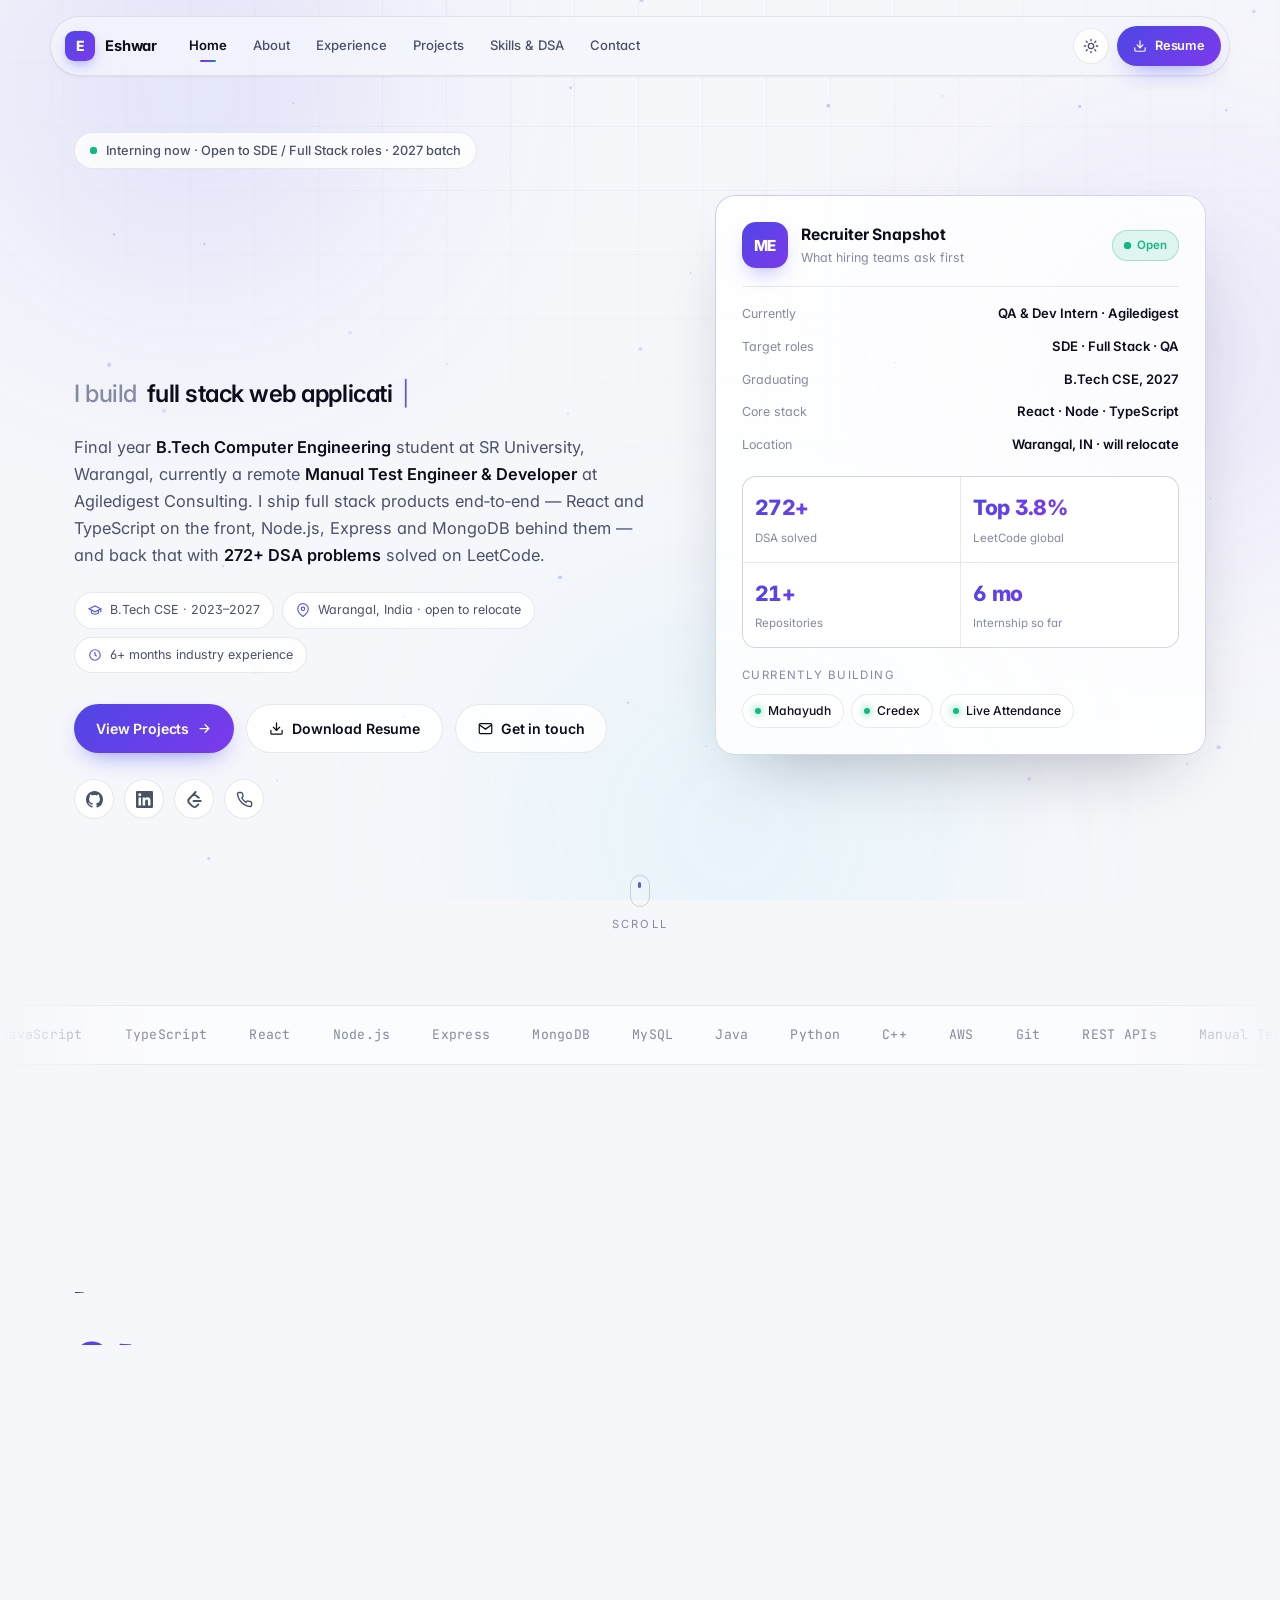
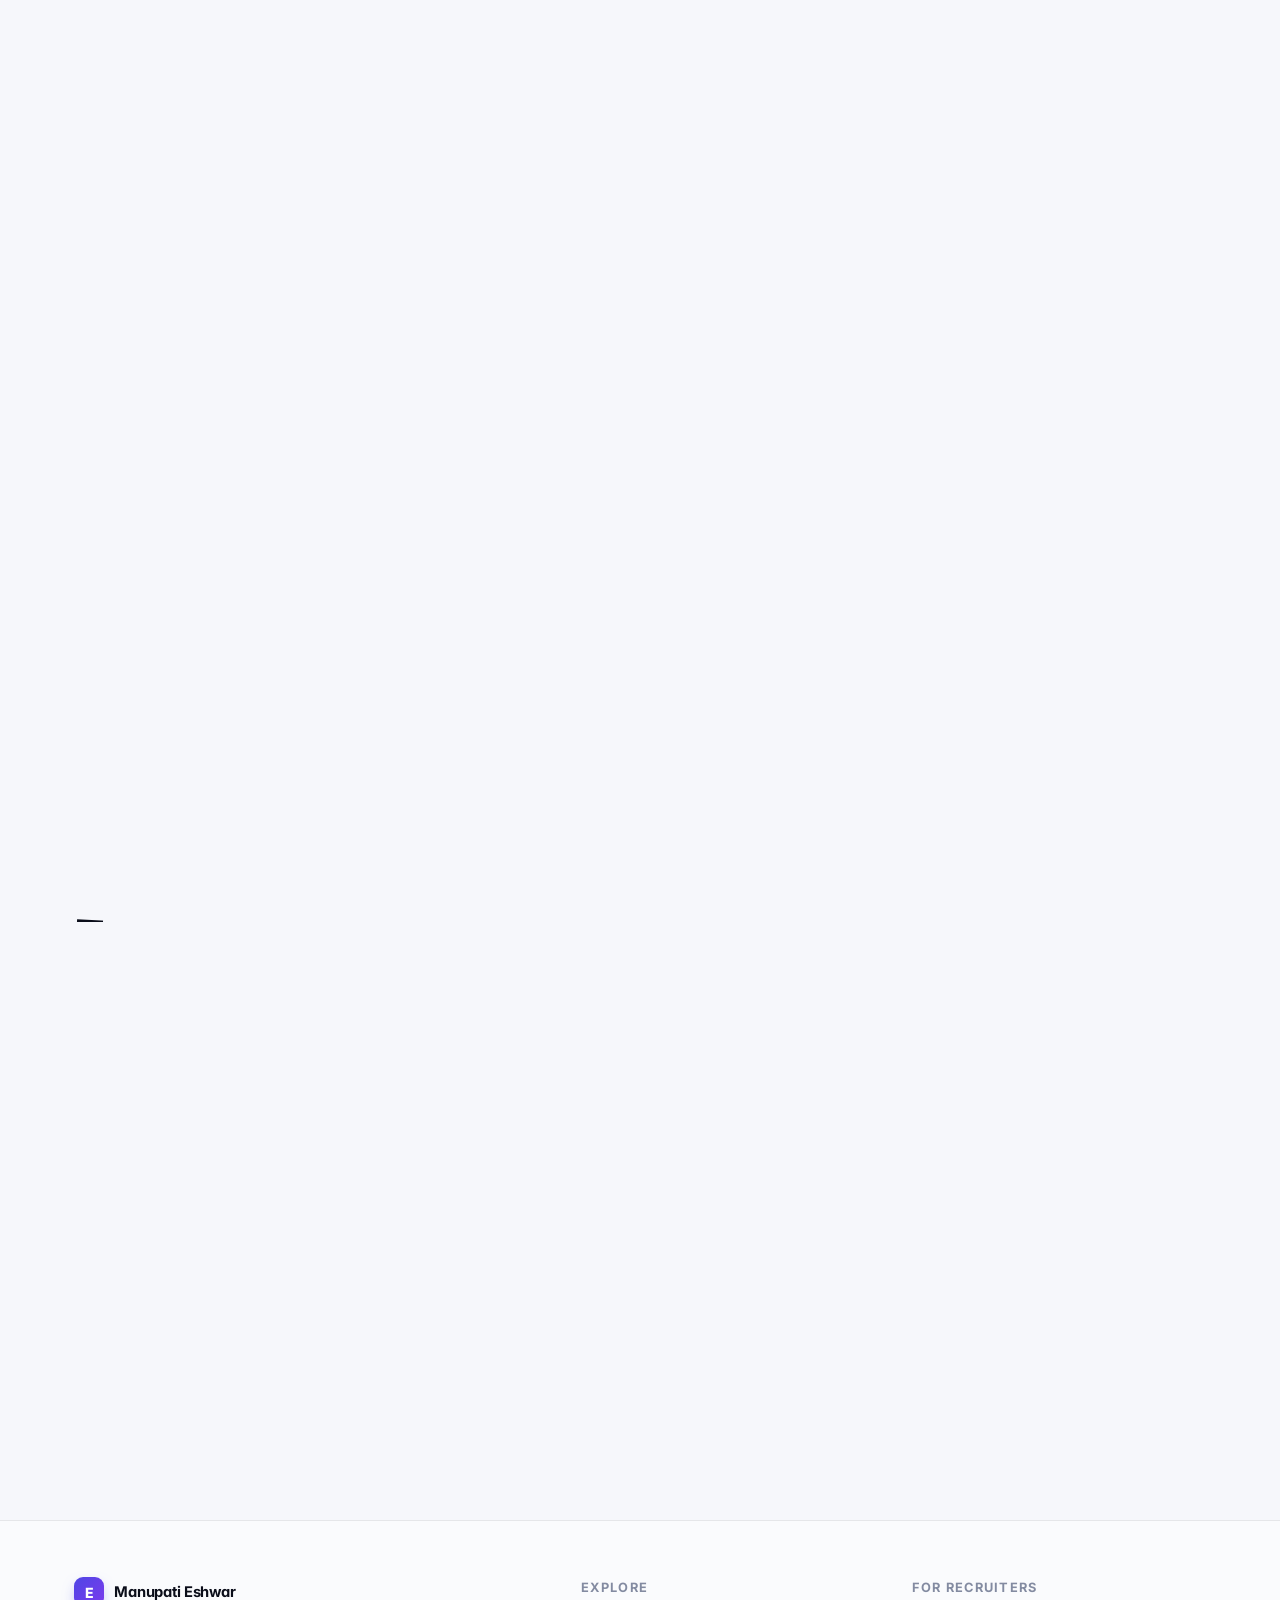
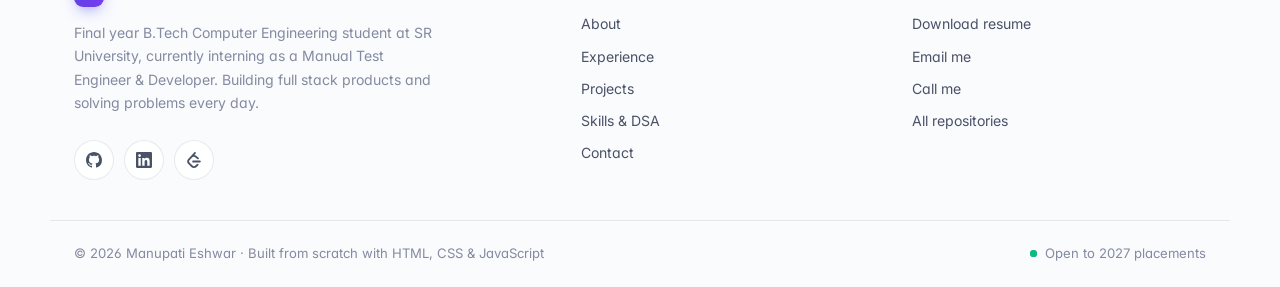
==== commit fcb91ad4: "feat: split portfolio into six pages, add Agiledigest internship Restructure the single-page site in" ====
--- a/index.html
+++ b/index.html
@@ -3,17 +3,17 @@
 <head>
   <meta charset="UTF-8" />
   <meta name="viewport" content="width=device-width, initial-scale=1.0" />
-  <title>Manupati Eshwar — Full Stack Developer | B.Tech CSE 2027</title>
-
-  <meta name="description" content="Manupati Eshwar — final year B.Tech Computer Engineering student at SR University (2027 batch). Full Stack Developer (MERN, TypeScript, AWS) with 272+ DSA problems solved. Open to SDE and Full Stack internships and full-time roles." />
-  <meta name="keywords" content="Manupati Eshwar, Full Stack Developer, MERN Stack, React, Node.js, TypeScript, AWS, DSA, SR University, 2027 batch, placement, SDE fresher" />
+  <title>Manupati Eshwar — Full Stack Developer &amp; QA Intern | B.Tech CSE 2027</title>
+
+  <meta name="description" content="Manupati Eshwar — final year B.Tech Computer Engineering student at SR University (2027 batch), currently a remote Manual Test Engineer &amp; Developer intern at Agiledigest Consulting. Full stack developer (MERN, TypeScript, AWS) with 272+ DSA problems solved." />
+  <meta name="keywords" content="Manupati Eshwar, Full Stack Developer, Manual Testing, QA Engineer, MERN Stack, React, Node.js, TypeScript, AWS, DSA, SR University, 2027 batch, placement, SDE fresher" />
   <meta name="author" content="Manupati Eshwar" />
   <meta name="robots" content="index, follow" />
   <meta name="theme-color" content="#07080D" />
 
   <meta property="og:type" content="website" />
-  <meta property="og:title" content="Manupati Eshwar — Full Stack Developer | B.Tech CSE 2027" />
-  <meta property="og:description" content="Final year B.Tech student building production-grade full stack applications. 272+ DSA problems solved, top 3.8% on LeetCode. Open to SDE roles." />
+  <meta property="og:title" content="Manupati Eshwar — Full Stack Developer &amp; QA Intern | B.Tech CSE 2027" />
+  <meta property="og:description" content="Manupati Eshwar — final year B.Tech Computer Engineering student at SR University (2027 batch), currently a remote Manual Test Engineer &amp; Developer intern at Agiledigest Consulting. Full stack developer (MERN, TypeScript, AWS) with 272+ DSA problems solved." />
   <meta property="og:url" content="https://github.com/Eshwarmanupati" />
   <meta name="twitter:card" content="summary_large_image" />
 
@@ -28,10 +28,14 @@
     "@context": "https://schema.org",
     "@type": "Person",
     "name": "Manupati Eshwar",
-    "jobTitle": "Full Stack Developer",
+    "jobTitle": "Manual Test Engineer & Developer (Intern)",
     "email": "mailto:eshwarmanupati@gmail.com",
     "telephone": "+91-8074815165",
     "url": "https://github.com/Eshwarmanupati",
+    "worksFor": {
+      "@type": "Organization",
+      "name": "Agiledigest Consulting Private Limited"
+    },
     "alumniOf": { "@type": "CollegeOrUniversity", "name": "SR University, Warangal" },
     "address": { "@type": "PostalAddress", "addressLocality": "Warangal", "addressRegion": "Telangana", "addressCountry": "India" },
     "sameAs": [
@@ -39,11 +43,14 @@
       "https://www.linkedin.com/in/manupati-eshwar-384b6b22a/",
       "https://leetcode.com/u/Eshwar20/"
     ],
-    "knowsAbout": ["Full Stack Development", "React", "Node.js", "TypeScript", "MongoDB", "AWS", "Data Structures and Algorithms"]
+    "knowsAbout": ["Full Stack Development", "React", "Node.js", "TypeScript", "MongoDB", "AWS", "Manual Software Testing", "Quality Assurance", "Data Structures and Algorithms"]
   }
   </script>
 </head>
 <body>
+
+  <!-- PAGE TRANSITION CURTAIN (retracts on load, closes before navigating away) -->
+  <div class="page-fx in" id="page-fx" aria-hidden="true"><i></i><i></i><i></i><i></i><i></i></div>
 
   <!-- LOADER -->
   <div id="loader" aria-hidden="true">
@@ -70,25 +77,23 @@
   <!-- SCROLL PROGRESS -->
   <div class="scroll-progress" aria-hidden="true"><span id="scroll-bar"></span></div>
 
-  <a href="#hero" class="skip-link">Skip to content</a>
+  <a href="#main" class="skip-link">Skip to content</a>
 
   <!-- NAV -->
   <header class="nav-wrap">
     <nav class="navbar" id="navbar" aria-label="Main navigation">
-      <a href="#hero" class="nav-logo" aria-label="Home">
+      <a href="index.html" class="nav-logo" aria-label="Home">
         <span class="nav-logo-mark">E</span>
         <span class="nav-logo-text">Eshwar</span>
       </a>
 
       <div class="nav-links" id="nav-links">
-        <a href="#about">About</a>
-        <a href="#experience">Experience</a>
-        <a href="#skills">Skills</a>
-        <a href="#projects">Projects</a>
-        <a href="#dsa">DSA</a>
-        <a href="#certifications">Certs</a>
-        <a href="#education">Education</a>
-        <a href="#contact">Contact</a>
+        <a href="index.html">Home</a>
+        <a href="about.html">About</a>
+        <a href="experience.html">Experience</a>
+        <a href="projects.html">Projects</a>
+        <a href="skills.html">Skills &amp; DSA</a>
+        <a href="contact.html">Contact</a>
       </div>
 
       <div class="nav-actions">
@@ -107,7 +112,7 @@
     </nav>
   </header>
 
-  <main>
+  <main id="main">
   <!-- HERO -->
   <section class="hero" id="hero">
     <div class="shell hero-inner">
@@ -115,7 +120,7 @@
       <div class="hero-left">
         <div class="hero-badge" data-anim="fade-up">
           <span class="pulse-dot"></span>
-          Open to SDE / Full Stack roles &middot; 2027 batch
+          Interning now &middot; Open to SDE / Full Stack roles &middot; 2027 batch
         </div>
 
         <h1 class="hero-name" data-anim="chars">Manupati Eshwar</h1>
@@ -126,8 +131,9 @@
         </div>
 
         <p class="hero-desc" data-anim="fade-up" data-delay="200">
-          Final&nbsp;year <strong>B.Tech Computer Engineering</strong> student at SR University, Warangal.
-          I design and ship full stack products end&#8209;to&#8209;end &mdash; React and TypeScript on the front,
+          Final&nbsp;year <strong>B.Tech Computer Engineering</strong> student at SR University, Warangal,
+          currently a remote <strong>Manual Test Engineer &amp; Developer</strong> at Agiledigest Consulting.
+          I ship full stack products end&#8209;to&#8209;end &mdash; React and TypeScript on the front,
           Node.js, Express and MongoDB behind them &mdash; and back that with
           <strong>272+ DSA problems</strong> solved on LeetCode.
         </p>
@@ -143,12 +149,12 @@
           </span>
           <span class="hero-meta-item">
             <svg viewBox="0 0 24 24" fill="none" stroke="currentColor" stroke-width="2"><circle cx="12" cy="12" r="9"/><polyline points="12 7 12 12 15 14"/></svg>
-            Available for internships now
+            6+ months industry experience
           </span>
         </div>
 
         <div class="hero-cta" data-anim="fade-up" data-delay="320">
-          <a href="#projects" class="btn btn-primary magnetic">
+          <a href="projects.html" class="btn btn-primary magnetic">
             View Projects
             <svg width="15" height="15" viewBox="0 0 24 24" fill="none" stroke="currentColor" stroke-width="2" stroke-linecap="round"><path d="M5 12h14M13 6l6 6-6 6"/></svg>
           </a>
@@ -156,9 +162,9 @@
             <svg width="15" height="15" viewBox="0 0 24 24" fill="none" stroke="currentColor" stroke-width="2" stroke-linecap="round" stroke-linejoin="round"><path d="M21 15v4a2 2 0 0 1-2 2H5a2 2 0 0 1-2-2v-4"/><polyline points="7 10 12 15 17 10"/><line x1="12" y1="15" x2="12" y2="3"/></svg>
             Download Resume
           </a>
-          <a href="mailto:eshwarmanupati@gmail.com" class="btn btn-ghost magnetic">
+          <a href="contact.html" class="btn btn-ghost magnetic">
             <svg width="15" height="15" viewBox="0 0 24 24" fill="none" stroke="currentColor" stroke-width="2"><rect x="2" y="4" width="20" height="16" rx="2"/><polyline points="22,6 12,13 2,6"/></svg>
-            Email Me
+            Get in touch
           </a>
         </div>
 
@@ -191,7 +197,8 @@
           </div>
 
           <dl class="snapshot-rows">
-            <div><dt>Target roles</dt><dd>SDE &middot; Full Stack &middot; Backend</dd></div>
+            <div><dt>Currently</dt><dd>QA &amp; Dev Intern &middot; Agiledigest</dd></div>
+            <div><dt>Target roles</dt><dd>SDE &middot; Full Stack &middot; QA</dd></div>
             <div><dt>Graduating</dt><dd>B.Tech CSE, 2027</dd></div>
             <div><dt>Core stack</dt><dd>React &middot; Node &middot; TypeScript</dd></div>
             <div><dt>Location</dt><dd>Warangal, IN &middot; will relocate</dd></div>
@@ -211,8 +218,8 @@
               <span class="stat-label">Repositories</span>
             </div>
             <div class="stat">
-              <span class="stat-value" data-count="5">0</span>
-              <span class="stat-label">Certifications</span>
+              <span class="stat-value" data-count="6" data-suffix=" mo">0</span>
+              <span class="stat-label">Internship so far</span>
             </div>
           </div>
 
@@ -228,7 +235,7 @@
       </aside>
     </div>
 
-    <a href="#about" class="scroll-hint" aria-label="Scroll to about">
+    <a href="#now" class="scroll-hint" aria-label="Scroll down">
       <span class="mouse"><span></span></span>
       Scroll
     </a>
@@ -237,514 +244,118 @@
   <!-- TECH MARQUEE -->
   <div class="marquee" aria-hidden="true">
     <div class="marquee-track">
-      <span>JavaScript</span><span>TypeScript</span><span>React</span><span>Node.js</span><span>Express</span><span>MongoDB</span><span>MySQL</span><span>Java</span><span>Python</span><span>C++</span><span>AWS</span><span>Git</span><span>REST APIs</span><span>Data Structures</span><span>System Design</span><span>Prompt Engineering</span>
-      <span>JavaScript</span><span>TypeScript</span><span>React</span><span>Node.js</span><span>Express</span><span>MongoDB</span><span>MySQL</span><span>Java</span><span>Python</span><span>C++</span><span>AWS</span><span>Git</span><span>REST APIs</span><span>Data Structures</span><span>System Design</span><span>Prompt Engineering</span>
+      <span>JavaScript</span><span>TypeScript</span><span>React</span><span>Node.js</span><span>Express</span><span>MongoDB</span><span>MySQL</span><span>Java</span><span>Python</span><span>C++</span><span>AWS</span><span>Git</span><span>REST APIs</span><span>Manual Testing</span><span>Test Cases</span><span>JIRA</span><span>Postman</span><span>Data Structures</span><span>System Design</span>
+      <span>JavaScript</span><span>TypeScript</span><span>React</span><span>Node.js</span><span>Express</span><span>MongoDB</span><span>MySQL</span><span>Java</span><span>Python</span><span>C++</span><span>AWS</span><span>Git</span><span>REST APIs</span><span>Manual Testing</span><span>Test Cases</span><span>JIRA</span><span>Postman</span><span>Data Structures</span><span>System Design</span>
     </div>
   </div>
 
-  <!-- ABOUT -->
-  <section class="section" id="about">
+  <!-- CURRENTLY -->
+  <section class="section" id="now">
     <div class="shell">
       <header class="section-head">
-        <span class="section-kicker" data-anim="fade-up">01 &mdash; About</span>
-        <h2 class="section-title" data-anim="fade-up" data-delay="60">An engineering student who <span class="grad">ships</span></h2>
-        <p class="section-sub" data-anim="fade-up" data-delay="120">Four years of coursework, six shipped applications, and a daily DSA habit.</p>
+        <span class="section-kicker" data-anim="fade-up">Right now</span>
+        <h2 class="section-title" data-anim="words" data-delay="60">Working remotely as a <span class="grad">QA &amp; Developer</span></h2>
+        <p class="section-sub" data-anim="fade-up" data-delay="120">Six months into my first industry role &mdash; and continuing alongside final year until placements.</p>
       </header>
 
-      <div class="about-grid">
-        <div class="about-code card" data-anim="fade-right">
-          <div class="code-bar"><i></i><i></i><i></i><span>about.ts</span></div>
-          <pre><code><span class="c-key">const</span> <span class="c-var">eshwar</span>: <span class="c-type">Engineer</span> = {
-  <span class="c-prop">name</span>: <span class="c-str">"Manupati Eshwar"</span>,
-  <span class="c-prop">role</span>: <span class="c-str">"Full Stack Developer"</span>,
-  <span class="c-prop">education</span>: <span class="c-str">"B.Tech CSE, SR University"</span>,
-  <span class="c-prop">year</span>: <span class="c-num">4</span>, <span class="c-cmt">// final year, 2027 batch</span>
-  <span class="c-prop">stack</span>: [<span class="c-str">"React"</span>, <span class="c-str">"TypeScript"</span>, <span class="c-str">"Node"</span>],
-  <span class="c-prop">cloud</span>: [<span class="c-str">"AWS"</span>],
-  <span class="c-prop">dsa</span>: { <span class="c-prop">solved</span>: <span class="c-num">272</span>, <span class="c-prop">rank</span>: <span class="c-str">"top 3.8%"</span> },
-  <span class="c-prop">openTo</span>: [<span class="c-str">"SDE"</span>, <span class="c-str">"Full Stack"</span>, <span class="c-str">"Backend"</span>],
-  <span class="c-prop">motto</span>: <span class="c-str">"Build. Ship. Repeat."</span>
-};</code></pre>
-        </div>
-
-        <div class="about-copy" data-anim="fade-left" data-delay="80">
-          <p>
-            I am in my <strong>final year of B.Tech Computer Engineering</strong> at SR University, and most of
-            what I know came from building things people actually use &mdash; a job platform for students, a
-            digital wallet, a real-time attendance system for classrooms.
-          </p>
-          <p>
-            I like owning a feature from schema to deployment: modelling the data, writing the API, wiring the
-            UI, and handling the edge cases nobody demos. Alongside that I keep a steady DSA routine, which is
-            where the <strong>272+ solved problems and top 3.8% LeetCode standing</strong> come from.
-          </p>
-          <p>
-            Right now I am looking for a <strong>software engineering internship or full-time role</strong>
-            where I can work on real products with engineers who review code seriously.
-          </p>
-
-          <ul class="about-points">
-            <li>
-              <span class="about-point-icon">
-                <svg viewBox="0 0 24 24" fill="none" stroke="currentColor" stroke-width="2"><polyline points="16 18 22 12 16 6"/><polyline points="8 6 2 12 8 18"/></svg>
-              </span>
-              <div><strong>End-to-end delivery</strong><p>Auth, REST APIs, database design, responsive UI, deployment.</p></div>
-            </li>
-            <li>
-              <span class="about-point-icon">
-                <svg viewBox="0 0 24 24" fill="none" stroke="currentColor" stroke-width="2"><path d="M12 2l3 6 6 .9-4.5 4.3 1.1 6.3L12 16.5 6.4 19.5l1.1-6.3L3 8.9 9 8z"/></svg>
-              </span>
-              <div><strong>Problem solving</strong><p>272+ LeetCode problems, 75.3% acceptance, beats 96.2% of users.</p></div>
-            </li>
-            <li>
-              <span class="about-point-icon">
-                <svg viewBox="0 0 24 24" fill="none" stroke="currentColor" stroke-width="2"><path d="M20 21v-2a4 4 0 0 0-4-4H8a4 4 0 0 0-4 4v2"/><circle cx="12" cy="7" r="4"/></svg>
-              </span>
-              <div><strong>Team delivery</strong><p>Built Mahayudh with a 3+ developer team under hackathon deadlines.</p></div>
-            </li>
-          </ul>
-        </div>
+      <article class="card now-card" data-anim="rise">
+        <div class="now-head">
+          <span class="now-logo">AD</span>
+          <div class="now-titles">
+            <h3>Manual Test Engineer &amp; Developer &mdash; Intern</h3>
+            <p>Agiledigest Consulting Private Limited &middot; Remote &middot; Mar 2026 &ndash; Present</p>
+          </div>
+          <span class="badge-live"><span class="pulse-dot"></span>Currently working</span>
+        </div>
+
+        <div class="now-body">
+          <div class="now-facts">
+            <span class="now-fact"><svg viewBox="0 0 24 24" fill="none" stroke="currentColor" stroke-width="2"><circle cx="12" cy="12" r="9"/><polyline points="12 7 12 12 15 14"/></svg>6+ months and ongoing</span>
+            <span class="now-fact"><svg viewBox="0 0 24 24" fill="none" stroke="currentColor" stroke-width="2"><circle cx="12" cy="12" r="10"/><line x1="2" y1="12" x2="22" y2="12"/><path d="M12 2a15.3 15.3 0 0 1 4 10 15.3 15.3 0 0 1-4 10 15.3 15.3 0 0 1-4-10 15.3 15.3 0 0 1 4-10z"/></svg>Fully remote</span>
+            <span class="now-fact"><svg viewBox="0 0 24 24" fill="none" stroke="currentColor" stroke-width="2"><path d="M9 11l3 3L22 4"/><path d="M21 12v7a2 2 0 0 1-2 2H5a2 2 0 0 1-2-2V5a2 2 0 0 1 2-2h11"/></svg>Manual QA + development</span>
+            <span class="now-fact"><svg viewBox="0 0 24 24" fill="none" stroke="currentColor" stroke-width="2"><path d="M22 10v6M2 10l10-5 10 5-10 5z"/><path d="M6 12v5c3 3 9 3 12 0v-5"/></svg>Alongside final year</span>
+          </div>
+
+          <div class="now-cols">
+            <div>
+              <h4>What I do there</h4>
+              <ul class="now-list">
+                <li>Write and execute manual test cases against requirements before each release.</li>
+                <li>Run functional, regression and cross-browser passes on web modules.</li>
+                <li>Log defects with clear reproduction steps, severity and evidence, then retest fixes.</li>
+                <li>Pick up development tasks &mdash; bug fixes and small features &mdash; alongside the QA work.</li>
+              </ul>
+            </div>
+            <div>
+              <h4>What it taught me</h4>
+              <ul class="now-list qa">
+                <li>How a real SDLC/STLC cycle runs, from requirement to sign-off.</li>
+                <li>To read a feature the way a user will break it, not the way I built it.</li>
+                <li>Writing code that is easier to test &mdash; smaller units, clearer states.</li>
+                <li>Communicating findings to developers without friction.</li>
+              </ul>
+            </div>
+          </div>
+
+          <div class="tag-row"><span>Manual Testing</span><span>Test Case Design</span><span>Regression Testing</span><span>Bug Reporting</span><span>SDLC / STLC</span><span>API Testing</span><span>SQL</span><span>Agile</span></div>
+
+          <a href="experience.html" class="btn btn-ghost magnetic" style="justify-self:start">
+            See the full experience
+            <svg width="15" height="15" viewBox="0 0 24 24" fill="none" stroke="currentColor" stroke-width="2" stroke-linecap="round"><path d="M5 12h14M13 6l6 6-6 6"/></svg>
+          </a>
+        </div>
+      </article>
+
+      <div class="strip" data-anim="fade-up" data-delay="80" style="margin-top:22px">
+        <div><div class="strip-value" data-count="6" data-suffix="+">0</div><div class="strip-label">Months of industry experience</div></div>
+        <div><div class="strip-value" data-count="6">0</div><div class="strip-label">Full stack apps shipped</div></div>
+        <div><div class="strip-value" data-count="272" data-suffix="+">0</div><div class="strip-label">DSA problems solved</div></div>
+        <div><div class="strip-value" data-count="5">0</div><div class="strip-label">Industry certifications</div></div>
       </div>
     </div>
   </section>
 
-  <!-- EXPERIENCE -->
-  <section class="section" id="experience">
+  <!-- EXPLORE -->
+  <section class="section" id="explore">
     <div class="shell">
       <header class="section-head">
-        <span class="section-kicker" data-anim="fade-up">02 &mdash; Experience</span>
-        <h2 class="section-title" data-anim="fade-up" data-delay="60">Where I have <span class="grad">worked &amp; built</span></h2>
-        <p class="section-sub" data-anim="fade-up" data-delay="120">Training, team projects, and the work behind the repositories.</p>
+        <span class="section-kicker" data-anim="fade-up">Explore</span>
+        <h2 class="section-title" data-anim="words" data-delay="60">Everything, <span class="grad">one page at a time</span></h2>
+        <p class="section-sub" data-anim="fade-up" data-delay="120">Short on time? The experience and projects pages carry the most signal.</p>
       </header>
 
-      <ol class="timeline" id="timeline">
-        <li class="tl-item" data-anim="fade-up">
-          <span class="tl-node"></span>
-          <div class="tl-card card">
-            <div class="tl-top">
-              <div>
-                <h3>Java Full Stack Development &mdash; Internship / Training</h3>
-                <p class="tl-org">Industry training programme</p>
-              </div>
-              <span class="tl-date">2024</span>
-            </div>
-            <ul class="tl-points">
-              <li>Completed a structured Java full stack programme covering Spring Boot, Hibernate and MySQL.</li>
-              <li>Built CRUD-driven web modules with server-side validation and relational schema design.</li>
-              <li>Practised MVC layering, REST endpoints and Bootstrap-based responsive interfaces.</li>
-            </ul>
-            <div class="tag-row"><span>Java</span><span>Spring Boot</span><span>Hibernate</span><span>MySQL</span><span>Bootstrap</span></div>
-          </div>
-        </li>
-
-        <li class="tl-item" data-anim="fade-up" data-delay="80">
-          <span class="tl-node"></span>
-          <div class="tl-card card">
-            <div class="tl-top">
-              <div>
-                <h3>Full Stack Developer &mdash; Mahayudh (Team Project)</h3>
-                <p class="tl-org">Hackathon build &middot; team of 3+ developers</p>
-              </div>
-              <span class="tl-date">2026</span>
-            </div>
-            <ul class="tl-points">
-              <li>Co-built a two-sided job and opportunity platform for students and recruiters.</li>
-              <li>Implemented role-based authentication separating student and recruiter permissions.</li>
-              <li>Shipped the job posting and application pipeline with real-time status updates.</li>
-              <li>Collaborated in a shared TypeScript codebase using branch-based Git workflow.</li>
-            </ul>
-            <div class="tag-row"><span>TypeScript</span><span>React</span><span>Node.js</span><span>MongoDB</span></div>
-          </div>
-        </li>
-
-        <li class="tl-item" data-anim="fade-up" data-delay="160">
-          <span class="tl-node"></span>
-          <div class="tl-card card">
-            <div class="tl-top">
-              <div>
-                <h3>Independent Projects &mdash; Full Stack</h3>
-                <p class="tl-org">Self-directed &middot; 6 shipped applications</p>
-              </div>
-              <span class="tl-date">2024 &mdash; Present</span>
-            </div>
-            <ul class="tl-points">
-              <li>Designed and delivered Mini PayTM, Live Attendance, Credex, Prowider Mini, an LMS and a chat app.</li>
-              <li>Owned data modelling, REST API design, authentication and responsive front ends on each.</li>
-              <li>Maintain 21+ public repositories with documented, reviewable source code.</li>
-            </ul>
-            <div class="tag-row"><span>MERN</span><span>REST APIs</span><span>Auth</span><span>Git</span></div>
-          </div>
-        </li>
-      </ol>
-    </div>
-  </section>
-
-  <!-- SKILLS -->
-  <section class="section" id="skills">
-    <div class="shell">
-      <header class="section-head">
-        <span class="section-kicker" data-anim="fade-up">03 &mdash; Skills</span>
-        <h2 class="section-title" data-anim="fade-up" data-delay="60">The <span class="grad">toolkit</span></h2>
-        <p class="section-sub" data-anim="fade-up" data-delay="120">What I reach for when building production-style applications.</p>
-      </header>
-
-      <div class="skills-grid">
-        <article class="card skill-card tilt" data-anim="fade-up">
-          <div class="skill-icon i-violet"><svg viewBox="0 0 24 24" fill="none" stroke="currentColor" stroke-width="1.6"><rect x="2" y="3" width="20" height="14" rx="2"/><line x1="8" y1="21" x2="16" y2="21"/><line x1="12" y1="17" x2="12" y2="21"/></svg></div>
-          <h3>Frontend</h3>
-          <p>Component-driven interfaces that hold up on a phone and a projector.</p>
-          <div class="tag-row"><span>React</span><span>JavaScript</span><span>TypeScript</span><span>HTML5</span><span>CSS3</span><span>Responsive UI</span></div>
-        </article>
-
-        <article class="card skill-card tilt" data-anim="fade-up" data-delay="60">
-          <div class="skill-icon i-indigo"><svg viewBox="0 0 24 24" fill="none" stroke="currentColor" stroke-width="1.6"><rect x="4" y="4" width="16" height="16" rx="2"/><path d="M9 9h6v6H9z"/><path d="M15 2v2M9 2v2M15 20v2M9 20v2M2 15h2M2 9h2M20 15h2M20 9h2"/></svg></div>
-          <h3>Backend</h3>
-          <p>REST APIs, authentication, and the business logic underneath them.</p>
-          <div class="tag-row"><span>Node.js</span><span>Express.js</span><span>REST APIs</span><span>JWT Auth</span><span>Java</span><span>Spring Boot</span></div>
-        </article>
-
-        <article class="card skill-card tilt" data-anim="fade-up" data-delay="120">
-          <div class="skill-icon i-cyan"><svg viewBox="0 0 24 24" fill="none" stroke="currentColor" stroke-width="1.6"><ellipse cx="12" cy="5" rx="9" ry="3"/><path d="M21 12c0 1.66-4 3-9 3s-9-1.34-9-3"/><path d="M3 5v14c0 1.66 4 3 9 3s9-1.34 9-3V5"/></svg></div>
-          <h3>Databases</h3>
-          <p>Schema design, relationships and queries that hold up under load.</p>
-          <div class="tag-row"><span>MongoDB</span><span>MySQL</span><span>Mongoose</span><span>Schema Design</span></div>
-        </article>
-
-        <article class="card skill-card tilt" data-anim="fade-up" data-delay="180">
-          <div class="skill-icon i-emerald"><svg viewBox="0 0 24 24" fill="none" stroke="currentColor" stroke-width="1.6"><path d="M17.5 19H9a7 7 0 1 1 6.71-9h1.79a4.5 4.5 0 1 1 0 9Z"/></svg></div>
-          <h3>Cloud &amp; Tools</h3>
-          <p>Getting code off localhost and into somewhere people can reach it.</p>
-          <div class="tag-row"><span>AWS Cloud</span><span>Git</span><span>GitHub</span><span>Vercel</span><span>Postman</span></div>
-        </article>
-
-        <article class="card skill-card tilt" data-anim="fade-up" data-delay="240">
-          <div class="skill-icon i-amber"><svg viewBox="0 0 24 24" fill="none" stroke="currentColor" stroke-width="1.6"><polyline points="16 18 22 12 16 6"/><polyline points="8 6 2 12 8 18"/><line x1="14" y1="4" x2="10" y2="20"/></svg></div>
-          <h3>Languages</h3>
-          <p>Comfortable switching syntax when the problem calls for it.</p>
-          <div class="tag-row"><span>Java</span><span>JavaScript</span><span>TypeScript</span><span>Python</span><span>C++</span><span>SQL</span></div>
-        </article>
-
-        <article class="card skill-card tilt" data-anim="fade-up" data-delay="300">
-          <div class="skill-icon i-rose"><svg viewBox="0 0 24 24" fill="none" stroke="currentColor" stroke-width="1.6"><circle cx="12" cy="12" r="10"/><path d="M9.09 9a3 3 0 0 1 5.83 1c0 2-3 3-3 3"/><line x1="12" y1="17" x2="12.01" y2="17"/></svg></div>
-          <h3>CS Fundamentals</h3>
-          <p>The interview-facing core, practised rather than memorised.</p>
-          <div class="tag-row"><span>Data Structures</span><span>Algorithms</span><span>OOP</span><span>DBMS</span><span>Operating Systems</span><span>Computer Networks</span></div>
-        </article>
-      </div>
-    </div>
-  </section>
-
-  <!-- PROJECTS -->
-  <section class="section" id="projects">
-    <div class="shell">
-      <header class="section-head">
-        <span class="section-kicker" data-anim="fade-up">04 &mdash; Projects</span>
-        <h2 class="section-title" data-anim="fade-up" data-delay="60">Things I have <span class="grad">shipped</span></h2>
-        <p class="section-sub" data-anim="fade-up" data-delay="120">Each one solved a real problem for a real group of users.</p>
-      </header>
-
-      <article class="featured card tilt" data-anim="fade-up">
-        <div class="featured-visual">
-          <span class="featured-ribbon">Flagship</span>
-          <div class="featured-glyph">
-            <svg viewBox="0 0 24 24" fill="none" stroke="currentColor" stroke-width="1"><path d="M16 21v-2a4 4 0 0 0-4-4H6a4 4 0 0 0-4 4v2"/><circle cx="9" cy="7" r="4"/><path d="M22 21v-2a4 4 0 0 0-3-3.87"/><path d="M16 3.13a4 4 0 0 1 0 7.75"/></svg>
-          </div>
-          <div class="featured-metrics">
-            <div><strong>2</strong><span>user roles</span></div>
-            <div><strong>3+</strong><span>devs on team</span></div>
-            <div><strong>TS</strong><span>codebase</span></div>
-          </div>
-        </div>
-        <div class="featured-body">
-          <h3>Mahayudh &mdash; Job &amp; Opportunity Platform</h3>
-          <p class="featured-lead">
-            A two-sided platform where students discover jobs, internships and competitions while recruiters
-            post and manage openings &mdash; built with a team of 3+ developers under hackathon deadlines.
-          </p>
-          <ul class="check-list">
-            <li>Role-based authentication separating student and recruiter permissions</li>
-            <li>Job posting, discovery and application pipeline with real-time status</li>
-            <li>Recruiter dashboard for managing listings and reviewing applicants</li>
-            <li>TypeScript throughout for type-safe contracts across the team</li>
-          </ul>
-          <div class="tag-row"><span>TypeScript</span><span>React</span><span>Node.js</span><span>MongoDB</span></div>
-          <div class="project-links">
-            <a href="https://github.com/Eshwarmanupati/Mahayudh" class="btn btn-sm btn-primary magnetic" target="_blank" rel="noopener noreferrer">
-              <svg width="14" height="14" viewBox="0 0 24 24" fill="currentColor"><path d="M12 0C5.37 0 0 5.37 0 12c0 5.31 3.435 9.795 8.205 11.385.6.105.825-.255.825-.57 0-.285-.015-1.23-.015-2.235-3.015.555-3.795-.735-4.035-1.41-.135-.345-.72-1.41-1.23-1.695-.42-.225-1.02-.78-.015-.795.945-.015 1.62.87 1.845 1.23 1.08 1.815 2.805 1.305 3.495.99.105-.78.42-1.305.765-1.605-2.67-.3-5.46-1.335-5.46-5.925 0-1.305.465-2.385 1.23-3.225-.12-.3-.54-1.53.12-3.18 0 0 1.005-.315 3.3 1.23.96-.27 1.98-.405 3-.405s2.04.135 3 .405c2.295-1.56 3.3-1.23 3.3-1.23.66 1.65.24 2.88.12 3.18.765.84 1.23 1.905 1.23 3.225 0 4.605-2.805 5.625-5.475 5.925.435.375.81 1.095.81 2.22 0 1.605-.015 2.895-.015 3.3 0 .315.225.69.825.57A12.02 12.02 0 0 0 24 12c0-6.63-5.37-12-12-12z"/></svg>
-              Source Code
-            </a>
-          </div>
-        </div>
-      </article>
-
-      <div class="filters" id="filters" data-anim="fade-up" role="tablist" aria-label="Project filters">
-        <button class="filter active" data-filter="all" role="tab" aria-selected="true">All</button>
-        <button class="filter" data-filter="fullstack" role="tab" aria-selected="false">Full Stack</button>
-        <button class="filter" data-filter="typescript" role="tab" aria-selected="false">TypeScript</button>
-        <button class="filter" data-filter="realtime" role="tab" aria-selected="false">Real-time</button>
-      </div>
-
-      <div class="projects-grid" id="projects-grid"></div>
+      <div class="teaser-grid" data-stagger="80">
+        <a href="about.html" class="card teaser tilt" data-anim="flip-up">
+          <span class="teaser-num">01 / ABOUT</span>
+          <h3>Who I am</h3>
+          <p>Final year CSE at SR University, how I work, and the coursework behind it.</p>
+          <span class="teaser-go">Read about me <svg width="14" height="14" viewBox="0 0 24 24" fill="none" stroke="currentColor" stroke-width="2" stroke-linecap="round"><path d="M5 12h14M13 6l6 6-6 6"/></svg></span>
+        </a>
+        <a href="experience.html" class="card teaser tilt" data-anim="flip-up">
+          <span class="teaser-num">02 / EXPERIENCE</span>
+          <h3>Where I work</h3>
+          <p>My current QA &amp; development internship at Agiledigest, plus earlier training and team builds.</p>
+          <span class="teaser-go">See experience <svg width="14" height="14" viewBox="0 0 24 24" fill="none" stroke="currentColor" stroke-width="2" stroke-linecap="round"><path d="M5 12h14M13 6l6 6-6 6"/></svg></span>
+        </a>
+        <a href="projects.html" class="card teaser tilt" data-anim="flip-up">
+          <span class="teaser-num">03 / PROJECTS</span>
+          <h3>What I ship</h3>
+          <p>Six full stack applications &mdash; wallets, attendance, LMS, chat &mdash; with source on GitHub.</p>
+          <span class="teaser-go">Browse projects <svg width="14" height="14" viewBox="0 0 24 24" fill="none" stroke="currentColor" stroke-width="2" stroke-linecap="round"><path d="M5 12h14M13 6l6 6-6 6"/></svg></span>
+        </a>
+        <a href="skills.html" class="card teaser tilt" data-anim="flip-up">
+          <span class="teaser-num">04 / SKILLS &amp; DSA</span>
+          <h3>What I know</h3>
+          <p>The toolkit, honest proficiency levels, and 272+ solved problems broken down by difficulty.</p>
+          <span class="teaser-go">View skills <svg width="14" height="14" viewBox="0 0 24 24" fill="none" stroke="currentColor" stroke-width="2" stroke-linecap="round"><path d="M5 12h14M13 6l6 6-6 6"/></svg></span>
+        </a>
+      </div>
 
       <div class="section-cta" data-anim="fade-up">
-        <a href="https://github.com/Eshwarmanupati?tab=repositories" class="btn btn-ghost magnetic" target="_blank" rel="noopener noreferrer">
-          See all 21+ repositories on GitHub
-          <svg width="14" height="14" viewBox="0 0 24 24" fill="none" stroke="currentColor" stroke-width="2" stroke-linecap="round"><path d="M7 17 17 7M8 7h9v9"/></svg>
-        </a>
-      </div>
-    </div>
-  </section>
-
-  <!-- DSA -->
-  <section class="section" id="dsa">
-    <div class="shell">
-      <header class="section-head">
-        <span class="section-kicker" data-anim="fade-up">05 &mdash; Problem Solving</span>
-        <h2 class="section-title" data-anim="fade-up" data-delay="60">DSA, <span class="grad">every day</span></h2>
-        <p class="section-sub" data-anim="fade-up" data-delay="120">The part of prep that shows up in interviews &mdash; and in cleaner production code.</p>
-      </header>
-
-      <div class="dsa-grid">
-        <div class="card dsa-rings" data-anim="fade-right">
-          <h3 class="card-heading">Difficulty breakdown</h3>
-          <div class="rings">
-            <div class="ring-item">
-              <svg class="ring" viewBox="0 0 120 120" aria-hidden="true">
-                <circle class="ring-bg" cx="60" cy="60" r="50"/>
-                <circle class="ring-fg easy" cx="60" cy="60" r="50" data-pct="55"/>
-              </svg>
-              <div class="ring-center"><span class="ring-val" data-count="150">0</span><span class="ring-lbl">Easy</span></div>
-            </div>
-            <div class="ring-item">
-              <svg class="ring" viewBox="0 0 120 120" aria-hidden="true">
-                <circle class="ring-bg" cx="60" cy="60" r="50"/>
-                <circle class="ring-fg medium" cx="60" cy="60" r="50" data-pct="40"/>
-              </svg>
-              <div class="ring-center"><span class="ring-val" data-count="108">0</span><span class="ring-lbl">Medium</span></div>
-            </div>
-            <div class="ring-item">
-              <svg class="ring" viewBox="0 0 120 120" aria-hidden="true">
-                <circle class="ring-bg" cx="60" cy="60" r="50"/>
-                <circle class="ring-fg hard" cx="60" cy="60" r="50" data-pct="5"/>
-              </svg>
-              <div class="ring-center"><span class="ring-val" data-count="14">0</span><span class="ring-lbl">Hard</span></div>
-            </div>
-          </div>
-          <p class="dsa-note">Each ring shows that tier&rsquo;s share of my 272+ solved problems on LeetCode.</p>
-        </div>
-
-        <div class="dsa-side">
-          <div class="dsa-stats">
-            <div class="card mini-stat" data-anim="fade-up">
-              <span class="mini-value">Top 3.8%</span>
-              <span class="mini-label">Global ranking</span>
-            </div>
-            <div class="card mini-stat" data-anim="fade-up" data-delay="60">
-              <span class="mini-value">75.3%</span>
-              <span class="mini-label">Acceptance rate</span>
-            </div>
-            <div class="card mini-stat" data-anim="fade-up" data-delay="120">
-              <span class="mini-value">96.2%</span>
-              <span class="mini-label">Users beaten</span>
-            </div>
-            <div class="card mini-stat" data-anim="fade-up" data-delay="180">
-              <span class="mini-value" data-count="272" data-suffix="+">0</span>
-              <span class="mini-label">Total solved</span>
-            </div>
-          </div>
-
-          <div class="card dsa-topics" data-anim="fade-up" data-delay="120">
-            <h3 class="card-heading">Topics I&rsquo;m strongest in</h3>
-            <div class="topic-grid">
-              <div class="topic"><strong>Graphs</strong><span>BFS &middot; DFS &middot; Union Find</span></div>
-              <div class="topic"><strong>Trees &amp; BST</strong><span>Traversals &middot; Recursion</span></div>
-              <div class="topic"><strong>Dynamic Programming</strong><span>Memoisation &middot; Tabulation</span></div>
-              <div class="topic"><strong>Core patterns</strong><span>Binary Search &middot; Sliding Window &middot; Greedy</span></div>
-            </div>
-            <a href="https://leetcode.com/u/Eshwar20/" class="btn btn-sm btn-ghost magnetic" target="_blank" rel="noopener noreferrer">
-              View LeetCode profile
-              <svg width="13" height="13" viewBox="0 0 24 24" fill="none" stroke="currentColor" stroke-width="2" stroke-linecap="round"><path d="M7 17 17 7M8 7h9v9"/></svg>
-            </a>
-          </div>
-        </div>
-      </div>
-
-      <div class="card contrib-card" data-anim="fade-up">
-        <div class="contrib-head">
-          <h3 class="card-heading">Coding activity</h3>
-          <span class="contrib-note">Consistency over intensity</span>
-        </div>
-        <div class="contrib-grid" id="contrib-grid"></div>
-        <div class="contrib-legend"><span>Less</span><i data-level="0"></i><i data-level="1"></i><i data-level="2"></i><i data-level="3"></i><i data-level="4"></i><span>More</span></div>
-      </div>
-    </div>
-  </section>
-
-  <!-- CERTIFICATIONS -->
-  <section class="section" id="certifications">
-    <div class="shell">
-      <header class="section-head">
-        <span class="section-kicker" data-anim="fade-up">06 &mdash; Certifications</span>
-        <h2 class="section-title" data-anim="fade-up" data-delay="60">Verified <span class="grad">credentials</span></h2>
-        <p class="section-sub" data-anim="fade-up" data-delay="120">Industry programmes completed alongside coursework.</p>
-      </header>
-
-      <div class="certs-grid">
-        <article class="card cert tilt" data-anim="fade-up">
-          <div class="cert-icon i-emerald"><svg viewBox="0 0 24 24" fill="none" stroke="currentColor" stroke-width="1.6"><path d="M17.5 19H9a7 7 0 1 1 6.71-9h1.79a4.5 4.5 0 1 1 0 9Z"/></svg></div>
-          <span class="cert-tag">Cloud</span>
-          <h3>AWS Academy Graduate &mdash; Cloud Foundations</h3>
-          <p class="cert-org">Amazon Web Services &middot; 2024</p>
-          <div class="tag-row"><span>EC2</span><span>S3</span><span>IAM</span><span>Cloud Architecture</span></div>
-        </article>
-
-        <article class="card cert tilt" data-anim="fade-up" data-delay="60">
-          <div class="cert-icon i-violet"><svg viewBox="0 0 24 24" fill="none" stroke="currentColor" stroke-width="1.6"><rect x="4" y="4" width="16" height="16" rx="2"/><path d="M9 9h6v6H9z"/><path d="M15 2v2M9 2v2M15 20v2M9 20v2M2 15h2M2 9h2M20 15h2M20 9h2"/></svg></div>
-          <span class="cert-tag">AI</span>
-          <h3>Building LLM Apps with Prompt Engineering</h3>
-          <p class="cert-org">NVIDIA &middot; 2024</p>
-          <div class="tag-row"><span>LLMs</span><span>Prompt Engineering</span><span>AI Apps</span></div>
-        </article>
-
-        <article class="card cert tilt" data-anim="fade-up" data-delay="120">
-          <div class="cert-icon i-indigo"><svg viewBox="0 0 24 24" fill="none" stroke="currentColor" stroke-width="1.6"><path d="M3 3v18h18"/><path d="M18.7 8l-5.1 5.2-2.8-2.7L7 14.3"/></svg></div>
-          <span class="cert-tag">Business</span>
-          <h3>Career Essentials in Business Analysis</h3>
-          <p class="cert-org">Microsoft &amp; LinkedIn &middot; 2024</p>
-          <div class="tag-row"><span>Requirements</span><span>Stakeholders</span><span>Process Mapping</span></div>
-        </article>
-
-        <article class="card cert tilt" data-anim="fade-up" data-delay="180">
-          <div class="cert-icon i-cyan"><svg viewBox="0 0 24 24" fill="none" stroke="currentColor" stroke-width="1.6"><path d="M3 3v18h18"/><rect x="7" y="13" width="3" height="5" rx="0.5"/><rect x="14" y="8" width="3" height="10" rx="0.5"/></svg></div>
-          <span class="cert-tag">Data</span>
-          <h3>GenAI Powered Data Analytics Simulation</h3>
-          <p class="cert-org">Tata via Forage &middot; 2025</p>
-          <div class="tag-row"><span>Data Analysis</span><span>GenAI</span><span>Reporting</span></div>
-        </article>
-
-        <article class="card cert tilt" data-anim="fade-up" data-delay="240">
-          <div class="cert-icon i-amber"><svg viewBox="0 0 24 24" fill="none" stroke="currentColor" stroke-width="1.6"><polyline points="16 18 22 12 16 6"/><polyline points="8 6 2 12 8 18"/><line x1="14" y1="4" x2="10" y2="20"/></svg></div>
-          <span class="cert-tag">Full Stack</span>
-          <h3>Java Full Stack Development Internship</h3>
-          <p class="cert-org">Industry training &middot; 2024</p>
-          <div class="tag-row"><span>Java</span><span>Spring Boot</span><span>Hibernate</span><span>MySQL</span></div>
-        </article>
-
-        <article class="card cert cert-cta" data-anim="fade-up" data-delay="300">
-          <h3>More on LinkedIn</h3>
-          <p class="cert-org">Full credential list with issuer verification.</p>
-          <a href="https://www.linkedin.com/in/manupati-eshwar-384b6b22a/" class="btn btn-sm btn-ghost magnetic" target="_blank" rel="noopener noreferrer">
-            View profile
-            <svg width="13" height="13" viewBox="0 0 24 24" fill="none" stroke="currentColor" stroke-width="2" stroke-linecap="round"><path d="M7 17 17 7M8 7h9v9"/></svg>
-          </a>
-        </article>
-      </div>
-    </div>
-  </section>
-
-  <!-- EDUCATION -->
-  <section class="section" id="education">
-    <div class="shell">
-      <header class="section-head">
-        <span class="section-kicker" data-anim="fade-up">07 &mdash; Education</span>
-        <h2 class="section-title" data-anim="fade-up" data-delay="60">Academic <span class="grad">background</span></h2>
-      </header>
-
-      <div class="card edu" data-anim="fade-up">
-        <div class="edu-main">
-          <div class="edu-icon"><svg viewBox="0 0 24 24" fill="none" stroke="currentColor" stroke-width="1.5"><path d="M22 10v6M2 10l10-5 10 5-10 5z"/><path d="M6 12v5c3 3 9 3 12 0v-5"/></svg></div>
-          <div>
-            <h3>B.Tech &mdash; Computer Engineering</h3>
-            <p class="edu-college">SR University, Warangal</p>
-            <div class="edu-meta">
-              <span><svg viewBox="0 0 24 24" fill="none" stroke="currentColor" stroke-width="2"><rect x="3" y="4" width="18" height="18" rx="2"/><line x1="16" y1="2" x2="16" y2="6"/><line x1="8" y1="2" x2="8" y2="6"/><line x1="3" y1="10" x2="21" y2="10"/></svg>2023 &mdash; 2027</span>
-              <span><svg viewBox="0 0 24 24" fill="none" stroke="currentColor" stroke-width="2"><path d="M21 10c0 7-9 13-9 13s-9-6-9-13a9 9 0 0 1 18 0z"/><circle cx="12" cy="10" r="3"/></svg>Warangal, Telangana</span>
-              <span class="edu-pill">Final year &middot; 4th year</span>
-              <!-- Add your CGPA here when you want it public:
-              <span class="edu-pill">CGPA 8.5 / 10</span> -->
-            </div>
-          </div>
-        </div>
-
-        <div class="edu-cols">
-          <div>
-            <h4>Core coursework</h4>
-            <div class="tag-row"><span>Data Structures</span><span>Algorithms</span><span>DBMS</span><span>Operating Systems</span><span>Computer Networks</span><span>OOP with Java</span><span>Software Engineering</span></div>
-          </div>
-          <div>
-            <h4>Focus areas</h4>
-            <div class="tag-row"><span>Full Stack Development</span><span>Cloud Computing</span><span>Artificial Intelligence</span><span>Data Analytics</span><span>System Design</span></div>
-          </div>
-        </div>
-      </div>
-    </div>
-  </section>
-
-  <!-- CONTACT -->
-  <section class="section" id="contact">
-    <div class="shell">
-      <header class="section-head">
-        <span class="section-kicker" data-anim="fade-up">08 &mdash; Contact</span>
-        <h2 class="section-title" data-anim="fade-up" data-delay="60">Let&rsquo;s <span class="grad">talk</span></h2>
-        <p class="section-sub" data-anim="fade-up" data-delay="120">Hiring for an SDE or full stack role? I reply within a day.</p>
-      </header>
-
-      <div class="contact-grid">
-        <div class="contact-info" data-anim="fade-right">
-          <a href="mailto:eshwarmanupati@gmail.com" class="card contact-row">
-            <span class="contact-ico"><svg viewBox="0 0 24 24" fill="none" stroke="currentColor" stroke-width="1.6"><rect x="2" y="4" width="20" height="16" rx="2"/><polyline points="22,6 12,13 2,6"/></svg></span>
-            <span class="contact-text"><strong>Email</strong>eshwarmanupati@gmail.com</span>
-            <svg class="contact-arrow" viewBox="0 0 24 24" fill="none" stroke="currentColor" stroke-width="2" stroke-linecap="round"><path d="M7 17 17 7M8 7h9v9"/></svg>
-          </a>
-          <a href="tel:+918074815165" class="card contact-row">
-            <span class="contact-ico"><svg viewBox="0 0 24 24" fill="none" stroke="currentColor" stroke-width="1.6"><path d="M22 16.92v3a2 2 0 0 1-2.18 2 19.79 19.79 0 0 1-8.63-3.07 19.5 19.5 0 0 1-6-6A19.79 19.79 0 0 1 2.12 4.2 2 2 0 0 1 4.11 2h3a2 2 0 0 1 2 1.72c.13.96.36 1.9.7 2.81a2 2 0 0 1-.45 2.11L8.09 9.91a16 16 0 0 0 6 6l1.27-1.27a2 2 0 0 1 2.11-.45c.91.34 1.85.57 2.81.7A2 2 0 0 1 22 16.92z"/></svg></span>
-            <span class="contact-text"><strong>Phone</strong>+91 80748 15165</span>
-            <svg class="contact-arrow" viewBox="0 0 24 24" fill="none" stroke="currentColor" stroke-width="2" stroke-linecap="round"><path d="M7 17 17 7M8 7h9v9"/></svg>
-          </a>
-          <a href="https://www.linkedin.com/in/manupati-eshwar-384b6b22a/" class="card contact-row" target="_blank" rel="noopener noreferrer">
-            <span class="contact-ico"><svg viewBox="0 0 24 24" fill="currentColor"><path d="M20.447 20.452h-3.554v-5.569c0-1.328-.027-3.037-1.852-3.037-1.853 0-2.136 1.445-2.136 2.939v5.667H9.351V9h3.414v1.561h.046c.477-.9 1.637-1.85 3.37-1.85 3.601 0 4.267 2.37 4.267 5.455v6.286zM5.337 7.433a2.062 2.062 0 0 1-2.063-2.065 2.064 2.064 0 1 1 2.063 2.065zm1.782 13.019H3.555V9h3.564v11.452zM22.225 0H1.771C.792 0 0 .774 0 1.729v20.542C0 23.227.792 24 1.771 24h20.451C23.2 24 24 23.227 24 22.271V1.729C24 .774 23.2 0 22.222 0h.003z"/></svg></span>
-            <span class="contact-text"><strong>LinkedIn</strong>in/manupati-eshwar</span>
-            <svg class="contact-arrow" viewBox="0 0 24 24" fill="none" stroke="currentColor" stroke-width="2" stroke-linecap="round"><path d="M7 17 17 7M8 7h9v9"/></svg>
-          </a>
-          <a href="https://github.com/Eshwarmanupati" class="card contact-row" target="_blank" rel="noopener noreferrer">
-            <span class="contact-ico"><svg viewBox="0 0 24 24" fill="currentColor"><path d="M12 0C5.37 0 0 5.37 0 12c0 5.31 3.435 9.795 8.205 11.385.6.105.825-.255.825-.57 0-.285-.015-1.23-.015-2.235-3.015.555-3.795-.735-4.035-1.41-.135-.345-.72-1.41-1.23-1.695-.42-.225-1.02-.78-.015-.795.945-.015 1.62.87 1.845 1.23 1.08 1.815 2.805 1.305 3.495.99.105-.78.42-1.305.765-1.605-2.67-.3-5.46-1.335-5.46-5.925 0-1.305.465-2.385 1.23-3.225-.12-.3-.54-1.53.12-3.18 0 0 1.005-.315 3.3 1.23.96-.27 1.98-.405 3-.405s2.04.135 3 .405c2.295-1.56 3.3-1.23 3.3-1.23.66 1.65.24 2.88.12 3.18.765.84 1.23 1.905 1.23 3.225 0 4.605-2.805 5.625-5.475 5.925.435.375.81 1.095.81 2.22 0 1.605-.015 2.895-.015 3.3 0 .315.225.69.825.57A12.02 12.02 0 0 0 24 12c0-6.63-5.37-12-12-12z"/></svg></span>
-            <span class="contact-text"><strong>GitHub</strong>github.com/Eshwarmanupati</span>
-            <svg class="contact-arrow" viewBox="0 0 24 24" fill="none" stroke="currentColor" stroke-width="2" stroke-linecap="round"><path d="M7 17 17 7M8 7h9v9"/></svg>
-          </a>
-          <a href="https://leetcode.com/u/Eshwar20/" class="card contact-row" target="_blank" rel="noopener noreferrer">
-            <span class="contact-ico"><svg viewBox="0 0 24 24" fill="currentColor"><path d="M13.483 0a1.374 1.374 0 0 0-.961.438L7.116 6.226l-3.854 4.126a5.266 5.266 0 0 0-1.209 2.104 5.35 5.35 0 0 0-.125.513 5.527 5.527 0 0 0 .062 2.362 5.83 5.83 0 0 0 .349 1.017 5.938 5.938 0 0 0 1.271 1.818l4.277 4.193.039.038c2.248 2.165 5.852 2.133 8.063-.074l2.396-2.392c.54-.54.54-1.414.003-1.955a1.378 1.378 0 0 0-1.951-.003l-2.396 2.392a3.021 3.021 0 0 1-4.205.038l-.02-.019-4.276-4.193c-.652-.64-.972-1.469-.948-2.263a2.68 2.68 0 0 1 .066-.523 2.545 2.545 0 0 1 .619-1.164L9.13 8.114c1.058-1.134 3.204-1.27 4.43-.278l3.501 2.831c.593.48 1.461.387 1.94-.207a1.384 1.384 0 0 0-.207-1.943l-3.5-2.831c-.8-.647-1.766-1.045-2.774-1.202l2.015-2.158A1.384 1.384 0 0 0 13.483 0zm-2.866 12.815a1.38 1.38 0 0 0-1.38 1.382 1.38 1.38 0 0 0 1.38 1.382H20.79a1.38 1.38 0 0 0 1.38-1.382 1.38 1.38 0 0 0-1.38-1.382z"/></svg></span>
-            <span class="contact-text"><strong>LeetCode</strong>leetcode.com/u/Eshwar20</span>
-            <svg class="contact-arrow" viewBox="0 0 24 24" fill="none" stroke="currentColor" stroke-width="2" stroke-linecap="round"><path d="M7 17 17 7M8 7h9v9"/></svg>
-          </a>
-        </div>
-
-        <form class="card contact-form" id="contact-form" data-anim="fade-left" data-delay="80" novalidate>
-          <h3 class="card-heading">Send a message</h3>
-          <p class="form-note">This opens your mail app with the message ready to send.</p>
-          <div class="form-row">
-            <div class="field">
-              <input type="text" id="name" name="name" placeholder=" " required />
-              <label for="name">Your name</label>
-            </div>
-            <div class="field">
-              <input type="email" id="email" name="email" placeholder=" " required />
-              <label for="email">Email</label>
-            </div>
-          </div>
-          <div class="field">
-            <input type="text" id="company" name="company" placeholder=" " />
-            <label for="company">Company / College (optional)</label>
-          </div>
-          <div class="field">
-            <textarea id="message" name="message" rows="5" placeholder=" " required></textarea>
-            <label for="message">Message</label>
-          </div>
-          <button type="submit" class="btn btn-primary magnetic" id="send-btn">
-            Send message
-            <svg width="14" height="14" viewBox="0 0 24 24" fill="none" stroke="currentColor" stroke-width="2" stroke-linecap="round"><line x1="5" y1="12" x2="19" y2="12"/><polyline points="12 5 19 12 12 19"/></svg>
-          </button>
-          <p class="form-status" id="form-status" role="status"></p>
-        </form>
+        <a href="contact.html" class="btn btn-primary magnetic">
+          Hiring? Let&rsquo;s talk
+          <svg width="15" height="15" viewBox="0 0 24 24" fill="none" stroke="currentColor" stroke-width="2" stroke-linecap="round"><path d="M5 12h14M13 6l6 6-6 6"/></svg>
+        </a>
       </div>
     </div>
   </section>
@@ -754,11 +365,11 @@
   <footer class="footer">
     <div class="shell footer-inner">
       <div class="footer-brand">
-        <a href="#hero" class="nav-logo">
+        <a href="index.html" class="nav-logo">
           <span class="nav-logo-mark">E</span>
           <span class="nav-logo-text">Manupati Eshwar</span>
         </a>
-        <p>Final year B.Tech Computer Engineering student at SR University. Building full stack products and solving problems every day.</p>
+        <p>Final year B.Tech Computer Engineering student at SR University, currently interning as a Manual Test Engineer &amp; Developer. Building full stack products and solving problems every day.</p>
         <div class="hero-social">
           <a href="https://github.com/Eshwarmanupati" class="icon-btn" aria-label="GitHub" target="_blank" rel="noopener noreferrer"><svg width="16" height="16" viewBox="0 0 24 24" fill="currentColor"><path d="M12 0C5.37 0 0 5.37 0 12c0 5.31 3.435 9.795 8.205 11.385.6.105.825-.255.825-.57 0-.285-.015-1.23-.015-2.235-3.015.555-3.795-.735-4.035-1.41-.135-.345-.72-1.41-1.23-1.695-.42-.225-1.02-.78-.015-.795.945-.015 1.62.87 1.845 1.23 1.08 1.815 2.805 1.305 3.495.99.105-.78.42-1.305.765-1.605-2.67-.3-5.46-1.335-5.46-5.925 0-1.305.465-2.385 1.23-3.225-.12-.3-.54-1.53.12-3.18 0 0 1.005-.315 3.3 1.23.96-.27 1.98-.405 3-.405s2.04.135 3 .405c2.295-1.56 3.3-1.23 3.3-1.23.66 1.65.24 2.88.12 3.18.765.84 1.23 1.905 1.23 3.225 0 4.605-2.805 5.625-5.475 5.925.435.375.81 1.095.81 2.22 0 1.605-.015 2.895-.015 3.3 0 .315.225.69.825.57A12.02 12.02 0 0 0 24 12c0-6.63-5.37-12-12-12z"/></svg></a>
           <a href="https://www.linkedin.com/in/manupati-eshwar-384b6b22a/" class="icon-btn" aria-label="LinkedIn" target="_blank" rel="noopener noreferrer"><svg width="16" height="16" viewBox="0 0 24 24" fill="currentColor"><path d="M20.447 20.452h-3.554v-5.569c0-1.328-.027-3.037-1.852-3.037-1.853 0-2.136 1.445-2.136 2.939v5.667H9.351V9h3.414v1.561h.046c.477-.9 1.637-1.85 3.37-1.85 3.601 0 4.267 2.37 4.267 5.455v6.286zM5.337 7.433a2.062 2.062 0 0 1-2.063-2.065 2.064 2.064 0 1 1 2.063 2.065zm1.782 13.019H3.555V9h3.564v11.452zM22.225 0H1.771C.792 0 0 .774 0 1.729v20.542C0 23.227.792 24 1.771 24h20.451C23.2 24 24 23.227 24 22.271V1.729C24 .774 23.2 0 22.222 0h.003z"/></svg></a>
@@ -767,7 +378,7 @@
       </div>
       <nav class="footer-col" aria-label="Footer navigation">
         <h4>Explore</h4>
-        <a href="#about">About</a><a href="#experience">Experience</a><a href="#projects">Projects</a><a href="#dsa">DSA</a><a href="#contact">Contact</a>
+        <a href="about.html">About</a><a href="experience.html">Experience</a><a href="projects.html">Projects</a><a href="skills.html">Skills &amp; DSA</a><a href="contact.html">Contact</a>
       </nav>
       <div class="footer-col">
         <h4>For recruiters</h4>
@@ -784,6 +395,7 @@
   </footer>
 
   <button class="to-top" id="to-top" aria-label="Back to top">
+    <svg class="ring-prog" viewBox="0 0 44 44" aria-hidden="true"><circle cx="22" cy="22" r="20"/></svg>
     <svg width="16" height="16" viewBox="0 0 24 24" fill="none" stroke="currentColor" stroke-width="2" stroke-linecap="round"><polyline points="18 15 12 9 6 15"/></svg>
   </button>
 
--- a/style.css
+++ b/style.css
@@ -972,3 +972,295 @@
   .card { border: 1px solid #ddd; box-shadow: none; }
   [data-anim] { opacity: 1 !important; transform: none !important; }
 }
+
+/* ═══════════════════════════════════════════
+   24. MULTI-PAGE CHROME
+   ═══════════════════════════════════════════ */
+
+/* Page transition curtain */
+.page-fx {
+  position: fixed; inset: 0; z-index: 2500; pointer-events: none;
+  display: grid; grid-template-columns: repeat(5, 1fr);
+}
+.page-fx i {
+  display: block; background: var(--bg-2);
+  border-right: 1px solid var(--border);
+  transform: scaleY(0); transform-origin: bottom;
+}
+.page-fx.out { pointer-events: all; }
+.page-fx.out i { animation: curtainIn .5s var(--ease-out) forwards; }
+.page-fx.in i { transform: scaleY(1); transform-origin: top; animation: curtainOut .55s var(--ease-out) forwards; }
+.page-fx i:nth-child(1) { animation-delay: 0ms; }
+.page-fx i:nth-child(2) { animation-delay: 50ms; }
+.page-fx i:nth-child(3) { animation-delay: 100ms; }
+.page-fx i:nth-child(4) { animation-delay: 150ms; }
+.page-fx i:nth-child(5) { animation-delay: 200ms; }
+@keyframes curtainIn  { from { transform: scaleY(0); } to { transform: scaleY(1); } }
+@keyframes curtainOut { from { transform: scaleY(1); } to { transform: scaleY(0); } }
+
+/* Nav: page-level active state */
+.nav-links a.current { color: var(--text); font-weight: 600; }
+.nav-links a.current::after { width: 16px; }
+
+/* Page entrance for the main column */
+main.page-enter { animation: pageUp .7s var(--ease-out) both; }
+@keyframes pageUp { from { opacity: 0; transform: translateY(18px); } to { opacity: 1; transform: none; } }
+
+/* ═══════════════════════════════════════════
+   25. SUB-PAGE HERO
+   ═══════════════════════════════════════════ */
+.page-hero {
+  position: relative;
+  padding: calc(var(--nav-h) + 92px) 0 clamp(40px, 6vw, 72px);
+  overflow: hidden;
+}
+.page-hero::after {
+  content: ''; position: absolute; left: 0; right: 0; bottom: 0; height: 1px;
+  background: linear-gradient(90deg, transparent, var(--border-strong), transparent);
+}
+.page-hero-inner { position: relative; display: grid; gap: 18px; max-width: 900px; }
+.crumbs {
+  display: flex; align-items: center; gap: 8px;
+  font-family: 'JetBrains Mono', monospace; font-size: .74rem;
+  letter-spacing: .1em; text-transform: uppercase; color: var(--text-3);
+}
+.crumbs a { transition: color .25s; }
+.crumbs a:hover { color: var(--accent); }
+.crumbs svg { width: 11px; height: 11px; opacity: .6; }
+.page-hero h1 {
+  font-size: clamp(2.3rem, 6.4vw, 4.1rem);
+  font-weight: 900; letter-spacing: -.035em; line-height: 1.02;
+}
+.page-hero-sub { color: var(--text-2); font-size: 1.05rem; max-width: 62ch; }
+.page-hero-index {
+  position: absolute; right: 0; top: -26px;
+  font-family: 'JetBrains Mono', monospace;
+  font-size: clamp(5rem, 13vw, 10rem); font-weight: 800; line-height: 1;
+  color: transparent; -webkit-text-stroke: 1px var(--border-strong);
+  pointer-events: none; user-select: none; opacity: .75;
+}
+.page-hero-tags { display: flex; flex-wrap: wrap; gap: 8px; margin-top: 4px; }
+
+/* Stat strip under a page hero */
+.strip {
+  display: grid; grid-template-columns: repeat(4, 1fr);
+  border: 1px solid var(--border); border-radius: var(--r-lg);
+  background: var(--surface); overflow: hidden; backdrop-filter: blur(14px);
+}
+.strip > div { padding: 22px 20px; border-right: 1px solid var(--border); transition: background .3s var(--ease); }
+.strip > div:last-child { border-right: none; }
+.strip > div:hover { background: var(--surface-2); }
+.strip-value {
+  font-size: 1.7rem; font-weight: 800; letter-spacing: -.035em;
+  font-variant-numeric: tabular-nums;
+  background: var(--grad); -webkit-background-clip: text; background-clip: text; color: transparent;
+}
+.strip-label { font-size: .76rem; color: var(--text-3); margin-top: 2px; }
+
+/* ═══════════════════════════════════════════
+   26. CURRENT ROLE / "NOW" CARD
+   ═══════════════════════════════════════════ */
+.now-card { position: relative; padding: 0; overflow: hidden; margin-bottom: 34px; }
+.now-card::after {
+  content: ''; position: absolute; inset: 0; border-radius: inherit; padding: 1px;
+  background: var(--grad-border);
+  -webkit-mask: linear-gradient(#000 0 0) content-box, linear-gradient(#000 0 0);
+  -webkit-mask-composite: xor; mask-composite: exclude;
+  pointer-events: none;
+}
+.now-head {
+  display: flex; flex-wrap: wrap; align-items: center; gap: 14px;
+  padding: 22px 28px; border-bottom: 1px solid var(--border);
+  background: linear-gradient(120deg, var(--accent-soft), transparent 70%);
+}
+.now-logo {
+  width: 46px; height: 46px; flex-shrink: 0; border-radius: var(--r-md);
+  display: grid; place-items: center; font-weight: 800; font-size: 1.05rem;
+  background: var(--grad-btn); color: #fff; box-shadow: var(--glow);
+}
+.now-titles { min-width: 0; flex: 1; }
+.now-titles h3 { font-size: 1.12rem; font-weight: 800; letter-spacing: -.02em; }
+.now-titles p { font-size: .86rem; color: var(--text-2); margin-top: 2px; }
+.badge-live {
+  display: inline-flex; align-items: center; gap: 7px; flex-shrink: 0;
+  padding: 7px 14px; border-radius: var(--r-full);
+  background: rgba(16,185,129,.12); border: 1px solid rgba(16,185,129,.32);
+  color: var(--emerald); font-size: .74rem; font-weight: 700;
+  letter-spacing: .08em; text-transform: uppercase;
+}
+.now-body { padding: 26px 28px; display: grid; gap: 22px; }
+.now-facts { display: flex; flex-wrap: wrap; gap: 8px; }
+.now-fact {
+  display: inline-flex; align-items: center; gap: 7px;
+  padding: 7px 13px; border-radius: var(--r-full);
+  background: var(--surface-2); border: 1px solid var(--border);
+  font-size: .78rem; color: var(--text-2);
+}
+.now-fact svg { width: 13px; height: 13px; color: var(--accent); flex-shrink: 0; }
+.now-cols { display: grid; grid-template-columns: 1fr 1fr; gap: 26px; }
+.now-cols h4 {
+  font-size: .74rem; letter-spacing: .14em; text-transform: uppercase;
+  color: var(--text-3); margin-bottom: 12px;
+}
+.now-list { display: grid; gap: 9px; }
+.now-list li {
+  position: relative; padding-left: 20px; font-size: .88rem; color: var(--text-2);
+}
+.now-list li::before {
+  content: ''; position: absolute; left: 0; top: .62em;
+  width: 7px; height: 7px; border-radius: 2px; background: var(--accent); opacity: .85;
+}
+.now-list.qa li::before { background: var(--emerald); }
+
+/* ═══════════════════════════════════════════
+   27. SKILL PROFICIENCY BARS
+   ═══════════════════════════════════════════ */
+.meters { padding: 28px; display: grid; gap: 18px; }
+.meter-row { display: grid; gap: 8px; }
+.meter-top { display: flex; justify-content: space-between; align-items: baseline; gap: 12px; }
+.meter-name { font-size: .89rem; font-weight: 600; }
+.meter-note { font-family: 'JetBrains Mono', monospace; font-size: .74rem; color: var(--text-3); }
+.meter-track { height: 7px; border-radius: 99px; background: var(--surface-2); overflow: hidden; }
+.meter-fill {
+  display: block; height: 100%; width: 0; border-radius: 99px;
+  background: var(--grad-btn);
+  transition: width 1.3s var(--ease-out);
+}
+.meter-fill.c-cyan { background: linear-gradient(135deg, #22D3EE, #6366F1); }
+.meter-fill.c-emerald { background: linear-gradient(135deg, #10B981, #22D3EE); }
+.meter-fill.c-amber { background: linear-gradient(135deg, #F59E0B, #F43F5E); }
+
+/* ═══════════════════════════════════════════
+   28. HOME TEASER CARDS
+   ═══════════════════════════════════════════ */
+.teaser-grid { display: grid; grid-template-columns: repeat(auto-fit, minmax(260px, 1fr)); gap: 18px; }
+.teaser {
+  position: relative; padding: 26px; display: flex; flex-direction: column; gap: 10px;
+  min-height: 190px; overflow: hidden;
+}
+.teaser-num {
+  font-family: 'JetBrains Mono', monospace; font-size: .74rem;
+  letter-spacing: .14em; color: var(--text-3);
+}
+.teaser h3 { font-size: 1.22rem; font-weight: 800; letter-spacing: -.025em; }
+.teaser p { font-size: .87rem; color: var(--text-2); }
+.teaser-go {
+  margin-top: auto; display: inline-flex; align-items: center; gap: 8px;
+  font-size: .82rem; font-weight: 600; color: var(--accent);
+  transition: gap .3s var(--ease-out);
+}
+.teaser:hover .teaser-go { gap: 14px; }
+.teaser::after {
+  content: ''; position: absolute; right: -40px; bottom: -40px;
+  width: 140px; height: 140px; border-radius: 50%;
+  background: radial-gradient(circle, var(--accent-soft), transparent 70%);
+  opacity: 0; transition: opacity .45s var(--ease), transform .6s var(--ease-out);
+  transform: scale(.6);
+}
+.teaser:hover::after { opacity: 1; transform: scale(1); }
+
+/* ═══════════════════════════════════════════
+   29. QUICK ANSWERS (contact page)
+   ═══════════════════════════════════════════ */
+.qa-grid { display: grid; grid-template-columns: repeat(auto-fit, minmax(260px, 1fr)); gap: 16px; }
+.qa-card { padding: 22px 24px; }
+.qa-card h4 { font-size: .94rem; font-weight: 700; margin-bottom: 8px; }
+.qa-card p { font-size: .86rem; color: var(--text-2); }
+
+/* ═══════════════════════════════════════════
+   30. TO-TOP PROGRESS RING
+   ═══════════════════════════════════════════ */
+.to-top svg.ring-prog {
+  position: absolute; inset: -1px; width: calc(100% + 2px); height: calc(100% + 2px);
+  transform: rotate(-90deg); pointer-events: none;
+}
+.to-top .ring-prog circle {
+  fill: none; stroke: var(--accent); stroke-width: 2; stroke-linecap: round;
+  stroke-dasharray: 126; stroke-dashoffset: 126;
+  transition: stroke-dashoffset .1s linear;
+}
+
+/* ═══════════════════════════════════════════
+   31. EXTRA SCROLL ANIMATIONS
+   ═══════════════════════════════════════════ */
+[data-anim="blur-in"] { transform: translateY(18px); filter: blur(10px); }
+[data-anim="blur-in"].visible { filter: blur(0); }
+[data-anim="flip-up"] { transform: perspective(900px) rotateX(14deg) translateY(30px); transform-origin: bottom; }
+/* A weightier entrance for hero cards. Deliberately NOT clip-path: a fully
+   clipped element reports an empty intersection rect, so IntersectionObserver
+   never fires and the card would stay hidden forever. */
+[data-anim="rise"] {
+  transform: translateY(44px) scale(.985);
+  transition: opacity 1s var(--ease-out), transform 1s var(--ease-out);
+}
+[data-anim="words"] { opacity: 1; }
+
+/* word-by-word mask reveal */
+.w-line { display: inline-block; overflow: hidden; vertical-align: top; padding-bottom: .14em; margin-bottom: -.14em; }
+.w-word {
+  display: inline-block;
+  transform: translateY(105%) rotate(3deg);
+  transition: transform .82s var(--ease-out);
+}
+[data-anim="words"].visible .w-word { transform: none; }
+
+/* per-character hero name (kept) + stagger helper */
+[data-stagger] > * { transition-delay: var(--stg, 0ms); }
+
+/* parallax */
+[data-parallax] { will-change: transform; }
+
+/* shimmer sweep on reveal */
+.sheen { position: relative; overflow: hidden; }
+.sheen::after {
+  content: ''; position: absolute; top: 0; left: -120%; width: 60%; height: 100%;
+  background: linear-gradient(105deg, transparent, rgba(255,255,255,.1), transparent);
+  transform: skewX(-18deg); pointer-events: none;
+}
+.sheen.visible::after { animation: sheenSweep 1.4s .35s var(--ease-out) 1; }
+@keyframes sheenSweep { to { left: 160%; } }
+[data-theme="light"] .sheen::after { background: linear-gradient(105deg, transparent, rgba(79,70,229,.09), transparent); }
+
+/* section kicker line grow */
+.section-kicker { position: relative; padding-left: 0; }
+.section-kicker::before {
+  content: ''; display: inline-block; vertical-align: middle;
+  width: 0; height: 1px; margin-right: 0; background: var(--accent);
+  transition: width .8s .2s var(--ease-out), margin-right .8s .2s var(--ease-out);
+}
+.section-kicker.visible::before { width: 26px; margin-right: 10px; }
+
+/* ═══════════════════════════════════════════
+   32. RESPONSIVE (multi-page additions)
+   ═══════════════════════════════════════════ */
+@media (max-width: 1080px) {
+  .now-cols { grid-template-columns: 1fr; gap: 20px; }
+  .strip { grid-template-columns: repeat(2, 1fr); }
+  .strip > div:nth-child(2) { border-right: none; }
+  .strip > div:nth-child(-n+2) { border-bottom: 1px solid var(--border); }
+  .page-hero-index { display: none; }
+}
+@media (max-width: 760px) {
+  .page-hero { padding-top: calc(var(--nav-h) + 64px); }
+  /* Stack the role header: side-by-side squeezes the job title into a
+     two-word column next to the fixed-width status badge. */
+  .now-head { padding: 18px 20px; flex-direction: column; align-items: flex-start; gap: 12px; }
+  .now-logo { width: 40px; height: 40px; }
+  .now-titles { flex: none; width: 100%; }
+  .now-body { padding: 20px; }
+  .page-fx { grid-template-columns: repeat(3, 1fr); }
+}
+@media (max-width: 420px) {
+  .strip { grid-template-columns: 1fr; }
+  .strip > div { border-right: none; border-bottom: 1px solid var(--border); }
+  .strip > div:last-child { border-bottom: none; }
+}
+
+@media (prefers-reduced-motion: reduce) {
+  .page-fx { display: none !important; }
+  main.page-enter { animation: none !important; }
+  .w-word { transform: none !important; }
+  .meter-fill { transition: none !important; }
+  .sheen::after { display: none !important; }
+  .section-kicker::before { width: 26px; margin-right: 10px; }
+}
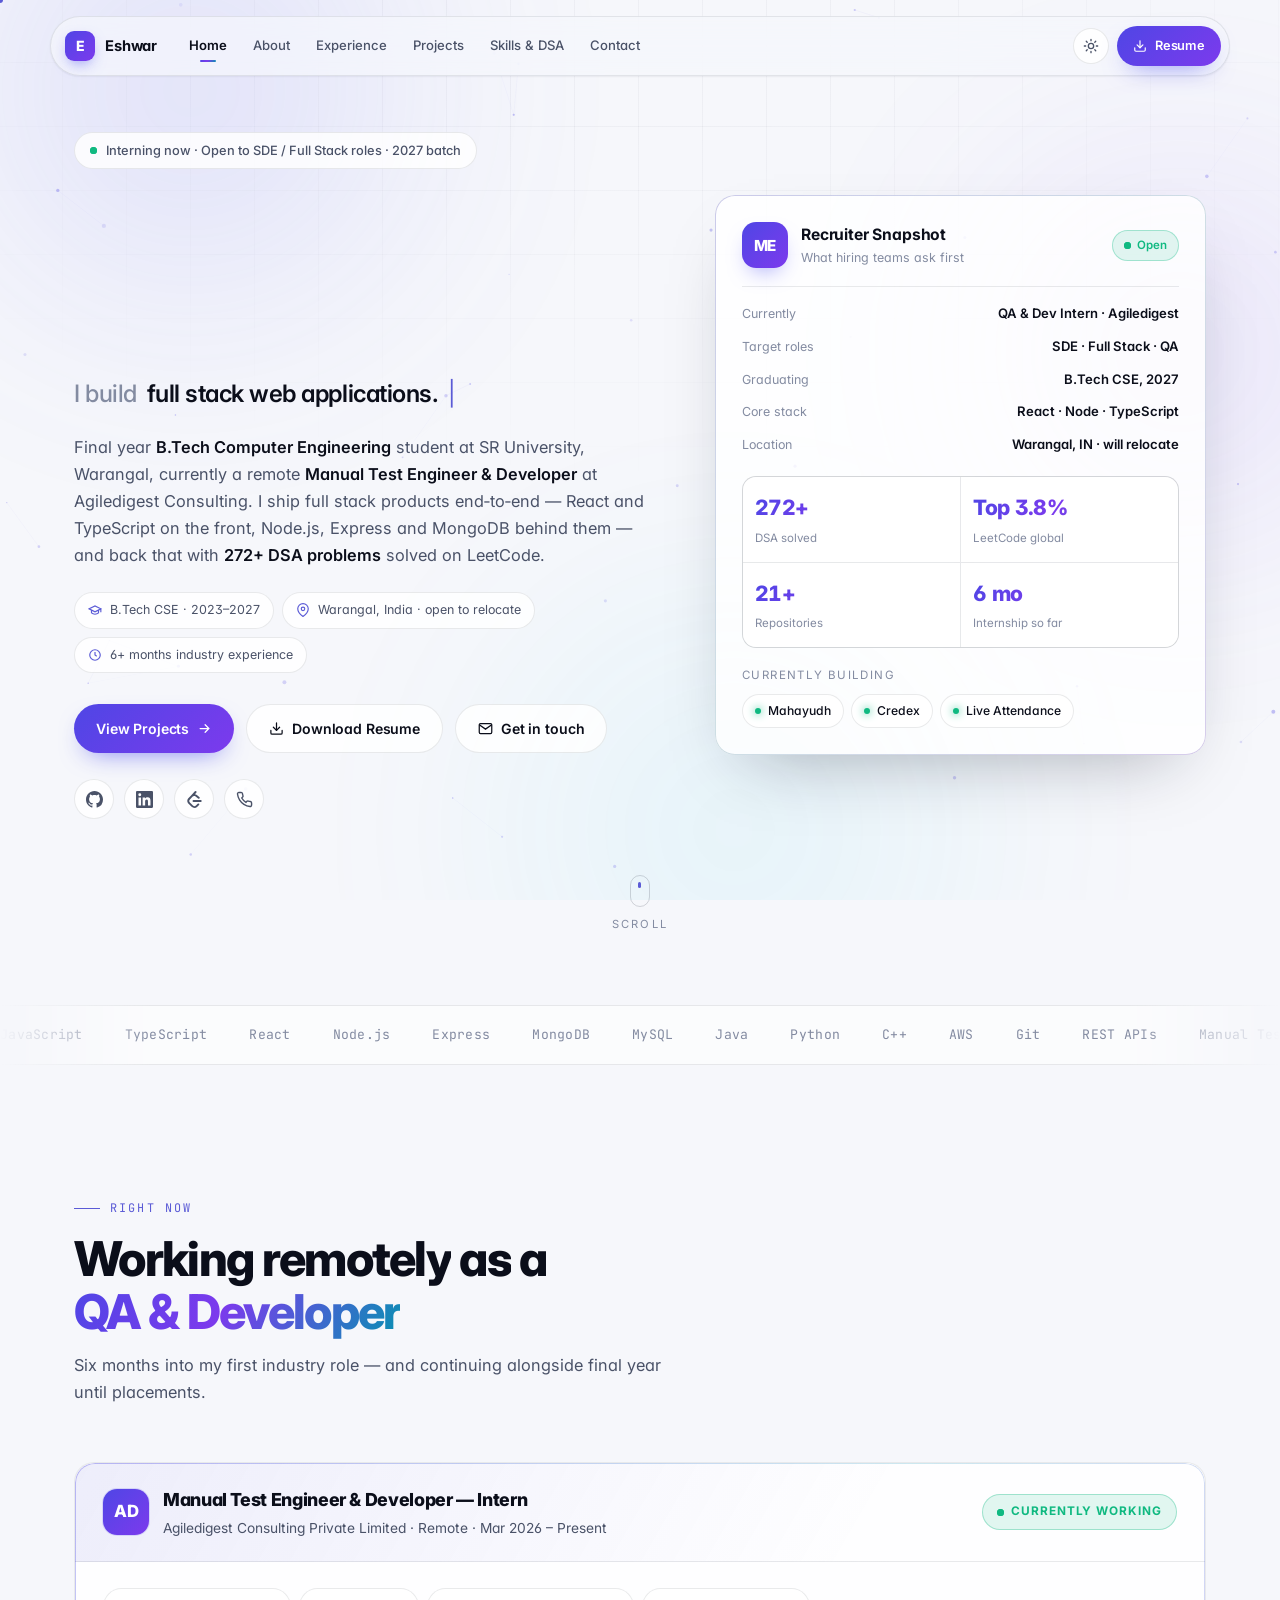
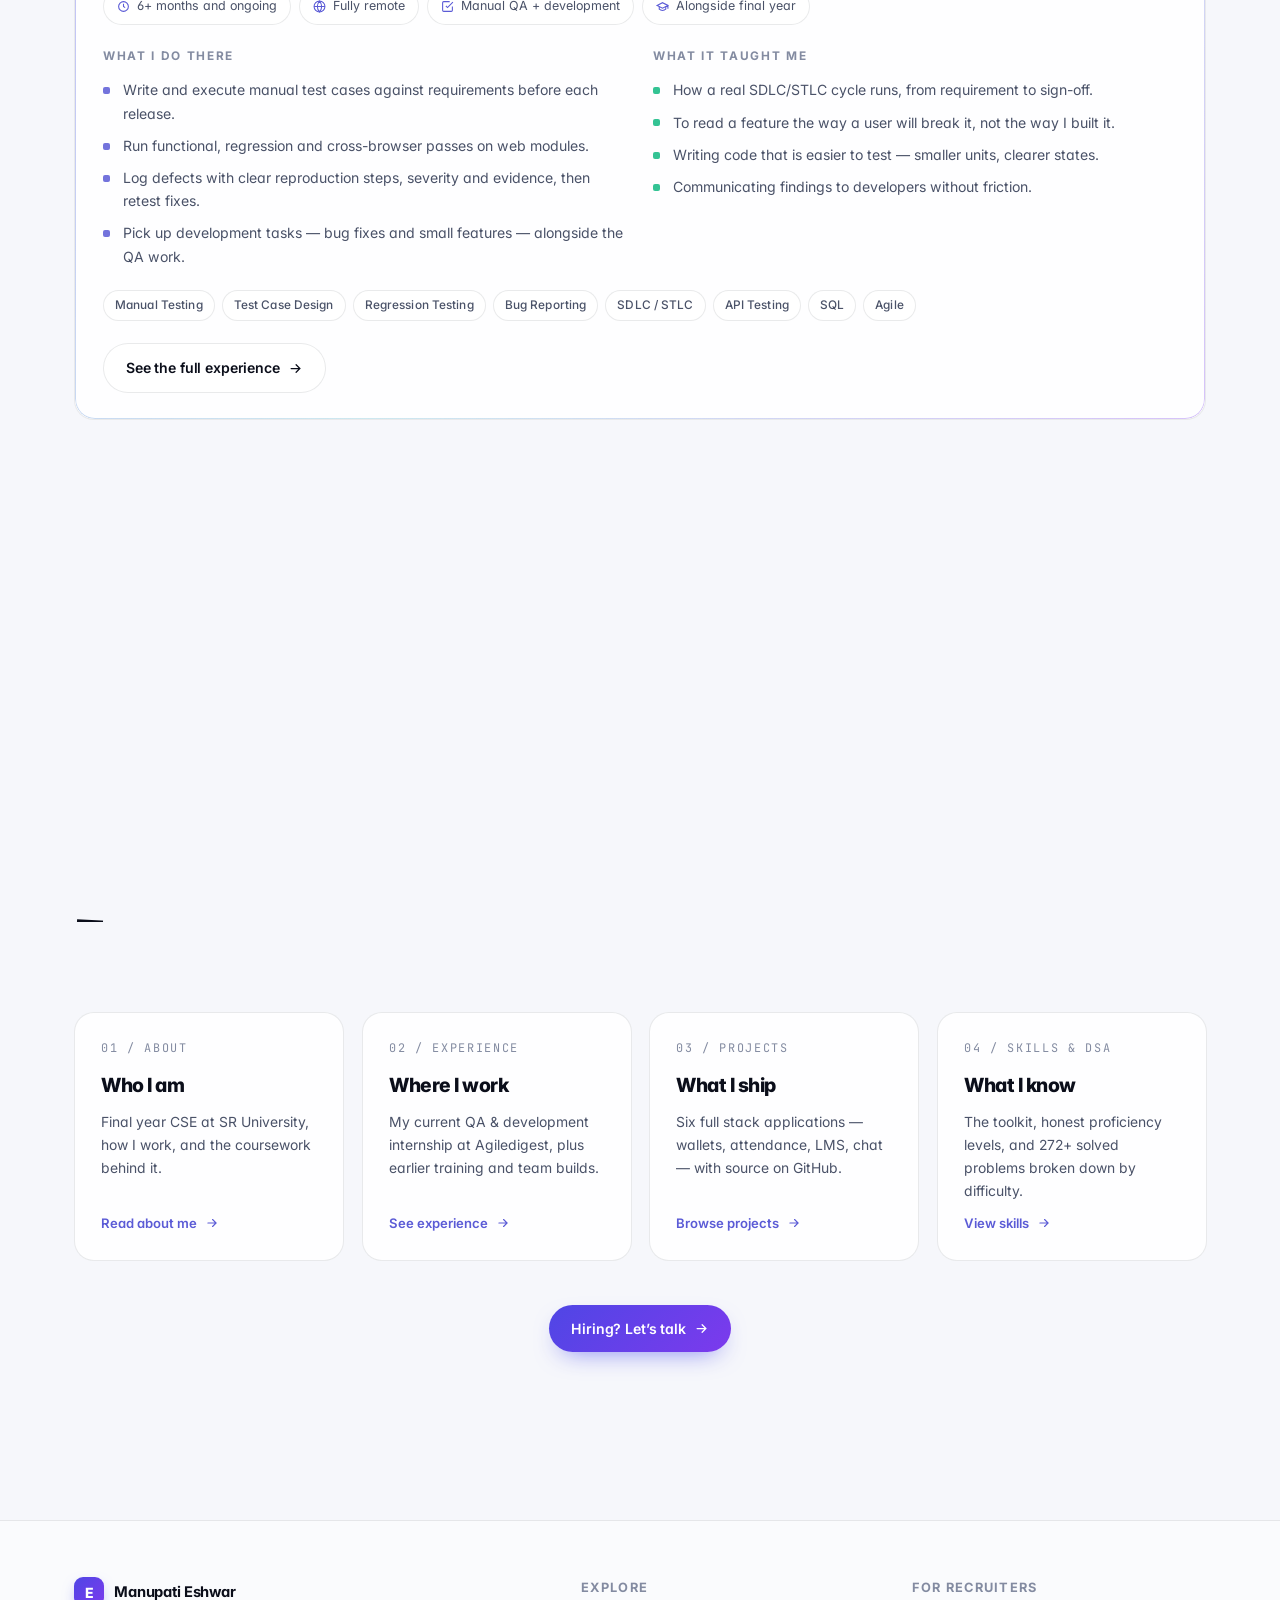
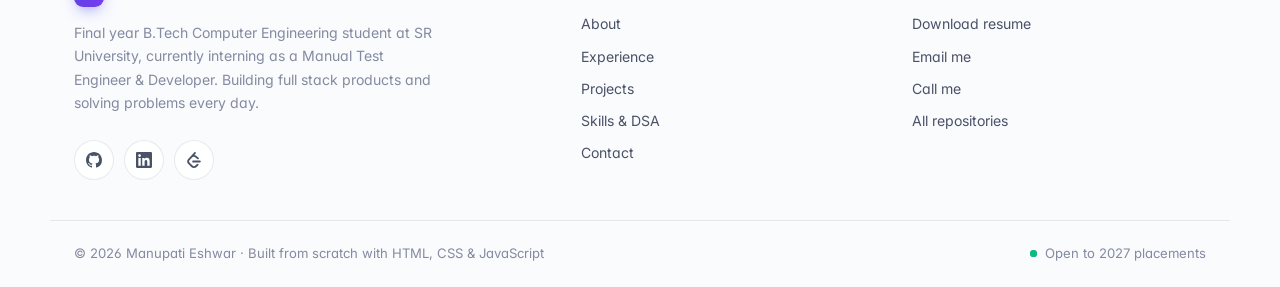
==== commit 78ee2a32: "feat: add scroll-reactive reading rail with avatar A slim minimap down the left margin. The "ME" mon" ====
--- a/index.html
+++ b/index.html
@@ -77,6 +77,13 @@
   <!-- SCROLL PROGRESS -->
   <div class="scroll-progress" aria-hidden="true"><span id="scroll-bar"></span></div>
 
+  <!-- READING RAIL — scroll-reactive avatar + section jumps (desktop only).
+       Swap the monogram for a photo:  <img src="assets/avatar.jpg" alt="" /> -->
+  <nav class="read-rail" id="read-rail" aria-label="Page sections">
+    <div class="rail-track"><span class="rail-fill"></span></div>
+    <span class="rail-avatar" aria-hidden="true">ME</span>
+  </nav>
+
   <a href="#main" class="skip-link">Skip to content</a>
 
   <!-- NAV -->
--- a/style.css
+++ b/style.css
@@ -1264,3 +1264,86 @@
   .sheen::after { display: none !important; }
   .section-kicker::before { width: 26px; margin-right: 10px; }
 }
+
+/* ═══════════════════════════════════════════
+   33. READING RAIL (scroll-reactive avatar)
+   ═══════════════════════════════════════════ */
+/* A slim minimap down the left margin: the monogram rides it as you read,
+   the dots are clickable section jumps. Desktop only — below 1240px there
+   is no margin left over to sit in without colliding with content. */
+.read-rail {
+  position: fixed; z-index: 880;
+  left: max(14px, calc((100vw - var(--shell)) / 2 - 64px));
+  top: 50%; transform: translateY(-50%);
+  width: 34px; height: min(52vh, 400px);
+  display: none;
+  opacity: 0; visibility: hidden;
+  transition: opacity .5s var(--ease), visibility .5s var(--ease);
+}
+@media (min-width: 1240px) { .read-rail { display: block; } }
+.read-rail.show { opacity: 1; visibility: visible; }
+
+.rail-track {
+  position: absolute; left: 50%; top: 0; bottom: 0; width: 2px;
+  transform: translateX(-50%);
+  background: var(--border); border-radius: 2px; overflow: hidden;
+}
+.rail-fill {
+  position: absolute; left: 0; right: 0; top: 0; height: 0;
+  background: linear-gradient(180deg, var(--accent), var(--cyan));
+  border-radius: 2px;
+}
+
+.rail-dot {
+  position: absolute; left: 50%; top: 0;
+  width: 24px; height: 24px; margin: -12px 0 0 -12px;
+  display: grid; place-items: center;
+  border-radius: 50%;
+}
+.rail-dot i {
+  width: 6px; height: 6px; border-radius: 50%;
+  background: var(--border-strong);
+  transition: background .3s var(--ease), transform .35s var(--spring), box-shadow .3s var(--ease);
+}
+.rail-dot:hover i { transform: scale(1.5); background: var(--text-3); }
+.rail-dot.active i {
+  background: var(--accent); transform: scale(1.35);
+  box-shadow: 0 0 0 4px var(--accent-soft);
+}
+.rail-dot span {
+  position: absolute; left: 24px; white-space: nowrap;
+  padding: 5px 11px; border-radius: var(--r-full);
+  background: color-mix(in srgb, var(--bg-2) 94%, transparent);
+  border: 1px solid var(--border); box-shadow: var(--shadow-2);
+  backdrop-filter: blur(12px);
+  font-size: .72rem; font-weight: 600; color: var(--text-2);
+  opacity: 0; transform: translateX(-6px); pointer-events: none;
+  transition: opacity .28s var(--ease), transform .28s var(--ease-out);
+}
+.rail-dot:hover span, .rail-dot:focus-visible span { opacity: 1; transform: none; }
+
+.rail-avatar {
+  position: absolute; left: 50%; top: 0;
+  width: 36px; height: 36px; margin: -18px 0 0 -18px;
+  display: grid; place-items: center;
+  border-radius: 50%; overflow: hidden;
+  background: var(--grad-btn); color: #fff;
+  font-size: .7rem; font-weight: 800; letter-spacing: .02em;
+  box-shadow: var(--glow);
+  pointer-events: none;
+  will-change: transform;
+}
+.rail-avatar img { width: 100%; height: 100%; object-fit: cover; }
+/* Settling spring when scrolling stops; while moving, JS drives it directly. */
+.rail-avatar { transition: transform .45s var(--spring); }
+.read-rail.moving .rail-avatar { transition: transform .05s linear; }
+
+.rail-avatar::after {
+  content: ''; position: absolute; inset: 0; border-radius: 50%;
+  border: 1.5px solid rgba(255, 255, 255, .28);
+}
+
+@media (prefers-reduced-motion: reduce) {
+  .rail-avatar { transition: none !important; }
+}
+@media print { .read-rail { display: none !important; } }
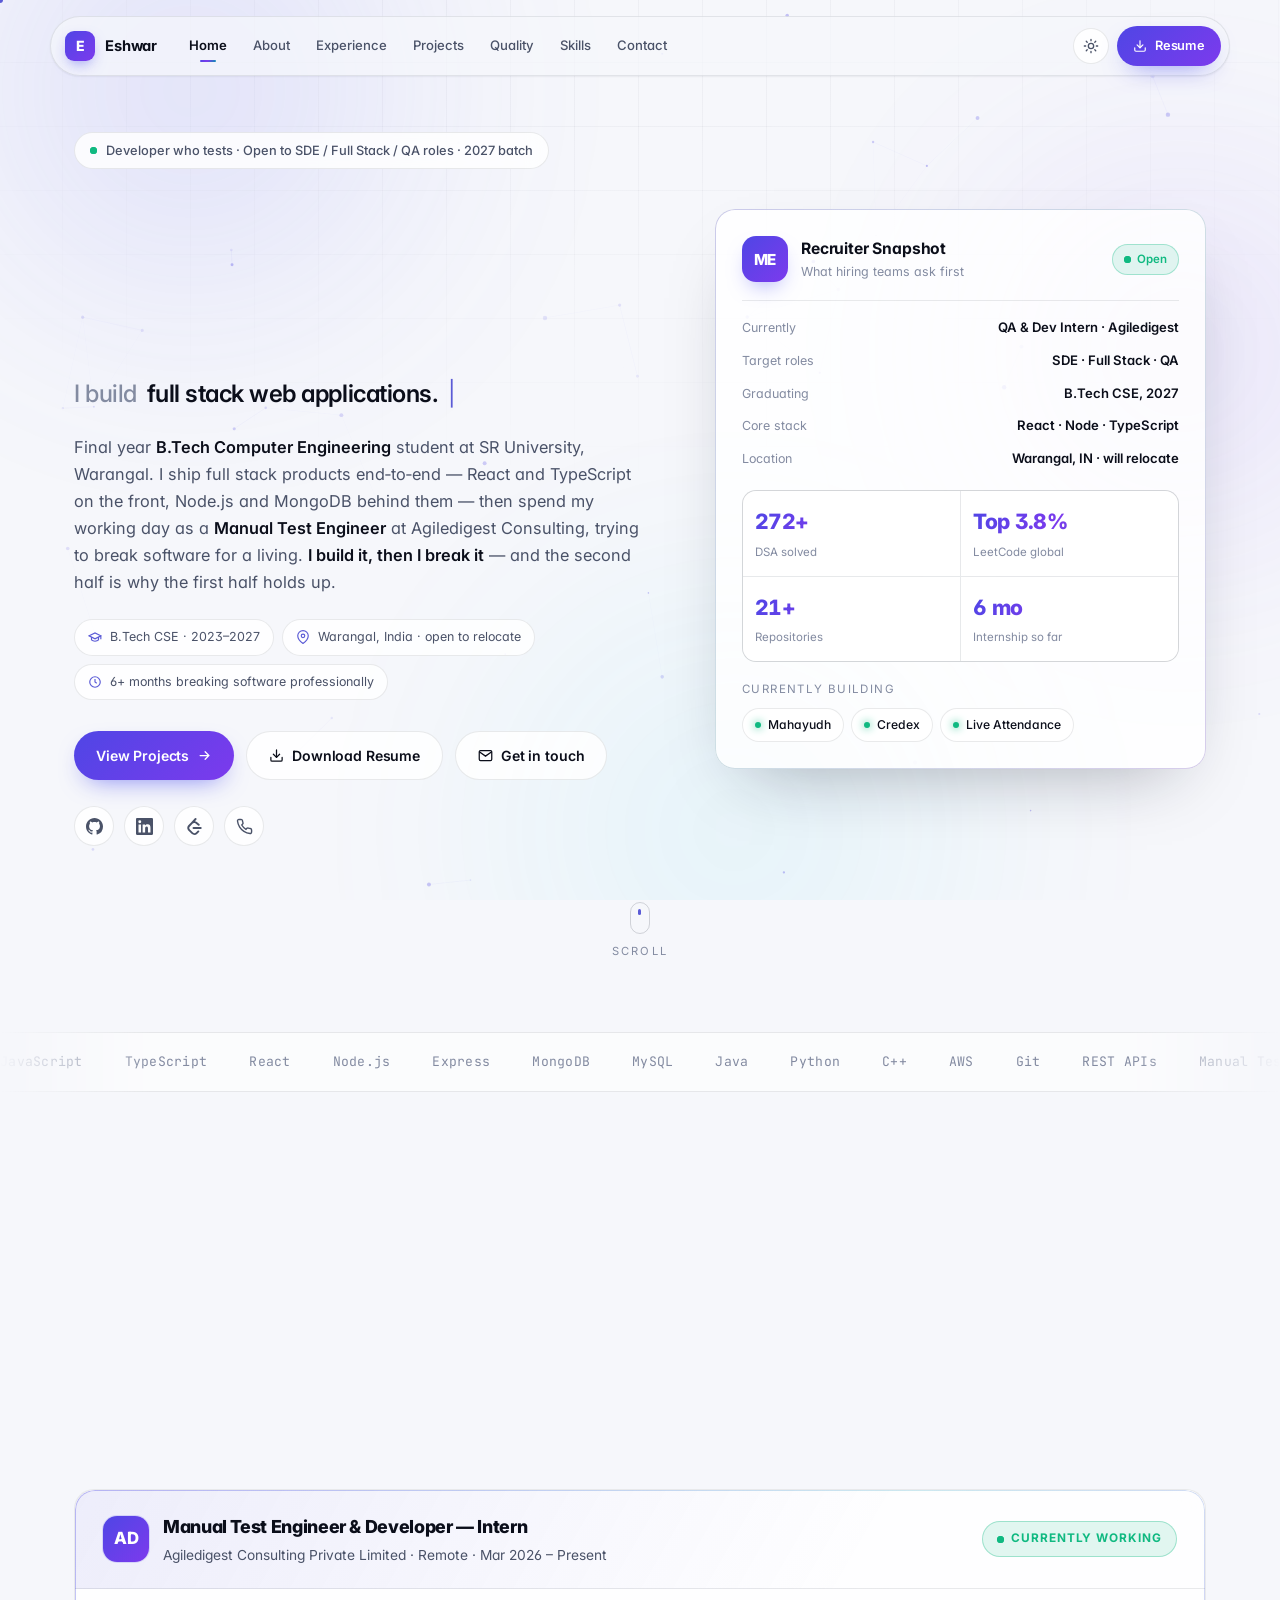
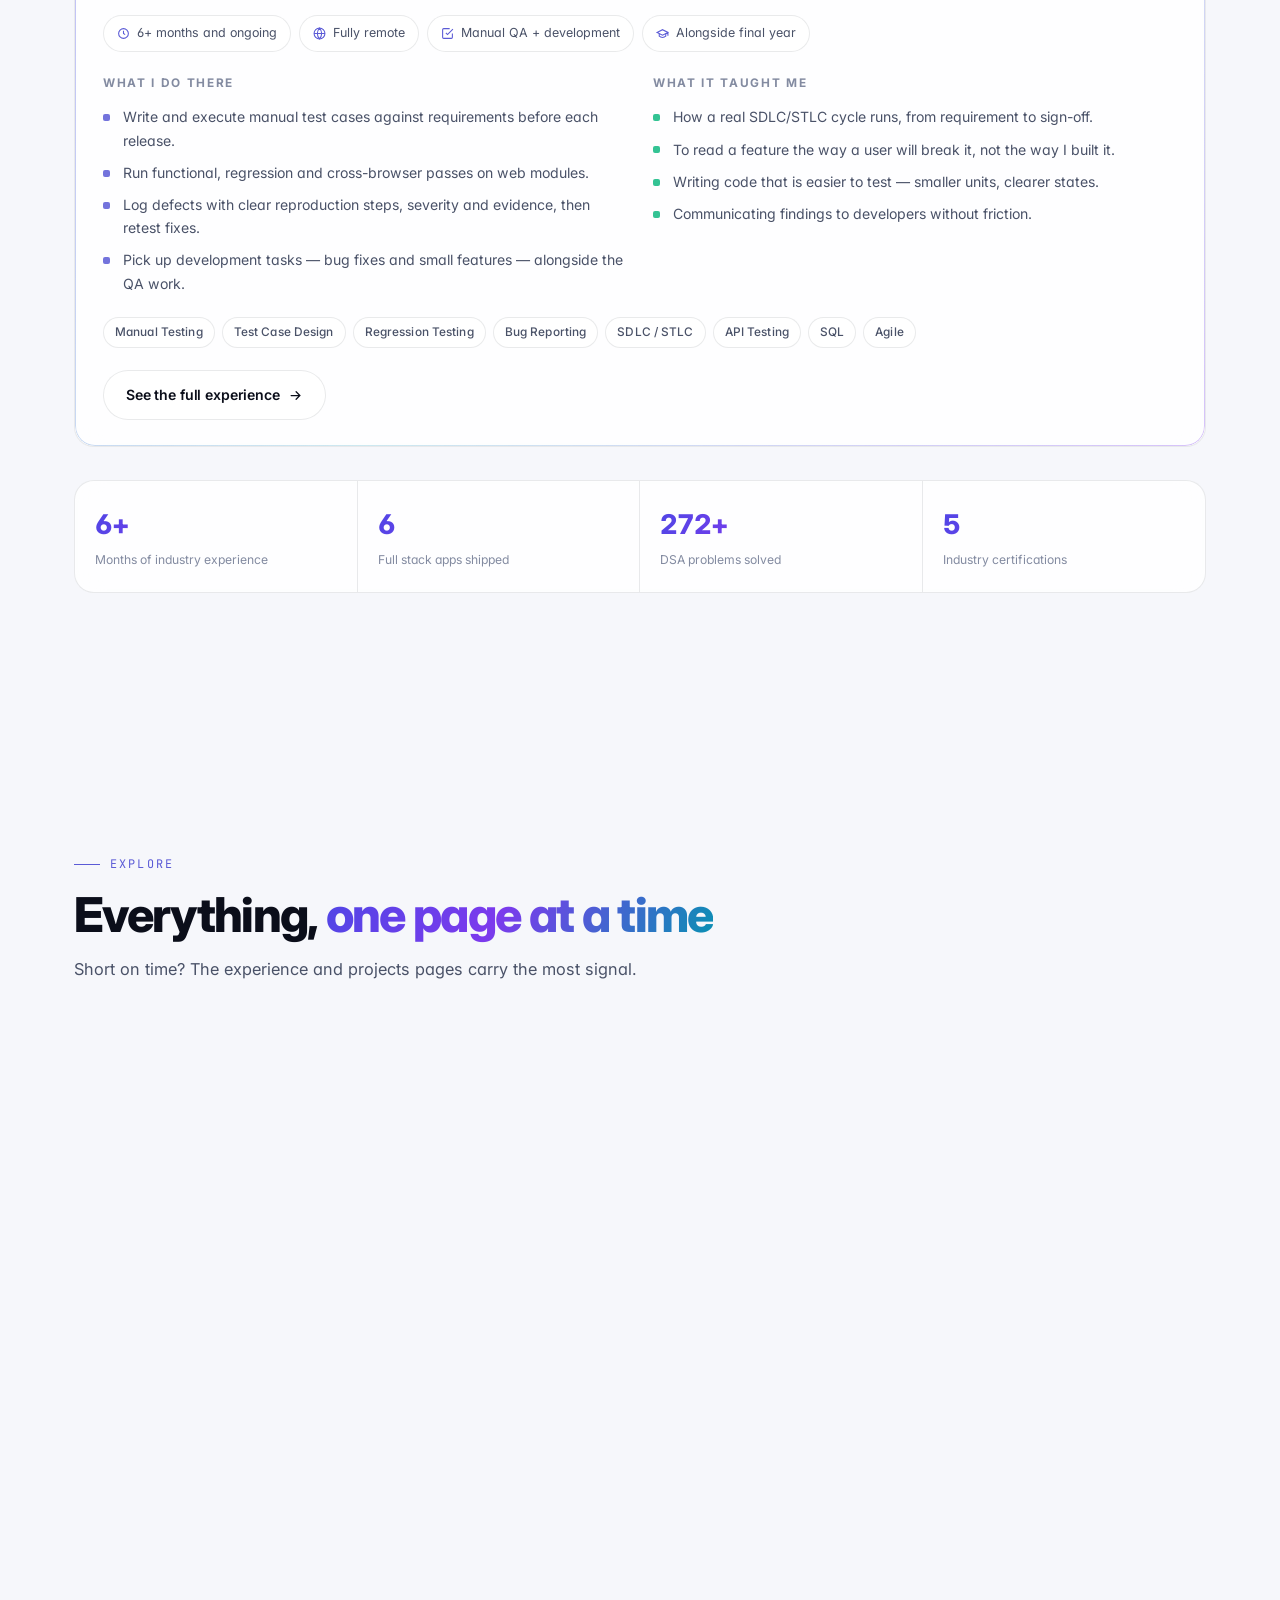
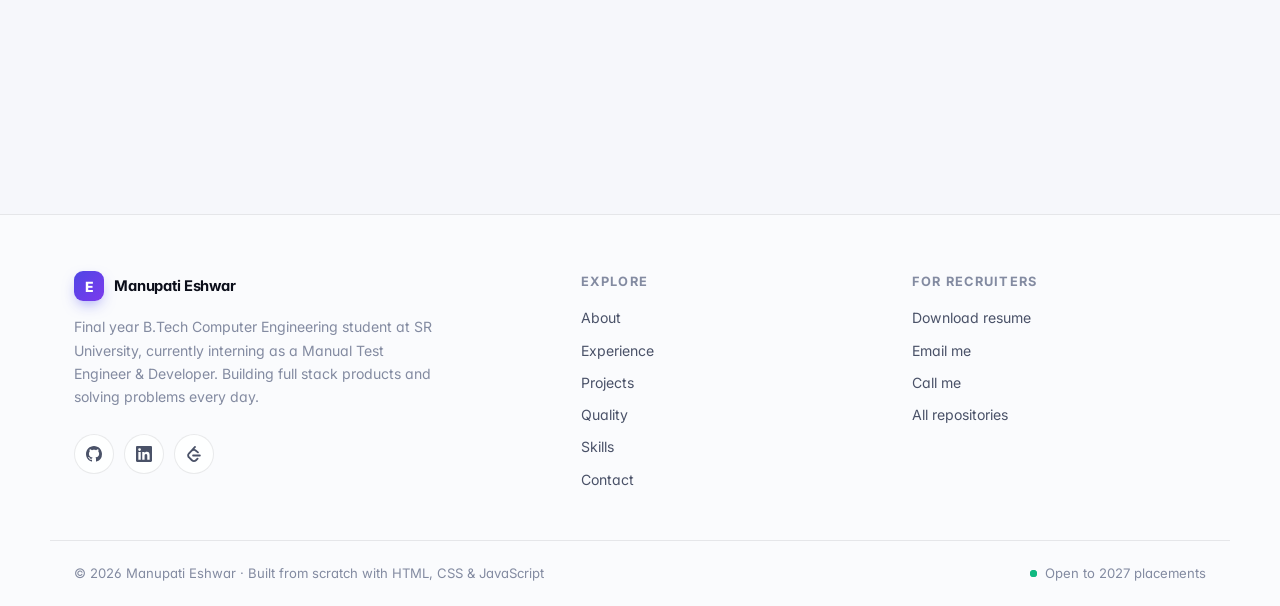
==== commit 396139a6: "feat: reposition around "I build it, then I break it" + view transitions POSITIONING  Most fresher p" ====
--- a/index.html
+++ b/index.html
@@ -22,6 +22,15 @@
   <link rel="preconnect" href="https://fonts.googleapis.com" />
   <link rel="preconnect" href="https://fonts.gstatic.com" crossorigin />
   <link rel="stylesheet" href="style.css" />
+
+  <script>
+    // Runs before first paint: the view transition reads data-nav-dir off <html>
+    // to decide which way the incoming page slides in.
+    try {
+      var d = sessionStorage.getItem('nav-dir');
+      if (d) document.documentElement.dataset.navDir = d;
+    } catch (e) { /* private mode */ }
+  </script>
 
   <script type="application/ld+json">
   {
@@ -99,7 +108,8 @@
         <a href="about.html">About</a>
         <a href="experience.html">Experience</a>
         <a href="projects.html">Projects</a>
-        <a href="skills.html">Skills &amp; DSA</a>
+        <a href="quality.html">Quality</a>
+        <a href="skills.html">Skills</a>
         <a href="contact.html">Contact</a>
       </div>
 
@@ -127,7 +137,7 @@
       <div class="hero-left">
         <div class="hero-badge" data-anim="fade-up">
           <span class="pulse-dot"></span>
-          Interning now &middot; Open to SDE / Full Stack roles &middot; 2027 batch
+          Developer who tests &middot; Open to SDE / Full Stack / QA roles &middot; 2027 batch
         </div>
 
         <h1 class="hero-name" data-anim="chars">Manupati Eshwar</h1>
@@ -138,11 +148,11 @@
         </div>
 
         <p class="hero-desc" data-anim="fade-up" data-delay="200">
-          Final&nbsp;year <strong>B.Tech Computer Engineering</strong> student at SR University, Warangal,
-          currently a remote <strong>Manual Test Engineer &amp; Developer</strong> at Agiledigest Consulting.
-          I ship full stack products end&#8209;to&#8209;end &mdash; React and TypeScript on the front,
-          Node.js, Express and MongoDB behind them &mdash; and back that with
-          <strong>272+ DSA problems</strong> solved on LeetCode.
+          Final&nbsp;year <strong>B.Tech Computer Engineering</strong> student at SR University, Warangal.
+          I ship full stack products end&#8209;to&#8209;end &mdash; React and TypeScript on the front, Node.js and
+          MongoDB behind them &mdash; then spend my working day as a
+          <strong>Manual Test Engineer</strong> at Agiledigest Consulting, trying to break software for a living.
+          <strong>I build it, then I break it</strong> &mdash; and the second half is why the first half holds up.
         </p>
 
         <div class="hero-meta" data-anim="fade-up" data-delay="260">
@@ -156,7 +166,7 @@
           </span>
           <span class="hero-meta-item">
             <svg viewBox="0 0 24 24" fill="none" stroke="currentColor" stroke-width="2"><circle cx="12" cy="12" r="9"/><polyline points="12 7 12 12 15 14"/></svg>
-            6+ months industry experience
+            6+ months breaking software professionally
           </span>
         </div>
 
@@ -261,8 +271,8 @@
     <div class="shell">
       <header class="section-head">
         <span class="section-kicker" data-anim="fade-up">Right now</span>
-        <h2 class="section-title" data-anim="words" data-delay="60">Working remotely as a <span class="grad">QA &amp; Developer</span></h2>
-        <p class="section-sub" data-anim="fade-up" data-delay="120">Six months into my first industry role &mdash; and continuing alongside final year until placements.</p>
+        <h2 class="section-title" data-anim="words" data-delay="60">Paid to find what <span class="grad">everyone else missed</span></h2>
+        <p class="section-sub" data-anim="fade-up" data-delay="120">Six months into my first industry role, testing and fixing production software &mdash; and continuing alongside final year until placements.</p>
       </header>
 
       <article class="card now-card" data-anim="rise">
@@ -350,8 +360,14 @@
           <p>Six full stack applications &mdash; wallets, attendance, LMS, chat &mdash; with source on GitHub.</p>
           <span class="teaser-go">Browse projects <svg width="14" height="14" viewBox="0 0 24 24" fill="none" stroke="currentColor" stroke-width="2" stroke-linecap="round"><path d="M5 12h14M13 6l6 6-6 6"/></svg></span>
         </a>
+        <a href="quality.html" class="card teaser tilt" data-anim="flip-up">
+          <span class="teaser-num">04 / QUALITY</span>
+          <h3>How I break it</h3>
+          <p>The adversarial pass: a real defect report, the checklist I run before saying done, and why it made me a better developer.</p>
+          <span class="teaser-go">See the other hat <svg width="14" height="14" viewBox="0 0 24 24" fill="none" stroke="currentColor" stroke-width="2" stroke-linecap="round"><path d="M5 12h14M13 6l6 6-6 6"/></svg></span>
+        </a>
         <a href="skills.html" class="card teaser tilt" data-anim="flip-up">
-          <span class="teaser-num">04 / SKILLS &amp; DSA</span>
+          <span class="teaser-num">05 / SKILLS &amp; DSA</span>
           <h3>What I know</h3>
           <p>The toolkit, honest proficiency levels, and 272+ solved problems broken down by difficulty.</p>
           <span class="teaser-go">View skills <svg width="14" height="14" viewBox="0 0 24 24" fill="none" stroke="currentColor" stroke-width="2" stroke-linecap="round"><path d="M5 12h14M13 6l6 6-6 6"/></svg></span>
@@ -385,7 +401,7 @@
       </div>
       <nav class="footer-col" aria-label="Footer navigation">
         <h4>Explore</h4>
-        <a href="about.html">About</a><a href="experience.html">Experience</a><a href="projects.html">Projects</a><a href="skills.html">Skills &amp; DSA</a><a href="contact.html">Contact</a>
+        <a href="about.html">About</a><a href="experience.html">Experience</a><a href="projects.html">Projects</a><a href="quality.html">Quality</a><a href="skills.html">Skills</a><a href="contact.html">Contact</a>
       </nav>
       <div class="footer-col">
         <h4>For recruiters</h4>
--- a/style.css
+++ b/style.css
@@ -1347,3 +1347,205 @@
   .rail-avatar { transition: none !important; }
 }
 @media print { .read-rail { display: none !important; } }
+
+/* ═══════════════════════════════════════════
+   34. CROSS-DOCUMENT VIEW TRANSITIONS
+   ═══════════════════════════════════════════ */
+/* Native page morphing where the browser supports it. The JS curtain in
+   script.js removes itself when this is available, so only one of the two
+   ever runs. Browsers without it keep the curtain and lose nothing. */
+@view-transition { navigation: auto; }
+
+/* Chrome persists elements that share a name across documents, so the nav,
+   footer and reading rail hold still while the content swaps underneath. */
+.nav-wrap   { view-transition-name: site-nav; }
+.footer     { view-transition-name: site-footer; }
+.read-rail  { view-transition-name: read-rail; }
+.to-top     { view-transition-name: to-top; }
+
+::view-transition-old(root) { animation: vtLeave .3s var(--ease) both; }
+::view-transition-new(root) { animation: vtEnter .46s var(--ease-out) both; }
+
+/* Default (no direction known): a straight lift. */
+@keyframes vtLeave { to   { opacity: 0; transform: translateY(-12px) scale(.988); filter: blur(4px); } }
+@keyframes vtEnter { from { opacity: 0; transform: translateY(16px)  scale(.992); filter: blur(4px); } }
+
+/* Direction-aware: moving right through the nav pushes content leftward,
+   moving back reverses it, so the site feels like one continuous surface. */
+html[data-nav-dir="fwd"]::view-transition-old(root) { animation: vtLeaveFwd .3s var(--ease) both; }
+html[data-nav-dir="fwd"]::view-transition-new(root) { animation: vtEnterFwd .46s var(--ease-out) both; }
+html[data-nav-dir="back"]::view-transition-old(root) { animation: vtLeaveBack .3s var(--ease) both; }
+html[data-nav-dir="back"]::view-transition-new(root) { animation: vtEnterBack .46s var(--ease-out) both; }
+
+@keyframes vtLeaveFwd  { to   { opacity: 0; transform: translateX(-4%) scale(.985); filter: blur(5px); } }
+@keyframes vtEnterFwd  { from { opacity: 0; transform: translateX(5%)  scale(.99);  filter: blur(5px); } }
+@keyframes vtLeaveBack { to   { opacity: 0; transform: translateX(4%)  scale(.985); filter: blur(5px); } }
+@keyframes vtEnterBack { from { opacity: 0; transform: translateX(-5%) scale(.99);  filter: blur(5px); } }
+
+/* The persisted chrome should not slide with the content. */
+::view-transition-group(site-nav),
+::view-transition-group(site-footer),
+::view-transition-group(read-rail),
+::view-transition-group(to-top) { animation-duration: .3s; }
+
+@media (prefers-reduced-motion: reduce) {
+  ::view-transition-group(*),
+  ::view-transition-old(*),
+  ::view-transition-new(*) { animation: none !important; }
+}
+
+/* ═══════════════════════════════════════════
+   35. QUALITY — "I build it, then I break it"
+   ═══════════════════════════════════════════ */
+
+/* Two hats: the builder and the breaker, side by side */
+.hats { display: grid; grid-template-columns: 1fr auto 1fr; gap: 0; align-items: stretch; }
+.hat { padding: 30px; display: grid; gap: 14px; align-content: start; }
+.hat-tag {
+  display: inline-flex; align-items: center; gap: 8px; justify-self: start;
+  padding: 6px 13px; border-radius: var(--r-full);
+  font-family: 'JetBrains Mono', monospace; font-size: .7rem;
+  letter-spacing: .12em; text-transform: uppercase; font-weight: 600;
+}
+.hat-build .hat-tag { background: var(--accent-soft); color: var(--accent); border: 1px solid var(--accent-line); }
+.hat-break .hat-tag { background: rgba(244,63,94,.12); color: var(--rose); border: 1px solid rgba(244,63,94,.3); }
+.hat h3 { font-size: 1.32rem; font-weight: 800; letter-spacing: -.025em; }
+.hat p { font-size: .9rem; color: var(--text-2); }
+.hat ul { display: grid; gap: 9px; margin-top: 2px; }
+.hat li { position: relative; padding-left: 20px; font-size: .86rem; color: var(--text-2); }
+.hat li::before {
+  content: ''; position: absolute; left: 0; top: .6em;
+  width: 7px; height: 7px; border-radius: 2px;
+}
+.hat-build li::before { background: var(--accent); }
+.hat-break li::before { background: var(--rose); }
+.hat-split {
+  position: relative; width: 1px; background: var(--border);
+  display: grid; place-items: center;
+}
+.hat-split span {
+  position: absolute; padding: 9px 12px; border-radius: var(--r-full);
+  background: var(--bg-2); border: 1px solid var(--border-strong);
+  font-family: 'JetBrains Mono', monospace; font-size: .68rem;
+  letter-spacing: .1em; color: var(--text-3); white-space: nowrap;
+}
+
+/* Defect ticket */
+.ticket { padding: 0; overflow: hidden; }
+.ticket-head {
+  display: flex; flex-wrap: wrap; align-items: center; gap: 12px;
+  padding: 16px 22px; border-bottom: 1px solid var(--border);
+  background: var(--surface-2);
+}
+.ticket-id {
+  font-family: 'JetBrains Mono', monospace; font-size: .78rem;
+  font-weight: 600; color: var(--text-3);
+}
+.ticket-title { font-size: .96rem; font-weight: 700; flex: 1; min-width: 200px; }
+.sev {
+  padding: 4px 11px; border-radius: var(--r-full);
+  font-size: .68rem; font-weight: 700; letter-spacing: .08em; text-transform: uppercase;
+  border: 1px solid transparent; white-space: nowrap;
+}
+.sev-critical { background: rgba(244,63,94,.14);  color: var(--rose);    border-color: rgba(244,63,94,.32); }
+.sev-major    { background: rgba(245,158,11,.14); color: var(--amber);   border-color: rgba(245,158,11,.32); }
+.sev-minor    { background: rgba(34,211,238,.12); color: var(--cyan);    border-color: rgba(34,211,238,.3); }
+.sev-fixed    { background: rgba(16,185,129,.12); color: var(--emerald); border-color: rgba(16,185,129,.32); }
+
+.ticket-body { padding: 22px; display: grid; gap: 18px; }
+.ticket-field h4 {
+  font-size: .68rem; letter-spacing: .14em; text-transform: uppercase;
+  color: var(--text-3); margin-bottom: 8px;
+}
+.ticket-field p, .ticket-field li { font-size: .88rem; color: var(--text-2); }
+.ticket-steps { display: grid; gap: 7px; counter-reset: step; }
+.ticket-steps li { position: relative; padding-left: 28px; counter-increment: step; }
+.ticket-steps li::before {
+  content: counter(step); position: absolute; left: 0; top: 1px;
+  width: 19px; height: 19px; border-radius: 50%;
+  display: grid; place-items: center;
+  background: var(--surface-2); border: 1px solid var(--border);
+  font-family: 'JetBrains Mono', monospace; font-size: .66rem; color: var(--text-3);
+}
+.ticket-cols { display: grid; grid-template-columns: 1fr 1fr; gap: 18px; }
+.ticket-expect, .ticket-actual { padding: 14px 16px; border-radius: var(--r-md); border: 1px solid var(--border); }
+.ticket-expect { background: rgba(16,185,129,.06); border-color: rgba(16,185,129,.22); }
+.ticket-actual { background: rgba(244,63,94,.06);  border-color: rgba(244,63,94,.22); }
+
+/* Live environment block — fills itself from the visitor's own browser */
+.ticket-env {
+  border-top: 1px solid var(--border); padding: 16px 22px;
+  background: var(--code-bg);
+  font-family: 'JetBrains Mono', monospace; font-size: .76rem;
+}
+.env-grid { display: grid; grid-template-columns: repeat(auto-fit, minmax(170px, 1fr)); gap: 8px 22px; margin-top: 8px; }
+.env-grid div { display: flex; gap: 8px; color: var(--text-2); overflow-wrap: anywhere; }
+.env-grid b { color: var(--text-3); font-weight: 500; flex-shrink: 0; }
+.env-live {
+  display: inline-flex; align-items: center; gap: 7px;
+  font-size: .66rem; letter-spacing: .1em; text-transform: uppercase; color: var(--emerald);
+}
+
+/* Ticket switcher */
+.ticket-tabs { display: flex; flex-wrap: wrap; gap: 8px; margin-bottom: 20px; }
+
+/* Pre-ship checklist */
+.checklist { padding: 28px; }
+.check-item {
+  display: flex; align-items: flex-start; gap: 13px;
+  padding: 13px 0; border-bottom: 1px solid var(--border);
+  cursor: pointer; transition: opacity .3s var(--ease);
+}
+.check-item:last-child { border-bottom: none; }
+.check-box {
+  width: 20px; height: 20px; flex-shrink: 0; margin-top: 1px;
+  border-radius: 6px; border: 1.5px solid var(--border-strong);
+  display: grid; place-items: center;
+  transition: background .25s var(--ease), border-color .25s var(--ease), transform .3s var(--spring);
+}
+.check-box svg { width: 12px; height: 12px; color: #fff; opacity: 0; transform: scale(.4); transition: all .25s var(--spring); }
+.check-item.done .check-box { background: var(--grad-btn); border-color: transparent; transform: scale(1.06); }
+.check-item.done .check-box svg { opacity: 1; transform: none; }
+.check-item.done .check-text strong { text-decoration: line-through; color: var(--text-3); }
+.check-text strong { display: block; font-size: .9rem; font-weight: 600; transition: color .25s var(--ease); }
+.check-text span { font-size: .82rem; color: var(--text-3); }
+.check-foot {
+  display: flex; align-items: center; justify-content: space-between; gap: 16px;
+  margin-top: 20px; padding-top: 18px; border-top: 1px solid var(--border);
+}
+.check-count { font-family: 'JetBrains Mono', monospace; font-size: .8rem; color: var(--text-3); }
+.check-count b { color: var(--accent); font-weight: 700; }
+
+/* "How I broke it" panel on project cards */
+.broke {
+  margin-top: 16px; padding-top: 16px; border-top: 1px dashed var(--border);
+}
+.broke-toggle {
+  display: flex; align-items: center; gap: 9px; width: 100%;
+  font-size: .8rem; font-weight: 600; color: var(--rose); text-align: left;
+  transition: gap .3s var(--ease-out);
+}
+.broke-toggle:hover { gap: 13px; }
+.broke-toggle svg { width: 13px; height: 13px; flex-shrink: 0; }
+.broke-toggle .chev { margin-left: auto; transition: transform .35s var(--ease-out); }
+.broke.open .broke-toggle .chev { transform: rotate(180deg); }
+.broke-panel {
+  display: grid; grid-template-rows: 0fr;
+  transition: grid-template-rows .45s var(--ease-out);
+}
+.broke.open .broke-panel { grid-template-rows: 1fr; }
+.broke-inner { overflow: hidden; }
+.broke-rows { display: grid; gap: 10px; padding-top: 14px; }
+.broke-row { display: grid; gap: 3px; }
+.broke-row b {
+  font-family: 'JetBrains Mono', monospace; font-size: .66rem;
+  letter-spacing: .12em; text-transform: uppercase; color: var(--text-3); font-weight: 500;
+}
+.broke-row span { font-size: .84rem; color: var(--text-2); }
+.broke-row.fix span { color: var(--emerald); }
+
+@media (max-width: 1080px) {
+  .hats { grid-template-columns: 1fr; }
+  .hat-split { width: auto; height: 1px; }
+  .ticket-cols { grid-template-columns: 1fr; }
+}
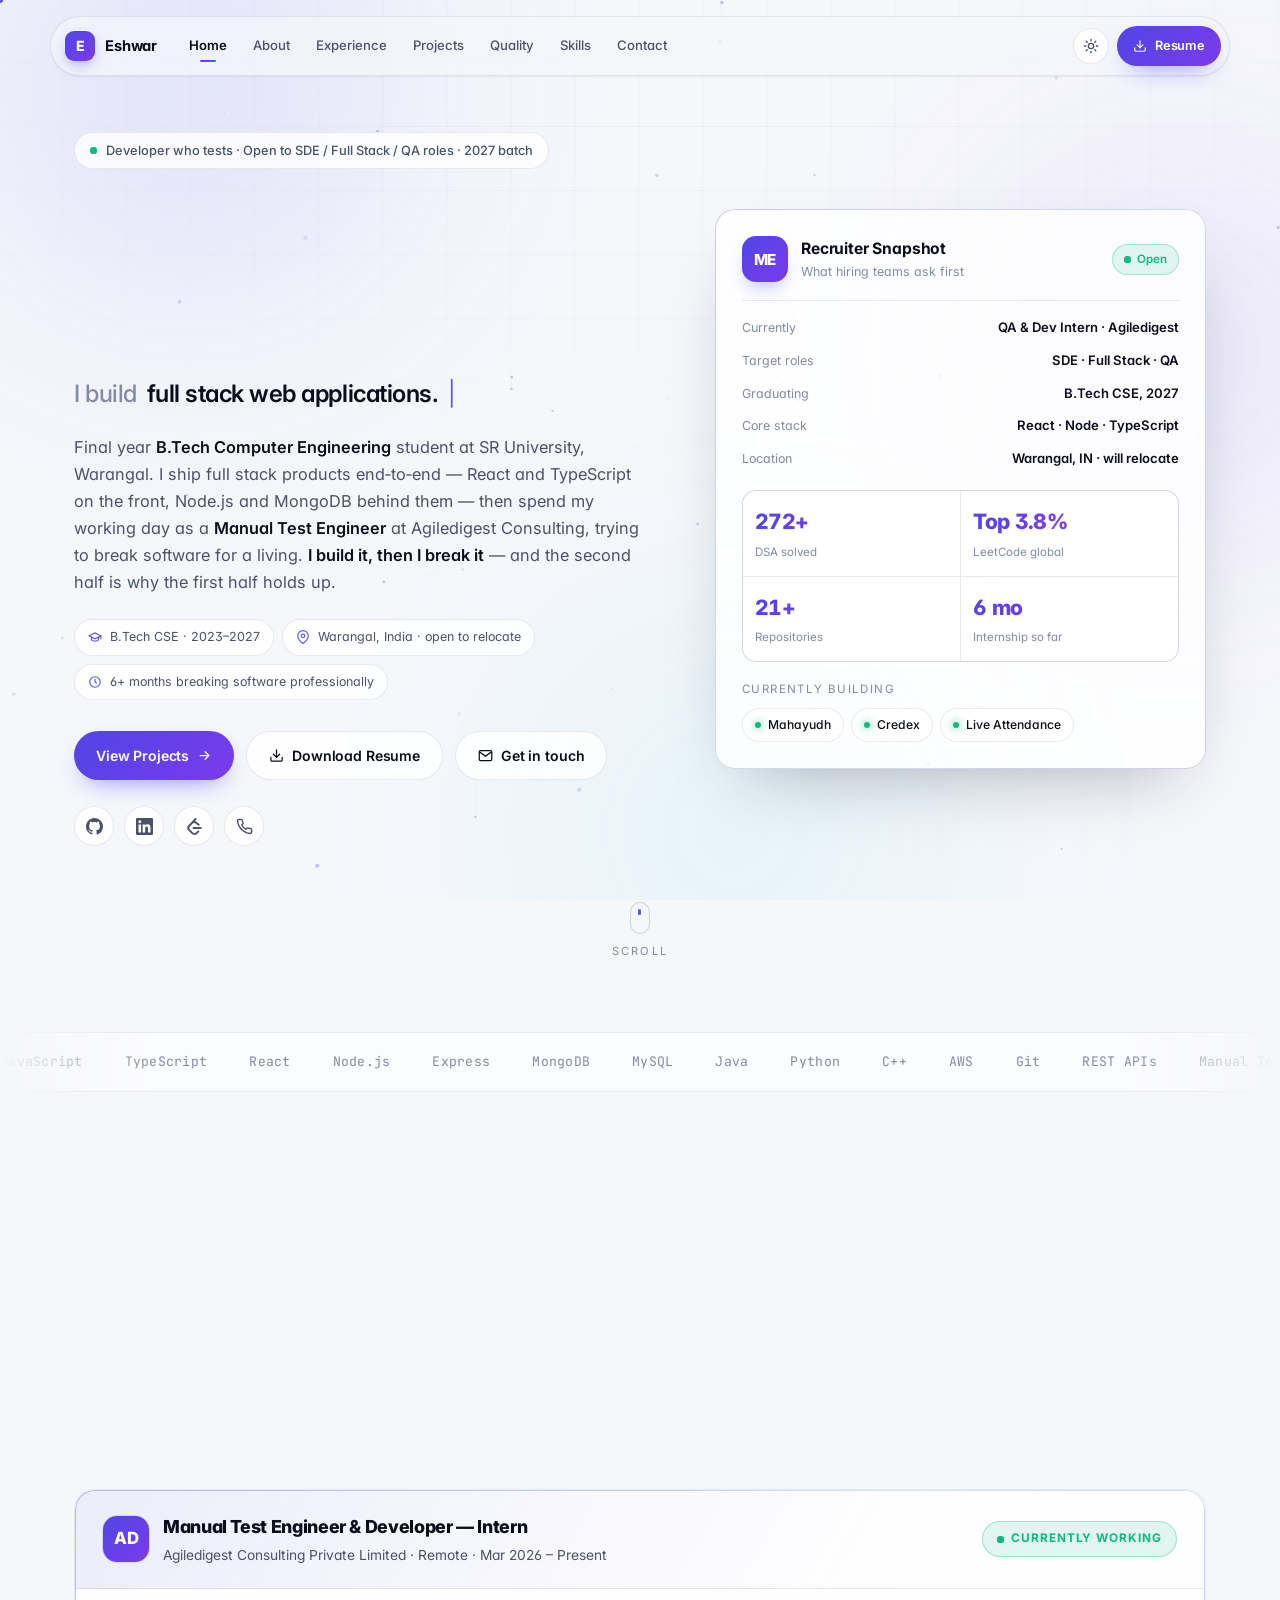
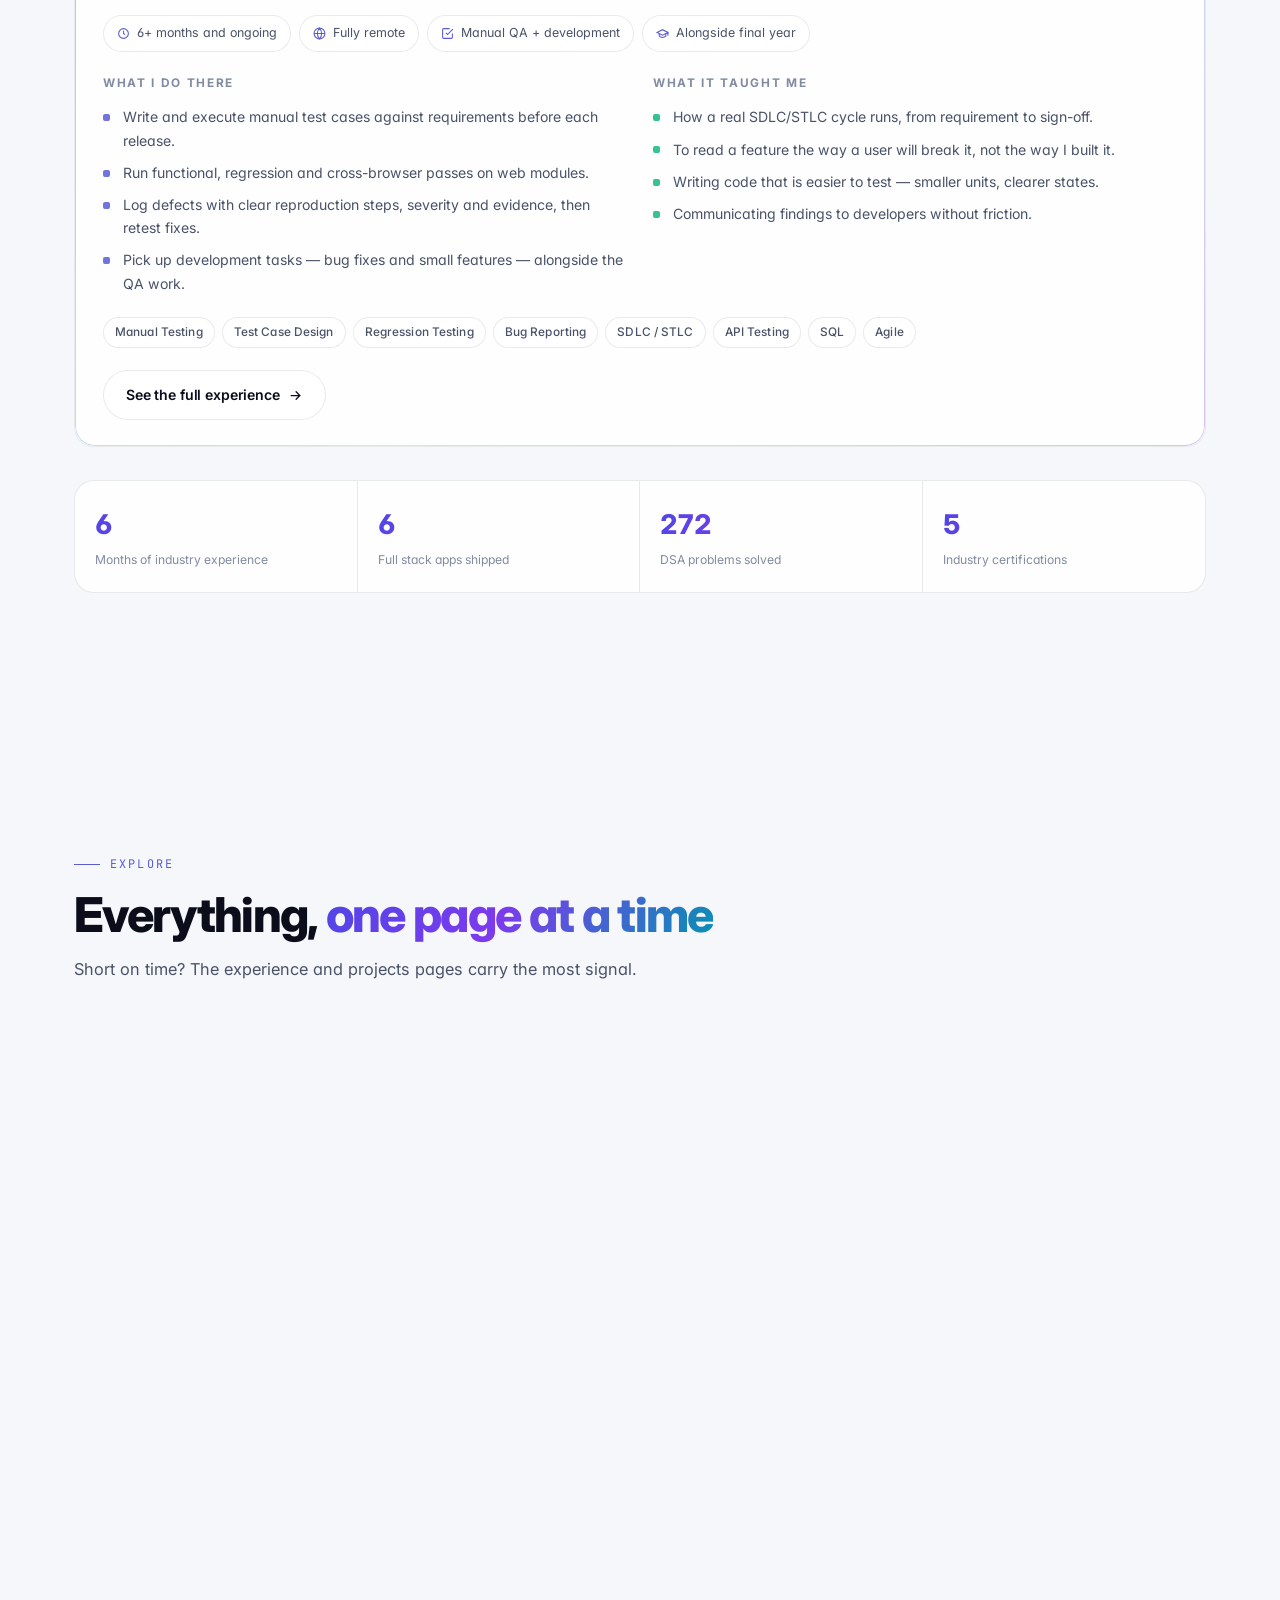
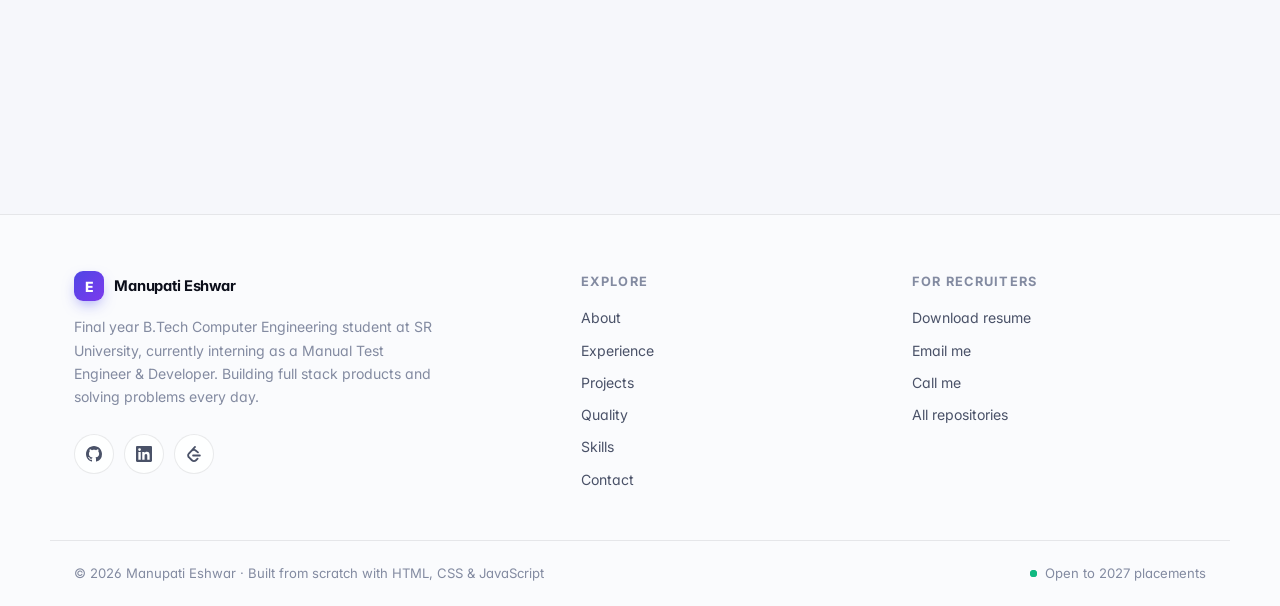
==== commit b8a70af6: "feat: replace page transition with glitch & rebuild The wipe-and-flow-bar transition is gone. The ou" ====
--- a/index.html
+++ b/index.html
@@ -58,6 +58,51 @@
 </head>
 <body>
 
+  <!-- GLITCH FILTERS — drive the page transition. feTurbulence with a near-zero
+       horizontal frequency produces noise that only varies down the page, so
+       feDisplacementMap shifts it in horizontal bands: a torn-scanline look
+       rather than a smear. Three seeds give the stutter something to step through. -->
+  <svg class="glitch-defs" aria-hidden="true" focusable="false" width="0" height="0">
+    <defs>
+      <filter id="tear-a" x="-12%" y="-6%" width="124%" height="112%" color-interpolation-filters="sRGB">
+        <feTurbulence type="fractalNoise" baseFrequency="0.00001 0.085" numOctaves="1" seed="7" result="n" />
+        <feDisplacementMap in="SourceGraphic" in2="n" scale="28" xChannelSelector="R" yChannelSelector="G" />
+      </filter>
+      <filter id="tear-b" x="-12%" y="-6%" width="124%" height="112%" color-interpolation-filters="sRGB">
+        <feTurbulence type="fractalNoise" baseFrequency="0.00001 0.14" numOctaves="1" seed="23" result="n" />
+        <feDisplacementMap in="SourceGraphic" in2="n" scale="17" xChannelSelector="R" yChannelSelector="G" />
+      </filter>
+      <filter id="tear-c" x="-12%" y="-6%" width="124%" height="112%" color-interpolation-filters="sRGB">
+        <feTurbulence type="fractalNoise" baseFrequency="0.00001 0.055" numOctaves="1" seed="41" result="n" />
+        <feDisplacementMap in="SourceGraphic" in2="n" scale="36" xChannelSelector="R" yChannelSelector="G" />
+      </filter>
+
+      <!-- Chromatic fringe for the moment just before everything resolves:
+           red and blue pulled apart, then screened back over green. -->
+      <filter id="rgb-split" x="-6%" y="-6%" width="112%" height="112%" color-interpolation-filters="sRGB">
+        <feOffset in="SourceGraphic" dx="-3" dy="0" result="ro" />
+        <feColorMatrix in="ro" type="matrix" result="rc"
+          values="1 0 0 0 0
+                  0 0 0 0 0
+                  0 0 0 0 0
+                  0 0 0 1 0" />
+        <feOffset in="SourceGraphic" dx="3" dy="0" result="bo" />
+        <feColorMatrix in="bo" type="matrix" result="bc"
+          values="0 0 0 0 0
+                  0 0 0 0 0
+                  0 0 1 0 0
+                  0 0 0 1 0" />
+        <feColorMatrix in="SourceGraphic" type="matrix" result="gc"
+          values="0 0 0 0 0
+                  0 1 0 0 0
+                  0 0 0 0 0
+                  0 0 0 1 0" />
+        <feBlend in="rc" in2="gc" mode="screen" result="rg" />
+        <feBlend in="rg" in2="bc" mode="screen" />
+      </filter>
+    </defs>
+  </svg>
+
   <!-- PAGE TRANSITION CURTAIN (retracts on load, closes before navigating away) -->
   <div class="page-fx in" id="page-fx" aria-hidden="true"><i></i><i></i><i></i><i></i><i></i></div>
 
--- a/style.css
+++ b/style.css
@@ -1349,44 +1349,73 @@
 @media print { .read-rail { display: none !important; } }
 
 /* ═══════════════════════════════════════════
-   34. CROSS-DOCUMENT VIEW TRANSITIONS
-   ═══════════════════════════════════════════ */
-/* Native page morphing where the browser supports it. The JS curtain in
-   script.js removes itself when this is available, so only one of the two
-   ever runs. Browsers without it keep the curtain and lose nothing. */
+   34. PAGE TRANSITION — GLITCH & REBUILD
+   ═══════════════════════════════════════════ */
+/* The outgoing page tears apart, the incoming one snaps back into alignment.
+   Native cross-document transitions do the work; the JS curtain in script.js
+   removes itself when they are available so the two never run together. */
 @view-transition { navigation: auto; }
 
-/* Chrome persists elements that share a name across documents, so the nav,
-   footer and reading rail hold still while the content swaps underneath. */
+/* The frame holds while the content breaks — that contrast is the whole idea,
+   so the chrome is named and persists across documents instead of glitching. */
 .nav-wrap   { view-transition-name: site-nav; }
 .footer     { view-transition-name: site-footer; }
 .read-rail  { view-transition-name: read-rail; }
 .to-top     { view-transition-name: to-top; }
 
-::view-transition-old(root) { animation: vtLeave .3s var(--ease) both; }
-::view-transition-new(root) { animation: vtEnter .46s var(--ease-out) both; }
-
-/* Default (no direction known): a straight lift. */
-@keyframes vtLeave { to   { opacity: 0; transform: translateY(-12px) scale(.988); filter: blur(4px); } }
-@keyframes vtEnter { from { opacity: 0; transform: translateY(16px)  scale(.992); filter: blur(4px); } }
-
-/* Direction-aware: moving right through the nav pushes content leftward,
-   moving back reverses it, so the site feels like one continuous surface. */
-html[data-nav-dir="fwd"]::view-transition-old(root) { animation: vtLeaveFwd .3s var(--ease) both; }
-html[data-nav-dir="fwd"]::view-transition-new(root) { animation: vtEnterFwd .46s var(--ease-out) both; }
-html[data-nav-dir="back"]::view-transition-old(root) { animation: vtLeaveBack .3s var(--ease) both; }
-html[data-nav-dir="back"]::view-transition-new(root) { animation: vtEnterBack .46s var(--ease-out) both; }
-
-@keyframes vtLeaveFwd  { to   { opacity: 0; transform: translateX(-4%) scale(.985); filter: blur(5px); } }
-@keyframes vtEnterFwd  { from { opacity: 0; transform: translateX(5%)  scale(.99);  filter: blur(5px); } }
-@keyframes vtLeaveBack { to   { opacity: 0; transform: translateX(4%)  scale(.985); filter: blur(5px); } }
-@keyframes vtEnterBack { from { opacity: 0; transform: translateX(-5%) scale(.99);  filter: blur(5px); } }
-
-/* The persisted chrome should not slide with the content. */
 ::view-transition-group(site-nav),
 ::view-transition-group(site-footer),
 ::view-transition-group(read-rail),
 ::view-transition-group(to-top) { animation-duration: .3s; }
+
+/* steps(1, end) is deliberate: a glitch that eases is not a glitch. Each
+   keyframe holds until the next one lands, which also means the expensive SVG
+   filter is recomputed four times rather than every frame. */
+/* Sequenced, not simultaneous: the old page is almost gone before the new one
+   starts rebuilding, otherwise both glitch at once and it reads as noise. */
+::view-transition-old(root) { animation: glitchTear  .24s steps(1, end) both; }
+::view-transition-new(root) { animation: glitchBuild .34s .14s steps(1, end) both; }
+
+@keyframes glitchTear {
+  0%   { filter: none;              transform: none;                opacity: 1; }
+  22%  { filter: url(#tear-a);      transform: translateX(-7px);    opacity: 1; }
+  45%  { filter: url(#tear-b);      transform: translateX(6px);     opacity: .92; }
+  68%  { filter: url(#tear-c);      transform: translateX(-3px);    opacity: .7; }
+  100% { filter: url(#tear-b);      transform: translateX(2px);     opacity: 0; }
+}
+
+@keyframes glitchBuild {
+  0%   { filter: url(#tear-c);      transform: translateX(9px);     opacity: .55; }
+  18%  { filter: url(#tear-a);      transform: translateX(-6px);    opacity: .7; }
+  34%  { filter: url(#tear-b);      transform: translateX(4px);     opacity: .88; }
+  48%  { filter: url(#rgb-split);   transform: translateX(-2px);    opacity: 1; }
+  60%  { filter: none;              transform: none;                opacity: 1; }
+  100% { filter: none;              transform: none;                opacity: 1; }
+}
+
+/* Travelling back tears the other way. */
+html[data-nav-dir="back"]::view-transition-old(root) { animation-name: glitchTearBack; }
+html[data-nav-dir="back"]::view-transition-new(root) { animation-name: glitchBuildBack; }
+
+@keyframes glitchTearBack {
+  0%   { filter: none;              transform: none;                opacity: 1; }
+  22%  { filter: url(#tear-b);      transform: translateX(7px);     opacity: 1; }
+  45%  { filter: url(#tear-a);      transform: translateX(-6px);    opacity: .92; }
+  68%  { filter: url(#tear-c);      transform: translateX(3px);     opacity: .7; }
+  100% { filter: url(#tear-a);      transform: translateX(-2px);    opacity: 0; }
+}
+
+@keyframes glitchBuildBack {
+  0%   { filter: url(#tear-a);      transform: translateX(-9px);    opacity: .55; }
+  18%  { filter: url(#tear-c);      transform: translateX(6px);     opacity: .7; }
+  34%  { filter: url(#tear-b);      transform: translateX(-4px);    opacity: .88; }
+  48%  { filter: url(#rgb-split);   transform: translateX(2px);     opacity: 1; }
+  60%  { filter: none;              transform: none;                opacity: 1; }
+  100% { filter: none;              transform: none;                opacity: 1; }
+}
+
+/* The filter defs live in the markup and must never take up layout space. */
+.glitch-defs { position: absolute; width: 0; height: 0; overflow: hidden; pointer-events: none; }
 
 @media (prefers-reduced-motion: reduce) {
   ::view-transition-group(*),
@@ -1549,3 +1578,15 @@
   .hat-split { width: auto; height: 1px; }
   .ticket-cols { grid-template-columns: 1fr; }
 }
+
+/* ═══════════════════════════════════════════
+   37. PROFILE PHOTO
+   ═══════════════════════════════════════════ */
+/* Drop a square image at assets/avatar.jpg and initAvatar() swaps it in
+   everywhere. Until then the monogram stands in. */
+.has-photo { background-image: var(--avatar); background-size: cover; background-position: center; color: transparent !important; }
+.has-photo > * { opacity: 0; }
+.snapshot-avatar.has-photo,
+.rail-avatar.has-photo,
+.nav-logo-mark.has-photo { text-indent: -9999px; overflow: hidden; }
+.rail-avatar.has-photo::after { border-color: rgba(255,255,255,.45); }
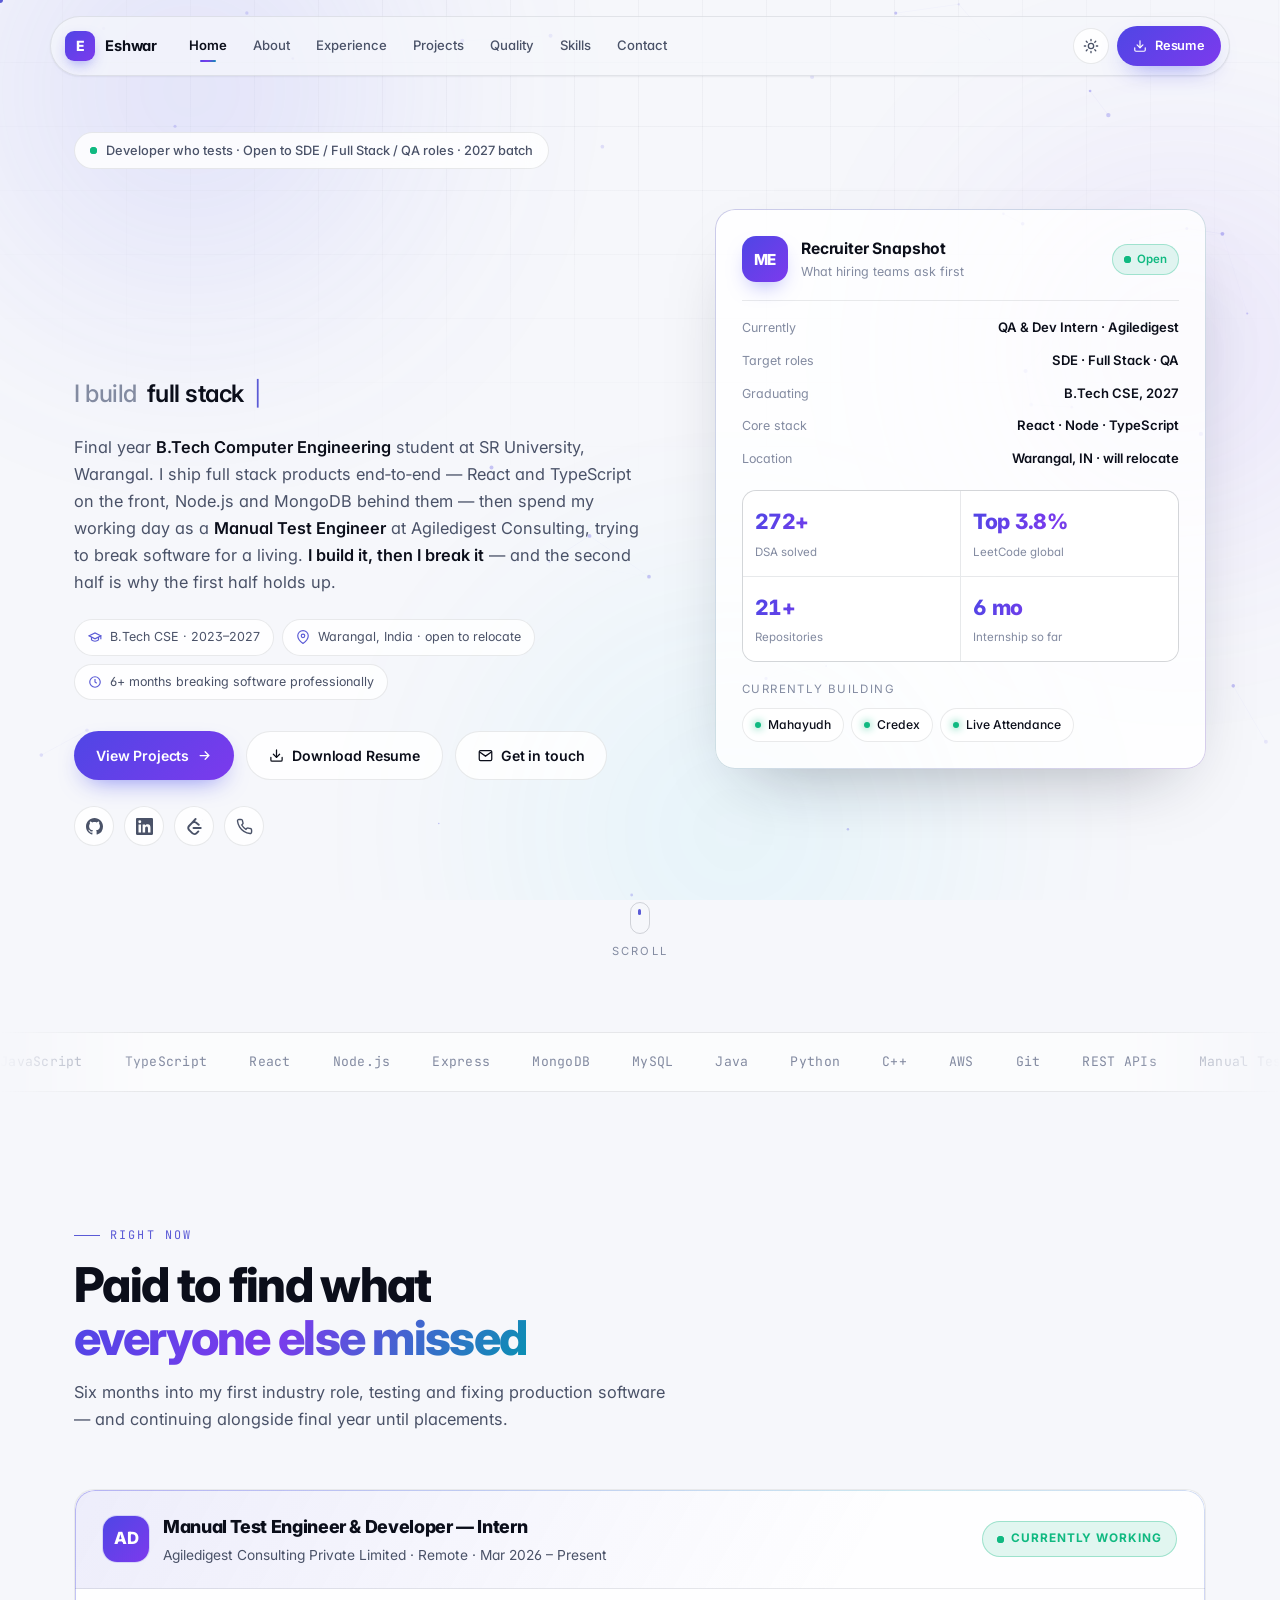
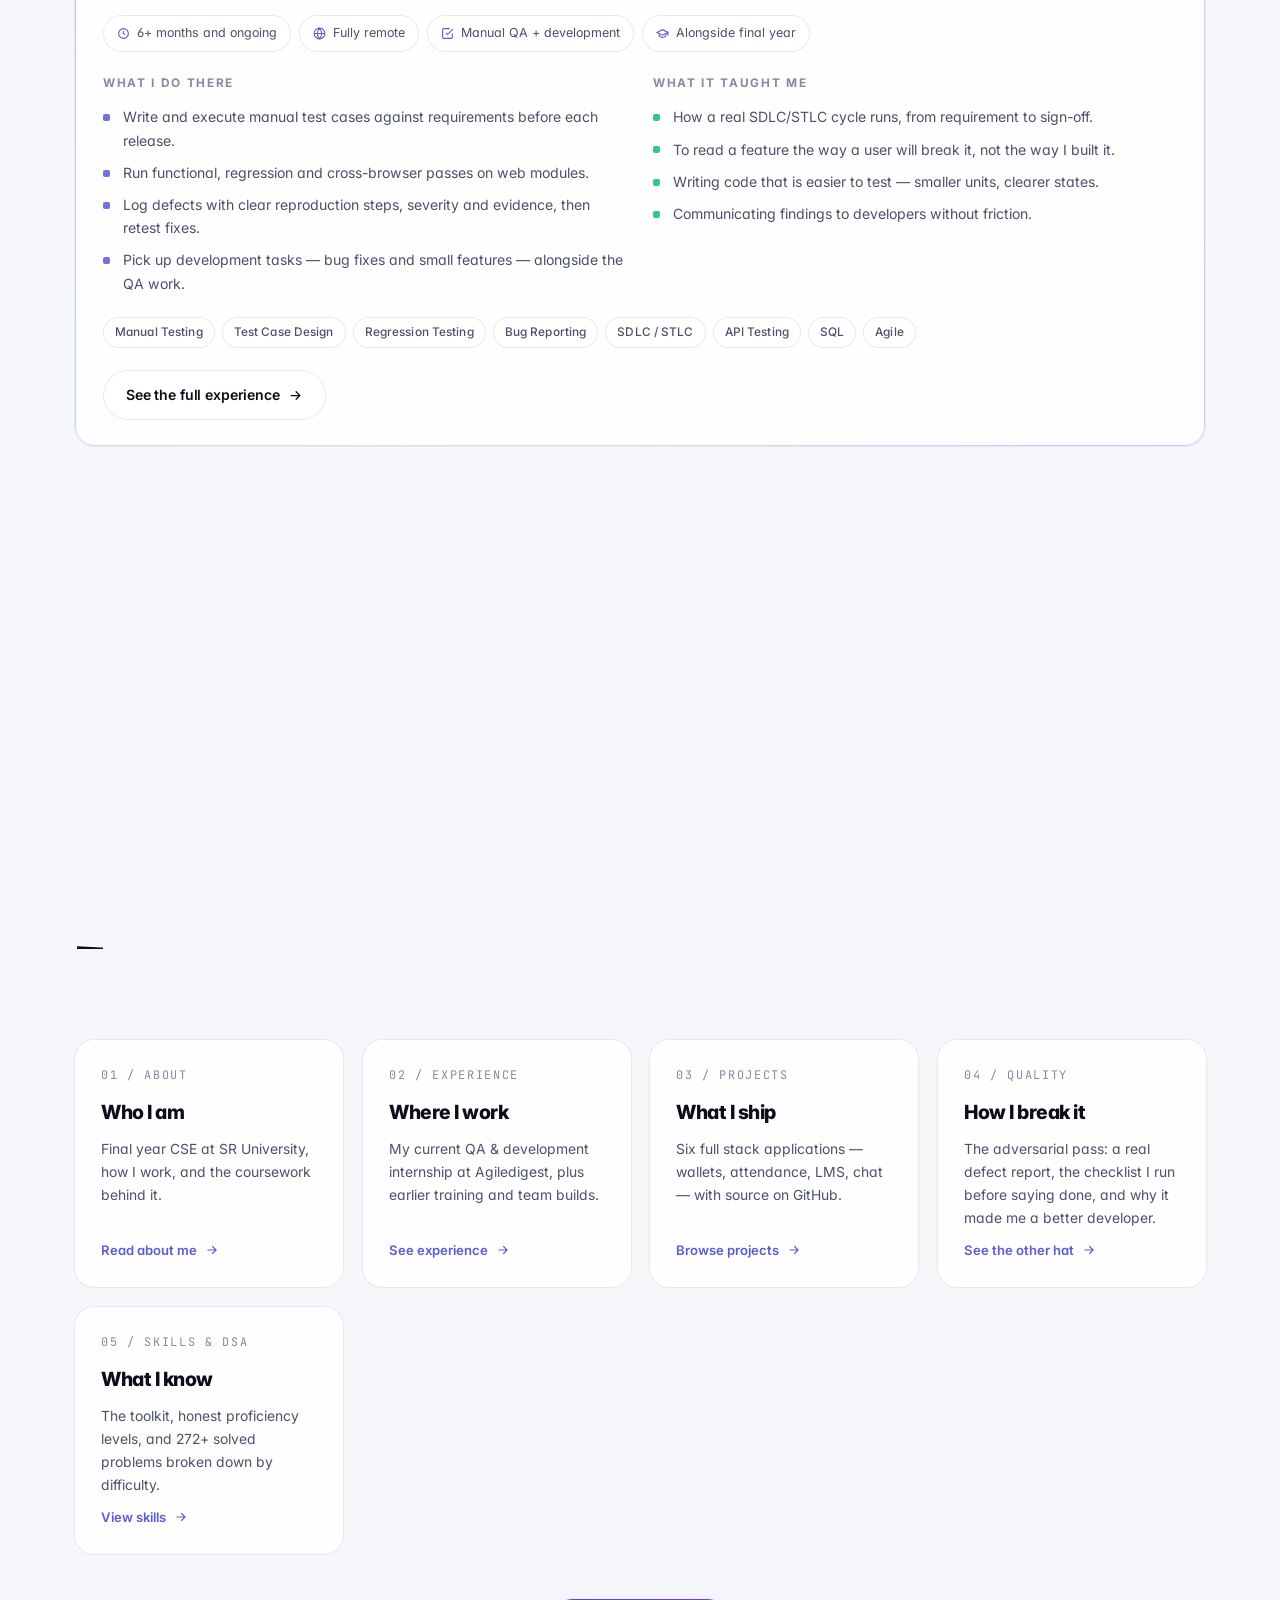
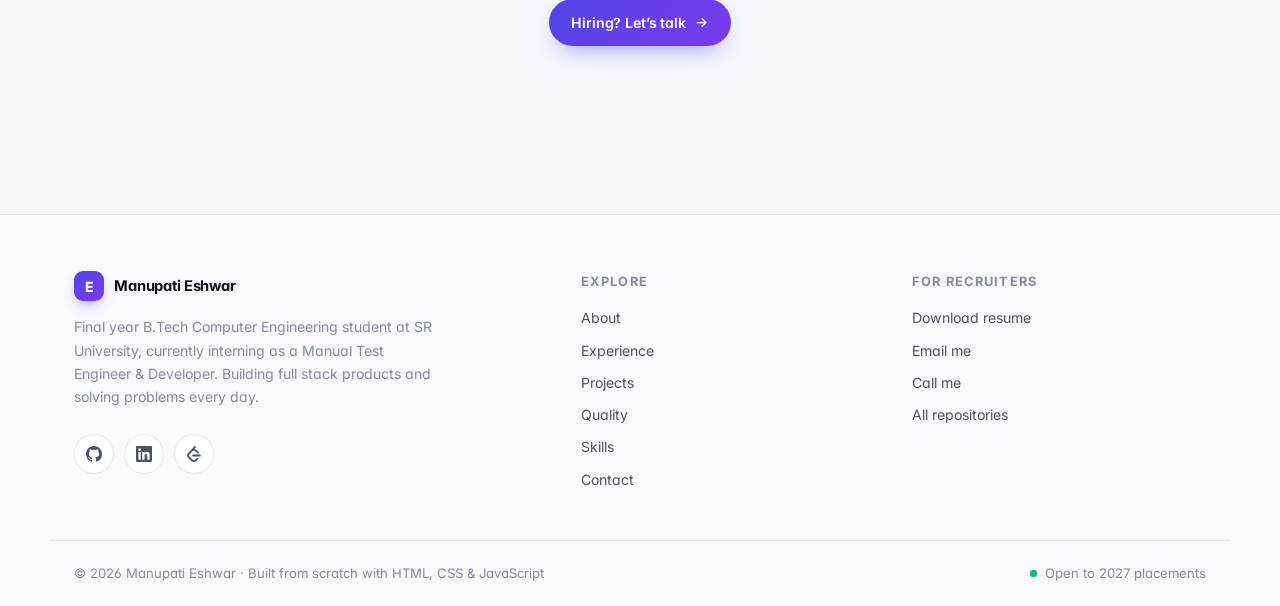
==== commit 237b0d5b: "feat: replace page transition with a smooth crossfade Drops the glitch entirely, along with the thre" ====
--- a/index.html
+++ b/index.html
@@ -58,51 +58,6 @@
 </head>
 <body>
 
-  <!-- GLITCH FILTERS — drive the page transition. feTurbulence with a near-zero
-       horizontal frequency produces noise that only varies down the page, so
-       feDisplacementMap shifts it in horizontal bands: a torn-scanline look
-       rather than a smear. Three seeds give the stutter something to step through. -->
-  <svg class="glitch-defs" aria-hidden="true" focusable="false" width="0" height="0">
-    <defs>
-      <filter id="tear-a" x="-12%" y="-6%" width="124%" height="112%" color-interpolation-filters="sRGB">
-        <feTurbulence type="fractalNoise" baseFrequency="0.00001 0.085" numOctaves="1" seed="7" result="n" />
-        <feDisplacementMap in="SourceGraphic" in2="n" scale="28" xChannelSelector="R" yChannelSelector="G" />
-      </filter>
-      <filter id="tear-b" x="-12%" y="-6%" width="124%" height="112%" color-interpolation-filters="sRGB">
-        <feTurbulence type="fractalNoise" baseFrequency="0.00001 0.14" numOctaves="1" seed="23" result="n" />
-        <feDisplacementMap in="SourceGraphic" in2="n" scale="17" xChannelSelector="R" yChannelSelector="G" />
-      </filter>
-      <filter id="tear-c" x="-12%" y="-6%" width="124%" height="112%" color-interpolation-filters="sRGB">
-        <feTurbulence type="fractalNoise" baseFrequency="0.00001 0.055" numOctaves="1" seed="41" result="n" />
-        <feDisplacementMap in="SourceGraphic" in2="n" scale="36" xChannelSelector="R" yChannelSelector="G" />
-      </filter>
-
-      <!-- Chromatic fringe for the moment just before everything resolves:
-           red and blue pulled apart, then screened back over green. -->
-      <filter id="rgb-split" x="-6%" y="-6%" width="112%" height="112%" color-interpolation-filters="sRGB">
-        <feOffset in="SourceGraphic" dx="-3" dy="0" result="ro" />
-        <feColorMatrix in="ro" type="matrix" result="rc"
-          values="1 0 0 0 0
-                  0 0 0 0 0
-                  0 0 0 0 0
-                  0 0 0 1 0" />
-        <feOffset in="SourceGraphic" dx="3" dy="0" result="bo" />
-        <feColorMatrix in="bo" type="matrix" result="bc"
-          values="0 0 0 0 0
-                  0 0 0 0 0
-                  0 0 1 0 0
-                  0 0 0 1 0" />
-        <feColorMatrix in="SourceGraphic" type="matrix" result="gc"
-          values="0 0 0 0 0
-                  0 1 0 0 0
-                  0 0 0 0 0
-                  0 0 0 1 0" />
-        <feBlend in="rc" in2="gc" mode="screen" result="rg" />
-        <feBlend in="rg" in2="bc" mode="screen" />
-      </filter>
-    </defs>
-  </svg>
-
   <!-- PAGE TRANSITION CURTAIN (retracts on load, closes before navigating away) -->
   <div class="page-fx in" id="page-fx" aria-hidden="true"><i></i><i></i><i></i><i></i><i></i></div>
 
--- a/style.css
+++ b/style.css
@@ -1349,15 +1349,16 @@
 @media print { .read-rail { display: none !important; } }
 
 /* ═══════════════════════════════════════════
-   34. PAGE TRANSITION — GLITCH & REBUILD
-   ═══════════════════════════════════════════ */
-/* The outgoing page tears apart, the incoming one snaps back into alignment.
-   Native cross-document transitions do the work; the JS curtain in script.js
-   removes itself when they are available so the two never run together. */
+   34. PAGE TRANSITION — SMOOTH CROSSFADE
+   ═══════════════════════════════════════════ */
+/* Deliberately only opacity and transform. Those are the two properties the
+   compositor can animate without laying out or repainting, which is what keeps
+   this at frame rate on a full-page snapshot — a blur or an SVG filter here
+   costs a repaint every frame and is what makes a transition feel heavy. */
 @view-transition { navigation: auto; }
 
-/* The frame holds while the content breaks — that contrast is the whole idea,
-   so the chrome is named and persists across documents instead of glitching. */
+/* Named elements persist across documents, so the frame stays put and only the
+   content moves. Nothing to re-render, and it reads as one continuous surface. */
 .nav-wrap   { view-transition-name: site-nav; }
 .footer     { view-transition-name: site-footer; }
 .read-rail  { view-transition-name: read-rail; }
@@ -1366,56 +1367,40 @@
 ::view-transition-group(site-nav),
 ::view-transition-group(site-footer),
 ::view-transition-group(read-rail),
-::view-transition-group(to-top) { animation-duration: .3s; }
-
-/* steps(1, end) is deliberate: a glitch that eases is not a glitch. Each
-   keyframe holds until the next one lands, which also means the expensive SVG
-   filter is recomputed four times rather than every frame. */
-/* Sequenced, not simultaneous: the old page is almost gone before the new one
-   starts rebuilding, otherwise both glitch at once and it reads as noise. */
-::view-transition-old(root) { animation: glitchTear  .24s steps(1, end) both; }
-::view-transition-new(root) { animation: glitchBuild .34s .14s steps(1, end) both; }
-
-@keyframes glitchTear {
-  0%   { filter: none;              transform: none;                opacity: 1; }
-  22%  { filter: url(#tear-a);      transform: translateX(-7px);    opacity: 1; }
-  45%  { filter: url(#tear-b);      transform: translateX(6px);     opacity: .92; }
-  68%  { filter: url(#tear-c);      transform: translateX(-3px);    opacity: .7; }
-  100% { filter: url(#tear-b);      transform: translateX(2px);     opacity: 0; }
-}
-
-@keyframes glitchBuild {
-  0%   { filter: url(#tear-c);      transform: translateX(9px);     opacity: .55; }
-  18%  { filter: url(#tear-a);      transform: translateX(-6px);    opacity: .7; }
-  34%  { filter: url(#tear-b);      transform: translateX(4px);     opacity: .88; }
-  48%  { filter: url(#rgb-split);   transform: translateX(-2px);    opacity: 1; }
-  60%  { filter: none;              transform: none;                opacity: 1; }
-  100% { filter: none;              transform: none;                opacity: 1; }
-}
-
-/* Travelling back tears the other way. */
-html[data-nav-dir="back"]::view-transition-old(root) { animation-name: glitchTearBack; }
-html[data-nav-dir="back"]::view-transition-new(root) { animation-name: glitchBuildBack; }
-
-@keyframes glitchTearBack {
-  0%   { filter: none;              transform: none;                opacity: 1; }
-  22%  { filter: url(#tear-b);      transform: translateX(7px);     opacity: 1; }
-  45%  { filter: url(#tear-a);      transform: translateX(-6px);    opacity: .92; }
-  68%  { filter: url(#tear-c);      transform: translateX(3px);     opacity: .7; }
-  100% { filter: url(#tear-a);      transform: translateX(-2px);    opacity: 0; }
-}
-
-@keyframes glitchBuildBack {
-  0%   { filter: url(#tear-a);      transform: translateX(-9px);    opacity: .55; }
-  18%  { filter: url(#tear-c);      transform: translateX(6px);     opacity: .7; }
-  34%  { filter: url(#tear-b);      transform: translateX(-4px);    opacity: .88; }
-  48%  { filter: url(#rgb-split);   transform: translateX(2px);     opacity: 1; }
-  60%  { filter: none;              transform: none;                opacity: 1; }
-  100% { filter: none;              transform: none;                opacity: 1; }
-}
-
-/* The filter defs live in the markup and must never take up layout space. */
-.glitch-defs { position: absolute; width: 0; height: 0; overflow: hidden; pointer-events: none; }
+::view-transition-group(to-top) { animation-duration: .35s; }
+
+::view-transition-old(root) { animation: pageOut .34s cubic-bezier(.4, 0, .2, 1) both; }
+::view-transition-new(root) { animation: pageIn  .48s cubic-bezier(.22, 1, .36, 1) both; }
+
+/* The drift is small on purpose — 18px and half a percent of scale. Enough to
+   give the change a direction, not enough to read as a slide. */
+@keyframes pageOut {
+  from { opacity: 1; transform: none; }
+  to   { opacity: 0; transform: translate3d(-14px, 0, 0) scale(.994); }
+}
+
+/* Opacity finishes at 55% while the drift keeps easing out behind it. If both
+   ran the full duration the two pages would sit half-transparent over each
+   other mid-way and the whole thing would look washed out. */
+@keyframes pageIn {
+  0%   { opacity: 0; transform: translate3d(18px, 0, 0) scale(1.006); }
+  55%  { opacity: 1; }
+  100% { opacity: 1; transform: none; }
+}
+
+/* Travelling back drifts the other way. */
+html[data-nav-dir="back"]::view-transition-old(root) { animation-name: pageOutBack; }
+html[data-nav-dir="back"]::view-transition-new(root) { animation-name: pageInBack; }
+
+@keyframes pageOutBack {
+  from { opacity: 1; transform: none; }
+  to   { opacity: 0; transform: translate3d(14px, 0, 0) scale(.994); }
+}
+@keyframes pageInBack {
+  0%   { opacity: 0; transform: translate3d(-18px, 0, 0) scale(1.006); }
+  55%  { opacity: 1; }
+  100% { opacity: 1; transform: none; }
+}
 
 @media (prefers-reduced-motion: reduce) {
   ::view-transition-group(*),
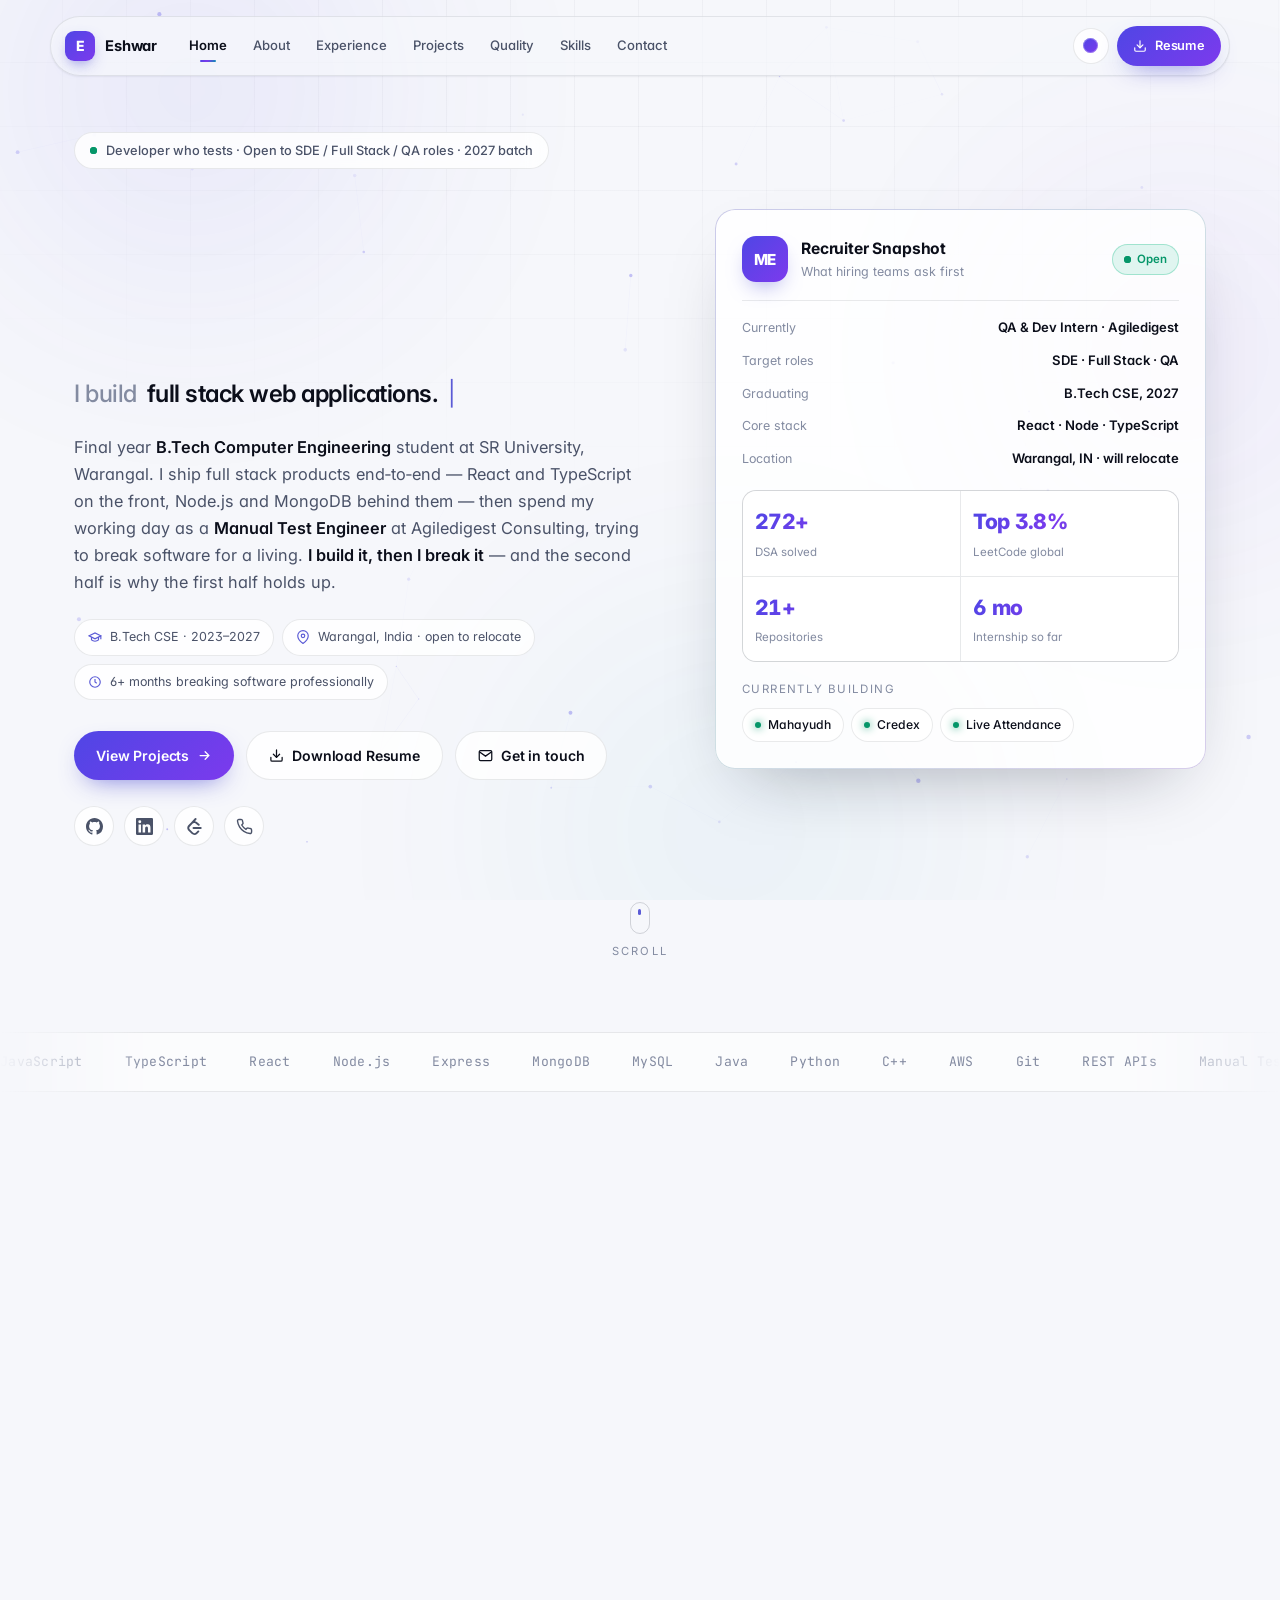
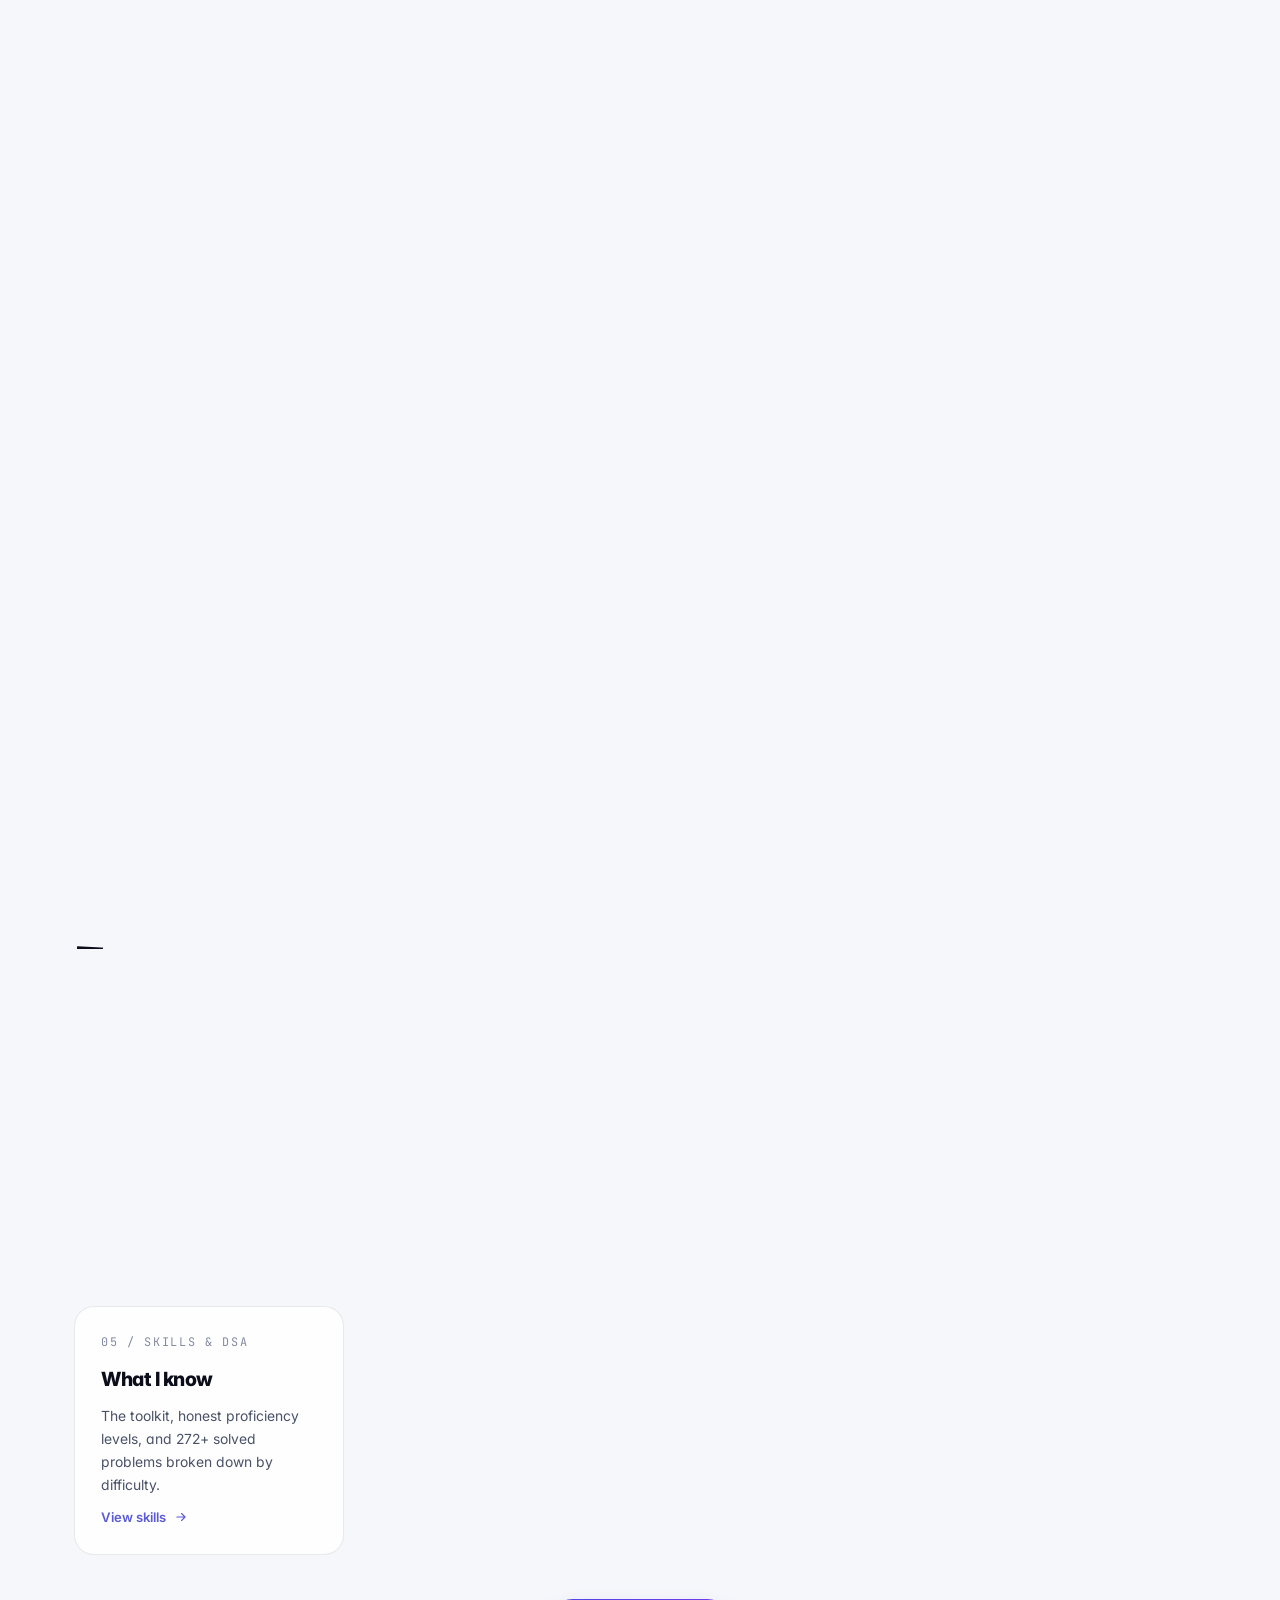
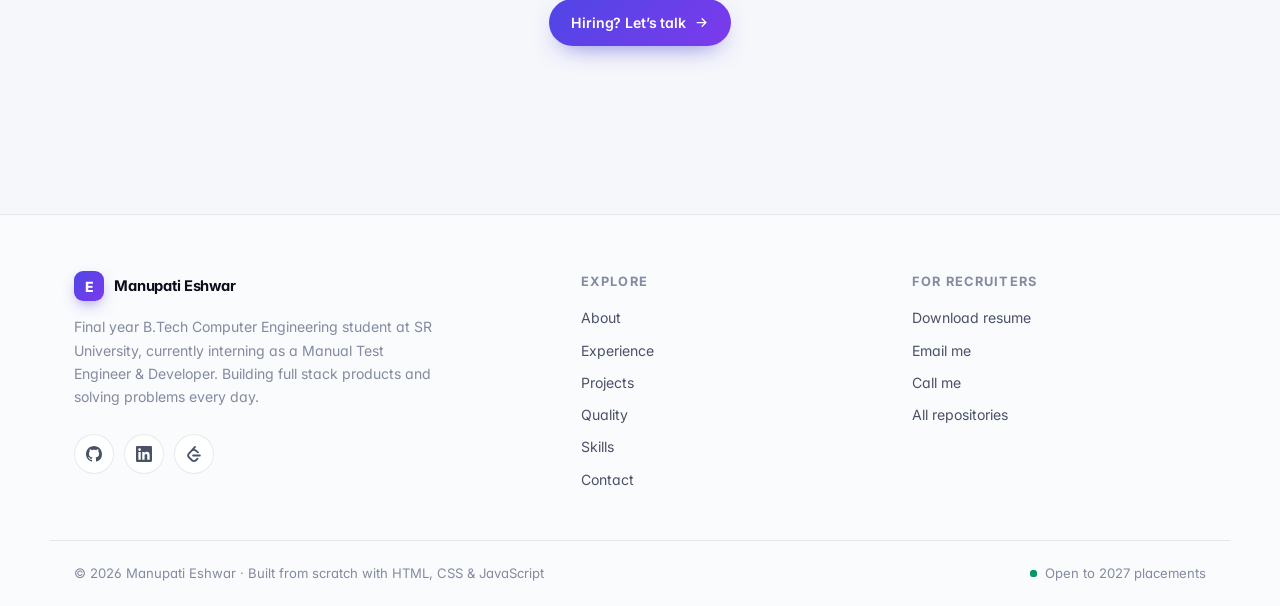
==== commit 2bcb080c: "feat: add four colour palettes and a picker Midnight and Daylight are untouched. Joining them:  - Pa" ====
--- a/index.html
+++ b/index.html
@@ -29,6 +29,14 @@
     try {
       var d = sessionStorage.getItem('nav-dir');
       if (d) document.documentElement.dataset.navDir = d;
+    } catch (e) { /* private mode */ }
+    // Apply the saved palette before first paint, otherwise the default one
+    // flashes for a frame on every navigation.
+    try {
+      var t = localStorage.getItem('theme');
+      if (t) document.documentElement.setAttribute('data-theme', t);
+      else if (matchMedia('(prefers-color-scheme: light)').matches)
+        document.documentElement.setAttribute('data-theme', 'light');
     } catch (e) { /* private mode */ }
   </script>
 
@@ -114,10 +122,12 @@
       </div>
 
       <div class="nav-actions">
-        <button class="theme-toggle" id="theme-toggle" aria-label="Toggle colour theme" title="Toggle theme">
-          <svg class="icon-sun" width="16" height="16" viewBox="0 0 24 24" fill="none" stroke="currentColor" stroke-width="2" stroke-linecap="round"><circle cx="12" cy="12" r="4"/><path d="M12 2v2M12 20v2M4.9 4.9l1.4 1.4M17.7 17.7l1.4 1.4M2 12h2M20 12h2M6.3 17.7l-1.4 1.4M19.1 4.9l-1.4 1.4"/></svg>
-          <svg class="icon-moon" width="16" height="16" viewBox="0 0 24 24" fill="none" stroke="currentColor" stroke-width="2" stroke-linecap="round" stroke-linejoin="round"><path d="M21 12.8A9 9 0 1 1 11.2 3a7 7 0 0 0 9.8 9.8z"/></svg>
-        </button>
+        <div class="palette" id="palette">
+          <button class="palette-btn" id="palette-btn" aria-label="Change colour palette" aria-expanded="false" aria-haspopup="listbox" title="Colour palette">
+            <i aria-hidden="true"></i>
+          </button>
+          <div class="palette-menu" id="palette-menu" role="listbox" aria-label="Colour palette"></div>
+        </div>
         <a href="https://drive.google.com/file/d/1tPx4ozkyeKu4W2-kRQ9kXljloqCj1vB-/view?usp=sharing" class="btn btn-sm btn-primary magnetic nav-resume" target="_blank" rel="noopener noreferrer">
           <svg width="14" height="14" viewBox="0 0 24 24" fill="none" stroke="currentColor" stroke-width="2" stroke-linecap="round" stroke-linejoin="round"><path d="M21 15v4a2 2 0 0 1-2 2H5a2 2 0 0 1-2-2v-4"/><polyline points="7 10 12 15 17 10"/><line x1="12" y1="15" x2="12" y2="3"/></svg>
           Resume
--- a/style.css
+++ b/style.css
@@ -51,6 +51,13 @@
 
   --grid-line: rgba(255,255,255,.028);
   --code-bg: rgba(255,255,255,.025);
+
+  /* Ambient + canvas, so a palette can retint the background too */
+  --aurora-a: rgba(99,102,241,.55);
+  --aurora-b: rgba(139,92,246,.45);
+  --aurora-c: rgba(34,211,238,.26);
+  --particle: 129, 140, 248;      /* raw rgb channels — read by script.js */
+  --on-accent: #fff;              /* text that sits on --grad-btn */
 }
 
 [data-theme="light"] {
@@ -65,6 +72,15 @@
   --text-2:        #4A5268;
   --text-3:        #838BA1;
 
+  /* Darkened for legibility on a light ground — the :root values are tuned
+     for dark and wash out here. Used by the skill icons and code syntax. */
+  --violet:        #7C3AED;
+  --indigo:        #4F46E5;
+  --cyan:          #0891B2;
+  --emerald:       #059669;
+  --amber:         #B45309;
+  --rose:          #E11D48;
+
   --accent:        #5B5BD6;
   --accent-soft:   rgba(91, 91, 214, 0.1);
   --accent-line:   rgba(91, 91, 214, 0.26);
@@ -80,6 +96,184 @@
 
   --grid-line: rgba(15,23,42,.035);
   --code-bg: rgba(15,23,42,.03);
+
+  --aurora-a: rgba(79,70,229,.30);
+  --aurora-b: rgba(124,58,237,.24);
+  --aurora-c: rgba(8,145,178,.18);
+  --particle: 79, 70, 229;
+  --on-accent: #fff;
+}
+
+/* ── PALETTE: PAPER ─────────────────────────────────────
+   Warm editorial light. Cream stock, ink-brown type, terracotta accent —
+   reads like a printed journal rather than another white/indigo dashboard. */
+[data-theme="paper"] {
+  --bg:            #F3EDE1;
+  --bg-2:          #FFFCF5;
+  --surface:       rgba(255, 252, 245, 0.80);
+  --surface-2:     rgba(255, 252, 245, 0.96);
+  --border:        rgba(61, 46, 31, 0.14);
+  --border-strong: rgba(61, 46, 31, 0.26);
+
+  --text:          #221A11;
+  --text-2:        #55463A;
+  --text-3:        #8A7A69;
+  --violet:        #8A5A2B;
+  --indigo:        #A8431A;
+  --cyan:          #1C6F62;
+  --emerald:       #2E7247;
+  --amber:         #A65B0B;
+  --rose:          #A63232;
+
+  --accent:        #A8431A;
+  --accent-soft:   rgba(168, 67, 26, 0.12);
+  --accent-line:   rgba(168, 67, 26, 0.30);
+
+  --grad:          linear-gradient(115deg, #7B3310 0%, #A8431A 38%, #1C6F62 100%);
+  --grad-btn:      linear-gradient(135deg, #A8431A, #7B3310);
+  --grad-border:   linear-gradient(135deg, rgba(168,67,26,.42), rgba(28,111,98,.22), rgba(123,51,16,.36));
+
+  --shadow-1: 0 1px 2px rgba(61,46,31,.08);
+  --shadow-2: 0 14px 40px -20px rgba(61,46,31,.30);
+  --shadow-3: 0 30px 70px -34px rgba(61,46,31,.38);
+  --glow:     0 0 0 1px rgba(168,67,26,.18), 0 20px 50px -28px rgba(168,67,26,.5);
+
+  --grid-line: rgba(61,46,31,.05);
+  --code-bg:   rgba(61,46,31,.045);
+  --aurora-a:  rgba(168,67,26,.26);
+  --aurora-b:  rgba(197,122,20,.20);
+  --aurora-c:  rgba(28,111,98,.15);
+  --particle:  138, 90, 43;
+  --on-accent: #FFFCF5;
+}
+
+/* ── PALETTE: BLUEPRINT ─────────────────────────────────
+   Engineering drawing. Deep navy stock with a visible grid and cyan linework. */
+[data-theme="blueprint"] {
+  --bg:            #061527;
+  --bg-2:          #0A1F38;
+  --surface:       rgba(125, 211, 252, 0.05);
+  --surface-2:     rgba(125, 211, 252, 0.09);
+  --border:        rgba(125, 211, 252, 0.17);
+  --border-strong: rgba(125, 211, 252, 0.32);
+
+  --text:          #E8F3FF;
+  --text-2:        #9DBAD8;
+  --text-3:        #6A88AA;
+  --violet:        #A5B4FC;
+  --indigo:        #38BDF8;
+  --cyan:          #67E8F9;
+  --emerald:       #5EEAD4;
+  --amber:         #FCD34D;
+  --rose:          #FDA4AF;
+
+  --accent:        #38BDF8;
+  --accent-soft:   rgba(56, 189, 248, 0.14);
+  --accent-line:   rgba(56, 189, 248, 0.34);
+
+  --grad:          linear-gradient(100deg, #7DD3FC 0%, #E0F2FE 26%, #67E8F9 54%, #38BDF8 100%);
+  --grad-btn:      linear-gradient(135deg, #0369A1, #0EA5E9);
+  --grad-border:   linear-gradient(135deg, rgba(56,189,248,.6), rgba(103,232,249,.28), rgba(125,211,252,.5));
+
+  --shadow-1: 0 1px 2px rgba(0,0,0,.45);
+  --shadow-2: 0 14px 40px -18px rgba(0,0,0,.8);
+  --shadow-3: 0 30px 70px -30px rgba(0,0,0,.9);
+  --glow:     0 0 0 1px rgba(56,189,248,.28), 0 20px 60px -25px rgba(56,189,248,.55);
+
+  /* The grid is the point of this one, so it sits higher than elsewhere. */
+  --grid-line: rgba(125,211,252,.085);
+  --code-bg:   rgba(125,211,252,.05);
+  --aurora-a:  rgba(56,189,248,.34);
+  --aurora-b:  rgba(14,165,233,.26);
+  --aurora-c:  rgba(103,232,249,.18);
+  --particle:  125, 211, 252;
+  --on-accent: #F0F9FF;
+}
+
+/* ── PALETTE: CONSOLE ───────────────────────────────────
+   Terminal output. Near-black with lime and amber — pass and warn, which is
+   what a tester stares at all day. */
+[data-theme="console"] {
+  --bg:            #090C09;
+  --bg-2:          #0E130D;
+  --surface:       rgba(163, 230, 53, 0.045);
+  --surface-2:     rgba(163, 230, 53, 0.085);
+  --border:        rgba(163, 230, 53, 0.15);
+  --border-strong: rgba(163, 230, 53, 0.28);
+
+  --text:          #EAF3E3;
+  --text-2:        #A6B89C;
+  --text-3:        #718367;
+  --violet:        #D9F99D;
+  --indigo:        #A3E635;
+  --cyan:          #4ADE80;
+  --emerald:       #4ADE80;
+  --amber:         #FBBF24;
+  --rose:          #FB7185;
+
+  --accent:        #A3E635;
+  --accent-soft:   rgba(163, 230, 53, 0.12);
+  --accent-line:   rgba(163, 230, 53, 0.32);
+
+  --grad:          linear-gradient(100deg, #FBBF24 0%, #D9F99D 30%, #A3E635 58%, #4ADE80 100%);
+  --grad-btn:      linear-gradient(135deg, #3F6212, #65A30D);
+  --grad-border:   linear-gradient(135deg, rgba(163,230,53,.55), rgba(251,191,36,.28), rgba(74,222,128,.45));
+
+  --shadow-1: 0 1px 2px rgba(0,0,0,.5);
+  --shadow-2: 0 14px 40px -18px rgba(0,0,0,.85);
+  --shadow-3: 0 30px 70px -30px rgba(0,0,0,.92);
+  --glow:     0 0 0 1px rgba(163,230,53,.26), 0 20px 60px -25px rgba(163,230,53,.45);
+
+  --grid-line: rgba(163,230,53,.04);
+  --code-bg:   rgba(163,230,53,.045);
+  --aurora-a:  rgba(163,230,53,.26);
+  --aurora-b:  rgba(251,191,36,.18);
+  --aurora-c:  rgba(74,222,128,.18);
+  --particle:  163, 230, 53;
+  --on-accent: #F7FEE7;
+}
+
+/* ── PALETTE: INK ───────────────────────────────────────
+   Monochrome with one red. Everything is greyscale except what matters, which
+   makes the accent do real work instead of decorating. */
+[data-theme="ink"] {
+  --bg:            #08080A;
+  --bg-2:          #101014;
+  --surface:       rgba(255, 255, 255, 0.04);
+  --surface-2:     rgba(255, 255, 255, 0.075);
+  --border:        rgba(255, 255, 255, 0.12);
+  --border-strong: rgba(255, 255, 255, 0.22);
+
+  --text:          #FAFAFA;
+  --text-2:        #A6A6AD;
+  --text-3:        #6E6E77;
+  --violet:        #E4E4E7;
+  --indigo:        #FAFAFA;
+  --cyan:          #A1A1AA;
+  --emerald:       #D4D4D8;
+  --amber:         #FF8A7D;
+  --rose:          #FF453A;
+
+  --accent:        #FF453A;
+  --accent-soft:   rgba(255, 69, 58, 0.12);
+  --accent-line:   rgba(255, 69, 58, 0.34);
+
+  --grad:          linear-gradient(100deg, #FAFAFA 0%, #FF453A 46%, #FF9A90 68%, #FAFAFA 100%);
+  --grad-btn:      linear-gradient(135deg, #D92316, #FF453A);
+  --grad-border:   linear-gradient(135deg, rgba(255,69,58,.55), rgba(255,255,255,.22), rgba(255,69,58,.4));
+
+  --shadow-1: 0 1px 2px rgba(0,0,0,.5);
+  --shadow-2: 0 14px 40px -18px rgba(0,0,0,.85);
+  --shadow-3: 0 30px 70px -30px rgba(0,0,0,.95);
+  --glow:     0 0 0 1px rgba(255,69,58,.26), 0 20px 60px -25px rgba(255,69,58,.45);
+
+  --grid-line: rgba(255,255,255,.03);
+  --code-bg:   rgba(255,255,255,.035);
+  --aurora-a:  rgba(255,69,58,.24);
+  --aurora-b:  rgba(255,255,255,.06);
+  --aurora-c:  rgba(255,69,58,.13);
+  --particle:  190, 190, 198;
+  --on-accent: #FFF5F4;
 }
 
 /* ═══════════════════════════════════════════
@@ -117,7 +311,7 @@
   border-radius: 6px;
 }
 
-::selection { background: rgba(99,102,241,.32); color: var(--text); }
+::selection { background: color-mix(in srgb, var(--accent) 32%, transparent); color: var(--text); }
 
 ::-webkit-scrollbar { width: 10px; }
 ::-webkit-scrollbar-track { background: var(--bg); }
@@ -178,9 +372,9 @@
   filter: blur(110px); opacity: .5;
   will-change: transform;
 }
-.aurora-1 { width: 620px; height: 620px; top: -220px; left: -120px; background: radial-gradient(circle, rgba(99,102,241,.55), transparent 65%); animation: drift1 24s ease-in-out infinite; }
-.aurora-2 { width: 560px; height: 560px; top: 8%; right: -180px; background: radial-gradient(circle, rgba(139,92,246,.45), transparent 65%); animation: drift2 30s ease-in-out infinite; }
-.aurora-3 { width: 700px; height: 700px; bottom: -280px; left: 30%; background: radial-gradient(circle, rgba(34,211,238,.26), transparent 65%); animation: drift3 34s ease-in-out infinite; }
+.aurora-1 { width: 620px; height: 620px; top: -220px; left: -120px; background: radial-gradient(circle, var(--aurora-a), transparent 65%); animation: drift1 24s ease-in-out infinite; }
+.aurora-2 { width: 560px; height: 560px; top: 8%; right: -180px; background: radial-gradient(circle, var(--aurora-b), transparent 65%); animation: drift2 30s ease-in-out infinite; }
+.aurora-3 { width: 700px; height: 700px; bottom: -280px; left: 30%; background: radial-gradient(circle, var(--aurora-c), transparent 65%); animation: drift3 34s ease-in-out infinite; }
 [data-theme="light"] .aurora { opacity: .42; filter: blur(120px); }
 
 @keyframes drift1 { 0%,100% { transform: translate(0,0) scale(1); } 50% { transform: translate(80px, 60px) scale(1.12); } }
@@ -215,7 +409,7 @@
    6. SCROLL PROGRESS
    ═══════════════════════════════════════════ */
 .scroll-progress { position: fixed; top: 0; left: 0; right: 0; height: 2px; z-index: 1200; background: transparent; }
-.scroll-progress span { display: block; height: 100%; width: 0%; background: var(--grad); box-shadow: 0 0 14px rgba(99,102,241,.7); }
+.scroll-progress span { display: block; height: 100%; width: 0%; background: var(--grad); box-shadow: 0 0 14px color-mix(in srgb, var(--accent) 70%, transparent); }
 
 /* ═══════════════════════════════════════════
    7. NAV
@@ -239,7 +433,7 @@
 .nav-logo-mark {
   display: grid; place-items: center; width: 30px; height: 30px;
   border-radius: 9px; background: var(--grad-btn); color: #fff;
-  font-weight: 800; font-size: .88rem; box-shadow: 0 6px 16px -6px rgba(99,102,241,.9);
+  font-weight: 800; font-size: .88rem; box-shadow: 0 6px 16px -6px color-mix(in srgb, var(--accent) 90%, transparent);
   transition: transform .4s var(--spring);
 }
 .nav-logo:hover .nav-logo-mark { transform: rotate(-8deg) scale(1.08); }
@@ -261,17 +455,7 @@
 
 .nav-actions { display: flex; align-items: center; gap: 8px; margin-left: auto; }
 
-.theme-toggle {
-  display: grid; place-items: center; width: 36px; height: 36px;
-  border-radius: var(--r-full); border: 1px solid var(--border);
-  color: var(--text-2); background: var(--surface);
-  transition: color .25s, border-color .25s, transform .3s var(--spring), background .25s;
-}
-.theme-toggle:hover { color: var(--text); border-color: var(--border-strong); transform: rotate(18deg); }
-.theme-toggle .icon-sun { display: none; }
-.theme-toggle .icon-moon { display: block; }
-[data-theme="light"] .theme-toggle .icon-sun { display: block; }
-[data-theme="light"] .theme-toggle .icon-moon { display: none; }
+/* (theme-toggle replaced by the palette picker — see section 38) */
 
 .nav-toggle { display: none; flex-direction: column; gap: 5px; width: 38px; height: 36px; align-items: center; justify-content: center; border-radius: var(--r-full); border: 1px solid var(--border); }
 .nav-toggle span { display: block; width: 16px; height: 1.6px; border-radius: 2px; background: var(--text); transition: transform .3s var(--ease), opacity .2s; }
@@ -290,14 +474,14 @@
   transition: transform .3s var(--spring), box-shadow .3s var(--ease), border-color .3s, background .3s, color .3s;
 }
 .btn-sm { padding: 9px 16px; font-size: .8rem; }
-.btn-primary { background: var(--grad-btn); color: #fff; box-shadow: 0 10px 26px -12px rgba(99,102,241,.9); }
+.btn-primary { background: var(--grad-btn); color: var(--on-accent); box-shadow: 0 10px 26px -12px color-mix(in srgb, var(--accent) 90%, transparent); }
 .btn-primary::after {
   content: ''; position: absolute; inset: 0;
   background: linear-gradient(120deg, transparent 20%, rgba(255,255,255,.34) 50%, transparent 80%);
   transform: translateX(-120%); transition: transform .7s var(--ease-out);
 }
 .btn-primary:hover::after { transform: translateX(120%); }
-.btn-primary:hover { box-shadow: 0 16px 36px -14px rgba(99,102,241,1); }
+.btn-primary:hover { box-shadow: 0 16px 36px -14px color-mix(in srgb, var(--accent) 100%, transparent); }
 .btn-ghost { background: var(--surface); color: var(--text); border: 1px solid var(--border); }
 .btn-ghost:hover { border-color: var(--accent-line); background: var(--surface-2); }
 .btn:active { transform: scale(.97); }
@@ -321,7 +505,7 @@
 }
 .card::before {
   content: ''; position: absolute; inset: 0; border-radius: inherit;
-  background: radial-gradient(420px circle at var(--mx, 50%) var(--my, 0%), rgba(129,140,248,.14), transparent 62%);
+  background: radial-gradient(420px circle at var(--mx, 50%) var(--my, 0%), color-mix(in srgb, var(--accent) 15%, transparent), transparent 62%);
   opacity: 0; transition: opacity .4s var(--ease); pointer-events: none;
 }
 .card:hover::before { opacity: 1; }
@@ -432,7 +616,7 @@
   display: grid; place-items: center; width: 46px; height: 46px; flex-shrink: 0;
   border-radius: 14px; background: var(--grad-btn); color: #fff;
   font-weight: 800; font-size: .95rem; letter-spacing: -.02em;
-  box-shadow: 0 10px 24px -12px rgba(99,102,241,1);
+  box-shadow: 0 10px 24px -12px color-mix(in srgb, var(--accent) 100%, transparent);
 }
 .snapshot-titles { min-width: 0; }
 .snapshot-head h2 { font-size: .98rem; font-weight: 700; letter-spacing: -.01em; }
@@ -512,14 +696,13 @@
 .code-bar span { margin-left: 8px; font-family: 'JetBrains Mono', monospace; font-size: .74rem; color: var(--text-3); }
 .about-code pre { padding: 20px; overflow-x: auto; background: var(--code-bg); }
 .about-code code { font-family: 'JetBrains Mono', monospace; font-size: .8rem; line-height: 1.85; color: var(--text-2); }
-.c-key { color: #C084FC; } .c-var { color: #60A5FA; } .c-type { color: #22D3EE; }
-.c-prop { color: #F0ABFC; } .c-str { color: #6EE7B7; } .c-num { color: #FBBF24; } .c-cmt { color: var(--text-3); font-style: italic; }
-[data-theme="light"] .c-key { color: #7C3AED; }
-[data-theme="light"] .c-var { color: #2563EB; }
-[data-theme="light"] .c-type { color: #0891B2; }
-[data-theme="light"] .c-prop { color: #BE185D; }
-[data-theme="light"] .c-str { color: #047857; }
-[data-theme="light"] .c-num { color: #B45309; }
+.c-key  { color: var(--violet); }
+.c-var  { color: var(--indigo); }
+.c-type { color: var(--cyan); }
+.c-prop { color: var(--rose); }
+.c-str  { color: var(--emerald); }
+.c-num  { color: var(--amber); }
+.c-cmt  { color: var(--text-3); font-style: italic; }
 
 .about-copy p { color: var(--text-2); margin-bottom: 16px; font-size: 1rem; }
 .about-copy strong { color: var(--text); font-weight: 600; }
@@ -545,7 +728,7 @@
 .timeline::after {
   content: ''; position: absolute; left: 9px; top: 6px; width: 2px; border-radius: 2px;
   height: var(--tl-progress, 0%); background: var(--grad);
-  box-shadow: 0 0 12px rgba(99,102,241,.6);
+  box-shadow: 0 0 12px color-mix(in srgb, var(--accent) 60%, transparent);
   transition: height .2s linear;
 }
 .tl-item { position: relative; }
@@ -589,18 +772,12 @@
 }
 .skill-icon svg { width: 22px; height: 22px; }
 .skill-card:hover .skill-icon { transform: translateY(-4px) rotate(-6deg); }
-.i-violet  { background: rgba(139,92,246,.12); color: #A78BFA; }
-.i-indigo  { background: rgba(99,102,241,.12); color: #818CF8; }
-.i-cyan    { background: rgba(34,211,238,.12); color: #22D3EE; }
-.i-emerald { background: rgba(16,185,129,.12); color: #34D399; }
-.i-amber   { background: rgba(245,158,11,.12); color: #FBBF24; }
-.i-rose    { background: rgba(244,63,94,.12);  color: #FB7185; }
-[data-theme="light"] .i-violet  { color: #7C3AED; }
-[data-theme="light"] .i-indigo  { color: #4F46E5; }
-[data-theme="light"] .i-cyan    { color: #0891B2; }
-[data-theme="light"] .i-emerald { color: #059669; }
-[data-theme="light"] .i-amber   { color: #B45309; }
-[data-theme="light"] .i-rose    { color: #E11D48; }
+.i-violet  { background: color-mix(in srgb, var(--violet) 13%, transparent);  color: var(--violet); }
+.i-indigo  { background: color-mix(in srgb, var(--indigo) 13%, transparent);  color: var(--indigo); }
+.i-cyan    { background: color-mix(in srgb, var(--cyan) 13%, transparent);    color: var(--cyan); }
+.i-emerald { background: color-mix(in srgb, var(--emerald) 13%, transparent); color: var(--emerald); }
+.i-amber   { background: color-mix(in srgb, var(--amber) 13%, transparent);   color: var(--amber); }
+.i-rose    { background: color-mix(in srgb, var(--rose) 13%, transparent);    color: var(--rose); }
 
 .skill-card h3 { font-size: 1.05rem; font-weight: 700; letter-spacing: -.02em; }
 .skill-card p { margin: 7px 0 16px; font-size: .87rem; color: var(--text-3); }
@@ -613,7 +790,7 @@
   position: relative; padding: 34px;
   display: flex; flex-direction: column; justify-content: space-between; gap: 30px;
   background:
-    radial-gradient(circle at 30% 20%, rgba(99,102,241,.22), transparent 60%),
+    radial-gradient(circle at 30% 20%, color-mix(in srgb, var(--accent) 22%, transparent), transparent 60%),
     radial-gradient(circle at 80% 80%, rgba(34,211,238,.14), transparent 55%),
     var(--surface-2);
   border-right: 1px solid var(--border);
@@ -629,7 +806,7 @@
   padding: 6px 14px; border-radius: var(--r-full);
   background: var(--grad-btn); color: #fff;
   font-size: .72rem; font-weight: 700; letter-spacing: .06em; text-transform: uppercase;
-  box-shadow: 0 10px 24px -12px rgba(99,102,241,1);
+  box-shadow: 0 10px 24px -12px color-mix(in srgb, var(--accent) 100%, transparent);
 }
 .featured-glyph { position: relative; display: grid; place-items: center; flex: 1; color: var(--accent); opacity: .85; }
 .featured-glyph svg { width: 100px; height: 100px; animation: floaty 6s ease-in-out infinite; }
@@ -659,7 +836,7 @@
   transition: color .25s, border-color .25s, background .25s, transform .25s var(--spring);
 }
 .filter:hover { color: var(--text); border-color: var(--accent-line); transform: translateY(-2px); }
-.filter.active { background: var(--grad-btn); color: #fff; border-color: transparent; box-shadow: 0 8px 22px -12px rgba(99,102,241,.9); }
+.filter.active { background: var(--grad-btn); color: var(--on-accent); border-color: transparent; box-shadow: 0 8px 22px -12px color-mix(in srgb, var(--accent) 90%, transparent); }
 
 .projects-grid { display: grid; grid-template-columns: repeat(auto-fill, minmax(320px, 1fr)); gap: 18px; }
 .project { display: flex; flex-direction: column; padding: 24px; }
@@ -743,16 +920,16 @@
 .contrib-grid::-webkit-scrollbar { height: 5px; }
 .gh-cell { width: 11px; height: 11px; border-radius: 2.5px; background: var(--surface-2); transition: transform .2s var(--spring); }
 .gh-cell:hover { transform: scale(1.4); }
-.gh-cell[data-level="1"] { background: rgba(99,102,241,.32); }
-.gh-cell[data-level="2"] { background: rgba(99,102,241,.55); }
-.gh-cell[data-level="3"] { background: rgba(99,102,241,.78); }
-.gh-cell[data-level="4"] { background: #818CF8; box-shadow: 0 0 8px rgba(129,140,248,.5); }
+.gh-cell[data-level="1"] { background: color-mix(in srgb, var(--accent) 26%, transparent); }
+.gh-cell[data-level="2"] { background: color-mix(in srgb, var(--accent) 46%, transparent); }
+.gh-cell[data-level="3"] { background: color-mix(in srgb, var(--accent) 68%, transparent); }
+.gh-cell[data-level="4"] { background: var(--accent); box-shadow: 0 0 8px color-mix(in srgb, var(--accent) 50%, transparent); }
 .contrib-legend { display: flex; align-items: center; gap: 5px; font-size: .72rem; color: var(--text-3); }
 .contrib-legend i { width: 11px; height: 11px; border-radius: 2.5px; background: var(--surface-2); }
-.contrib-legend i[data-level="1"] { background: rgba(99,102,241,.32); }
-.contrib-legend i[data-level="2"] { background: rgba(99,102,241,.55); }
-.contrib-legend i[data-level="3"] { background: rgba(99,102,241,.78); }
-.contrib-legend i[data-level="4"] { background: #818CF8; }
+.contrib-legend i[data-level="1"] { background: color-mix(in srgb, var(--accent) 26%, transparent); }
+.contrib-legend i[data-level="2"] { background: color-mix(in srgb, var(--accent) 46%, transparent); }
+.contrib-legend i[data-level="3"] { background: color-mix(in srgb, var(--accent) 68%, transparent); }
+.contrib-legend i[data-level="4"] { background: var(--accent); }
 
 /* ═══════════════════════════════════════════
    17. CERTIFICATIONS
@@ -800,7 +977,7 @@
   font-size: .78rem; color: var(--text-2);
 }
 .edu-meta svg { width: 14px; height: 14px; color: var(--accent); }
-.edu-pill { color: var(--emerald) !important; border-color: rgba(16,185,129,.3) !important; background: rgba(16,185,129,.1) !important; font-weight: 600; }
+.edu-pill { color: var(--emerald) !important; border-color: color-mix(in srgb, var(--emerald) 30%, transparent) !important; background: color-mix(in srgb, var(--emerald) 10%, transparent) !important; font-weight: 600; }
 .edu-cols { display: grid; grid-template-columns: 1fr 1fr; gap: 26px; padding-top: 24px; }
 .edu-cols h4 { font-size: .8rem; letter-spacing: .1em; text-transform: uppercase; color: var(--text-3); margin-bottom: 12px; }
 
@@ -1076,7 +1253,7 @@
 .now-logo {
   width: 46px; height: 46px; flex-shrink: 0; border-radius: var(--r-md);
   display: grid; place-items: center; font-weight: 800; font-size: 1.05rem;
-  background: var(--grad-btn); color: #fff; box-shadow: var(--glow);
+  background: var(--grad-btn); color: var(--on-accent); box-shadow: var(--glow);
 }
 .now-titles { min-width: 0; flex: 1; }
 .now-titles h3 { font-size: 1.12rem; font-weight: 800; letter-spacing: -.02em; }
@@ -1084,7 +1261,7 @@
 .badge-live {
   display: inline-flex; align-items: center; gap: 7px; flex-shrink: 0;
   padding: 7px 14px; border-radius: var(--r-full);
-  background: rgba(16,185,129,.12); border: 1px solid rgba(16,185,129,.32);
+  background: color-mix(in srgb, var(--emerald) 12%, transparent); border: 1px solid color-mix(in srgb, var(--emerald) 32%, transparent);
   color: var(--emerald); font-size: .74rem; font-weight: 700;
   letter-spacing: .08em; text-transform: uppercase;
 }
@@ -1126,9 +1303,9 @@
   background: var(--grad-btn);
   transition: width 1.3s var(--ease-out);
 }
-.meter-fill.c-cyan { background: linear-gradient(135deg, #22D3EE, #6366F1); }
-.meter-fill.c-emerald { background: linear-gradient(135deg, #10B981, #22D3EE); }
-.meter-fill.c-amber { background: linear-gradient(135deg, #F59E0B, #F43F5E); }
+.meter-fill.c-cyan { background: linear-gradient(135deg, var(--cyan), var(--indigo)); }
+.meter-fill.c-emerald { background: linear-gradient(135deg, var(--emerald), var(--cyan)); }
+.meter-fill.c-amber { background: linear-gradient(135deg, var(--amber), var(--rose)); }
 
 /* ═══════════════════════════════════════════
    28. HOME TEASER CARDS
@@ -1422,7 +1599,7 @@
   letter-spacing: .12em; text-transform: uppercase; font-weight: 600;
 }
 .hat-build .hat-tag { background: var(--accent-soft); color: var(--accent); border: 1px solid var(--accent-line); }
-.hat-break .hat-tag { background: rgba(244,63,94,.12); color: var(--rose); border: 1px solid rgba(244,63,94,.3); }
+.hat-break .hat-tag { background: color-mix(in srgb, var(--rose) 12%, transparent); color: var(--rose); border: 1px solid color-mix(in srgb, var(--rose) 30%, transparent); }
 .hat h3 { font-size: 1.32rem; font-weight: 800; letter-spacing: -.025em; }
 .hat p { font-size: .9rem; color: var(--text-2); }
 .hat ul { display: grid; gap: 9px; margin-top: 2px; }
@@ -1461,10 +1638,10 @@
   font-size: .68rem; font-weight: 700; letter-spacing: .08em; text-transform: uppercase;
   border: 1px solid transparent; white-space: nowrap;
 }
-.sev-critical { background: rgba(244,63,94,.14);  color: var(--rose);    border-color: rgba(244,63,94,.32); }
-.sev-major    { background: rgba(245,158,11,.14); color: var(--amber);   border-color: rgba(245,158,11,.32); }
-.sev-minor    { background: rgba(34,211,238,.12); color: var(--cyan);    border-color: rgba(34,211,238,.3); }
-.sev-fixed    { background: rgba(16,185,129,.12); color: var(--emerald); border-color: rgba(16,185,129,.32); }
+.sev-critical { background: color-mix(in srgb, var(--rose) 14%, transparent); color: var(--rose); border-color: color-mix(in srgb, var(--rose) 32%, transparent); }
+.sev-major { background: color-mix(in srgb, var(--amber) 14%, transparent); color: var(--amber); border-color: color-mix(in srgb, var(--amber) 32%, transparent); }
+.sev-minor { background: color-mix(in srgb, var(--cyan) 14%, transparent); color: var(--cyan); border-color: color-mix(in srgb, var(--cyan) 32%, transparent); }
+.sev-fixed { background: color-mix(in srgb, var(--emerald) 14%, transparent); color: var(--emerald); border-color: color-mix(in srgb, var(--emerald) 32%, transparent); }
 
 .ticket-body { padding: 22px; display: grid; gap: 18px; }
 .ticket-field h4 {
@@ -1483,8 +1660,8 @@
 }
 .ticket-cols { display: grid; grid-template-columns: 1fr 1fr; gap: 18px; }
 .ticket-expect, .ticket-actual { padding: 14px 16px; border-radius: var(--r-md); border: 1px solid var(--border); }
-.ticket-expect { background: rgba(16,185,129,.06); border-color: rgba(16,185,129,.22); }
-.ticket-actual { background: rgba(244,63,94,.06);  border-color: rgba(244,63,94,.22); }
+.ticket-expect { background: color-mix(in srgb, var(--emerald) 7%, transparent); border-color: color-mix(in srgb, var(--emerald) 22%, transparent); }
+.ticket-actual { background: color-mix(in srgb, var(--rose) 7%, transparent);  border-color: color-mix(in srgb, var(--rose) 22%, transparent); }
 
 /* Live environment block — fills itself from the visitor's own browser */
 .ticket-env {
@@ -1517,7 +1694,7 @@
   display: grid; place-items: center;
   transition: background .25s var(--ease), border-color .25s var(--ease), transform .3s var(--spring);
 }
-.check-box svg { width: 12px; height: 12px; color: #fff; opacity: 0; transform: scale(.4); transition: all .25s var(--spring); }
+.check-box svg { width: 12px; height: 12px; color: var(--on-accent); opacity: 0; transform: scale(.4); transition: all .25s var(--spring); }
 .check-item.done .check-box { background: var(--grad-btn); border-color: transparent; transform: scale(1.06); }
 .check-item.done .check-box svg { opacity: 1; transform: none; }
 .check-item.done .check-text strong { text-decoration: line-through; color: var(--text-3); }
@@ -1575,3 +1752,56 @@
 .rail-avatar.has-photo,
 .nav-logo-mark.has-photo { text-indent: -9999px; overflow: hidden; }
 .rail-avatar.has-photo::after { border-color: rgba(255,255,255,.45); }
+
+/* ═══════════════════════════════════════════
+   38. PALETTE PICKER
+   ═══════════════════════════════════════════ */
+.palette { position: relative; }
+.palette-btn {
+  display: grid; place-items: center; width: 36px; height: 36px;
+  border-radius: var(--r-full); border: 1px solid var(--border);
+  color: var(--text-2); background: var(--surface);
+  transition: color .25s var(--ease), border-color .25s var(--ease), background .25s var(--ease);
+}
+.palette-btn:hover, .palette-btn[aria-expanded="true"] { color: var(--text); border-color: var(--accent-line); }
+/* The swatch is the current accent, so the control shows the active palette. */
+.palette-btn i {
+  width: 15px; height: 15px; border-radius: 50%;
+  background: var(--grad-btn); box-shadow: inset 0 0 0 1px rgba(255,255,255,.28);
+}
+
+.palette-menu {
+  position: absolute; top: calc(100% + 12px); right: 0; z-index: 1200;
+  width: 232px; padding: 8px; border-radius: var(--r-lg);
+  background: color-mix(in srgb, var(--bg-2) 96%, transparent);
+  backdrop-filter: blur(22px); -webkit-backdrop-filter: blur(22px);
+  border: 1px solid var(--border); box-shadow: var(--shadow-3);
+  opacity: 0; visibility: hidden; transform: translateY(-8px) scale(.97);
+  transform-origin: top right;
+  transition: opacity .24s var(--ease-out), transform .24s var(--ease-out), visibility .24s;
+}
+.palette.open .palette-menu { opacity: 1; visibility: visible; transform: none; }
+.palette-menu h4 {
+  padding: 6px 10px 8px; font-family: 'JetBrains Mono', monospace;
+  font-size: .66rem; letter-spacing: .14em; text-transform: uppercase; color: var(--text-3);
+}
+.palette-opt {
+  display: flex; align-items: center; gap: 11px; width: 100%;
+  padding: 9px 10px; border-radius: var(--r-md); text-align: left;
+  transition: background .2s var(--ease);
+}
+.palette-opt:hover { background: var(--surface-2); }
+.palette-opt[aria-selected="true"] { background: var(--accent-soft); }
+.palette-swatch {
+  display: flex; flex-shrink: 0; width: 34px; height: 20px;
+  border-radius: 6px; overflow: hidden; border: 1px solid var(--border-strong);
+}
+.palette-swatch span { flex: 1; }
+.palette-name { font-size: .84rem; font-weight: 600; line-height: 1.25; }
+.palette-note { display: block; font-size: .72rem; color: var(--text-3); font-weight: 400; }
+.palette-check { margin-left: auto; width: 14px; height: 14px; color: var(--accent); opacity: 0; flex-shrink: 0; }
+.palette-opt[aria-selected="true"] .palette-check { opacity: 1; }
+
+@media (max-width: 760px) {
+  .palette-menu { width: 208px; }
+}
